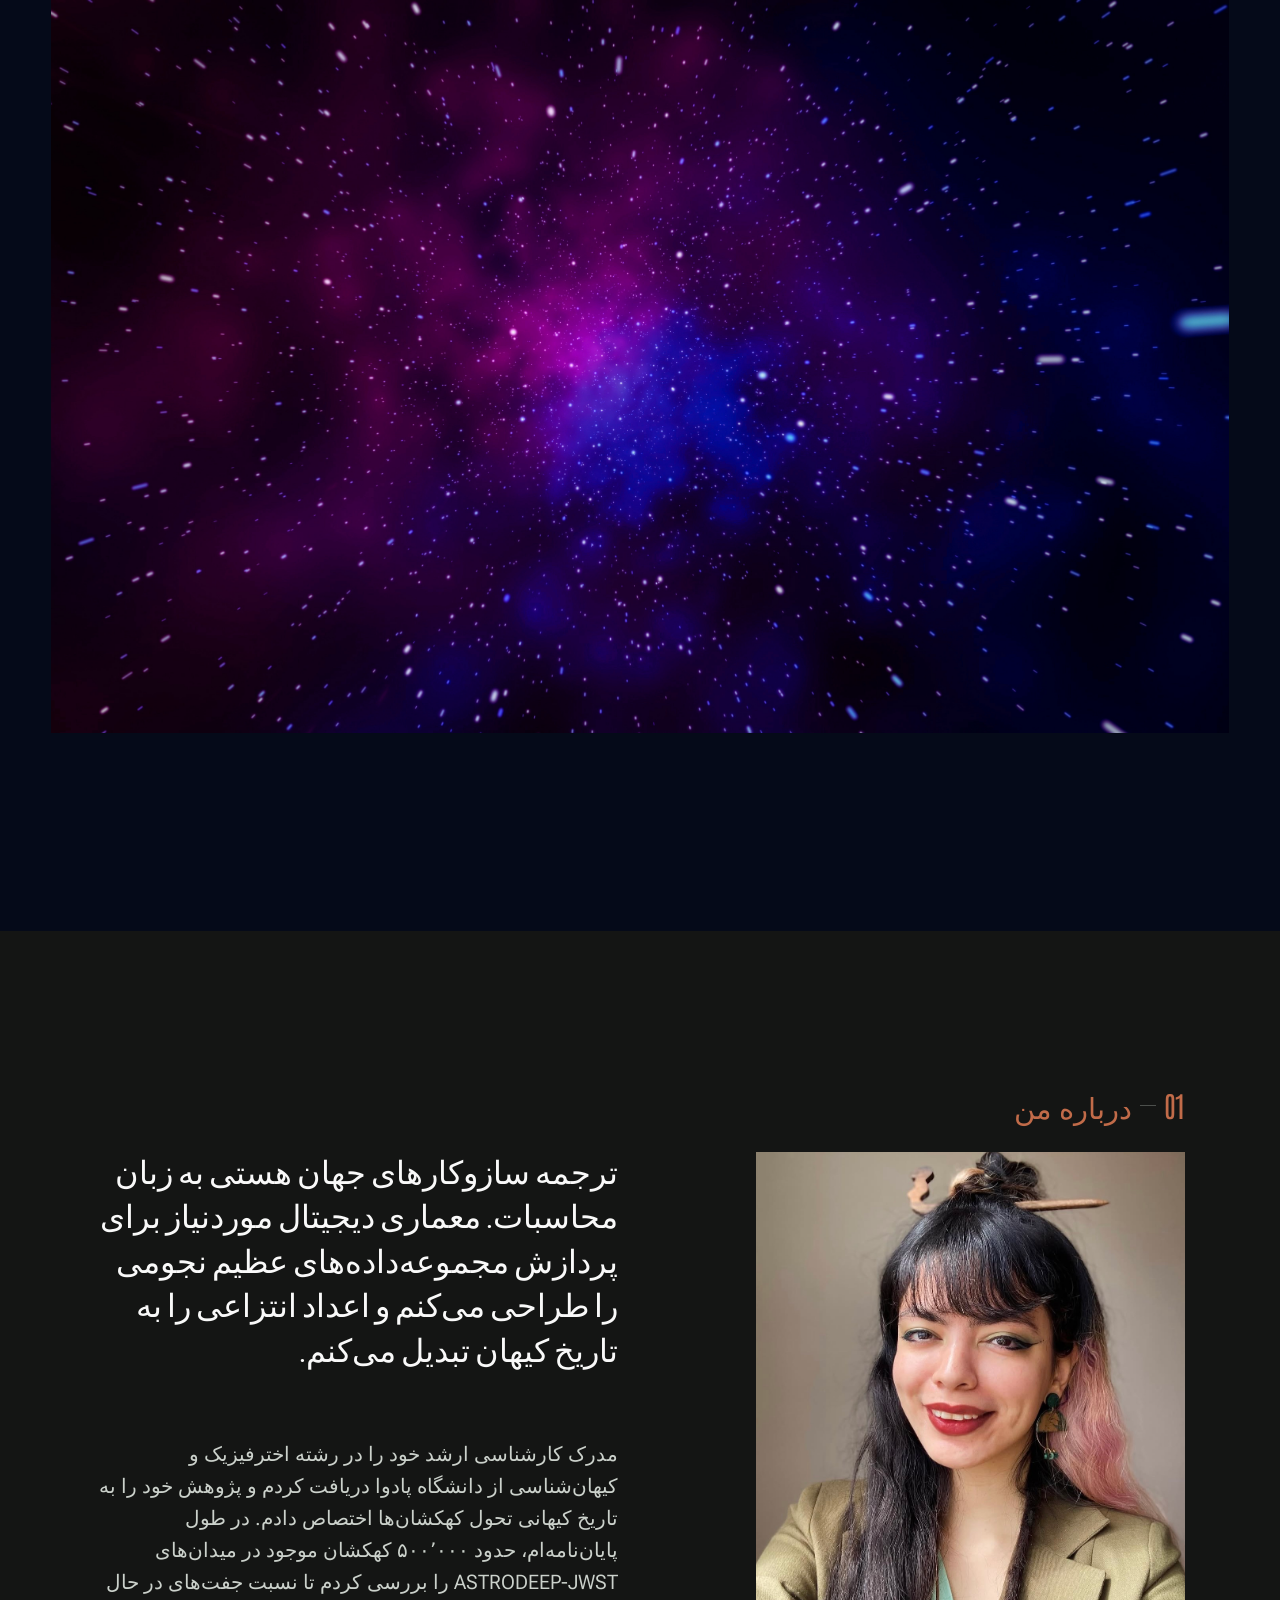
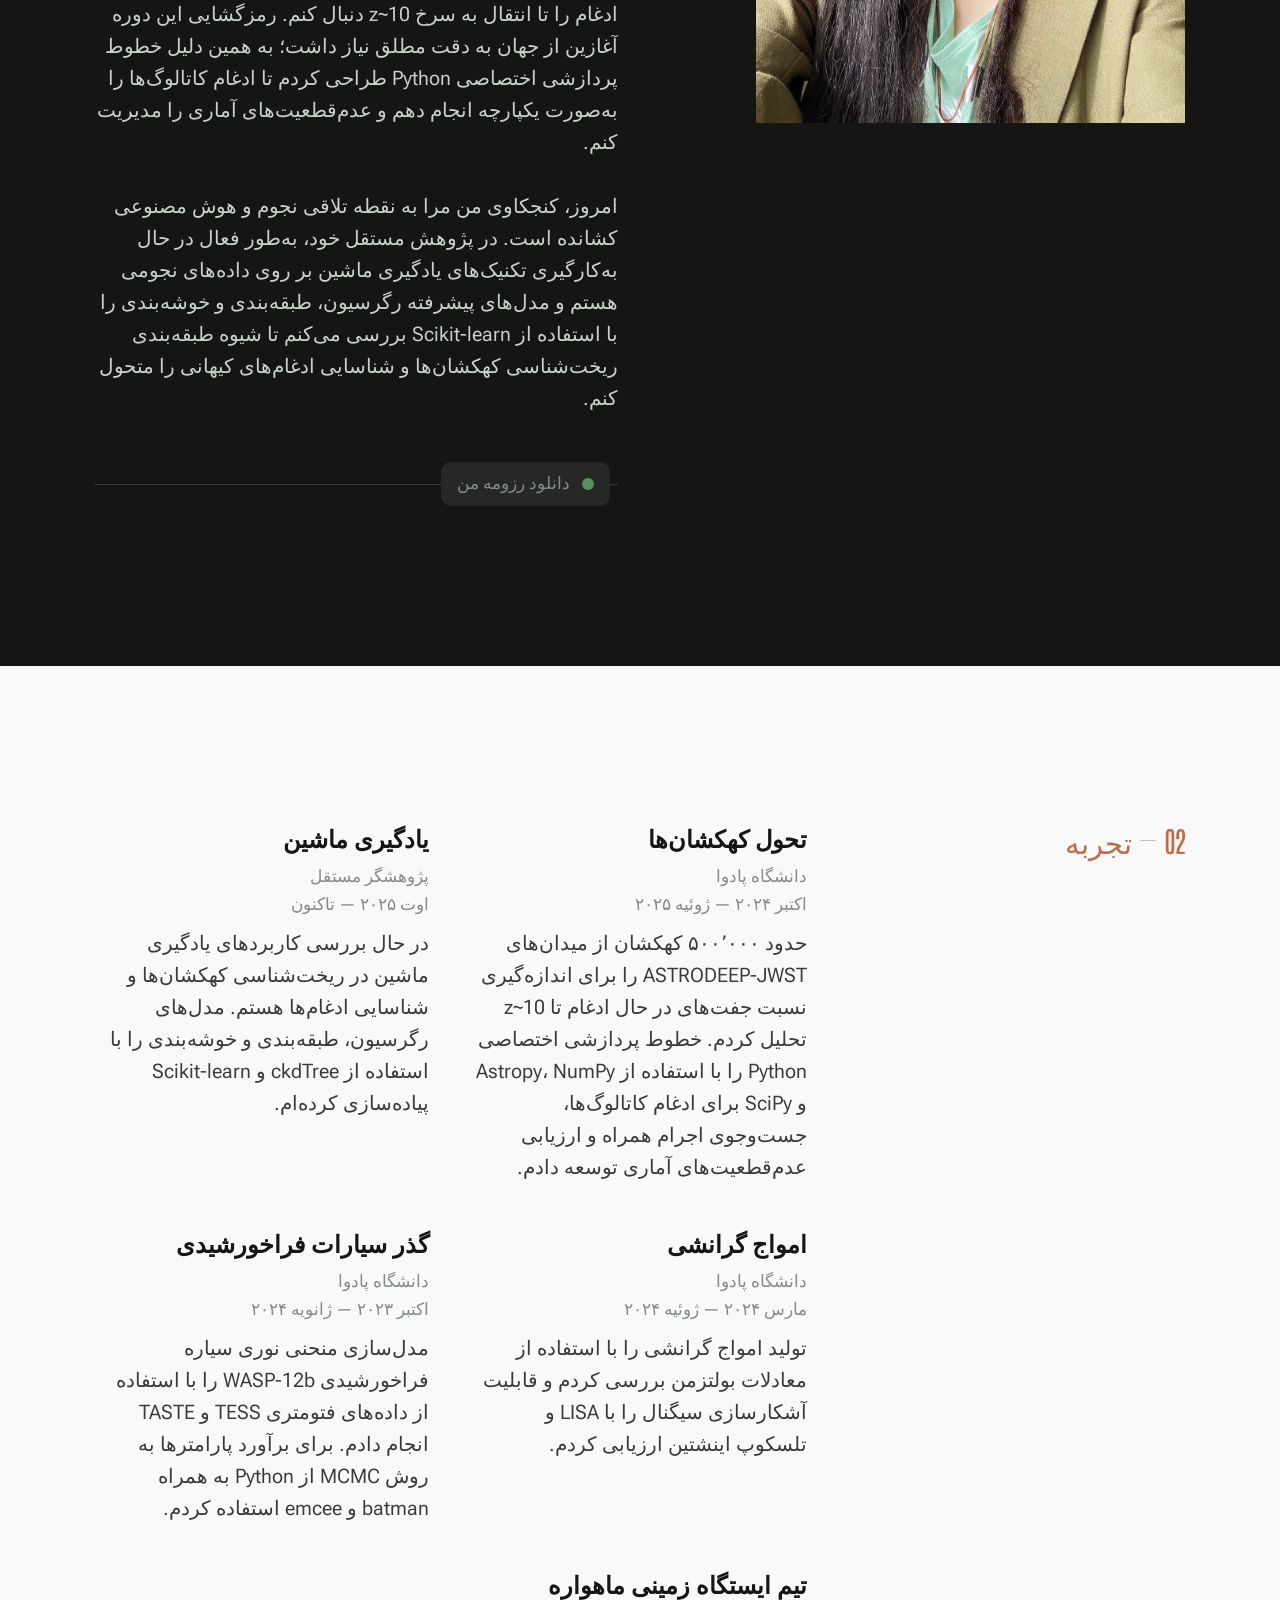
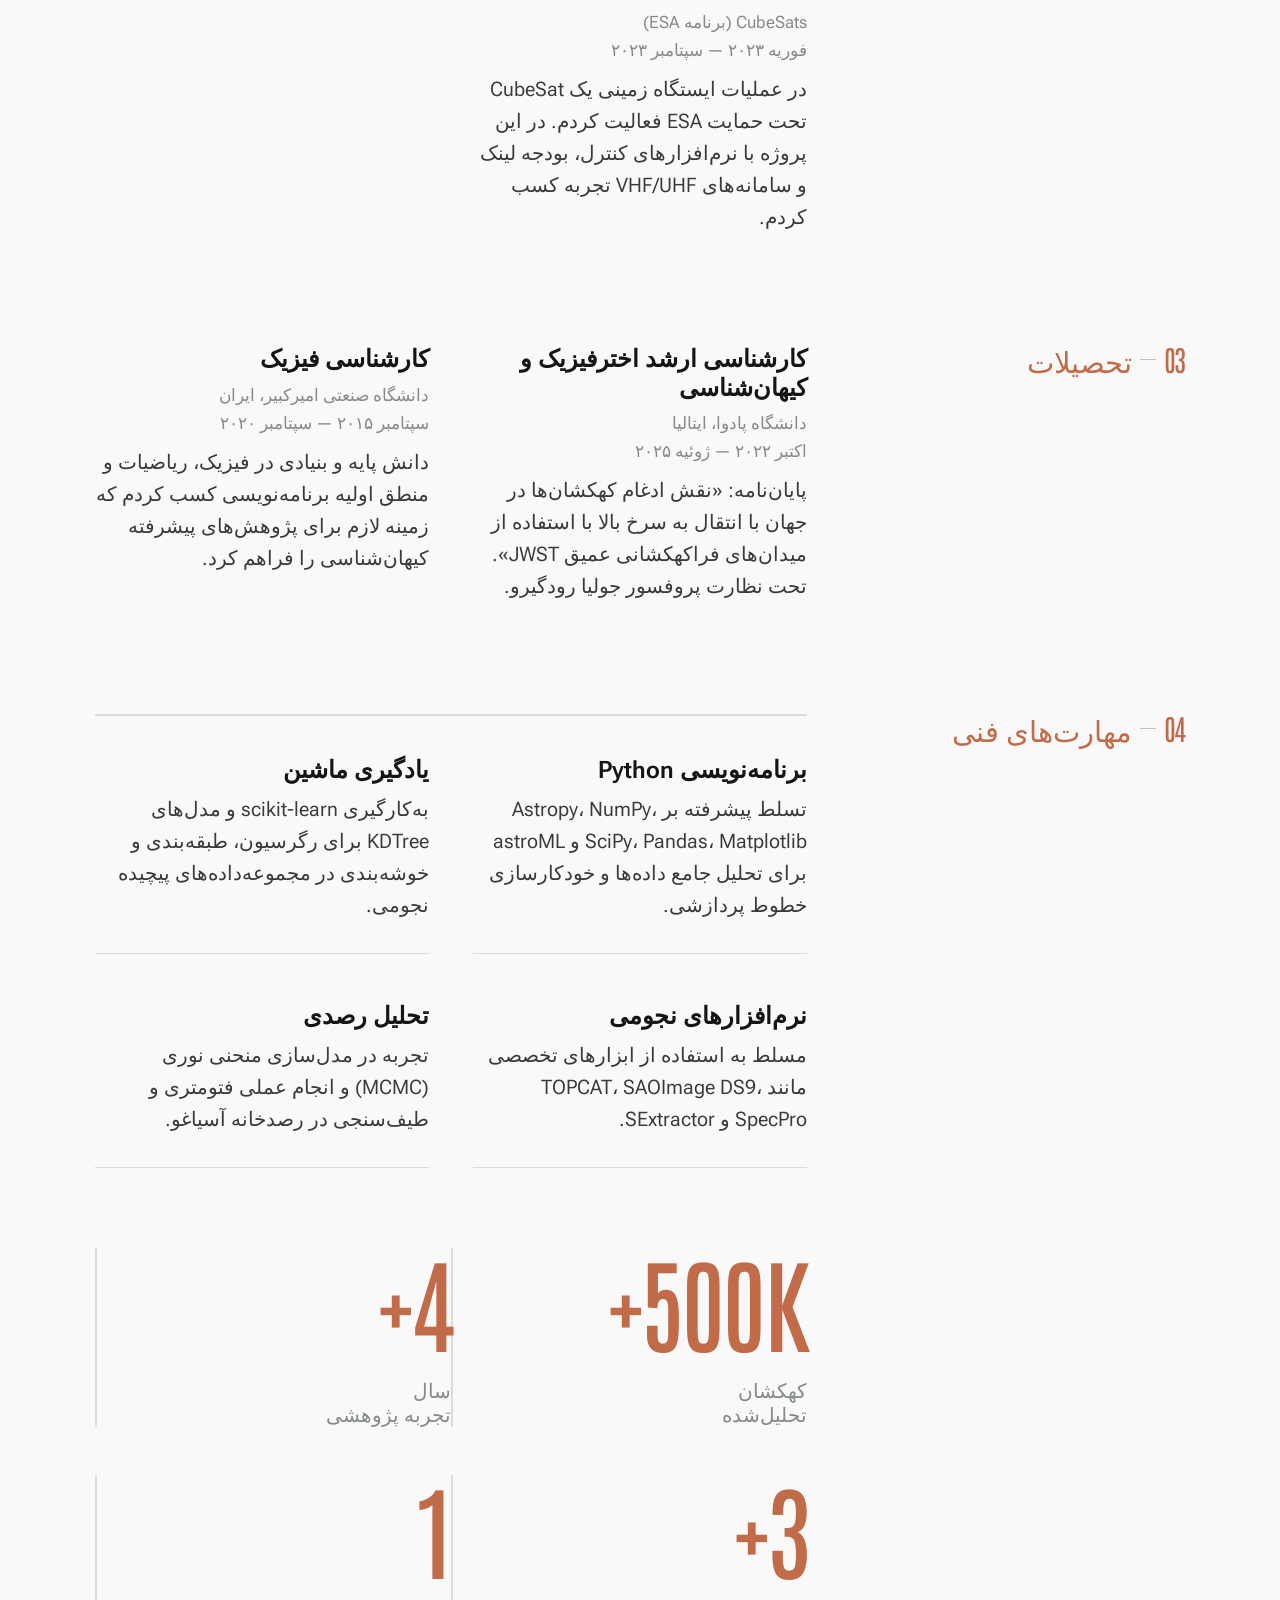
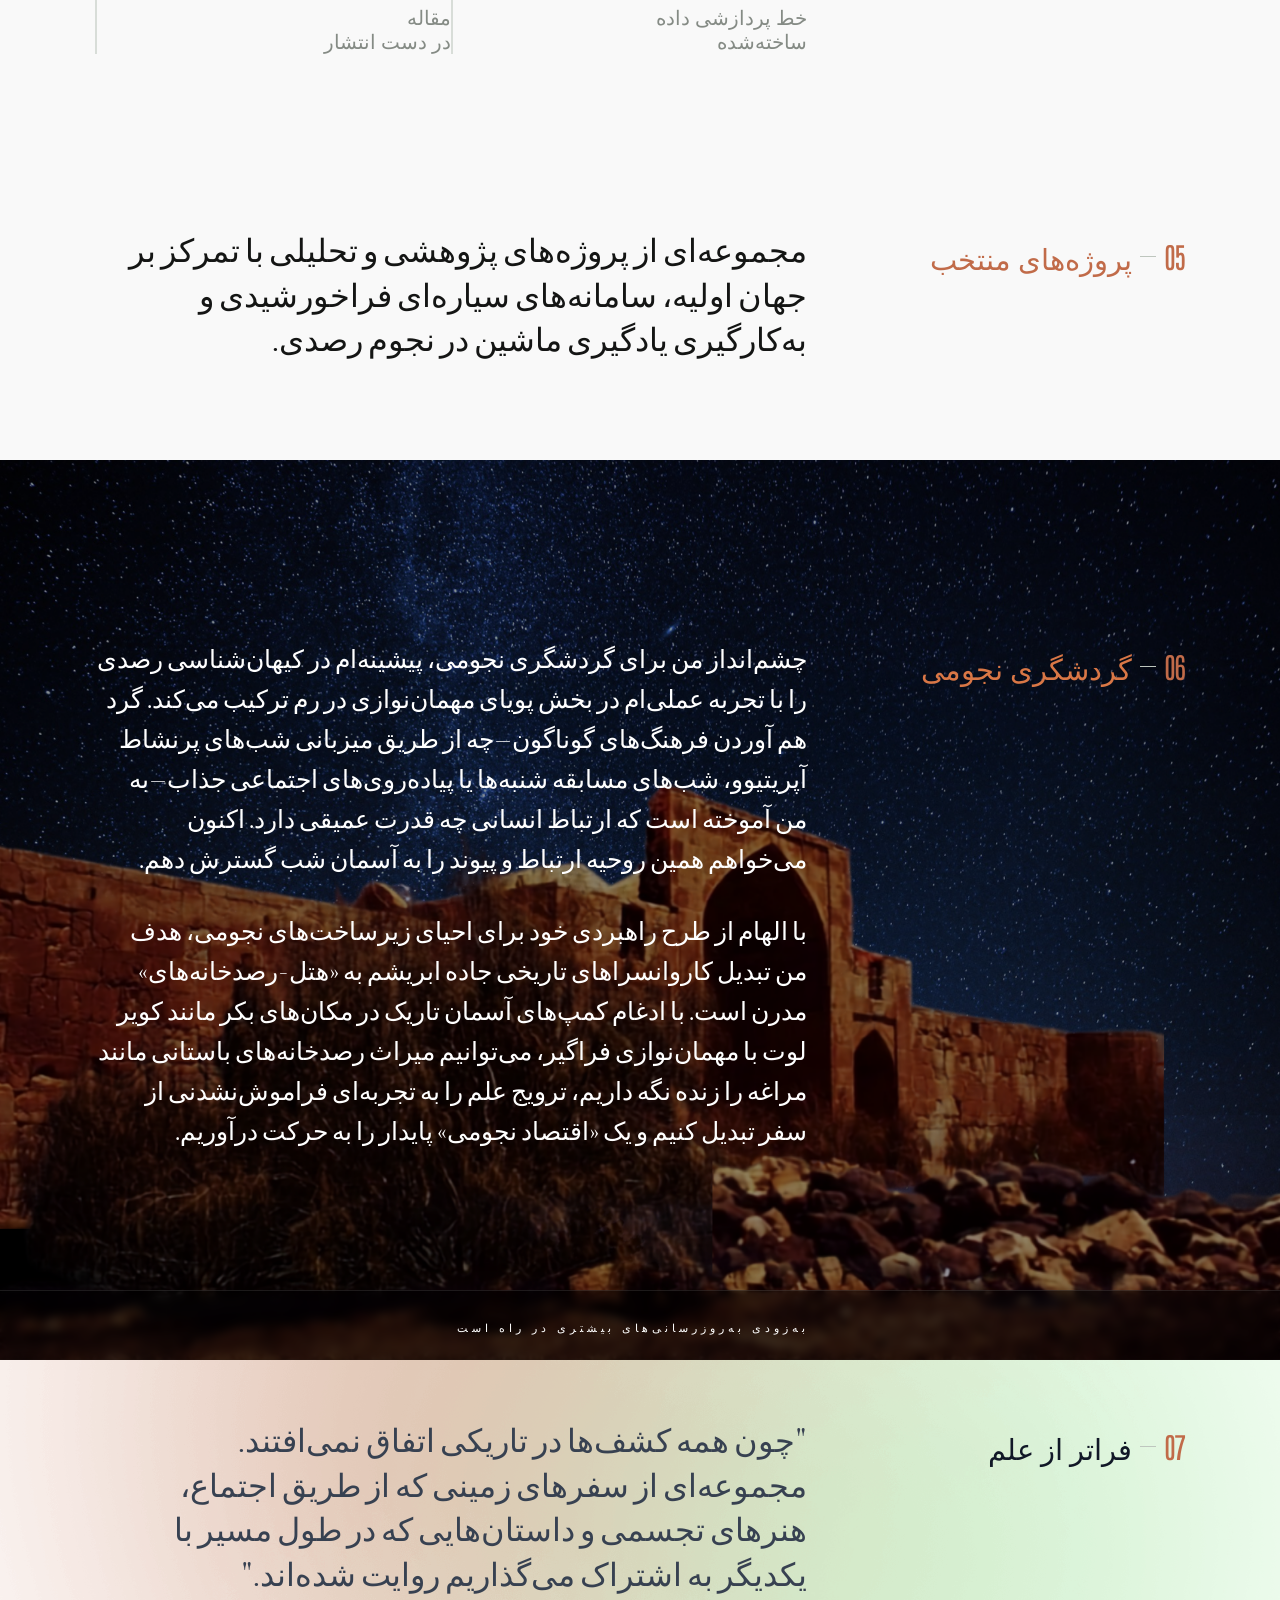
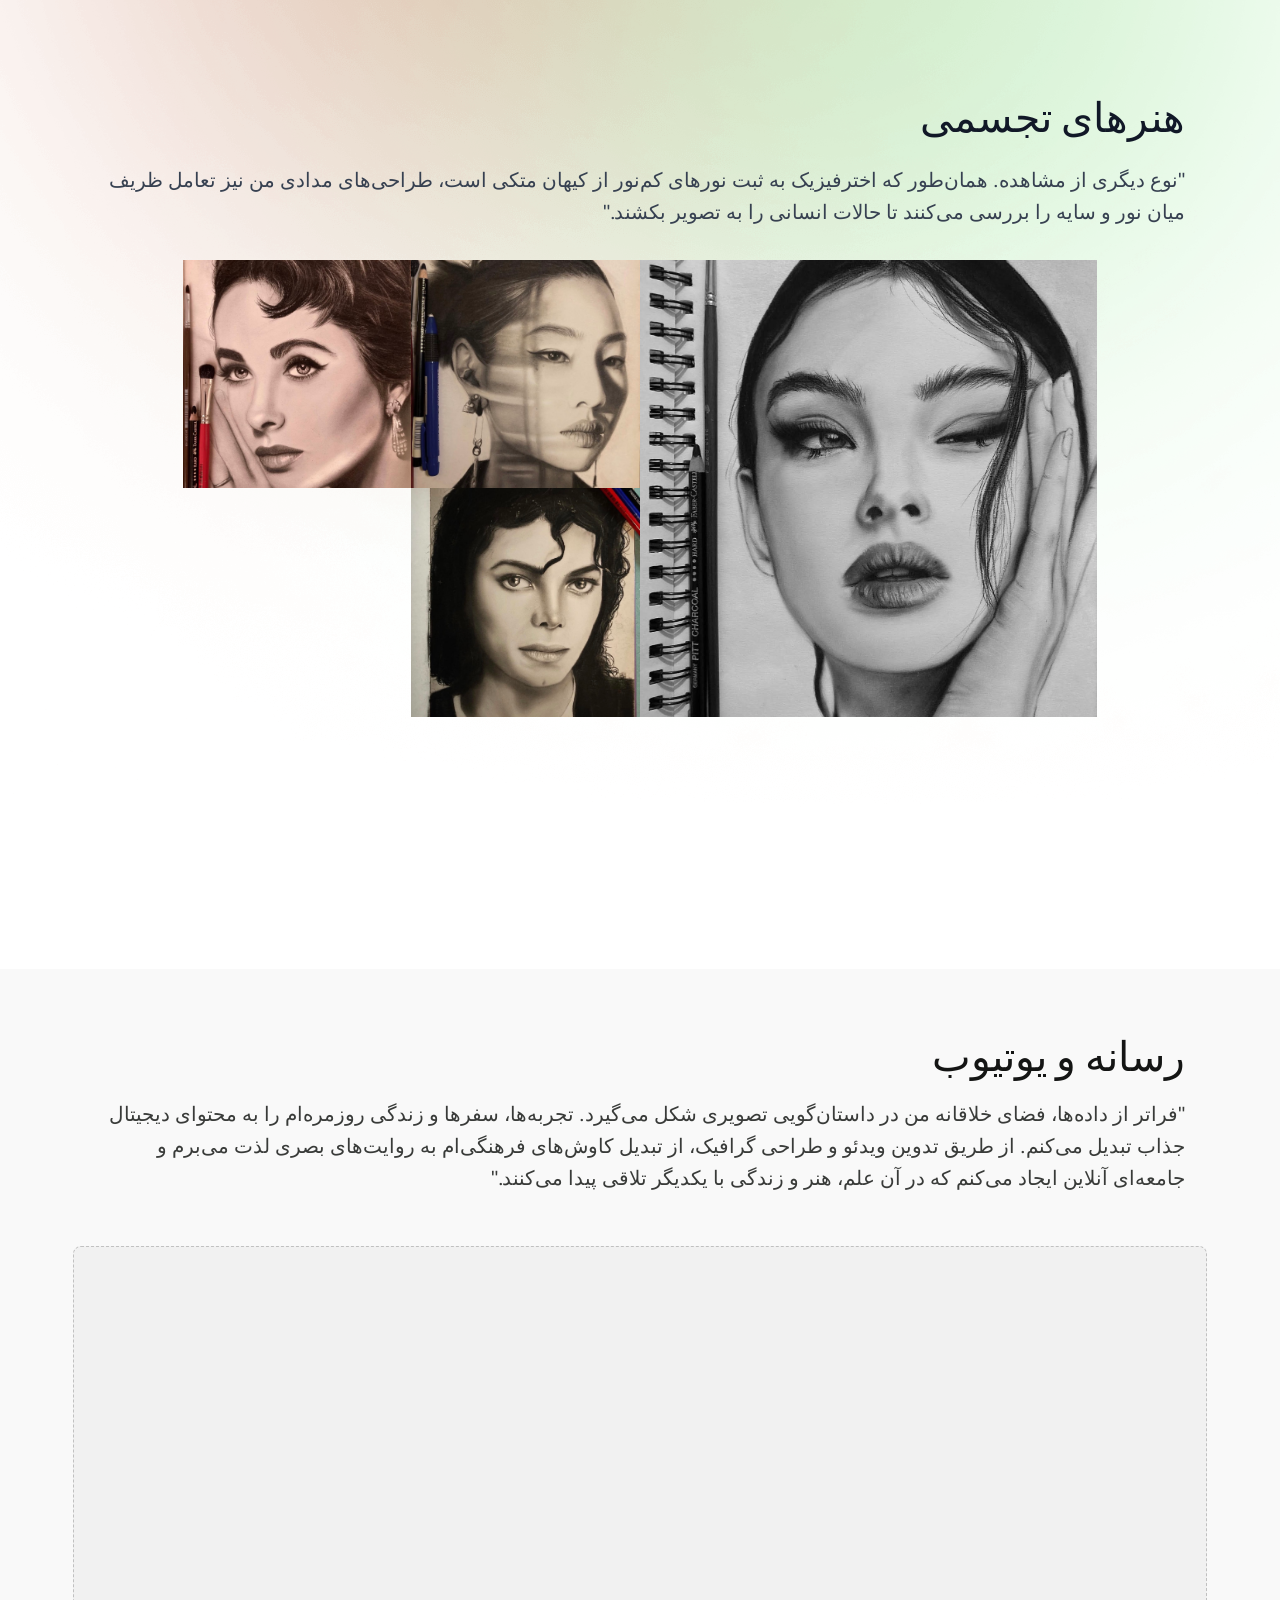
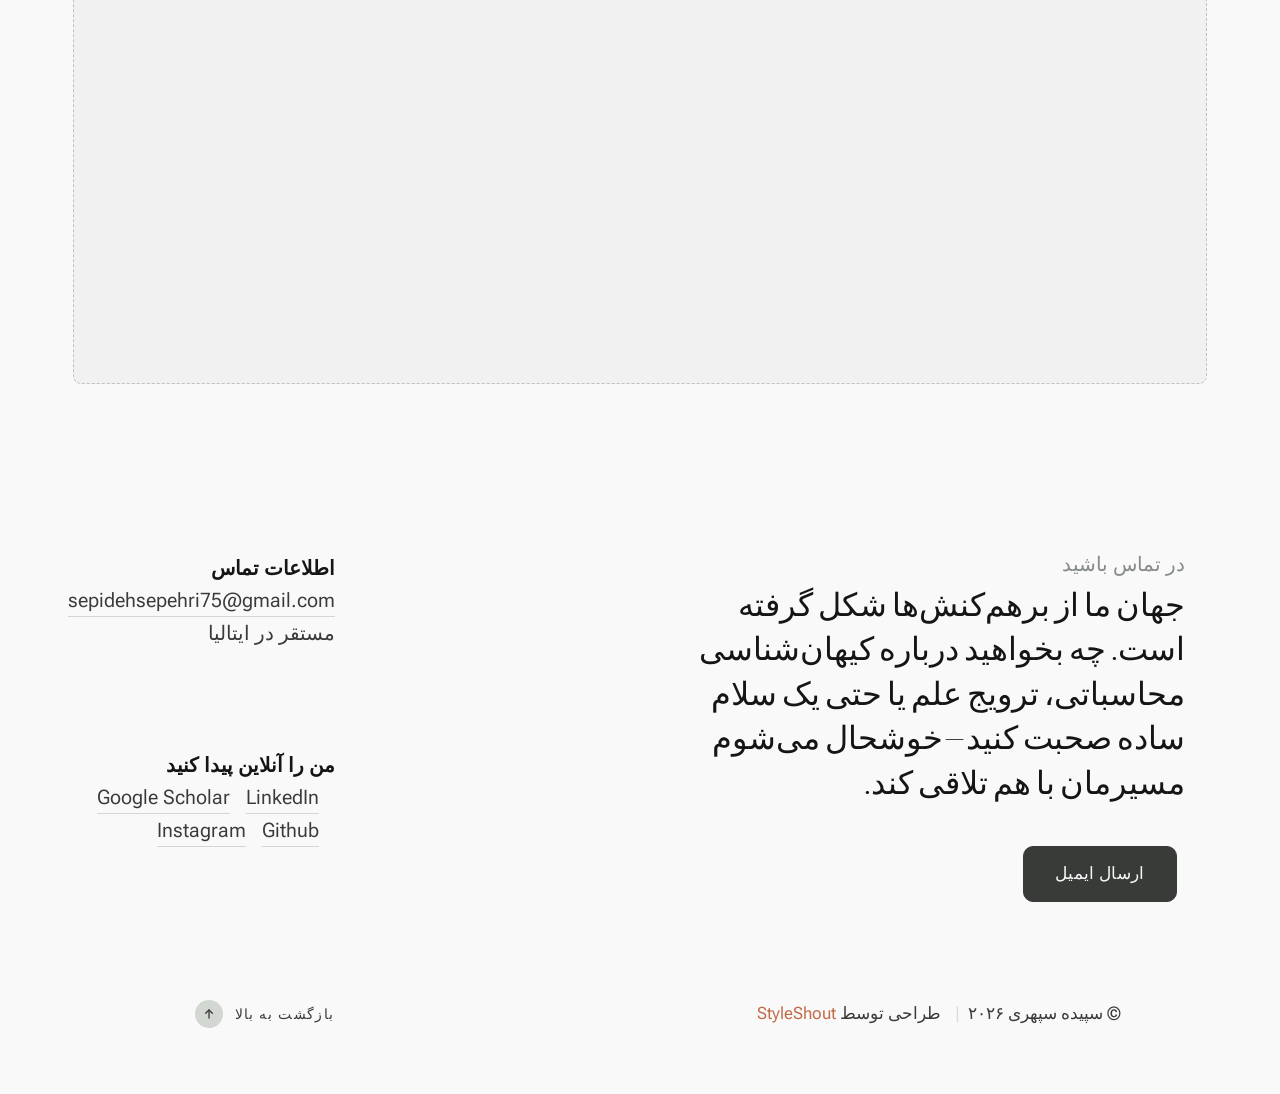
==== index-fa.html @ d513dd53 "Update index-fa.html" ====
<!DOCTYPE html>
<html lang="fa" dir="rtl" class="no-js" >
<head>

    <!--- نیازهای پایه صفحه
    ================================================== -->
    <meta charset="utf-8">
    <meta name="viewport" content="width=device-width, initial-scale=1">
    <title>سپیده سپهری</title>

    <script>
        document.documentElement.classList.remove('no-js');
        document.documentElement.classList.add('js');
    </script>

    <!-- CSS
    ================================================== -->
    <link rel="stylesheet" href="css/vendor.css">
    <link rel="stylesheet" href="css/styles.css">

    <!-- آیکون‌های سایت
    ================================================== -->
    <link rel="apple-touch-icon" sizes="180x180" href="apple-touch-icon.png">
    <link rel="icon" type="image/png" sizes="32x32" href="favicon-32x32.png">
    <link rel="icon" type="image/png" sizes="16x16" href="favicon-16x16.png">
    <link rel="manifest" href="site.webmanifest">

    <!-- استایل‌های حالت تاریک (فقط برای بخش معرفی) -->
    <style>
        /* فقط رنگ پس‌زمینه و متن‌های بخش اول رو تغییر میده */
        #intro {
            background-color: #050a19 !important;
        }
        
        #intro,
        #intro .intro-content__overline, 
        #intro .intro-content__desc,
        #intro h1 {
            color: #ffffff !important;
        }
        
        /* دکمه اسکرول پایین صفحه اول */
        .intro-scroll__text { color: #ffffff !important; }
        .intro-scroll__line { background-color: #ffffff !important; }
    </style>

</head>

<body id="top">
    
    <!-- پیش‌نمایش بارگذاری
    ================================================== -->
    <div id="preloader">
        <div id="loader" class="dots-fade">
            <div></div>
            <div></div>
            <div></div>
        </div>
    </div>

    <!-- محفظه صفحه
    ================================================== -->
    <div id="page" class="s-pagewrap is-home">

<!-- # هدر سایت 
        ================================================== -->
        <header class="s-header">

            <div class="container s-header__content">
                                   
                <div class="s-header__block">
                    <!-- قرار دادن اسم و پرچم در یک ردیف -->
                    <div class="header-brand" style="display: flex; align-items: center;">
                        <a class="header-brand__link" href="index.html">
                            <span class="header-brand__text"></span>
                        </a>

                        
                        <!-- لینک پرچم با قابلیت تنظیم دقیق ابعاد و مختصات X و Y -->
                        <a href="index-fa.html" title="نسخه فارسی">
                            <img src="images/eng.webp" alt="فارسی" style="
                                width: 35px; /* اندازه پرچم - میتونی بزرگتر یا کوچیکترش کنی */
                                height: auto;
                                /* 
                                  تابع translate(X, Y):
                                  عدد اول (250px): حرکت در محور X (چپ و راست). عدد مثبت میره راست، منفی میره چپ.
                                  عدد دوم (320px): حرکت در محور Y (بالا و پایین). عدد مثبت میاد پایین، منفی میره بالا.
                                  با تغییر این دو عدد پرچم رو دقیقا تنظیم کن!
                                */
                                transform: translate(15px, 8px); 
                            ">
                        </a>
                    </div>

                    <a class="header-menu-toggle" href="#0"><span>منو</span></a>
                </div> <!-- پایان s-header__block -->
            
                <nav class="header-nav">    
                    <ul class="header-nav__links">
                        <li class="current"><a class="smoothscroll" href="#intro">معرفی</a></li>
                        <li><a class="smoothscroll" href="#profile">درباره من</a></li>
                        <li><a class="smoothscroll" href="#works">پژوهش</a></li>
                        <li><a class="smoothscroll" href="#astrotourism">گردشگری نجومی</a></li>
                        <li><a class="smoothscroll" href="#beyondscience">فراتر از علم</a></li>
                        <li><a href="mailto:sepidehsepehri75@gmail.com">در تماس باشید</a></li>
                    </ul> <!-- پایان header-nav__links -->                
                </nav> <!-- پایان header-nav -->         
            
            </div> <!-- پایان s-header__content -->

        </header> <!-- پایان s-header -->

        <!-- # معرفی
        ================================================== -->
        <section id="intro" class="s-intro target-section">

            <div class="container s-intro__inner">

                <div class="row intro-content-wrap">  
                    <div class="column xl-11 intro-content">
                        <div class="intro-content__overline" style="margin-bottom: 200px;">رمزگشایی پژواک‌های جهان اولیه</div>

                        <p class="intro-content__desc lead">
"سلام، من سپیده سپهری هستم. باور دارم که جهان هستی با زبان ظریف نور و داده‌ها با ما سخن می‌گوید. به‌عنوان یک اخترفیزیک‌دان، الگوریتم‌هایی می‌سازم تا بتوانم به این صدا گوش دهم. از رمزگشایی برخوردهای باستانی کهکشان‌ها در تصاویر ثبت‌شده توسط JWST گرفته تا به اشتراک گذاشتن جادوی یک آسمان شب تاریک، مأموریت من ایجاد پلی میان گستردگی کیهان و کنجکاوی انسان است."                    </div> <!-- پایان intro-main -->               
                </div> <!-- پایان intro-main-wrap -->

            </div> <!-- پایان s-intro__inner -->   
            
            <a class="intro-scroll smoothscroll" href="#profile">
                <div class="intro-scroll__text">اسکرول</div>
                <div class="intro-scroll__line"></div>
            </a> <!-- پایان intro-scroll -->

        </section> <!-- پایان s-intro -->

        <!-- # درباره من
        ================================================== -->
        <section id="profile" class="s-profile target-section">

            <div id="profile-about" class="s-about">

                <div class="s-about__inner container">

                    <div class="grid-block">

                        <div class="grid-block__item s-about__header">
                            <h2 data-num="01" class="section-title">درباره من</h2>
                        </div> <!-- پایان s-about__header -->

                        <div class="grid-block__item s-about__media">
                            <figure class="about-profile-pic">
                                <img src="images/profile-pic.jpg" srcset="images/profile-pic.jpg 1x, 
                                          images/profile-pic@2x.jpg 2x" alt="تصویر پروفایل">
                            </figure>
                        </div> <!-- پایان s-about__media -->

                        <div class="grid-block__item s-about__intro">
                            <p class="lead">
ترجمه سازوکارهای جهان هستی به زبان محاسبات. معماری دیجیتال موردنیاز برای پردازش مجموعه‌داده‌های عظیم نجومی را طراحی می‌کنم و اعداد انتزاعی را به تاریخ کیهان تبدیل می‌کنم.                            </p>
                        </div> <!-- پایان s-about__intro -->

                        <div class="grid-block__item s-about__main">
                            <p>
مدرک کارشناسی ارشد خود را در رشته اخترفیزیک و کیهان‌شناسی از دانشگاه پادوا دریافت کردم و پژوهش خود را به تاریخ کیهانی تحول کهکشان‌ها اختصاص دادم. در طول پایان‌نامه‌ام، حدود ۵۰۰٬۰۰۰ کهکشان موجود در میدان‌های ASTRODEEP-JWST را بررسی کردم تا نسبت جفت‌های در حال ادغام را تا انتقال به سرخ z~10 دنبال کنم. رمزگشایی این دوره آغازین از جهان به دقت مطلق نیاز داشت؛ به همین دلیل خطوط پردازشی اختصاصی Python طراحی کردم تا ادغام کاتالوگ‌ها را به‌صورت یکپارچه انجام دهم و عدم‌قطعیت‌های آماری را مدیریت کنم.
                    
                            <p>
امروز، کنجکاوی من مرا به نقطه تلاقی نجوم و هوش مصنوعی کشانده است. در پژوهش مستقل خود، به‌طور فعال در حال به‌کارگیری تکنیک‌های یادگیری ماشین بر روی داده‌های نجومی هستم و مدل‌های پیشرفته رگرسیون، طبقه‌بندی و خوشه‌بندی را با استفاده از Scikit-learn بررسی می‌کنم تا شیوه طبقه‌بندی ریخت‌شناسی کهکشان‌ها و شناسایی ادغام‌های کیهانی را متحول کنم.
                            </p>
                            </p>

                            <div class="available-block-wrap">
                                <a href="Sepideh_Sepehri_CV_PHD.pdf" download class="available-block pulse" style="text-decoration: none; cursor: pointer;">
                                    <div class="dot"></div>
                                <span class="available-text">دانلود رزومه من</span>
                            </a> 
                            </div> <!-- پایان available-block-wrap -->                            
                        </div> <!-- پایان s-about__main -->

                    </div> <!-- پایان grid-block -->

                </div> <!-- پایان s-about__inner -->

            </div> <!-- پایان s-about -->  
                    
            
            
            <!-- # سوابق
        ================================================== -->
<div id="works" class="s-profile-block s-profile-block--start work-experience container">

                <div class="row s-profile-block__content">

                    <div class="column xl-4 md-12 s-profile-block__content-start">
                       <h2 data-num="02" class="section-title">تجربه</h2> 
                    </div> <!-- پایان s-profile-block__content-start -->
                    
                    
                <div class="column xl-8 md-12 s-profile-block__content-end">
                        <div class="grid-cols info-list">
                            <div class="grid-cols__column info-card info-card--work">
                                <div class="info-card__header">
                                    <h5 class="info-card__title">تحول کهکشان‌ها</h5>
                                    <p class="info-card__entity">دانشگاه پادوا</p>
                                    <p class="info-card__date">اکتبر ۲۰۲۴ — ژوئیه ۲۰۲۵</p>
                                </div>
                                <p class="info-card__desc">
حدود ۵۰۰٬۰۰۰ کهکشان از میدان‌های ASTRODEEP-JWST را برای اندازه‌گیری نسبت جفت‌های در حال ادغام تا z~10 تحلیل کردم. خطوط پردازشی اختصاصی Python را با استفاده از Astropy، NumPy و SciPy برای ادغام کاتالوگ‌ها، جست‌وجوی اجرام همراه و ارزیابی عدم‌قطعیت‌های آماری توسعه دادم.
                                </p>
                            </div>
                <div class="grid-cols__column info-card info-card--work">
                                <div class="info-card__header">
                                    <h5 class="info-card__title">یادگیری ماشین</h5>
                                    <p class="info-card__entity">پژوهشگر مستقل</p>
                                    <p class="info-card__date">اوت ۲۰۲۵ — تاکنون</p>
                                </div>
                                <p class="info-card__desc">
در حال بررسی کاربردهای یادگیری ماشین در ریخت‌شناسی کهکشان‌ها و شناسایی ادغام‌ها هستم. مدل‌های رگرسیون، طبقه‌بندی و خوشه‌بندی را با استفاده از ckdTree و Scikit-learn پیاده‌سازی کرده‌ام.
                                </p>
                            </div>
                            <div class="grid-cols__column info-card info-card--work">
                                <div class="info-card__header">
                                    <h5 class="info-card__title">امواج گرانشی</h5>
                                    <p class="info-card__entity">دانشگاه پادوا</p>
                                    <p class="info-card__date">مارس ۲۰۲۴ — ژوئیه ۲۰۲۴</p>
                                </div>
                                <p class="info-card__desc">
تولید امواج گرانشی را با استفاده از معادلات بولتزمن بررسی کردم و قابلیت آشکارسازی سیگنال را با LISA و تلسکوپ اینشتین ارزیابی کردم.
                                </p>
                            </div>
                            <div class="grid-cols__column info-card info-card--work">
                                <div class="info-card__header">
                                    <h5 class="info-card__title">گذر سیارات فراخورشیدی</h5>
                                    <p class="info-card__entity">دانشگاه پادوا</p>
                                    <p class="info-card__date">اکتبر ۲۰۲۳ — ژانویه ۲۰۲۴</p>
                                </div>
                                <p class="info-card__desc">
مدل‌سازی منحنی نوری سیاره فراخورشیدی WASP-12b را با استفاده از داده‌های فتومتری TESS و TASTE انجام دادم. برای برآورد پارامترها به روش MCMC از Python به همراه batman و emcee استفاده کردم.
                                </p>
                            </div>
                            <div class="grid-cols__column info-card info-card--work">
                                <div class="info-card__header">
                                    <h5 class="info-card__title">تیم ایستگاه زمینی ماهواره</h5>
                                    <p class="info-card__entity">CubeSats (برنامه ESA)</p>
                                    <p class="info-card__date">فوریه ۲۰۲۳ — سپتامبر ۲۰۲۳</p>
                                </div>
                                <p class="info-card__desc">
در عملیات ایستگاه زمینی یک CubeSat تحت حمایت ESA فعالیت کردم. در این پروژه با نرم‌افزارهای کنترل، بودجه لینک و سامانه‌های VHF/UHF تجربه کسب کردم.
                                </p>
                            </div>  
                        </div>
                    </div>  <!-- پایان s-profile-block__content-end -->

                </div> <!-- پایان row -->

            </div> <!-- پایان work-experience -->


            <div id="profile-education" class="s-profile-block education container">

                <div class="row s-profile-block__content">

                    <div class="column xl-4 md-12 s-profile-block__content-start">
                       <h2 data-num="03" class="section-title">تحصیلات</h2> 
                    </div> <!-- پایان s-profile-block__content-start -->

                    <div class="column xl-8 md-12 s-profile__content-end">
                        <div class="grid-cols info-list">
                            <div class="grid-cols__column info-card info-card--education">
                                <div class="info-card__header">
                                    <h5 class="info-card__title">کارشناسی ارشد اخترفیزیک و کیهان‌شناسی</h5>
                                    <p class="info-card__entity">دانشگاه پادوا، ایتالیا</p>
                                    <p class="info-card__date">اکتبر ۲۰۲۲ — ژوئیه ۲۰۲۵</p>
                                </div>
                                <p class="info-card__desc">
پایان‌نامه: «نقش ادغام کهکشان‌ها در جهان با انتقال به سرخ بالا با استفاده از میدان‌های فراکهکشانی عمیق JWST». تحت نظارت پروفسور جولیا رودگیرو.
                                </p>
                            </div>
                            <div class="grid-cols__column info-card info-card--education">
                                <div class="info-card__header">
                                    <h5 class="info-card__title">کارشناسی فیزیک</h5>
                                    <p class="info-card__entity">دانشگاه صنعتی امیرکبیر، ایران</p>
                                    <p class="info-card__date">سپتامبر ۲۰۱۵ — سپتامبر ۲۰۲۰</p>
                                </div>
                                <p class="info-card__desc">
دانش پایه و بنیادی در فیزیک، ریاضیات و منطق اولیه برنامه‌نویسی کسب کردم که زمینه لازم برای پژوهش‌های پیشرفته کیهان‌شناسی را فراهم کرد.
                                </p>
                            </div>
                        </div>
                    </div>  <!-- پایان s-profile-block__content-end -->

                </div> <!-- پایان row -->

            </div> <!-- پایان education -->


            <div id="profile-services" class="s-profile-block services container">

                <div class="row s-profile-block__content">

                    <div class="column xl-4 md-12 s-profile-block__content-start">
                       <h2 data-num="04" class="section-title">مهارت‌های فنی</h2> 
                    </div> <!-- پایان s-profile-block__content-start -->

                    <div class="column xl-8 md-12 s-profile-block__content-end">
                        <div class="grid-cols info-list info-list--services">

                            <div class="grid-cols__column info-card info-card--services">
                                <div class="info-card__header">
                                    <h5 class="info-card__title">برنامه‌نویسی Python</h5>
                                </div>
                                <p class="info-card__desc">
تسلط پیشرفته بر Astropy، NumPy، SciPy، Pandas، Matplotlib و astroML برای تحلیل جامع داده‌ها و خودکارسازی خطوط پردازشی.
                                </p>
                            </div>                        
                            <div class="grid-cols__column info-card info-card--services">
                                <div class="info-card__header">
                                    <h5 class="info-card__title">یادگیری ماشین</h5>
                                </div>
                                <p class="info-card__desc">
به‌کارگیری scikit-learn و مدل‌های KDTree برای رگرسیون، طبقه‌بندی و خوشه‌بندی در مجموعه‌داده‌های پیچیده نجومی.
                                </p>
                            </div>                        
                            <div class="grid-cols__column info-card info-card--services">
                                <div class="info-card__header">
                                    <h5 class="info-card__title">نرم‌افزارهای نجومی</h5>
                                </div>
                                <p class="info-card__desc">
مسلط به استفاده از ابزارهای تخصصی مانند TOPCAT، SAOImage DS9، SpecPro و SExtractor.
                                </p>
                            </div>                        
                            <div class="grid-cols__column info-card info-card--services">
                                <div class="info-card__header">
                                    <h5 class="info-card__title">تحلیل رصدی</h5>
                                </div>
                                <p class="info-card__desc">
تجربه در مدل‌سازی منحنی نوری (MCMC) و انجام عملی فتومتری و طیف‌سنجی در رصدخانه آسیاغو.
                                </p>
                            </div>                          
                             
                        </div>
                    </div>  <!-- پایان s-profile__content-end -->

                </div> <!-- پایان row -->

            </div> <!-- پایان services -->

             <div id="profile-stats" class="s-profile-block s-profile-block--end stats container">
                
                <div class="row">
                    <div class="column xl-4 md-12">                        
                    </div>
                    <div class="column xl-8 md-12 stats-group">
                        <div class="stat-item">
                            <div class="stat-item__value">500K+</div>
                            <div class="stat-item__label">کهکشان<br> تحلیل‌شده</div>
                        </div>
                        <div class="stat-item">
                            <div class="stat-item__value">4+</div>
                            <div class="stat-item__label">سال<br> تجربه پژوهشی</div>
                        </div>
                        <div class="stat-item">
                            <div class="stat-item__value">3+</div>
                            <div class="stat-item__label">خط پردازشی داده<br> ساخته‌شده</div>
                        </div>
                        <div class="stat-item">
                            <div class="stat-item__value">1</div>
                            <div class="stat-item__label">مقاله<br> در دست انتشار</div>
                        </div>                        
                    </div> <!-- پایان stats-group -->
                </div>
                
            </div> <!-- پایان stats -->
        
        </section> <!-- پایان s-profile -->



            <div class="container">                
                <div class="row s-works__header">
                    <div class="column xl-4 md-12 s-works__header-start">
                        <h2 data-num="05" class="section-title">پروژه‌های منتخب</h2>
                    </div>
                    <div class="column xl-8 md-12 s-works__header-end">
                        <p class="lead">
                        مجموعه‌ای از پروژه‌های پژوهشی و تحلیلی با تمرکز بر جهان اولیه، سامانه‌های سیاره‌ای فراخورشیدی و به‌کارگیری یادگیری ماشین در نجوم رصدی.
                        </p>
                    </div>
                </div><!-- پایان s-works__header -->        
            </div> <!-- پایان container -->

 
<!-- # گردشگری نجومی
        ================================================== -->
        <style>
            /* استایل‌های بخش Astro Tourism (تصویر تمام‌صفحه) */
            #astrotourism {
                background-image: url('images/astro-tour.png') !important;
                background-size: cover !important;
                background-position: center !important;
                background-repeat: no-repeat !important;
                min-height: 100vh; /* کل صفحه رو میگیره */
                position: relative;
                padding-top: 20vh !important; 
                padding-bottom: 5vh !important;
                border-top: none !important;
            }
            
            /* لایه تیره ملایم روی عکس */
            #astrotourism::before {
                content: "";
                position: absolute;
                top: 0; left: 0; width: 100%; height: 100%;
                background: rgba(0, 0, 0, 0.4); 
                z-index: 1;
            }
            
            #astrotourism .container {
                position: relative;
                z-index: 2; 
            }

            /* نارنجی کردن تیتر */
            #astrotourism h2, 
            #astrotourism .section-title {
                color: #d97746 !important; 
                margin-top: 0;
            }

            /* استایل متن‌ها */
            #astrotourism p, 
            #astrotourism .lead {
                color: #ffffff !important;
                font-size: 2.5rem !important; 
                line-height: 1.6 !important;
                font-weight: 300;
            }

            /* --- استایل نوار تمام‌عرضِ به زودی --- */
            .astro-banner {
                position: absolute;
                bottom: 0;
                left: 0;
                width: 100%;
                background-color: rgba(0, 0, 0, 0.5); /* پس‌زمینه نیمه‌شفاف تاریک */
                border-top: 1px solid rgba(255, 255, 255, 0.1);
                padding: 1.5rem 0;
                text-align: center;
                z-index: 3;
                backdrop-filter: blur(5px); /* افکت شیشه‌ای روی ستاره‌ها */
            }
        </style>

        <section id="astrotourism" class="s-profile target-section">
            <div class="container">
                <div class="row s-works__header">
                    <div class="column xl-4 md-12 s-works__header-start">
                        <h2 data-num="06" class="section-title">گردشگری نجومی</h2>
                    </div>
                    <div class="column xl-8 md-12 s-works__header-end">
                        <p class="lead">
                        چشم‌انداز من برای گردشگری نجومی، پیشینه‌ام در کیهان‌شناسی رصدی را با تجربه عملی‌ام در بخش پویای مهمان‌نوازی در رم ترکیب می‌کند. گرد هم آوردن فرهنگ‌های گوناگون—چه از طریق میزبانی شب‌های پرنشاط آپریتیوو، شب‌های مسابقه شنبه‌ها یا پیاده‌روی‌های اجتماعی جذاب—به من آموخته است که ارتباط انسانی چه قدرت عمیقی دارد. اکنون می‌خواهم همین روحیه ارتباط و پیوند را به آسمان شب گسترش دهم.
                        </p>
                        
                        <p class="lead" style="margin-top: 2rem;">
                        با الهام از طرح راهبردی خود برای احیای زیرساخت‌های نجومی، هدف من تبدیل کاروانسراهای تاریخی جاده ابریشم به «هتل-رصدخانه‌های» مدرن است. با ادغام کمپ‌های آسمان تاریک در مکان‌های بکر مانند کویر لوت با مهمان‌نوازی فراگیر، می‌توانیم میراث رصدخانه‌های باستانی مانند مراغه را زنده نگه داریم، ترویج علم را به تجربه‌ای فراموش‌نشدنی از سفر تبدیل کنیم و یک «اقتصاد نجومی» پایدار را به حرکت درآوریم.
                        </p>
                    </div>
                </div>
            </div>

            <!-- نوار تمام‌عرض پایین سکشن -->
            <div class="astro-banner">
                <div style="display: inline-flex; align-items: center; justify-content: center;">
                    <!-- نقطه چشمک‌زن -->
                    <div class="pulse" style="display: inline-block; margin-right: 15px;">
                        <div class="dot" style="background-color: #d97746; margin: 0; position: relative;"></div>
                    </div>
                    <!-- متن نوار -->
                    <span style="color: #ffffff; font-weight: 300; font-size: 1.1rem; letter-spacing: 4px; text-transform: uppercase;">
                        به‌زودی به‌روزرسانی‌های بیشتری در راه است
                    </span>
                </div>
            </div>
        </section>
            
<!-- # فراتر از علم
        ================================================== -->
        <style>
            /* استایل‌های اختصاصی برای روشن کردن بخش Beyond Science */
            #beyondscience {
                background-image: url('images/beyond-bg.png') !important;
                background-color: #ffffff !important;
                background-size: cover;
                background-position: center;
                background-repeat: no-repeat;
            }
            
            /* تیره کردن تیترها */
            #beyondscience h2, 
            #beyondscience h3, 
            #beyondscience h4,
            #beyondscience .section-title,
            #beyondscience .portfolio-item__title {
                color: #111827 !important;
            }

            /* تیره کردن متن‌های معمولی */
            #beyondscience p, 
            #beyondscience .lead,
            #beyondscience .portfolio-item__services li {
                color: #374151 !important;
            }

            /* تغییر رنگ کارت‌های نقاشی برای زمینه روشن */
            #beyondscience .portfolio-item {
                background-color: rgba(0, 0, 0, 0.03) !important;
                border-color: rgba(0, 0, 0, 0.1) !important;
            }
        </style>

        <section id="beyondscience" class="s-works target-section" style="padding-top: 6rem;">
            <div class="container">                
                <div class="row s-works__header" style="margin-bottom: 4rem;">
                    <div class="column xl-4 md-12 s-works__header-start">
                        <h2 data-num="07" class="section-title">فراتر از علم</h2>
                    </div>
                    <div class="column xl-8 md-12 s-works__header-end">
                        <p class="lead">
                        "چون همه کشف‌ها در تاریکی اتفاق نمی‌افتند. مجموعه‌ای از سفرهای زمینی که از طریق اجتماع، هنرهای تجسمی و داستان‌هایی که در طول مسیر با یکدیگر به اشتراک می‌گذاریم روایت شده‌اند."                        </p>
                    </div>
                </div>       
            </div> 


            <!-- هنرهای تجسمی (شبکه نقاشی‌ها) -->
            <div class="container" style="padding-bottom: 6rem;">
                <h3 style="margin-bottom: 2rem; margin-left: 1.5rem;">هنرهای تجسمی</h3>
                    <p>"نوع دیگری از مشاهده. همان‌طور که اخترفیزیک به ثبت نورهای کم‌نور از کیهان متکی است، طراحی‌های مدادی من نیز تعامل ظریف میان نور و سایه را بررسی می‌کنند تا حالات انسانی را به تصویر بکشند."</p>
                 <div class="container portfolio-group-wrap">
                
                <div class="grid-block portfolio-group">

                    <div class="portfolio-item portfolio-item--featured" data-title="دوا کاسل" data-images="images/folio/large/l-beauty-faith@2x.jpg" data-date="August 2023" data-link="https://www.instagram.com/astrosepide/p/CwQT0tUMzke/">   
                        <a href="#0" class="portfolio-item__link" aria-label="مشاهده جزئیات پروژه">
                            <img src="images/folio/featured-beauty-faith.jpg" srcset="images/folio/featured-beauty-faith.jpg 1x, 
                                      images/folio/featured-beauty-faith@2x.jpg 2x" alt="دوا کاسل" class="portfolio-item__thumbnail">
                            <span class="portfolio-item__title">دوا کاسل</span>
                        </a> <!-- portfolio-item__link -->  

                        <div class="portfolio-item__details">
                            <div class="portfolio-item__description">
                            </div>
                            <ul class="portfolio-item__services">
                                <li>نقاشی با زغال</li>
                            </ul>
                        </div> <!-- portfolio-item__details -->                                 
                    </div>   

                    <div class="portfolio-item" data-title="جونگ هو-یون" data-images="images/folio/large/l-tropical@2x.jpg" data-date="Jan 2024" data-link="https://www.instagram.com/p/CUvVh26I8Vv/">  
                        <a href="#0" class="portfolio-item__link" aria-label="مشاهده جزئیات پروژه">
                            <img src="images/folio/tropical.jpg" srcset="images/folio/tropical.jpg 1x, 
                                      images/folio/tropical@2x.jpg 2x" alt="جونگ هو-یون" class="portfolio-item__thumbnail">
                            <span class="portfolio-item__title">جونگ هو-یون</span>
                        </a>  <!-- portfolio-item__link -->  

                        <div class="portfolio-item__details">
                            <div class="portfolio-item__description">

                            </div>
                            <ul class="portfolio-item__services">
                                <li>نقاشی با زغال</li>
                            </ul>
                        </div> <!-- portfolio-item__details -->  
                    </div>
                    
                    <div class="portfolio-item" data-title="الیزابت تیلور" data-images="images/folio/large/l-grayscale@2x.jpg" data-date="August 2025" data-link="https://www.instagram.com/p/CW5bvORo1o-/?img_index=1">  
                        <a href="#0" class="portfolio-item__link" aria-label="مشاهده جزئیات پروژه">
                            <img src="images/folio/grayscale.jpg" srcset="images/folio/grayscale.jpg 1x, 
                                      images/folio/grayscale@2x.jpg 2x" alt="الیزابت تیلور" class="portfolio-item__thumbnail">
                            <span class="portfolio-item__title">الیزابت تیلور</span>
                        </a> <!-- portfolio-item__link -->  

                        <div class="portfolio-item__details">
                            <div class="portfolio-item__description">

                            </div>
                            <ul class="portfolio-item__services">
                                <li>نقاشی با زغال</li>
                            
                            </ul>
                        </div> <!-- portfolio-item__details -->   
                    </div>
                
                    <div class="portfolio-item" data-title="مایکل جکسون" data-images="images/folio/large/l-duality@2x.jpg" data-date="July 2024" data-link="https://www.instagram.com/p/CP8kvHJMmSf/">  
                        <a href="#0" class="portfolio-item__link" aria-label="مشاهده جزئیات پروژه">
                            <img src="images/folio/duality.jpg" srcset="images/folio/duality.jpg 1x, 
                                      images/folio/duality@2x.jpg 2x" alt="مایکل جکسون" class="portfolio-item__thumbnail">
                            <span class="portfolio-item__title">مایکل جکسون</span>
                        </a>  <!-- portfolio-item__link -->  

                        <div class="portfolio-item__details">
                            <div class="portfolio-item__description">
                    
                            </div>
                            <ul class="portfolio-item__services">
                                <li>نقاشی با زغال</li>
                                
                            </ul>
                        </div> <!-- portfolio-item__details -->   
                    </div>
                
                </div> <!-- پایان portfolio-group -->
            </div> <!-- پایان portfolio-group-wrap -->             
            
        </section> <!-- پایان s-works --> 

            <!-- یوتیوب و رسانه -->
            <div class="container" style="padding-bottom: 4rem;">
                <div class="row">
                    <div class="column xl-12 md-12">
                        <h3 style="margin-bottom: 1.5rem;">رسانه و یوتیوب</h3>
                        <p>
                        "فراتر از داده‌ها، فضای خلاقانه من در داستان‌گویی تصویری شکل می‌گیرد. تجربه‌ها، سفرها و زندگی روزمره‌ام را به محتوای دیجیتال جذاب تبدیل می‌کنم. از طریق تدوین ویدئو و طراحی گرافیک، از تبدیل کاوش‌های فرهنگی‌ام به روایت‌های بصری لذت می‌برم و جامعه‌ای آنلاین ایجاد می‌کنم که در آن علم، هنر و زندگی با یکدیگر تلاقی پیدا می‌کنند."                    </div>
                        </p>
                        
                        <!-- جایگاه ویدئوهای یوتیوب -->
                        <div style="background-color: rgba(0,0,0,0.03); padding: 4rem; text-align: center; border-radius: 8px; border: 1px dashed rgba(0,0,0,0.2); margin-top: 2rem;">
                            <span style="color: #4b5563; font-size: 1.1rem;"><iframe width="560" height="315" src="https://www.youtube.com/embed/qDvdX4oQfCA?si=WGl0M668CUUQ1Xys" title="پخش‌کننده ویدئوی YouTube" frameborder="0" allow="accelerometer; autoplay; clipboard-write; encrypted-media; gyroscope; picture-in-picture; web-share" referrerpolicy="strict-origin-when-cross-origin" allowfullscreen></iframe><iframe width="560" height="315" src="https://www.youtube.com/embed/6q9_tIpEnHc?si=qjUHbW0grvpOCUz7" title="پخش‌کننده ویدئوی YouTube" frameborder="0" allow="accelerometer; autoplay; clipboard-write; encrypted-media; gyroscope; picture-in-picture; web-share" referrerpolicy="strict-origin-when-cross-origin" allowfullscreen></iframe></span>
                        </div>
                    </div>
                </div>
            </div>

        </section> <!-- پایان فراتر از علم -->
            

        <!-- # فوتر 
        ================================================== -->
        <footer id="footer" class="container s-footer">  

            <div class="row s-footer__top">

                <div class="column xl-6 md-12 s-footer__top-start">
                    <h5 class="footer-overline">در تماس باشید</h5>
                    <p class="lead">
                        جهان ما از برهم‌کنش‌ها شکل گرفته است. چه بخواهید درباره کیهان‌شناسی محاسباتی، ترویج علم یا حتی یک سلام ساده صحبت کنید—خوشحال می‌شوم مسیرمان با هم تلاقی کند.
                    </p>
                    <div class="footer-buttons">
                        <a href="mailto:sepidehsepehri75@gmail.com" class="btn">ارسال ایمیل</a>
                    </div>
                </div> <!-- پایان s-footer__top-start -->

                <div class="grid-cols column xl-3 lg-4 md-12 s-footer__top-end">

                    <div class="footer-block grid-cols__column">
                        <h5 class="footer-title">اطلاعات تماس</h5>
                        <ul class="link-list">
                            <li><a href="mailto:sepidehsepehri75@gmail.com">sepidehsepehri75@gmail.com</a></li>
                            <li>مستقر در ایتالیا</li>
                        </ul>
                    </div>
               
                    <div class="footer-block grid-cols__column">
                        <h5 class="footer-title">من را آنلاین پیدا کنید</h5>
                        <ul class="footer-social">
                            <li><a href="https://www.linkedin.com/in/sepidehsepehri/">LinkedIn</a></li>
                            <li><a href="https://scholar.google.com/citations?user=oOOZoukAAAAJ&hl=en">Google Scholar</a></li>
                            <li><a href="https://github.com/SepidehSepehri">Github</a></li>
                            <li><a href="https://www.instagram.com/astrosepide/">Instagram</a></li>
                        </ul>
                    </div>
                  
                </div> <!-- پایان s-footer__top-end -->

            </div> <!-- پایان s-foooter__top -->

            <div class="row s-footer__bottom"> 

                <div class="column xl-6 tab-12 s-footer__bottom-start">
                    <p class="ss-copyright">
                        <span>© سپیده سپهری ۲۰۲۶</span> 
                        <span>طراحی توسط <a href="https://styleshout.com/">StyleShout</a></span>
                    </p>
                </div>

                <div class="column xl-3 lg-4 md-6 s-footer__bottom-end">
                    <p class="ss-back-to-top">
                        <a href="#top" class="ss-back-to-top__link smoothscroll">
                            <span class="ss-back-to-top__text">                                
                            بازگشت به بالا
                            </span>                            
                            <span class="ss-back-to-top__icon">
                                <svg xmlns="http://www.w3.org/2000/svg" viewBox="0 0 24 24" width="36" height="36" fill="none" stroke="#000000" stroke-width="2" stroke-linecap="round" stroke-linejoin="round"><!--!  Atomicons Free 1.00 by @atisalab License - https://atomicons.vercel.app/license/ (Icons: CC BY 4.0) Copyright 2021 Atomicons --><polyline points="17 11 12 6 7 11"></polyline><line x1="12" y1="18" x2="12" y2="6"></line></svg>
                            </span>  
                        </a>                      
                    </p>
                </div>

            </div> <!-- پایان s-footer__bottom -->

        </footer> <!-- پایان s-footer -->        

    </div> <!-- پایان page-wrap -->


    <!-- پنجره پروژه‌ها
    ================================================== -->
    <div class="modal" id="portfolio-modal" role="dialog" aria-labelledby="modal-title" aria-hidden="true">
                
        <button class="modal__close-btn" aria-label="بستن پنجره"></button>

        <div class="modal__content">
            <div class="modal__image-container" id="modal-image-container"></div>
            <div class="modal__text-container" id="modal-text-container">
                
                <h3 class="modal__title" id="modal-title"></h3>
                <div class="modal__description-text" id="modal-description-text"></div>

                <div class="modal__info-group grid-cols" id="modal-info-group"> 
                    <div class="modal__info grid-cols__column">
                        <h5>دسته‌بندی</h5>
                        <ul id="modal-services"></ul>
                    </div>                     
                    <div class="modal__info grid-cols__column">
                        <h5>پروژه</h5>
                        <p id="modal-client"></p>
                    </div>
                    <div class="modal__info grid-cols__column">
                        <h5>تاریخ</h5>
                        <p id="modal-date"></p>
                    </div>
                    <div class="modal__info grid-cols__column modal__link-container" id="modal-link-container">
                        <p>
                            <a class="modal__link" id="modal-link" href="#" target="_blank">
                                لینک پروژه
                                <svg xmlns="http://www.w3.org/2000/svg" viewBox="0 0 24 24" width="36" height="36" fill="none" stroke="#000000" stroke-width="1.5" stroke-linecap="round" stroke-linejoin="round"><!--!  Atomicons Free 1.00 by @atisalab License - https://atomicons.vercel.app/license/ (Icons: CC BY 4.0) Copyright 2021 Atomicons --><polyline points="17 14 17 7 10 7"></polyline><line x1="7" y1="17" x2="17" y2="7"></line></svg>
                            </a>
                        </p>
                    </div>
                </div> <!-- پایان modal__info-group -->

            </div> <!-- پایان modal__text-container -->
        </div> <!-- پایان modal__content -->
    </div> <!-- پایان modal -->


    <!-- Java Script
    ================================================== -->
    <script src="js/plugins.js"></script>
    <script src="js/main.js"></script>

</body>
</html>
---- css/vendor.css ----
/* ===================================================================
 *
 * Waldo Third-party Stylesheets
 * Template Ver. 1.0.0
 * 07-01-2025
 *
 * -------------------------------------------------------------------
 *
 * TOC:
 * # PrismJS
 * 
 * ------------------------------------------------------------------- */

/* ===================================================================
 * # PrismJS 1.30.0
 *   https://prismjs.com/download#themes=prism-okaidia&languages=markup+css+clike+javascript
 *   
 *   okaidia theme for JavaScript, CSS and HTML
 *   Loosely based on Monokai textmate theme by http://www.monokai.nl/
 *   @author ocodia
 * ------------------------------------------------------------------- */

code[class*=language-],
pre[class*=language-] {
    color          : #f8f8f2;
    background     : none;
    text-shadow    : 0 1px rgba(0, 0, 0, 0.3);
    font-family    : var(--font-mono);
    font-size      : var(--text-sm);
    text-align     : left;
    white-space    : pre;
    word-spacing   : normal;
    word-break     : normal;
    word-wrap      : normal;
    line-height    : var(--vspace-1);
    -moz-tab-size  : 4;
    -o-tab-size    : 4;
    tab-size       : 4;
    -webkit-hyphens: none;
    hyphens        : none;
}

/* Code blocks */
pre[class*=language-] {
    padding : var(--vspace-0_5) 0 var(--vspace-1);
    margin  : var(--vspace-1) 0;
    overflow: auto;
}

:not(pre)>code[class*=language-],
pre[class*=language-] {
    background: #272822;
}

/* Inline code */
:not(pre)>code[class*=language-] {
    padding    : 0.1em;
    white-space: normal;
}

.token.comment,
.token.prolog,
.token.doctype,
.token.cdata {
    color: #8292a2;
}

.token.punctuation {
    color: #f8f8f2;
}

.token.namespace {
    opacity: 0.7;
}

.token.property,
.token.tag,
.token.constant,
.token.symbol,
.token.deleted {
    color: #f92672;
}

.token.boolean,
.token.number {
    color: #ae81ff;
}

.token.selector,
.token.attr-name,
.token.string,
.token.char,
.token.builtin,
.token.inserted {
    color: #a6e22e;
}

.token.operator,
.token.entity,
.token.url,
.language-css .token.string,
.style .token.string,
.token.variable {
    color: #f8f8f2;
}

.token.atrule,
.token.attr-value,
.token.function,
.token.class-name {
    color: #e6db74;
}

.token.keyword {
    color: #66d9ef;
}

.token.regex,
.token.important {
    color: #fd971f;
}

.token.important,
.token.bold {
    font-weight: bold;
}

.token.italic {
    font-style: italic;
}

.token.entity {
    cursor: help;
}
---- css/styles.css ----
@charset "UTF-8";
/* =================================================================== 
 *
 *  Waldo Main Stylesheet
 *  Template Ver. 1.0.0
 *  07-01-2025
 *
 * ------------------------------------------------------------------
 *
 *  TOC:
 *  # SETTINGS
 *      ## font families     
 *      ## colors
 *      ## shadows
 *      ## easing functions
 *      ## spacing, radius and typescale
 *      ## type variables
 *      ## grid variables
 *  # CSS RESET
 *  # GRID
 *      ## extra large devices (1201px and above)
 *      ## large devices (1001px to 1200px)
 *      ## medium devices (801px to 1000px)
 *      ## tablet devices (601px to 800px)  
 *      ## mobile devices (401px to 600px)
 *      ## small mobile devices (up to 400px)
 *      ## additional column stackpoints 
 *  # CSS GRID Layout Tools
 *      ## Grid Block 
 *      ## grid columns
 *  # BASE SETUP
 *  # UTILITY CLASSES
 *  # TYPOGRAPHY
 *      ## base type styles
 *      ## additional typography & helper classes
 *      ## lists
 *      ## media 
 *      ## spacing
 *  # PRELOADER
 *      ## page loaded
 *  # FORM 
 *      ## style placeholder text
 *      ## change autocomplete styles in Chrome
 *  # BUTTONS
 *  # TABLE
 *  # COMPONENTS
 *      ## pagination 
 *      ## alert box 
 *      ## skillbars 
 *      ## stats tabs
 *  # PROJECT-SPECIFIC STYLES
 *      ## section title
 *      ## info list
 *  # PAGE WRAP
 *  # SITE HEADER
 *      ## brand
 *      ## main navigation
 *      ## mobile menu toggle
 *  # INTRO
 *      ## intro content
 *      ## intro scroll down
 *      ## intro transitions
 *  # PROFILE
 *      ## about profile
 *      ## profile block
 *      ## stats
 *  # WORKS
 *      ## portfolio item
 *      ## modal
 *  # FOOTER
 *      ## back to top
 *      ## copyright
 *
 *
 * ------------------------------------------------------------------ */


/* ===================================================================
 * # SETTINGS
 *
 *
 * ------------------------------------------------------------------- */

/* ------------------------------------------------------------------- 
 * ## font families
 * ------------------------------------------------------------------- */
@import url("https://fonts.googleapis.com/css2?family=Antonio:wght@100..700&family=Instrument+Serif:ital@0;1&family=Roboto+Flex:opsz,wght@8..144,100..1000&display=swap");

:root {

  /* font-families
   */
    --font-1   : "Roboto Flex", Sans-Serif;
    --font-2   : "Instrument Serif", Serif;
    --font-3   : "Antonio", Sans-Serif;
    --font-mono: Consolas, "Andale Mono", Courier, "Courier New", monospace;
}

/* ------------------------------------------------------------------- 
 * ## colors
 * ------------------------------------------------------------------- */

:root {
  
  /* theme colors
   * generated using 
   * Tailwind CSS Color Generator
   * (https://uicolors.app/generate/)
   * 
   * color-1 (#c16b49)
   * color-2 (#588f5d)
   */
    --color-1-50                  : #fbf6f1;
    --color-1-100                 : #f5e9df;
    --color-1-200                 : #ead0be;
    --color-1-300                 : #dcb095;
    --color-1-400                 : #cd8a6a;
    --color-1-500                 : #c16b49;
    --color-1-600                 : #b45b42;
    --color-1-700                 : #964738;
    --color-1-800                 : #793b33;
    --color-1-900                 : #62332c;
    --color-1-950                 : #351815;
    --color-1                     : var(--color-1-500);

    --color-2-50                  : #f4f9f5;
    --color-2-100                 : #e7f1e7;
    --color-2-200                 : #cfe3d1;
    --color-2-300                 : #a9ccad;
    --color-2-400                 : #7bad7f;
    --color-2-500                 : #588f5d;
    --color-2-600                 : #4b7e50;
    --color-2-700                 : #395c3d;
    --color-2-800                 : #304b33;
    --color-2-900                 : #293e2b;
    --color-2-950                 : #132014;
    --color-2                     : var(--color-2-500);

  /* neutrals
   * generated using 
   * Tint & Shade Generator 
   * (https://maketintsandshades.com/)
   */
    --color-neutral-50            : #f9f9f9;
    --color-neutral-100           : #f2f4f2;
    --color-neutral-150           : #eceeec;
    --color-neutral-200           : #e5e8e5;
    --color-neutral-250           : #dfe3df;
    --color-neutral-300           : #d8ddd8;
    --color-neutral-350           : #d2d7d2;
    --color-neutral-400           : #cbd1cb;
    --color-neutral-450           : #c5ccc5;
    --color-neutral-500           : #bec6be;
    --color-neutral-550           : #abb2ab;
    --color-neutral-600           : #989e98;
    --color-neutral-650           : #858b85;
    --color-neutral-700           : #727772;
    --color-neutral-750           : #5f635f;
    --color-neutral-800           : #4c4f4c;
    --color-neutral-850           : #393b39;
    --color-neutral-900           : #262826;
    --color-neutral-950           : #141514;    
    --color-neutral               : var(--color-neutral-500);

    --color-white                 : var(--color-neutral-50);
    --color-black                 : var(--color-neutral-950);
    --color-pure-white            : #ffffff;
    --color-pure-black            : #000000;

  /* semantic colors
   * color-error(#ffd1d2), color-success(#c8e675), 
   * color-info(#d7ecfb), color-notice(#fff099)
   */
    --color-error                 : hsl(359, 100%, 91%);
    --color-success               : hsl(76, 69%, 68%);
    --color-info                  : hsl(205, 82%, 91%);
    --color-notice                : hsl(51, 100%, 80%);
    --color-error-content         : hsl(359, 50%, 50%);
    --color-success-content       : hsl(76, 29%, 28%);
    --color-info-content          : hsl(205, 32%, 31%);
    --color-notice-content        : hsl(51, 30%, 30%);

  /* background,surface and border colors
   */
    --color-bg                    : var(--color-neutral-50);
    --color-bg-inverse            : var(--color-neutral-950);
    --color-bg-primary            : var(--color-1-500);
    --color-bg-primary-light      : var(--color-1-400);
    --color-bg-primary-dark       : var(--color-1-600);
    --color-bg-secondary          : var(--color-2-500);
    --color-bg-secondary-light    : var(--color-2-400);
    --color-bg-secondary-dark     : var(--color-2-600);
    --color-bg-accent             : var(--color-bg-primary);
    --color-bg-accent-light       : var(--color-bg-primary-light);
    --color-bg-accent-dark        : var(--color-bg-primary-dark);
    --color-bg-neutral            : var(--color-neutral-200);
    --color-bg-neutral-light      : var(--color-neutral-100);
    --color-bg-neutral-dark       : var(--color-neutral-350);
    --color-border                : var(--color-neutral-300);

  /* text
   */
    --color-text                  : var(--color-neutral-850);
    --color-text-bold             : var(--color-neutral-950);
    --color-text-light            : var(--color-neutral-650);
    --color-headings              : var(--color-neutral-950);
    --color-placeholder           : var(--color-neutral-600);

  /* link
   */
    --color-link                  : var(--color-bg-accent);
    --color-link-hover            : var(--color-bg-secondary);
    --color-link-active           : var(--color-bg-secondary);

  /* buttons
   */
    --color-btn                   : var(--color-text);
    --color-btn-text              : var(--color-white);
    --color-btn-hover             : var(--color-bg-accent);
    --color-btn-hover-text        : var(--color-white);
    --color-btn-primary           : var(--color-bg-accent);
    --color-btn-primary-text      : var(--color-white);
    --color-btn-primary-hover     : var(--color-bg-accent-dark);
    --color-btn-primary-hover-text: var(--color-white);
    --color-btn-ghost             : var(--color-text);
    --color-btn-ghost-text        : var(--color-text);
    --color-btn-ghost-hover       : var(--color-text);
    --color-btn-ghost-hover-text  : var(--color-white);

  /* preloader
   */
    --color-preloader-bg          : var(--color-bg);
    --color-loader                : var(--color-bg-inverse);
    --color-loader-light          : var(--color-bg-neutral);
}

/* ------------------------------------------------------------------- 
 * ## shadows
 * ------------------------------------------------------------------- */
:root {

  /* shadow color in HSL
   */
    --shadow-color: 0, 0%, 0%;

    --shadow-low  :
        0 2px 2px hsla(var(--shadow-color), 0.01),
        0 4px 4px hsla(var(--shadow-color), 0.02);

    --shadow-medium:
        0 2px 2px hsla(var(--shadow-color), 0.01),
        0 4px 4px -0.2px hsla(var(--shadow-color), 0.02),
        0 16px 16px -0.4px hsla(var(--shadow-color), 0.06);

    --shadow-high:
        0 2px 2px hsla(var(--shadow-color), 0.01),
        0 4px 4px -0.6px hsla(var(--shadow-color), 0.02),
        0 16px 16px -1.2px hsla(var(--shadow-color), 0.06),
        0 32px 32px -2.2px hsla(var(--shadow-color), 0.08);
}

/* ------------------------------------------------------------------- 
 * ## easing functions
 * ------------------------------------------------------------------- */
:root {

  /* Standard easing functions 
   */
    --ease-linear         : linear;
    --ease-in             : ease-in;
    --ease-out            : ease-out;
    --ease-in-out         : ease-in-out;

  /* Smooth and natural curves 
   */
    --ease-smooth         : cubic-bezier(0.25, 0.1, 0.25, 1);
    --ease-smooth-in      : cubic-bezier(0.42, 0, 1, 1);
    --ease-smooth-out     : cubic-bezier(0, 0, 0.58, 1);
    --ease-smooth-in-out  : cubic-bezier(0.42, 0, 0.58, 1);

  /* Snappy and quick curves 
   */
    --ease-snappy-polished: cubic-bezier(0.28, 0.12, 0.22, 1);
    --ease-quick-in       : cubic-bezier(0.55, 0.055, 0.675, 0.19);
    --ease-quick-out      : cubic-bezier(0.215, 0.61, 0.355, 1);

  /* Bouncy and playful curves 
   */
    --ease-bounce         : cubic-bezier(0.68, -0.55, 0.265, 1.55);
    --ease-elastic        : cubic-bezier(0.7, -0.4, 0.2, 1.4);

  /* Subtle and minimal curves 
   */
    --ease-subtle         : cubic-bezier(0.2, 0.2, 0.4, 0.8);
    --ease-gentle         : cubic-bezier(0.33, 0.1, 0.33, 1);
}

/* ------------------------------------------------------------------- 
 * ## spacing, radius and typescale
 * ------------------------------------------------------------------- */
:root {

  /* spacing
   * base font size: 20px 
   * vertical space unit : 32px
   */
    --base-size       : 62.5%;
    --multiplier      : 1;
    --space           : calc(3.2rem * var(--multiplier));
    --base-font-size  : calc(2rem * var(--multiplier));

  /* radius 
   */
    --radius-0        : 0;
    --radius-xs       : 3px;
    --radius-sm       : 5px;
    --radius-md       : 10px;
    --radius-lg       : 15px;
    --radius-xl       : 20px;
    --radius-2xl      : 25px;
    --radius-3xl      : 30px;
    --radius-full     : 1000px;
    --border-radius   : var(--radius-sm);

  /* vertical spacing 
   */
    --vspace-0_125    : calc(0.125 * var(--space));
    --vspace-0_25     : calc(0.25 * var(--space));
    --vspace-0_375    : calc(0.375 * var(--space));
    --vspace-0_5      : calc(0.5 * var(--space));
    --vspace-0_625    : calc(0.625 * var(--space));
    --vspace-0_75     : calc(0.75 * var(--space));
    --vspace-0_875    : calc(0.875 * var(--space));
    --vspace-1        : calc(var(--space));
    --vspace-1_25     : calc(1.25 * var(--space));
    --vspace-1_5      : calc(1.5 * var(--space));
    --vspace-1_75     : calc(1.75 * var(--space));
    --vspace-2        : calc(2 * var(--space));
    --vspace-2_5      : calc(2.5 * var(--space));
    --vspace-3        : calc(3 * var(--space));
    --vspace-3_5      : calc(3.5 * var(--space));
    --vspace-4        : calc(4 * var(--space));
    --vspace-4_5      : calc(4.5 * var(--space));
    --vspace-5        : calc(5 * var(--space));
    --vspace-5_5      : calc(5.5 * var(--space));
    --vspace-6        : calc(6 * var(--space));
    --vspace-6_5      : calc(6.5 * var(--space));
    --vspace-7        : calc(7 * var(--space));
    --vspace-7_5      : calc(7.5 * var(--space));
    --vspace-8        : calc(8 * var(--space));
    --vspace-8_5      : calc(8.5 * var(--space));
    --vspace-9        : calc(9 * var(--space));
    --vspace-9_5      : calc(9.5 * var(--space));
    --vspace-10       : calc(10 * var(--space));

  /* type scale
   * ratio 1:2 | base: 20px
   * -------------------------------------------------------
   *
   * --text-3huge     = (148.60px)
   * --text-2huge     = (123.83px)
   * --text-huge      = (103.20px)
   * --text-3display  = (86.00px)
   * --text-2display  = (71.66px)
   * --text-display   = (59.72px)
   * --text-3xl       = (49.77px)
   * --text-2xl       = (41.47px)
   * --text-xl        = (34.56px)
   * --text-lg        = (28.80px)
   * --text-md        = (24.00px)
   * --text-base      = (20.00px) BASE
   * --text-sm        = (16.67px)
   * --text-xs        = (13.89px)
   *
   * ---------------------------------------------------------
   */
    --text-scale-ratio: 1.2;
    --text-base       : var(--base-font-size);
    --text-xs         : calc((var(--text-base) / var(--text-scale-ratio)) / var(--text-scale-ratio));
    --text-sm         : calc(var(--text-xs) * var(--text-scale-ratio));
    --text-md         : calc(var(--text-sm) * var(--text-scale-ratio) * var(--text-scale-ratio));
    --text-lg         : calc(var(--text-md) * var(--text-scale-ratio));
    --text-xl         : calc(var(--text-lg) * var(--text-scale-ratio));
    --text-2xl        : calc(var(--text-xl) * var(--text-scale-ratio));
    --text-3xl        : calc(var(--text-2xl) * var(--text-scale-ratio));
    --text-display    : calc(var(--text-3xl) * var(--text-scale-ratio));
    --text-2display   : calc(var(--text-display) * var(--text-scale-ratio));
    --text-3display   : calc(var(--text-2display) * var(--text-scale-ratio));
    --text-huge       : calc(var(--text-3display) * var(--text-scale-ratio));
    --text-2huge      : calc(var(--text-huge) * var(--text-scale-ratio));
    --text-3huge      : calc(var(--text-2huge) * var(--text-scale-ratio));
}

/* on small screen devices, adjust the value of '--multiplier' 
 * to control vertical spacing and base font size.
 *
 * Feel free to experiment with different values to 
 * find what works best for your layout.
 */
@media screen and (max-width: 600px) {
    :root {
        --multiplier: .9375;
    }
}

@media screen and (max-width: 400px) {
    :root {
        --multiplier: .875;
    }
}

/* ------------------------------------------------------------------- 
 * ## type variables
 * ------------------------------------------------------------------- */
:root {

  /* type-assignments
   */
    --type-body                    : var(--font-1);
    --type-headings                : var(--font-1);
    --type-headings-alt            : var(--font-1);
    --type-all-caps                : var(--font-1);
    --type-quote                   : var(--font-2);
    --type-lead                    : var(--font-2);
    --type-caption                 : var(--font-1);
    --type-drop-cap                : var(--font-1);
    --type-code                    : var(--font-mono);

  /* line-heights
   */
    --type-line-height-body        : var(--vspace-1);
    --type-line-height-body-sm     : var(--vspace-0_875);
    --type-line-height-headings    : 1.1;
    --type-line-height-headings-alt: 1.2;
    --type-line-height-all-caps    : 1.6;
    --type-line-height-quote       : 1.4;
    --type-line-height-lead        : 1.4;
    --type-line-height-caption     : var(--vspace-0_75);
    --type-line-height-code        : var(--vspace-0_625);

  /* type weights
   */
    --type-weight-body             : 400;
    --type-weight-body-sm          : 400;
    --type-weight-body-bold        : 600;
    --type-weight-headings         : 500;
    --type-weight-headings-alt     : 600;
    --type-weight-all-caps         : 600;
    --type-weight-quote            : 400;
    --type-weight-lead             : 400;
    --type-weight-caption          : 400;
    --type-weight-drop-cap         : 600;
    --type-weight-code             : 400;

  /* letter spacing
   */
    --type-spacing-all-caps        : .18em;
    --type-spacing-all-caps-alt    : .2em;
    --type-spacing-headlines       : -0.03em;
    --type-spacing-headlines-alt   : -0.02em;

  /* type sizes
   */
    --type-size-body               : var(--text-base);
    --type-size-body-sm            : var(--text-sm);
    --type-size-all-caps           : var(--text-sm);
    --type-size-h1                 : clamp(var(--text-display), calc((var(--text-display) - 1rem) + 2vw), var(--text-2display));
    --type-size-h2                 : clamp(var(--text-2xl), calc((var(--text-2xl) - .75rem) + 1.5vw), var(--text-3xl));
    --type-size-h3                 : clamp(var(--text-xl), calc((var(--text-xl) - .5rem) + 1vw), var(--text-2xl));
    --type-size-h4                 : var(--text-lg);
    --type-size-h5                 : var(--text-md);
    --type-size-h6                 : var(--type-size-all-caps);
    --type-size-quote              : clamp(2.4rem, calc((2.4rem - .5rem) + 1vw), var(--text-xl));
    --type-size-lead               : clamp(2.4rem, calc((2.4rem - .5rem) + 1vw), var(--text-xl));
    --type-size-caption            : var(--text-xs);
    --type-size-drop-cap           : var(--vspace-3);
    --type-size-code               : var(--text-xs);
}

/* ------------------------------------------------------------------- 
 * ## grid variables
 * ------------------------------------------------------------------- */
:root {

  /* widths for rows and containers
   */
    --width-sixteen-cols: 1760px;
    --width-default     : 1440px;
    --width-wide        : 1600px;
    --width-wider       : 1800px;
    --width-narrow      : 1200px;
    --width-narrower    : 1000px;
    --width-narrowest   : 800px;
    --width-full        : 100%;
    --width-grid-max    : var(--width-default);

  /* gutter
   */
    --gutter : clamp(1rem, calc(2vw + .2rem), 2.2rem);
}

/* ====================================================================
 * # CSS RESET
 *
 *
 * --------------------------------------------------------------------
 * http://meyerweb.com/eric/tools/css/reset/ 
 * v2.0 | 20110126
 * License: none (public domain)
 * -------------------------------------------------------------------- */
html,
body,
div,
span,
applet,
object,
iframe,
h1,
h2,
h3,
h4,
h5,
h6,
p,
blockquote,
pre,
a,
abbr,
acronym,
address,
big,
cite,
code,
del,
dfn,
em,
img,
ins,
kbd,
q,
s,
samp,
small,
strike,
strong,
sub,
sup,
tt,
var,
b,
u,
i,
center,
dl,
dt,
dd,
ol,
ul,
li,
fieldset,
form,
label,
legend,
table,
caption,
tbody,
tfoot,
thead,
tr,
th,
td,
article,
aside,
canvas,
details,
embed,
figure,
figcaption,
footer,
header,
hgroup,
menu,
nav,
output,
ruby,
section,
summary,
time,
mark,
audio,
video {
    margin        : 0;
    padding       : 0;
    border        : 0;
    font-size     : 100%;
    font          : inherit;
    vertical-align: baseline;
}

/* HTML5 display-role reset for older browsers */
article,
aside,
details,
figcaption,
figure,
footer,
header,
hgroup,
menu,
nav,
section {
    display: block;
}

body {
    line-height: 1;
}

ol,
ul {
    list-style: none;
}

blockquote,
q {
    quotes: none;
}

blockquote:before,
blockquote:after,
q:before,
q:after {
    content: "";
    content: none;
}

table {
    border-collapse: collapse;
    border-spacing : 0;
}

/* ===================================================================
 * # GRID v6.0.0
 *
 *
 * -------------------------------------------------------------------
 * - Grid system based on the flex display property.
 *
 * - Grid breakpoints are based on MAXIMUM WIDTH media queries, 
 *   meaning they apply to that one breakpoint and ALL THOSE BELOW IT.
 *
 * - Grid columns without a specified width will automatically layout 
 *   as equal width columns.
 *
 * - On viewports 400px and below, all grid columns will stacked 
 *   vertically
 *
 * ------------------------------------------------------------------- */

/* container, row and column 
 */
.container {
    width         : min(92%, var(--width-grid-max));
    margin-inline : auto;
    padding-inline: calc(var(--gutter) * 2);
}

.row {
    display      : flex;
    flex-flow    : row wrap;
    margin-inline: calc(var(--gutter) * -1);
}

/* column
 */
.column {
    flex          : 1;
    padding-inline: var(--gutter);
}

.collapse>.column,
.column.collapse {
    padding: 0;
}

.collapse>.column .row,
.column.collapse .row {
    margin-inline: 0;
}

/* row utility classes
 */
.row.row-wrap {
    flex-wrap: wrap;
}

.row.row-nowrap {
    flex-wrap: nowrap;
}

.row.row-y-top {
    align-items: flex-start;
}

.row.row-y-bottom {
    align-items: flex-end;
}

.row.row-y-center {
    align-items: center;
}

.row.row-stretch {
    align-items: stretch;
}

.row.row-baseline {
    align-items: baseline;
}

.row.row-x-left {
    justify-content: flex-start;
}

.row.row-x-right {
    justify-content: flex-end;
}

.row.row-x-center {
    justify-content: center;
}

.row.row-center {
    align-items    : center;
    justify-content: center;
}

/* ------------------------- -------------------------------------------
 * ## extra large devices (1201px and above)
 * -------------------------------------------------------------------- */
.xl-1 {
    flex : none;
    width: 8.3333333333%;
}

.xl-2 {
    flex : none;
    width: 16.6666666667%;
}

.xl-3 {
    flex : none;
    width: 25%;
}

.xl-4 {
    flex : none;
    width: 33.3333333333%;
}

.xl-5 {
    flex : none;
    width: 41.6666666667%;
}

.xl-6 {
    flex : none;
    width: 50%;
}

.xl-7 {
    flex : none;
    width: 58.3333333333%;
}

.xl-8 {
    flex : none;
    width: 66.6666666667%;
}

.xl-9 {
    flex : none;
    width: 75%;
}

.xl-10 {
    flex : none;
    width: 83.3333333333%;
}

.xl-11 {
    flex : none;
    width: 91.6666666667%;
}

.xl-12 {
    flex : none;
    width: 100%;
}

/* --------------------------------------------------------------------
 * ## large devices (1001px to 1200px)
 * -------------------------------------------------------------------- */
@media screen and (max-width: 1200px) {
    .container {
        width: min(100%, var(--width-grid-max));
    }

    .lg-1 {
        flex : none;
        width: 8.3333333333%;
    }

    .lg-2 {
        flex : none;
        width: 16.6666666667%;
    }

    .lg-3 {
        flex : none;
        width: 25%;
    }

    .lg-4 {
        flex : none;
        width: 33.3333333333%;
    }

    .lg-5 {
        flex : none;
        width: 41.6666666667%;
    }

    .lg-6 {
        flex : none;
        width: 50%;
    }

    .lg-7 {
        flex : none;
        width: 58.3333333333%;
    }

    .lg-8 {
        flex : none;
        width: 66.6666666667%;
    }

    .lg-9 {
        flex : none;
        width: 75%;
    }

    .lg-10 {
        flex : none;
        width: 83.3333333333%;
    }

    .lg-11 {
        flex : none;
        width: 91.6666666667%;
    }

    .lg-12 {
        flex : none;
        width: 100%;
    }
}

/* --------------------------------------------------------------------
 * ## medium devices (801px to 1000px)
 * -------------------------------------------------------------------- */
@media screen and (max-width: 1000px) {
    .md-1 {
        flex : none;
        width: 8.3333333333%;
    }

    .md-2 {
        flex : none;
        width: 16.6666666667%;
    }

    .md-3 {
        flex : none;
        width: 25%;
    }

    .md-4 {
        flex : none;
        width: 33.3333333333%;
    }

    .md-5 {
        flex : none;
        width: 41.6666666667%;
    }

    .md-6 {
        flex : none;
        width: 50%;
    }

    .md-7 {
        flex : none;
        width: 58.3333333333%;
    }

    .md-8 {
        flex : none;
        width: 66.6666666667%;
    }

    .md-9 {
        flex : none;
        width: 75%;
    }

    .md-10 {
        flex : none;
        width: 83.3333333333%;
    }

    .md-11 {
        flex : none;
        width: 91.6666666667%;
    }

    .md-12 {
        flex : none;
        width: 100%;
    }
}

/* --------------------------------------------------------------------
 * ## tablet devices (601px to 800px)  
 * -------------------------------------------------------------------- */
@media screen and (max-width: 800px) {
    .tab-1 {
        flex : none;
        width: 8.3333333333%;
    }

    .tab-2 {
        flex : none;
        width: 16.6666666667%;
    }

    .tab-3 {
        flex : none;
        width: 25%;
    }

    .tab-4 {
        flex : none;
        width: 33.3333333333%;
    }

    .tab-5 {
        flex : none;
        width: 41.6666666667%;
    }

    .tab-6 {
        flex : none;
        width: 50%;
    }

    .tab-7 {
        flex : none;
        width: 58.3333333333%;
    }

    .tab-8 {
        flex : none;
        width: 66.6666666667%;
    }

    .tab-9 {
        flex : none;
        width: 75%;
    }

    .tab-10 {
        flex : none;
        width: 83.3333333333%;
    }

    .tab-11 {
        flex : none;
        width: 91.6666666667%;
    }

    .tab-12 {
        flex : none;
        width: 100%;
    }
}

/* --------------------------------------------------------------------
 * ## mobile devices (401px to 600px)  
 * -------------------------------------------------------------------- */
@media screen and (max-width: 600px) {
    .mob-1 {
        flex : none;
        width: 8.3333333333%;
    }

    .mob-2 {
        flex : none;
        width: 16.6666666667%;
    }

    .mob-3 {
        flex : none;
        width: 25%;
    }

    .mob-4 {
        flex : none;
        width: 33.3333333333%;
    }

    .mob-5 {
        flex : none;
        width: 41.6666666667%;
    }

    .mob-6 {
        flex : none;
        width: 50%;
    }

    .mob-7 {
        flex : none;
        width: 58.3333333333%;
    }

    .mob-8 {
        flex : none;
        width: 66.6666666667%;
    }

    .mob-9 {
        flex : none;
        width: 75%;
    }

    .mob-10 {
        flex : none;
        width: 83.3333333333%;
    }

    .mob-11 {
        flex : none;
        width: 91.6666666667%;
    }

    .mob-12 {
        flex : none;
        width: 100%;
    }
}

/* --------------------------------------------------------------------
 * ## small mobile devices (up to 400px)
 * -------------------------------------------------------------------- */

/* stack columns vertically
 */
@media screen and (max-width: 400px) {
    .row {
        margin-inline: 0;
    }

    .column {
        flex          : none;
        width         : 100%;
        margin-left   : 0;
        margin-right  : 0;
        padding-inline: 0;
    }
}

/* --------------------------------------------------------------------
 * ## additional column stackpoints 
 * -------------------------------------------------------------------- */
@media screen and (max-width: 900px) {
    .stack-on-900 {
        flex        : none;
        width       : 100%;
        margin-left : 0;
        margin-right: 0;
    }
}

@media screen and (max-width: 700px) {
    .stack-on-700 {
        flex        : none;
        width       : 100%;
        margin-left : 0;
        margin-right: 0;
    }
}

@media screen and (max-width: 500px) {
    .stack-on-500 {
        flex        : none;
        width       : 100%;
        margin-left : 0;
        margin-right: 0;
    }
}


/* ===================================================================
 * # CSS GRID Layout Tools
 *
 *
 * ------------------------------------------------------------------- */

/* --------------------------------------------------------------------
 * ## Grid Block 
 * -------------------------------------------------------------------- */
.grid-block {
    --col                : 12;
    --grid-gap-h         : calc(var(--gutter) * 2);
    --grid-gap-v         : 0;

    display              : grid;
    grid-template-columns: repeat(var(--col), [col] 1fr);
    -moz-column-gap      : var(--grid-gap-h);
    column-gap           : var(--grid-gap-h);
    row-gap              : var(--grid-gap-v);
}

.grid-block.no-h-gutter {
    --grid-gap-h: 0;
}

.grid-block.no-v-gutter {
    --grid-gap-h: 0;
}

.grid-block.grid-16 {
    --col: 16;
}

.grid-block.grid-16 .span-half-start {
    grid-column: 1/span 8;
}

.grid-block.grid-16 .span-half-end {
    grid-column: 9/span 8;
}

.grid-block__item,
.grid-block .span-full {
    grid-column: 1/-1;
}

.grid-block .span-half-start {
    grid-column: 1/span 6;
}

.grid-block .span-half-end {
    grid-column: 7/span 6;
}

/* ------------------------------------------------------------------- 
 * ## grid columns
 * ------------------------------------------------------------------- */
.grid-cols {
    --col-min-width      : 300px;
    --grid-gap           : calc(var(--gutter) * 2);

    display              : grid;
    -moz-column-gap      : var(--grid-gap);
    column-gap           : var(--grid-gap);
    grid-template-columns: repeat(auto-fit, minmax(min(var(--col-min-width), 100%), 1fr));
    grid-auto-flow       : row;
    grid-auto-columns    : auto;
}

.grid-cols--nowrap {
    grid-auto-flow       : column;
    grid-auto-columns    : 1fr;
    grid-template-columns: 1fr;
}

/* ------------------------------------------------------------------- 
 * responsive:
 * CSS Grid layout tools
 * ------------------------------------------------------------------- */
@media screen and (max-width: 800px) {

    .grid-block,
    .grid-block.grid-16 {
        --col: 8;
    }

    .grid-block.stack-grids-on-md .grid-block__item {
        grid-column: 1/-1;
    }

    .grid-block .span-half-start {
        grid-column: 1/span 4;
    }

    .grid-block .span-half-end {
        grid-column: 5/span 4;
    }

    .grid-cols--nowrap {
        grid-auto-flow   : row;
        grid-auto-columns: auto;
    }
}

@media screen and (max-width: 600px) {

    .grid-block,
    .grid-block.grid-16 {
        --col: 4;
    }

    .grid-block.stack-grids-on-sm .grid-block__item {
        grid-column: 1/-1;
    }

    .grid-block .span-half-start {
        grid-column: 1/span 2;
    }

    .grid-block .span-half-end {
        grid-column: 3/span 2;
    }
}

@media screen and (max-width: 400px) {
    .grid-block .grid-block__item {
        grid-column: 1/-1;
    }
}


/* ===================================================================
 * # BASE SETUP
 *
 *
 * ------------------------------------------------------------------- */
html {
    font-size : var(--base-size);
    box-sizing: border-box;
}

*,
*::before,
*::after {
    box-sizing: inherit;
}

body {
    background-color          : var(--color-bg);
    -webkit-overflow-scrolling: touch;
    -webkit-text-size-adjust  : 100%;
    -webkit-font-smoothing    : antialiased;
    -moz-osx-font-smoothing   : grayscale;
}

p {
    font-size     : inherit;
    text-rendering: optimizeLegibility;
}

a {
    text-decoration: none;
}

svg,
img,
video {
    max-width: 100%;
    height   : auto;
}

pre {
    overflow: auto;
}

/* Remove margins and paddings for common elements 
 */
div,
dl,
dt,
dd,
ul,
ol,
li,
h1,
h2,
h3,
h4,
h5,
h6,
pre,
form,
p,
blockquote,
th,
td {
    margin : 0;
    padding: 0;
}

/* Remove default styles for input elements 
 */
input[type=email],
input[type=number],
input[type=search],
input[type=text],
input[type=tel],
input[type=url],
input[type=password],
textarea {
    -webkit-appearance: none;
    -moz-appearance   : none;
    appearance        : none;
}


/* ===================================================================
 * # UTILITY CLASSES
 *
 *
 * ------------------------------------------------------------------- */

/* flex item alignment classes
 */
.u-flexitem-center {
    margin    : auto;
    align-self: center;
}

.u-flexitem-left {
    margin-right: auto;
    align-self  : center;
}

.u-flexitem-right {
    margin-left: auto;
    align-self : center;
}

.u-flexitem-x-center {
    margin-right: auto;
    margin-left : auto;
}

.u-flexitem-x-left {
    margin-right: auto;
}

.u-flexitem-x-right {
    margin-left: auto;
}

.u-flexitem-y-center {
    align-self: center;
}

.u-flexitem-y-top {
    align-self: flex-start;
}

.u-flexitem-y-bottom {
    align-self: flex-end;
}

/* misc helper classes
 */
.u-sr-hidden {
    width      : 1px;
    height     : 1px;
    padding    : 0;
    margin     : -1px;
    overflow   : hidden;
    clip       : rect(0, 0, 0, 0);
    white-space: nowrap;
    border     : 0;
    position   : absolute;
}

.u-clearfix:after {
    content: "";
    display: table;
    clear  : both;
}

.u-flex-center {
    align-items    : center;
    justify-content: center;
}

.u-hidden {
    display: none;
}

.u-invisible {
    visibility: hidden;
}

.u-antialiased {
    -webkit-font-smoothing : antialiased;
    -moz-osx-font-smoothing: grayscale;
}

.u-overflow-hidden {
    overflow: hidden;
}

.u-remove-top {
    margin-top: 0;
}

.u-remove-bottom {
    margin-bottom: 0;
}

.u-add-half-bottom {
    margin-bottom: var(--vspace-0_5);
}

.u-add-bottom {
    margin-bottom: var(--vspace-1);
}

.u-no-border {
    border: none;
}

.u-fullwidth {
    width: 100%;
}

.u-pull-left {
    float: left;
}

.u-pull-right {
    float: right;
}

.u-text-center {
    text-align: center;
}

.u-text-left {
    text-align: left;
}

.u-text-right {
    text-align: right;
}


/* ===================================================================
 * # TYPOGRAPHY 
 *
 *
 * ------------------------------------------------------------------- 
 * type scale - ratio 1:2 | base: 20px
 * -------------------------------------------------------------------
 *
 * --text-3huge     = (148.60px)
 * --text-2huge     = (123.83px)
 * --text-huge      = (103.20px)
 * --text-3display  = (86.00px)
 * --text-2display  = (71.66px)
 * --text-display   = (59.72px)
 * --text-3xl       = (49.77px)
 * --text-2xl       = (41.47px)
 * --text-xl        = (34.56px)
 * --text-lg        = (28.80px)
 * --text-md        = (24.00px)
 * --text-base      = (20.00px) BASE
 * --text-sm        = (16.67px)
 * --text-xs        = (13.89px)
 *
 * -------------------------------------------------------------------- */

/* --------------------------------------------------------------------
 * ## base type styles
 * -------------------------------------------------------------------- */
body {
    font-family: var(--type-body);
    font-size  : var(--type-size-body);
    font-weight: var(--type-weight-body);
    line-height: var(--type-line-height-body);
    color      : var(--color-text);
}

/* links
 */
a {
    color     : var(--color-link);
    transition: all 0.3s var(--ease-snappy-polished);
}

a:focus,
a:hover,
a:active {
    color: var(--color-link-hover);
}

a:hover,
a:active {
    outline: 0;
}

/* headings
 */
h1,
h2,
h3,
h4,
h5,
h6,
.h1,
.h2,
.h3,
.h4,
.h5,
.h6 {
    font-family: var(--type-headings);
    font-weight: var(--type-weight-headings);
    color      : var(--color-headings);
}

h1,
.h1 {
    margin-top   : var(--vspace-2_5);
    margin-bottom: var(--vspace-1);
}

h2,
.h2,
h3,
.h3 {
    margin-top   : var(--vspace-2);
    margin-bottom: var(--vspace-0_75);
}

h4,
.h4,
h5,
.h5,
h6,
.h6 {
    margin-top   : var(--vspace-1_75);
    margin-bottom: var(--vspace-0_25);
}

h1,
.h1 {
    font-size     : var(--type-size-h1);
    line-height   : var(--type-line-height-headings);
    letter-spacing: var(--type-spacing-headings);
}

h2,
.h2 {
    font-size     : var(--type-size-h2);
    line-height   : var(--type-line-height-headings-alt);
    letter-spacing: var(--type-spacing-headings-alt);
}

h3,
.h3 {
    font-size  : var(--type-size-h3);
    line-height: var(--type-line-height-headings-alt);
}

h4,
.h4 {
    font-size  : var(--type-size-h4);
    line-height: var(--type-line-height-headings-alt);
}

h5,
.h5 {
    font-weight: var(--type-weight-headings-alt);
    font-family: var(--type-headings-alt);
    font-size  : var(--type-size-h5);
    line-height: var(--type-line-height-headings-alt);
}

h6,
.h6 {
    font-family   : var(--type-all-caps);
    font-weight   : var(--type-weight-all-caps);
    font-size     : var(--type-size-h6);
    line-height   : var(--type-line-height-all-caps);
    text-transform: uppercase;
    letter-spacing: var(--type-spacing-all-caps);
}

/* emphasis, italic,
 * strong, bold and small text
 */
em,
i,
strong,
b {
    font-size  : inherit;
    line-height: inherit;
}

em,
i {
    font-style: italic;
}

strong,
b {
    font-weight: var(--type-weight-body-bold);
    color      : var(--color-text-bold);
}

small {
    font-size  : 85%;
    font-weight: 400;
    line-height: var(--vspace-0_5);
}

/* blockquotes
 */
blockquote {
    margin     : 0 0 var(--vspace-1) 0;
    padding    : var(--vspace-1) var(--vspace-1_25);
    border-left: 2px solid var(--color-text);
    position   : relative;
}

blockquote p {
    font-family: var(--type-quote);
    font-weight: var(--type-weight-quote);
    font-size  : var(--type-size-quote);
    font-style : normal;
    line-height: var(--type-line-height-quote);
    color      : var(--color-headings);
    padding    : 0;
}

blockquote cite {
    display    : block;
    font-family: var(--type-caption);
    font-weight: var(--type-weight-caption);
    font-size  : var(--type-size-caption);
    line-height: var(--type-line-height-caption);
    font-style : normal;
}

blockquote cite:before {
    content: "— ";
}

blockquote cite,
blockquote cite a,
blockquote cite a:visited {
    color : var(--color-text-light);
    border: none;
}

/* figures
 */
figure img,
p img {
    margin        : 0;
    vertical-align: bottom;
}

figure {
    display     : block;
    margin-left : 0;
    margin-right: 0;
}

figure img+figcaption {
    margin-top: var(--vspace-1);
}

figcaption {
    /* font-style: italic; */
    font-size    : var(--type-size-caption);
    line-height  : var(--type-line-height-caption);
    text-align   : center;
    margin-bottom: 0;
}

/* preformatted, code
 */
var,
kbd,
samp,
code,
pre {
    font-family: var(--type-code);
}

pre {
    padding   : var(--vspace-0_75) var(--vspace-1) var(--vspace-1);
    background: var(--color-bg-neutral);
    overflow-x: auto;
}

code {
    font-size    : var(--type-size-code);
    line-height  : var(--type-line-height-code);
    margin       : 0 0.2rem;
    padding      : calc((var(--vspace-1) - var(--type-line-height-code)) / 2 - 0.1rem) calc(var(--vspace-0_25) - 0.1rem);
    white-space  : nowrap;
    background   : var(--color-bg-neutral);
    border       : 1px solid var(--color-bg-neutral-dark);
    color        : var(--color-text);
    border-radius: var(--radius-sm);
}

pre>code {
    display    : block;
    white-space: pre;
    font-size  : var(--text-sm);
    line-height: var(--vspace-1);
    padding    : 0;
    margin     : 0;
    border     : none;
}

/* deleted text, abbreviation,
 * & mark text
 */
del {
    text-decoration: line-through;
}

abbr {
    font-family   : var(--type-body);
    font-weight   : 400;
    font-variant  : small-caps;
    text-transform: lowercase;
    letter-spacing: 0.1em;
}

abbr[title],
dfn[title] {
    border-bottom  : 1px dotted var(--color-text-light);
    cursor         : help;
    text-decoration: none;
}

mark {
    background    : var(--color-bg-secondary);
    color         : var(--color-bg);
    padding-inline: 0.2em;
}

/* horizontal rule
 */
hr {
    border      : solid var(--color-border);
    border-width: 0.1rem 0 0;
    clear       : both;
    margin      : var(--vspace-2) 0 calc(var(--vspace-2) - 1px);
    height      : 0;
}

hr.fancy {
    border    : none;
    margin    : var(--vspace-2) 0;
    height    : var(--vspace-1);
    text-align: center;
}

hr.fancy::before {
    content       : "*****";
    letter-spacing: 0.3em;
}

/* --------------------------------------------------------------------
 * ## additional typography & helper classes
 * -------------------------------------------------------------------- */
.text-body-sm {
    font-size  : var(--type-size-body-sm);
    line-height: var(--type-line-height-body-sm);
}

.lead,
.attention-getter {
    font-family: var(--type-lead);
    font-weight: var(--type-weight-lead);
    font-size  : var(--type-size-lead);
    line-height: var(--type-line-height-lead);
    color      : var(--color-headings);
}

.pull-quote {
    position  : relative;
    padding   : 0;
    margin-top: 0;
    text-align: center;
}

.pull-quote blockquote {
    border     : none;
    margin     : 0 auto;
    max-width  : min(100%, 62rem);
    padding-top: var(--vspace-2_5);
    position   : relative;
}

.pull-quote blockquote:before {
    content          : "";
    display          : block;
    height           : var(--vspace-1);
    width            : var(--vspace-1);
    background-repeat: no-repeat;
    background       : center center;
    background-size  : contain;
    background-image : url(../images/icons/icon-quote.svg);
    transform        : translate(-50%, 0, 0);
    position         : absolute;
    top              : var(--vspace-1);
    left             : 50%;
}

.drop-cap:first-letter {
    float         : left;
    font-family   : var(--type-drop-cap);
    font-weight   : var(--type-weight-drop-cap);
    font-size     : var(--type-size-drop-cap);
    line-height   : 1;
    padding       : 0 var(--vspace-0_375) 0 0;
    text-transform: uppercase;
    background    : transparent;
    color         : var(--color-text);
}

/* --------------------------------------------------------------------
 * ## lists
 * -------------------------------------------------------------------- */
ol {
    list-style: decimal;
}

ul {
    list-style: disc;
}

li {
    display: list-item;
}

ol,
ul {
    margin-left: var(--vspace-0_5);
}

ul li {
    padding-left: var(--vspace-0_125);
}

ul ul,
ul ol,
ol ol,
ol ul {
    margin: var(--vspace-0_5) 0 var(--vspace-0_5) var(--vspace-0_5);
}

ul.disc li {
    display   : list-item;
    list-style: none;
    padding   : 0 0 0 var(--vspace-0_25);
    position  : relative;
}

ul.disc li::before {
    content       : "";
    display       : inline-block;
    width         : 0.6rem;
    height        : 0.6rem;
    border-radius : 50%;
    background    : var(--color-bg-secondary);
    position      : absolute;
    left          : calc(var(--vspace-0_25) * -1);
    top           : calc(50% - var(--vspace-0_125));
    vertical-align: middle;
}

dt {
    margin: 0;
    color : var(--color-bg-accent);
}

dt strong {
    color: var(--color-bg-accent);
}

dd {
    margin: 0 0 0 var(--vspace-0_625);
}

/* definition list line style 
 */
.lining dt,
.lining dd {
    display: inline;
    margin : 0;
}

.lining dt+dt:before,
.lining dd+dt:before {
    content    : "\a";
    white-space: pre;
}

.lining dd+dd:before {
    content: ", ";
}

.lining dd+dd:before {
    content: ", ";
}

.lining dd:before {
    content    : ": ";
    margin-left: -0.2em;
}

/* definition list dictionary style 
 */
.dictionary-style dt {
    display      : inline;
    counter-reset: definitions;
}

.dictionary-style dt+dt:before {
    content    : ", ";
    margin-left: -0.2em;
}

.dictionary-style dd {
    display          : block;
    counter-increment: definitions;
}

.dictionary-style dd:before {
    content: counter(definitions, decimal) ". ";
}

/* ------------------------------------------------------------------- 
 * ## media 
 * ------------------------------------------------------------------- */

/* floated image
 */
img.u-pull-right {
    margin: var(--vspace-0_5) 0 var(--vspace-0_5) var(--vspace-0_75);
}

img.u-pull-left {
    margin: var(--vspace-0_5) var(--vspace-0_75) var(--vspace-0_5) 0;
}

/* responsive video container
 */
.video-container {
    --aspect-ratio: 16/9;
    position      : relative;
    height        : 0;
    overflow      : hidden;
    padding-bottom: calc(100% / (var(--aspect-ratio)));
}

.video-container iframe,
.video-container object,
.video-container embed,
.video-container video {
    position: absolute;
    top     : 0;
    left    : 0;
    width   : 100%;
    height  : 100%;
}

/* --------------------------------------------------------------------
 * ## spacing
 * -------------------------------------------------------------------- */
fieldset,
button,
.btn {
    margin-bottom: var(--vspace-0_5);
}

input,
textarea,
select,
pre,
blockquote,
figure,
figcaption,
table,
p,
ul,
ol,
dl,
form,
img,
.video-container,
.ss-custom-select {
    margin-bottom: var(--vspace-1);
}


/* ===================================================================
 * # PRELOADER 
 * 
 * 
 * -------------------------------------------------------------------
 * - markup:
 *
 * <div id="preloader">
 *     <div id="loader" class="dots-fade">
 *         <div></div>
 *         <div></div>
 *         <div></div>
 *     </div>
 * </div>
 *
 * - loader class:
 * <dots-fade | dots-jump | dots-pulse>
 *
 * ------------------------------------------------------------------- */
#preloader {
    position       : fixed;
    display        : flex;
    flex-flow      : row wrap;
    justify-content: center;
    align-items    : center;
    background     : var(--color-preloader-bg);
    z-index        : 500;
    height         : 100vh;
    width          : 100%;
    opacity        : 1;
    overflow       : hidden;
}

.no-js #preloader {
    display: none;
}

#loader {
    position: relative;
    width   : 4px;
    height  : 4px;
    padding : 0;
    display : inline-block;
}

#loader>div {
    content      : "";
    background   : var(--color-loader);
    width        : 4px;
    height       : 4px;
    position     : absolute;
    top          : 0;
    left         : 0;
    border-radius: 50%;
}

#loader>div:nth-of-type(1) {
    left: 15px;
}

#loader>div:nth-of-type(3) {
    left: -15px;
}

/* dots jump */
.dots-jump>div {
    animation      : dots-jump 1.2s infinite ease;
    animation-delay: 0.2s;
}

.dots-jump>div:nth-of-type(1) {
    animation-delay: 0.4s;
}

.dots-jump>div:nth-of-type(3) {
    animation-delay: 0s;
}

@keyframes dots-jump {
    0% {
        top: 0;
    }

    40% {
        top: -6px;
    }

    80% {
        top: 0;
    }
}

/* dots fade */
.dots-fade>div {
    animation      : dots-fade 1.6s infinite ease;
    animation-delay: 0.4s;
}

.dots-fade>div:nth-of-type(1) {
    animation-delay: 0.8s;
}

.dots-fade>div:nth-of-type(3) {
    animation-delay: 0s;
}

@keyframes dots-fade {
    0% {
        opacity: 1;
    }

    40% {
        opacity: 0.2;
    }

    80% {
        opacity: 1;
    }
}

/* dots pulse */
.dots-pulse>div {
    animation      : dots-pulse 1.2s infinite ease;
    animation-delay: 0.2s;
}

.dots-pulse>div:nth-of-type(1) {
    animation-delay: 0.4s;
}

.dots-pulse>div:nth-of-type(3) {
    animation-delay: 0s;
}

@keyframes dots-pulse {
    0% {
        transform: scale(1);
    }

    40% {
        transform: scale(1.3);
    }

    80% {
        transform: scale(1);
    }
}

/* ------------------------------------------------------------------- 
 * ## page loaded
 * ------------------------------------------------------------------- */
.ss-loaded #preloader {
    opacity   : 0;
    visibility: hidden;
    transition: all 0.3s 0.6s var(--ease-smooth-in-out);
}

.ss-loaded #preloader #loader {
    opacity   : 0;
    transition: opacity 0.3s var(--ease-smooth-in-out);
}


/* ===================================================================
 * # FORM 
 *
 *
 * ------------------------------------------------------------------- */
fieldset {
    border: none;
}

input[type=email],
input[type=number],
input[type=search],
input[type=text],
input[type=tel],
input[type=url],
input[type=password],
textarea,
select {
    --input-height     : var(--vspace-2);
    --input-line-height: var(--vspace-1);
    --input-vpadding   : calc((var(--input-height) - var(--input-line-height)) / 2);

    display            : block;
    height             : var(--input-height);
    padding            : var(--input-vpadding) 0 calc(var(--input-vpadding) - 1px);
    border             : 0;
    outline            : 0;
    color              : var(--color-text-light);
    font-family        : var(--type-body);
    font-size          : calc(var(--text-base) * 0.9);
    line-height        : var(--input-line-height);
    max-width          : 100%;
    background         : transparent;
    border-bottom      : 1px solid var(--color-border);
    transition         : all 0.3s var(--ease-smooth-in-out);
}

.ss-custom-select {
    position: relative;
    padding : 0;
}

.ss-custom-select select {
    -webkit-appearance: none;
    -moz-appearance   : none;
    appearance        : none;
    text-indent       : 0.01px;
    text-overflow     : "";
    margin            : 0;
    vertical-align    : middle;
    line-height       : var(--vspace-1);
}

.ss-custom-select select option {
    padding-inline  : var(--vspace-0_625);
    background-color: var(--color-bg);
}

.ss-custom-select select::-ms-expand {
    display: none;
}

.ss-custom-select::after {
    border-bottom   : 1px solid var(--color-text);
    border-right    : 1px solid var(--color-text);
    content         : "";
    display         : block;
    height          : var(--vspace-0_25);
    width           : var(--vspace-0_25);
    margin-top      : calc((var(--vspace-0_25) - 1) * -1);
    pointer-events  : none;
    position        : absolute;
    right           : var(--vspace-0_75);
    top             : 50%;
    transition      : all 0.15s var(--ease-smooth-in-out);
    transform-origin: 66% 66%;
    transform       : rotate(45deg);
}

textarea {
    min-height: var(--vspace-8);
}

input[type=email]:focus,
input[type=number]:focus,
input[type=search]:focus,
input[type=text]:focus,
input[type=tel]:focus,
input[type=url]:focus,
input[type=password]:focus,
textarea:focus,
select:focus {
    color        : var(--color-text);
    border-bottom: 1px solid var(--color-bg-accent);
}

label,
legend {
    display      : flex;
    align-items  : flex-start;
    font-family  : var(--type-body);
    font-weight  : 600;
    font-size    : var(--text-xs);
    line-height  : var(--vspace-0_625);
    margin-bottom: var(--vspace-0_25);
    color        : var(--color-headings);
}

input[type=checkbox],
input[type=radio] {
    display: inline-block;
}

label>.label-text {
    display    : inline-block;
    margin-left: var(--vspace-0_25);
    font-family: var(--type-body);
    line-height: inherit;
}

label>input[type=checkbox],
label>input[type=radio] {
    margin  : 0;
    position: relative;
    top     : var(--vspace-0_125);
}

/* ------------------------------------------------------------------- 
 * ## style placeholder text
 * ------------------------------------------------------------------- */

::-moz-placeholder {
    /* Mozilla Firefox 19+ */
    color  : var(--color-placeholder);
    opacity: 1;
}

::placeholder {
    /* Most modern browsers support this now. */
    color: var(--color-placeholder);
}

/* ------------------------------------------------------------------- 
 * ## change autocomplete styles in Chrome
 * ------------------------------------------------------------------- */
input:-webkit-autofill,
input:-webkit-autofill:hover,
input:-webkit-autofill:focus,
textarea:-webkit-autofill,
textarea:-webkit-autofill:hover,
textarea:-webkit-autofill:focus,
select:-webkit-autofill,
select:-webkit-autofill:hover,
select:-webkit-autofill:focus {
    -webkit-text-fill-color: var(--color-bg-accent);
    -webkit-transition     : background-color 5000s var(--ease-smooth-in-out) 0s;
    transition             : background-color 5000s var(--ease-smooth-in-out) 0s;
}


/* ===================================================================
 * # BUTTONS
 *
 *
 * ------------------------------------------------------------------- */
.btn,
button,
input[type=submit],
input[type=reset],
input[type=button] {
    --btn-text-size        : var(--text-sm);
    --btn-lineheight       : var(--vspace-0_75);
    --btn-icon-size        : var(--btn-text-size);
    --btn-gap              : var(--vspace-0_25);
    --btn-border-width     : 1px;
    --btn-padding          : var(--vspace-0_5);
    --btn-vpadding         : calc(var(--btn-padding) - var(--btn-border-width));
    --btn-hpadding         : calc((var(--btn-padding) * 2) - var(--btn-border-width));
    --btn-radius           : var(--radius-md);

    display                : inline-flex;
    gap                    : var(--btn-gap);
    align-items            : center;
    justify-content        : center;
    font-family            : var(--type-body);
    font-weight            : 500;
    font-size              : var(--btn-text-size);
    letter-spacing         : 0.02em;
    line-height            : var(--btn-lineheight);
    padding                : var(--btn-vpadding) var(--btn-hpadding);
    margin                 : 0 var(--vspace-0_25) var(--vspace-0_5) 0;
    color                  : var(--color-btn-text);
    text-decoration        : none;
    text-align             : center;
    white-space            : nowrap;
    cursor                 : pointer;
    transition             : all 0.3s;
    border-radius          : var(--btn-radius);
    background-color       : var(--color-btn);
    border                 : var(--btn-border-width) solid var(--color-btn);
    -webkit-font-smoothing : antialiased;
    -moz-osx-font-smoothing: grayscale;
    transition             : all 0.3s var(--ease-smooth-in-out);
}

.btn:focus,
.btn:hover,
button:focus,
button:hover,
input[type=submit]:focus,
input[type=submit]:hover,
input[type=reset]:focus,
input[type=reset]:hover,
input[type=button]:focus,
input[type=button]:hover {
    background-color: var(--color-btn-hover);
    border-color    : var(--color-btn-hover);
    color           : var(--color-btn-hover-text);
    outline         : 0;
}

.btn .btn__icon,
button .btn__icon,
input[type=submit] .btn__icon,
input[type=reset] .btn__icon,
input[type=button] .btn__icon {
    height: var(--btn-icon-size);
    width : var(--btn-icon-size);
    margin: 0;
}

/* button primary
 */
.btn.btn--primary,
button.btn--primary,
input[type=submit].btn--primary,
input[type=reset].btn--primary,
input[type=button].btn--primary {
    background  : var(--color-btn-primary);
    border-color: var(--color-btn-primary);
    color       : var(--color-btn-primary-text);
}

.btn.btn--primary:focus,
.btn.btn--primary:hover,
button.btn--primary:focus,
button.btn--primary:hover,
input[type=submit].btn--primary:focus,
input[type=submit].btn--primary:hover,
input[type=reset].btn--primary:focus,
input[type=reset].btn--primary:hover,
input[type=button].btn--primary:focus,
input[type=button].btn--primary:hover {
    background  : var(--color-btn-primary-hover);
    border-color: var(--color-btn-primary-hover);
    color       : var(--color-btn-primary-hover-text);
}

/* button ghost
 */
.btn.btn--ghost,
button.btn--ghost,
input[type=submit].btn--ghost,
input[type=reset].btn--ghost,
input[type=button].btn--ghost {
    background  : transparent;
    border-color: var(--color-btn-ghost);
    color       : var(--color-btn-ghost-text);
}

.btn.btn--ghost:focus,
.btn.btn--ghost:hover,
button.btn--ghost:focus,
button.btn--ghost:hover,
input[type=submit].btn--ghost:focus,
input[type=submit].btn--ghost:hover,
input[type=reset].btn--ghost:focus,
input[type=reset].btn--ghost:hover,
input[type=button].btn--ghost:focus,
input[type=button].btn--ghost:hover {
    background: var(--color-btn-ghost-hover);
    border    : var(--btn-border-width) solid var(--color-btn-ghost-hover);
    color     : var(--color-btn-ghost-hover-text);
}

/* button modifiers
 */
.btn.u-fullwidth,
button.u-fullwidth,
input[type=submit].u-fullwidth,
input[type=reset].u-fullwidth,
input[type=button].u-fullwidth {
    width       : 100%;
    margin-right: 0;
}

.btn.btn--small,
button.btn--small,
input[type=submit].btn--small,
input[type=reset].btn--small,
input[type=button].btn--small {
    --btn-text-size : var(--text-xs);
    --btn-lineheight: var(--vspace-0_5);
    --btn-hpadding  : calc((var(--btn-padding) * 1.5) - var(--btn-border-width));
}

.btn.btn--medium,
button.btn--medium,
input[type=submit].btn--medium,
input[type=reset].btn--medium,
input[type=button].btn--medium {
    --btn-padding: calc(var(--vspace-0_625));
}

.btn.btn--large,
button.btn--large,
input[type=submit].btn--large,
input[type=reset].btn--large,
input[type=button].btn--large {
    --btn-text-size: var(--text-base);
    --btn-padding  : calc(var(--vspace-0_75));
}

.btn.btn--pill,
button.btn--pill,
input[type=submit].btn--pill,
input[type=reset].btn--pill,
input[type=button].btn--pill {
    --btn-radius: var(--radius-full);
}


/* ===================================================================
 * # TABLE
 *
 *
 * ------------------------------------------------------------------- */
table {
    border-width   : 0;
    width          : 100%;
    max-width      : 100%;
    font-family    : var(--type-body);
    border-collapse: collapse;
}

th,
td {
    padding      : var(--vspace-0_5) var(--vspace-1) calc(var(--vspace-0_5) - 1px);
    text-align   : left;
    border-bottom: 1px solid var(--color-border);
}

th {
    padding    : var(--vspace-0_5) var(--vspace-1);
    color      : var(--color-text-bold);
    font-family: var(--type-headings-alt);
    font-size  : var(--text-sm);
    font-weight: 600;
}

th:first-child,
td:first-child {
    padding-left: 0;
}

th:last-child,
td:last-child {
    padding-right: 0;
}

.table-responsive {
    overflow-x                : auto;
    -webkit-overflow-scrolling: touch;
}


/* ===================================================================
 * # COMPONENTS
 *
 *
 * ------------------------------------------------------------------- */

/* -------------------------------------------------------------------
 * ## pagination 
 * ------------------------------------------------------------------- */
.pgn {
    --pgn-num-height: calc(var(--vspace-1) + var(--vspace-0_125));
    margin          : 0 auto var(--vspace-1);
    text-align      : center;
}

.pgn ul {
    display        : inline-flex;
    flex-flow      : row wrap;
    justify-content: center;
    list-style     : none;
    margin-left    : 0;
    padding        : 0 var(--vspace-2);
    position       : relative;
}

.pgn ul li {
    margin : 0;
    padding: 0;
}

.pgn__num {
    font-family  : var(--type-body);
    font-weight  : 500;
    font-size    : var(--text-sm);
    line-height  : var(--vspace-1);
    display      : block;
    padding      : 0.2rem var(--vspace-0_375);
    height       : var(--pgn-num-height);
    margin       : 0.2rem 0.2rem;
    color        : var(--color-text);
    border-radius: var(--border-radius);
    transition   : all, 0.3s, var(--ease-snappy-polished);
}

.pgn__num:focus,
.pgn__num:hover {
    background: var(--color-text);
    color     : var(--color-white);
}

.pgn .current,
.pgn .current:focus,
.pgn .current:hover {
    background: var(--color-text);
    color     : var(--color-white);
}

.pgn .inactive,
.pgn .inactive:focus,
.pgn .inactive:hover {
    opacity: 0.4;
    cursor : default;
}

.pgn__prev,
.pgn__next {
    display        : inline-flex;
    flex-flow      : row wrap;
    justify-content: center;
    align-items    : center;
    height         : var(--pgn-num-height);
    width          : var(--vspace-1_5);
    line-height    : var(--vspace-1);
    border-radius  : var(--border-radius);
    padding        : 0;
    margin         : 0;
    opacity        : 1;
    font           : 0/0 a;
    text-shadow    : none;
    color          : transparent;
    transition     : all, 0.3s, var(--ease-snappy-polished);
    position       : absolute;
    top            : 50%;
    transform      : translate(0, -50%);
}

.pgn__prev:focus,
.pgn__prev:hover,
.pgn__next:focus,
.pgn__next:hover {
    background: var(--color-text);
}

.pgn__prev svg,
.pgn__next svg {
    height    : var(--vspace-0_75);
    width     : var(--vspace-0_75);
    transition: all, 0.3s, var(--ease-snappy-polished);
}

.pgn__prev svg path,
.pgn__next svg path {
    fill: var(--color-text);
}

.pgn__prev:focus svg path,
.pgn__prev:hover svg path,
.pgn__next:focus svg path,
.pgn__next:hover svg path {
    fill: var(--color-white);
}

.pgn__prev {
    left: 0;
}

.pgn__next {
    right: 0;
}

.pgn__prev.inactive,
.pgn__next.inactive {
    opacity: 0.4;
    cursor : default;
}

.pgn__prev.inactive:focus,
.pgn__prev.inactive:hover,
.pgn__next.inactive:focus,
.pgn__next.inactive:hover {
    background-color: transparent;
}

/* ------------------------------------------------------------------- 
 * responsive:
 * pagination
 * ------------------------------------------------------------------- */
@media screen and (max-width: 600px) {
    .pgn ul {
        padding: 0 var(--vspace-1_75);
    }
}

/* ------------------------------------------------------------------- 
 * ## alert box 
 * ------------------------------------------------------------------- */
.alert-box {
    padding       : var(--vspace-0_75) var(--vspace-1_25) var(--vspace-0_75) var(--vspace-1);
    margin-bottom : var(--vspace-1);
    border-radius : var(--border-radius);
    font-family   : var(--type-body);
    font-weight   : 400;
    font-size     : var(--text-sm);
    line-height   : var(--vspace-0_75);
    opacity       : 1;
    visibility    : visible;
    pointer-events: auto;
    position      : relative;
}

.alert-box__close {
    position: absolute;
    display : block;
    right   : var(--vspace-0_5);
    top     : var(--vspace-0_5);
    cursor  : pointer;
    width   : var(--vspace-0_375);
    height  : var(--vspace-0_375);
}

.alert-box__close::before,
.alert-box__close::after {
    content : "";
    display : inline-block;
    width   : 1px;
    height  : var(--vspace-0_375);
    position: absolute;
    top     : 0;
    left    : var(--vspace-0_125);
}

.alert-box__close::before {
    transform: rotate(45deg);
}

.alert-box__close::after {
    transform: rotate(-45deg);
}

.alert-box--error {
    background-color: var(--color-error);
    color           : var(--color-error-content);
}

.alert-box--error .alert-box__close::before,
.alert-box--error .alert-box__close::after {
    background-color: var(--color-error-content);
}

.alert-box--success {
    background-color: var(--color-success);
    color           : var(--color-success-content);
}

.alert-box--success .alert-box__close::before,
.alert-box--success .alert-box__close::after {
    background-color: var(--color-success-content);
}

.alert-box--info {
    background-color: var(--color-info);
    color           : var(--color-info-content);
}

.alert-box--info .alert-box__close::before,
.alert-box--info .alert-box__close::after {
    background-color: var(--color-info-content);
}

.alert-box--notice {
    background-color: var(--color-notice);
    color           : var(--color-notice-content);
}

.alert-box--notice .alert-box__close::before,
.alert-box--notice .alert-box__close::after {
    background-color: var(--color-notice-content);
}

.alert-box.hideit {
    opacity       : 0;
    visibility    : hidden;
    pointer-events: none;
    transition    : all 0.6s var(--ease-snappy-polished);
}

/* ------------------------------------------------------------------- 
 * ## skillbars 
 * ------------------------------------------------------------------- */
.skill-bars {
    list-style: none;
    margin    : var(--vspace-2) 0 var(--vspace-1);
}

.skill-bars li {
    height       : var(--vspace-0_125);
    background   : var(--color-bg-neutral-dark);
    width        : 100%;
    margin-bottom: calc(var(--vspace-2) - var(--vspace-0_125));
    padding      : 0;
    position     : relative;
}

.skill-bars li strong {
    font-family: var(--type-body);
    font-weight: 600;
    color      : var(--color-text);
    font-size  : var(--text-xs);
    line-height: var(--vspace-0_75);
    position   : absolute;
    left       : 0;
    top        : calc(var(--vspace-1) * 1.25 * -1);
}

.skill-bars li .progress {
    background: var(--color-headings);
    position  : relative;
    height    : 100%;
}

.skill-bars li .progress span {
    display      : block;
    font-family  : var(--type-body);
    font-weight  : 600;
    color        : var(--color-text);
    font-size    : 1.1rem;
    line-height  : 1;
    background   : var(--color-bg-neutral-dark);
    padding      : var(--vspace-0_25);
    border-radius: var(--radius-sm);
    position     : absolute;
    right        : 0;
    top          : calc((var(--vspace-1) + var(--vspace-0_25)) * -1);
}

.skill-bars li .progress span::after {
    position        : absolute;
    left            : 50%;
    bottom          : -10px;
    margin-left     : -5px;
    width           : 0;
    height          : 0;
    border          : 5px solid transparent;
    border-top-color: var(--color-bg-neutral-dark, var(--color-black));
    content         : "";
}

.skill-bars li .percent5 {
    width: 5%;
}

.skill-bars li .percent10 {
    width: 10%;
}

.skill-bars li .percent15 {
    width: 15%;
}

.skill-bars li .percent20 {
    width: 20%;
}

.skill-bars li .percent25 {
    width: 25%;
}

.skill-bars li .percent30 {
    width: 30%;
}

.skill-bars li .percent35 {
    width: 35%;
}

.skill-bars li .percent40 {
    width: 40%;
}

.skill-bars li .percent45 {
    width: 45%;
}

.skill-bars li .percent50 {
    width: 50%;
}

.skill-bars li .percent55 {
    width: 55%;
}

.skill-bars li .percent60 {
    width: 60%;
}

.skill-bars li .percent65 {
    width: 65%;
}

.skill-bars li .percent70 {
    width: 70%;
}

.skill-bars li .percent75 {
    width: 75%;
}

.skill-bars li .percent80 {
    width: 80%;
}

.skill-bars li .percent85 {
    width: 85%;
}

.skill-bars li .percent90 {
    width: 90%;
}

.skill-bars li .percent95 {
    width: 95%;
}

.skill-bars li .percent100 {
    width: 100%;
}

/* --------------------------------------------------------------------
 * ## stats tabs
 * -------------------------------------------------------------------- */
.stats-tabs {
    padding: 0;
    margin : var(--vspace-1) 0;
}

.stats-tabs li {
    display     : inline-block;
    margin      : 0 var(--vspace-0_5) var(--vspace-0_5) 0;
    padding     : 0 var(--vspace-0_5) 0 0;
    border-right: 1px solid var(--color-border);
}

.stats-tabs li:last-child {
    margin : 0;
    padding: 0;
    border : none;
}

.stats-tabs li a {
    display    : block;
    font-family: var(--type-body);
    font-size  : var(--text-xl);
    font-weight: 600;
    line-height: var(--vspace-1_5);
    border     : none;
    color      : var(--color-text);
}

.stats-tabs li a:hover {
    color: var(--color-bg-secondary);
}

.stats-tabs li a em {
    display    : block;
    margin     : 0;
    font-family: var(--type-body);
    font-size  : var(--text-xs);
    line-height: var(--vspace-0_5);
    font-weight: 400;
    font-style : normal;
    color      : var(--color-text-light);
}


/* ===================================================================
 * # PROJECT-SPECIFIC STYLES
 *
 *
 * -------------------------------------------------------------------
 * Contains project-specific styles, including theme-related classes, 
 * custom components, plugin style overrides, and any other styles not 
 * covered by the base settings or core components.
 *
 * ------------------------------------------------------------------- */
.width-sixteen-col {
    --width-grid-max: var(--width-sixteen-cols);
}

.width-wide {
    --width-grid-max: var(--width-wide);
}

.width-narrow {
    --width-grid-max: var(--width-narrow);
}

.width-narrower {
    --width-grid-max: var(--width-narrower);
}

/* ------------------------------------------------------------------- 
 * ## section title
 * ------------------------------------------------------------------- */
.section-title {
    --color-line  : var(--color-neutral-500);

    display       : flex;
    gap           : var(--vspace-0_25);
    align-items   : center;
    margin-top    : 0;
    font-family   : var(--font-3);
    font-weight   : 400;
    font-size     : var(--text-lg);
    text-transform: uppercase;
    line-height   : 1;
    color         : var(--color-bg-accent);
    margin-bottom : var(--vspace-1);
}

.section-title::before {
    display       : block;
    content       : attr(data-num);
    letter-spacing: -0.05em;
    color         : var(--color-bg-accent);
    order         : -1;
}

.section-title::after {
    display         : block;
    content         : "";
    height          : 1px;
    width           : var(--vspace-0_5);
    background-color: var(--color-line);
    order           : -1;
}

/* ------------------------------------------------------------------- 
 * ## info list
 * ------------------------------------------------------------------- */
.info-list--services {
    border-top : 2px solid var(--color-border);
    padding-top: var(--vspace-0_25);
}

.info-card {
    margin-bottom: var(--vspace-0_5);
}

.info-card__header {
    margin-bottom: var(--vspace-0_25);
}

.info-card__title {
    margin-top: 0;
}

.info-card__entity,
.info-card__date {
    font-size    : var(--text-sm);
    line-height  : var(--vspace-0_875);
    color        : var(--color-text-light);
    margin-bottom: 0;
}

.info-card--services {
    padding      : var(--vspace-1) 0 var(--vspace-1);
    border-bottom: 1px solid var(--color-border);
}

.info-card--services .info-card__desc {
    margin-bottom: 0;
}


/* ===================================================================
 * # PAGE WRAP
 *
 *
 * ------------------------------------------------------------------- */
.s-pagewrap {
    display       : flex;
    flex-direction: column;
    min-height    : 100%;
    position      : relative;
}

.ss-preload .s-pagewrap {
    opacity       : 0;
    visibility    : hidden;
    pointer-events: none;
}

.ss-loaded .s-pagewrap {
    opacity       : 1;
    visibility    : visible;
    pointer-events: auto;
    transition    : opacity 0.3s var(--ease-smooth-in-out);
}

/* ===================================================================
 * # SITE HEADER
 *
 *
 * ------------------------------------------------------------------- */
.s-header {
    --header-height        : 7.2rem;
    --navlink-color        : var(--color-text-light);
    --navlink-color-current: var(--color-text);

    z-index                : 100;
    font-size              : var(--text-sm);
    line-height            : var(--vspace-1);
    height                 : var(--header-height);
    width                  : 100%;
    background-color       : transparent;
    position               : absolute;
    top                    : var(--vspace-0_75);
    left                   : 0;
}

.s-header.is-visible {
    --header-height           : var(--vspace-3);

    transition-property       : transform;
    transition-duration       : 0.6s;
    transition-timing-function: var(--ease-quick-out);
    background-color          : rgba(19, 20, 19, 0.9);
    backdrop-filter           : blur(120px);
    -webkit-backdrop-filter   : blur(120px);
    border-bottom             : 1px solid rgba(229, 232, 229, 0.05);
    box-shadow                : var(--shadow-low);
    position                  : fixed;
    top                       : 0;
}

.s-header.is-hidden {
    transform: translateY(-100%);
}

.s-header__content {
    display         : flex;
    align-items     : center;
    justify-content : right;
    height          : var(--header-height);
    background-color: transparent;
    padding         : 0 calc(var(--gutter) * 2);
    position        : relative;
}

.s-header__block {
    z-index    : 101;
    align-items: center;
}

/* --------------------------------------------------------------------
 * ## brand
 * -------------------------------------------------------------------- */
.header-brand {
    z-index    : 3;
    line-height: 1;
    transform  : translate(0, calc((50% + 0.1rem) * -1));
    position   : absolute;
    left       : calc(var(--gutter) * 2);
    top        : 50%;
}

.header-brand__link {
    display    : flex;
    align-items: center;
    gap        : calc(var(--vspace-0_25) + 0.4rem);
    margin     : 0;
    padding    : 0;
    outline    : 0;
    border     : none;
}

.header-brand__avatar {
    width         : var(--vspace-1_5);
    border-radius : var(--radius-full);
    margin        : 0;
    vertical-align: bottom;
}

.header-brand__text {
    font-family   : var(--font-3);
    font-weight   : 400;
    font-size     : var(--vspace-0_875);
    line-height   : 1;
    letter-spacing: -0.005em;
    text-transform: uppercase;
    color         : var(--navlink-color-current);
    mix-blend-mode: exclusion;
}

.is-visible {
    --navlink-color        : var(--color-neutral-700);
    --navlink-color-current: var(--color-bg-neutral);
}

.is-visible .header-brand__avatar {
    width: var(--vspace-1_25);
}

.is-visible .header-brand__text {
    font-weight: 200;
}

.menu-is-open .is-visible {
    --navlink-color-current: var(--color-text);
}

.menu-is-open .is-visible .header-brand__text {
    font-weight: 400;
}

/* --------------------------------------------------------------------
 * ## main navigation
 * -------------------------------------------------------------------- */
.header-nav__links {
    list-style: none;
    display   : inline-flex;
    flex-flow : row nowrap;
    margin    : 0;
    padding   : 0 0 0 var(--vspace-1_25);
}

.header-nav__links li {
    padding-left: 0;
}

.header-nav__links a {
    display            : block;
    font-family        : var(--type-body);
    font-weight        : 500;
    color              : var(--navlink-color);
    padding-inline     : var(--vspace-0_375);
    transition-property: color, background-color;
    transition-duration: 0.3s;
}

.header-nav__links a:focus,
.header-nav__links a:hover {
    color: var(--navlink-color-current);
}

.header-nav__links .current a {
    font-weight: 500;
    color      : var(--navlink-color-current);
}

/* --------------------------------------------------------------------
 * ## mobile menu toggle
 * -------------------------------------------------------------------- */
.header-menu-toggle {
    --toggle-block-width: 44px;
    --toggle-line-width : 28px;
    --toggle-line-height: 1px;
    --toggle-line-color : var(--color-black);

    display             : none;
    width               : var(--toggle-block-width);
    height              : var(--toggle-block-width);
    position            : absolute;
    top                 : calc((var(--header-height) - var(--toggle-block-width)) / 2);
    right               : calc(var(--gutter) * 2 - var(--vspace-0_125));
}

.is-visible .header-menu-toggle {
    --toggle-line-color: var(--color-bg-neutral);
}

.header-menu-toggle span {
    display         : block;
    background-color: var(--toggle-line-color);
    width           : var(--toggle-line-width);
    height          : var(--toggle-line-height);
    margin-top      : -1px;
    font            : 0/0 a;
    text-shadow     : none;
    color           : transparent;
    transition      : transform 0.4s;
    position        : absolute;
    right           : calc((var(--toggle-block-width) - var(--toggle-line-width)) / 2);
    top             : 50%;
    bottom          : auto;
    left            : auto;
}

.header-menu-toggle span::before,
.header-menu-toggle span::after {
    content         : "";
    width           : 100%;
    height          : 100%;
    background-color: inherit;
    transition      : transform 0.5s;
    position        : absolute;
    left            : 0;
}

.header-menu-toggle span::before {
    top: -8px;
}

.header-menu-toggle span::after {
    bottom: -8px;
}

/* is clicked 
 */
.header-menu-toggle.is-clicked span {
    background-color: transparent;
    transition      : all 0.1s;
}

.header-menu-toggle.is-clicked span::before,
.header-menu-toggle.is-clicked span::after {
    background-color: var(--toggle-line-color);
}

.header-menu-toggle.is-clicked span::before {
    top      : 0;
    transform: rotate(135deg);
}

.header-menu-toggle.is-clicked span::after {
    bottom   : 0;
    transform: rotate(225deg);
}

.is-visible .header-menu-toggle.is-clicked span {
    --toggle-line-color: var(--color-black);
}

/* ------------------------------------------------------------------- 
 * responsive:
 * site-header
 * ------------------------------------------------------------------- */
@media screen and (max-width: 900px) {
    .s-header {
        --header-height: 80px;
        top            : var(--vspace-0_375);
    }

    .s-header__content {
        margin    : 0;
        padding   : 0;
        border    : none;
        box-shadow: none;
    }

    .s-header__block {
        width        : 100%;
        height       : var(--header-height);
        border       : none;
        border-bottom: var(--color-bg-neutral-dark);
    }

    .header-brand__avatar {
        width: 4.4rem;
    }

    .header-nav {
        display         : block;
        width           : 100%;
        transform       : scaleY(0);
        transform-origin: center top;
        background-color: var(--color-bg);
        box-shadow      : var(--shadow-low);
        border-bottom   : 1px solid var(--color-bg-neutral);
        padding-top     : calc(var(--header-height) + var(--vspace-1_75));
        padding-right   : calc(var(--gutter) * 2 + 0.2rem);
        padding-left    : calc(var(--gutter) * 2 + 0.2rem);
        padding-bottom  : var(--vspace-1);
        margin          : 0;
        position        : absolute;
        top             : calc(var(--vspace-0_375) * -1);
        left            : 0;
    }

    .header-nav__links {
        display       : block;
        padding-left  : 0;
        margin        : 0 0 var(--vspace-1) 0;
        transform     : translateY(-2rem);
        opacity       : 0;
        visibility    : hidden;
        pointer-events: none;
    }

    .header-nav__links a {
        font-size: var(--text-base);
        color    : var(--color-text);
        padding  : var(--vspace-0_25) 0;
    }

    .header-nav__links a:focus,
    .header-nav__links a:hover {
        color: var(--color-bg-accent);
    }

    .header-nav__links .current a {
        color: var(--color-bg-accent);
    }

    .header-menu-toggle {
        display: block;
    }

    .menu-is-open .s-header {
        height: auto;
    }

    .menu-is-open .s-header__block {
        box-shadow: none;
    }

    .menu-is-open .header-nav {
        transform       : scaleY(1);
        transition      : transform 0.3s var(--ease-quick-out);
        transition-delay: 0s;
    }

    .menu-is-open .header-nav__links,
    .menu-is-open .header-contact {
        transform       : translateY(0);
        opacity         : 1;
        visibility      : visible;
        pointer-events  : auto;
        transition      : all 0.6s var(--ease-quick-out);
        transition-delay: 0.3s;
    }
}

@media screen and (max-width: 600px) {
    .header-logo {
        left: calc(var(--gutter) * 2);
    }

    .header-menu-toggle {
        right: calc(var(--gutter) * 2);
    }

    .header-nav {
        padding-right: calc(var(--gutter) * 2 + var(--vspace-0_125));
        padding-left : calc(var(--gutter) * 2 + var(--vspace-0_125));
    }
}


/* ===================================================================
 * # INTRO
 *
 *
 * ------------------------------------------------------------------- */
.s-intro {
    position: relative;
}

.s-intro__inner {
    --content-padding-top   : var(--vspace-6);
    --content-padding-bottom: max(var(--vspace-5_5), 20vh);

    background-image        : url(../images/intro-bg.png);
    background-repeat       : no-repeat;
    background-position     : center top;
    background-size         : contain;
    z-index                 : 2;
    height                  : auto;
    position                : relative;
}

/* --------------------------------------------------------------------
 * ## intro content
 * -------------------------------------------------------------------- */
.intro-content-wrap {
    justify-content: center;
    padding-top    : var(--content-padding-top);
    padding-bottom : var(--content-padding-bottom);
    z-index        : 2;
    position       : relative;
}

.intro-content {
    display        : flex;
    flex-direction : column;
    justify-content: center;
    align-items    : center;
    text-align     : center;
    position       : relative;
}

.intro-content__overline {
    font-family   : var(--type-headings);
    font-weight   : 400;
    font-size     : var(--text-base);
    line-height   : 1.4;
    text-transform: uppercase;
    letter-spacing: 0.03em;
    color         : var(--color-text-light);
    padding-bottom: var(--vspace-1);
    margin-bottom : var(--vspace-1);
    width         : 70%;
    position      : relative;
}

.intro-content__overline::after {
    content         : "";
    display         : block;
    background-color: var(--color-neutral);
    height          : 1px;
    width           : var(--vspace-5);
    transform       : translate(-50%, 0);
    position        : absolute;
    left            : 50%;
    bottom          : 0%;
    z-index         : 2;
}

.intro-content__big-type {
    margin-top   : 0;
    margin-bottom: var(--vspace-1_75);
    width        : 98%;
}

.intro-content__big-type .intro-content__text:not(.u-sr-hidden) {
    font-family   : var(--font-3);
    font-weight   : 500;
    font-size     : clamp(var(--text-2xl), var(--text-2xl) - 1rem + 14vw, 28.8rem);
    line-height   : 1;
    text-transform: uppercase;
    letter-spacing: -0.03em;
    color         : var(--color-bg-accent);
}

.intro-content__big-type .intro-content__img-text {
    margin        : 0;
    vertical-align: bottom;
}

.intro-content__desc {
    width: min(98%, 920px);
}

/* --------------------------------------------------------------------
 * ## intro scroll down
 * -------------------------------------------------------------------- */
.intro-scroll {
    display        : flex;
    flex-direction : column;
    width          : var(--vspace-0_25);
    align-items    : center;
    color          : var(--color-text);
    text-decoration: none;
    z-index        : 2;
    position       : absolute;
    bottom         : calc(var(--vspace-3) * -1);
    right          : min(var(--vspace-1_5), 6vw);
}

.intro-scroll:focus,
.intro-scroll:hover {
    color: var(--color-text);
}

.intro-scroll__text {
    font-size     : var(--text-xs);
    font-weight   : 400;
    text-transform: uppercase;
    letter-spacing: 0.1em;
    white-space   : nowrap;
    color         : var(--color-text-light);
    transform     : translateX(-50%) rotate(-90deg);
    position      : absolute;
    top           : -40%;
    left          : 50%;
}

.intro-scroll__line {
    width           : 2px;
    height          : var(--vspace-4_5);
    background-color: var(--color-bg-accent);
    position        : relative;
}

/* --------------------------------------------------------------------
 * ## intro transitions
 * -------------------------------------------------------------------- */
.is-home .s-header__content,
.is-home .intro-content__overline,
.is-home .intro-content__big-type,
.is-home .intro-content__desc,
.is-home .intro-scroll {
    transition-timing-function: var(--ease-smooth-in-out);
    transition-duration       : 0.6s;
    transition-delay          : 0s;
    opacity                   : 0;
    visibility                : hidden;
    pointer-events            : none;
}

.is-home .s-header__content,
.is-home .intro-content__overline,
.is-home .intro-content__big-type,
.is-home .intro-content__desc,
.is-home .intro-scroll {
    transition-property: opacity, transform;
    transform          : translateY(60px);
}

.no-js .s-header__content,
.no-js .intro-content__overline,
.no-js .intro-content__big-type,
.no-js .intro-content__desc,
.no-js .intro-scroll,
.animate-fold .s-header__content,
.animate-fold .intro-content__overline,
.animate-fold .intro-content__big-type,
.animate-fold .intro-content__desc,
.animate-fold .intro-scroll {
    opacity       : 1;
    visibility    : visible;
    pointer-events: auto;
    transform     : translateY(0);
}

.no-js .s-header__content,
.animate-fold .s-header__content {
    transition-delay: 0s;
}

.no-js .intro-content__overline,
.animate-fold .intro-content__overline {
    transition-delay: 0.3s;
}

.no-js .intro-content__big-type,
.animate-fold .intro-content__big-type {
    transition-delay: 0.5s;
}

.no-js .intro-content__desc,
.animate-fold .intro-content__desc {
    transition-delay: 0.7s;
}

.no-js .intro-scroll,
.animate-fold .intro-scroll {
    transition-delay: 0.9s;
}

/* ------------------------------------------------------------------- 
 * responsive:
 * intro
 * ------------------------------------------------------------------- */
@media screen and (max-width: 1000px) {
    .intro-content__overline {
        font-size     : var(--text-sm);
        padding-bottom: var(--vspace-0_75);
        margin-bottom : var(--vspace-0_75);
    }
}

@media screen and (max-width: 800px) {
    .intro-scroll {
        bottom: calc(var(--vspace-2) * -1);
    }

    .intro-scroll__text {
        top: -60%;
    }

    .intro-scroll__line {
        height: var(--vspace-3);
    }
}

@media screen and (max-width: 600px) {
    .s-intro__inner {
        --content-padding-bottom: max(var(--vspace-4), 16vh);
    }
}

@media screen and (max-width: 400px) {
    .intro-content__overline {
        font-size: calc(var(--text-base) * 0.8);
    }
}


/* ===================================================================
 * # PROFILE
 *
 *
 * ------------------------------------------------------------------- */

/* --------------------------------------------------------------------
 * ## about 
 * -------------------------------------------------------------------- */
.s-about {
    --color-headings: var(--color-bg);
    --color-border  : var(--color-neutral-800);
    --color-text    : var(--color-neutral-400);

    padding-top     : var(--vspace-5);
    padding-bottom  : var(--vspace-5);
    background-color: var(--color-bg-inverse);
    color           : var(--color-text);
}

.s-about .section-title {
    --color-line: var(--color-neutral-800);
}

.s-about__header {
    grid-column: 1/-1;
}

.s-about__media {
    grid-column  : 1/span 5;
    grid-row     : 2/span 2;
    margin-bottom: var(--vspace-1_25);
}

.s-about__intro {
    grid-column: 7/span 6;
    grid-row   : 2/span 1;
}

.s-about__main {
    grid-column: 7/span 6;
    grid-row   : 3/span 1;
    width      : min(100%, 560px);
}

.s-about .lead {
    margin-bottom: var(--vspace-2);
}

.s-about .available-block-wrap {
    display        : flex;
    align-items    : center;
    justify-content: start;
    padding-inline : var(--vspace-0_25);
    margin-top     : var(--vspace-1_5);
    position       : relative;
}

.s-about .available-block-wrap::before {
    content         : "";
    display         : block;
    height          : 1px;
    width           : 100%;
    background-color: var(--color-neutral-850);
    position        : absolute;
    left            : 0;
    top             : 50%;
}

.s-about .available-block {
    z-index         : 2;
    display         : flex;
    align-items     : center;
    gap             : var(--vspace-0_375);
    font-size       : var(--text-sm);
    font-weight     : 500;
    line-height     : var(--vspace-0_625);
    color           : var(--color-text-light);
    padding         : var(--vspace-0_375) var(--vspace-0_5);
    background-color: var(--color-neutral-900);
    border-radius   : var(--radius-md);
    width           : -moz-fit-content;
    width           : fit-content;
}

.s-about .dot {
    flex-shrink     : 0;
    width           : 1.2rem;
    height          : 1.2rem;
    background-color: var(--color-bg-secondary);
    border-radius   : 50%;
    box-shadow      : 0 0 0 0 rgba(88, 143, 93, 0.5);
    animation       : pulse 2s infinite var(--ease-smooth-out);
    position        : relative;
}

@keyframes pulse {
    0% {
        box-shadow: 0 0 0 0 rgba(88, 143, 93, 0.5);
    }

    50% {
        box-shadow: 0 0 0 8px rgba(88, 143, 93, 0);
    }

    100% {
        box-shadow: 0 0 0 0 rgba(88, 143, 93, 0);
    }
}

/* --------------------------------------------------------------------
 * ## about profile
 * -------------------------------------------------------------------- */
.about-profile-pic {
    width : 100%;
    margin: 0;
}

.about-profile-pic img {
    padding           : 0;
    margin            : 0;
    -o-object-fit     : cover;
    object-fit        : cover;
    -o-object-position: center;
    object-position   : center;
    aspect-ratio      : 420/560;
}

/* --------------------------------------------------------------------
 * ## profile block
 * -------------------------------------------------------------------- */
.s-profile-block {
    padding-top: var(--vspace-2);
}

.s-profile-block--start {
    padding-top: var(--vspace-5);
}

.s-profile-block--end {
    padding-bottom: var(--vspace-4);
}

.s-profile-block__content {
    justify-content: space-between;
    align-items    : flex-start;
}

/* --------------------------------------------------------------------
 * ## stats
 * -------------------------------------------------------------------- */
.stats-group {
    display  : flex;
    flex-wrap: wrap;
}

.stats-group .stat-item {
    flex : none;
    width: 50%;
}

.stat-item {
    display       : flex;
    flex-direction: column;
    gap           : var(--vspace-0_875);
    padding-left  : var(--vspace-0_625);
    margin-bottom : var(--vspace-1_5);
    border-left   : 2px solid var(--color-border);
    position      : relative;
}

.stat-item__value {
    font-family   : var(--font-3);
    font-weight   : 500;
    font-size     : var(--text-huge);
    letter-spacing: -0.035em;
    line-height   : 1;
    color         : var(--color-bg-accent);
}

.stat-item__label {
    font-size   : var(--text-base);
    font-weight : 400;
    line-height : var(--vspace-0_75);
    color       : var(--color-text-light);
    padding-left: var(--vspace-0_125);
}

/* ------------------------------------------------------------------- 
 * responsive:
 * profile
 * ------------------------------------------------------------------- */
@media screen and (max-width: 1200px) {
    .s-about__media {
        grid-column: 1/span 4;
    }

    .s-about__intro {
        grid-column: 5/span 8;
    }

    .s-about__main {
        grid-column: 5/span 8;
    }
}

@media screen and (max-width: 1000px) {
    .s-about__media {
        grid-column: 1/span 4;
        grid-row   : 2/span 1;
    }

    .s-about__intro {
        grid-column: 5/span 8;
    }

    .s-about__main {
        grid-column: 1/-1;
        grid-row   : 3/span 1;
        width      : auto;
    }
}

@media screen and (max-width: 800px) {
    .s-about__media {
        grid-column: 1/span 3;
        grid-row   : 2/span 1;
    }

    .s-about__intro {
        grid-column: 4/span 5;
    }

    .s-about__main {
        grid-column: 1/-1;
        grid-row   : 3/span 1;
        width      : auto;
    }
}

@media screen and (max-width: 600px) {
    .s-about .grid-block__item {
        grid-column: 1/-1;
        grid-row   : auto;
    }

    .s-about .available-block-wrap {
        justify-content: center;
    }

    .stat-item__value {
        font-size: var(--text-3display);
    }
}

@media screen and (max-width: 500px) {
    .stat-item {
        padding-left: var(--vspace-0_5);
    }

    .stat-item__value {
        font-size: var(--text-2display);
    }
}

@media screen and (max-width: 360px) {
    .stats-group .stat-item {
        width: 100%;
    }

    .stat-item {
        margin-bottom: var(--vspace-1);
    }

    .stat-item__value {
        font-size: var(--text-3display);
    }
}


/* ===================================================================
 * # WORKS
 *
 *
 * ------------------------------------------------------------------- */
.s-works {
    padding-top     : var(--vspace-5);
    padding-bottom  : var(--vspace-6);
    background-color: var(--color-bg-neutral-light);
}

.s-works__header {
    margin-bottom: var(--vspace-2);
}

.s-works__header-start {
    padding-top: var(--vspace-0_375);
}

/* --------------------------------------------------------------------
 * ## portfolio item
 * -------------------------------------------------------------------- */
.portfolio-group-wrap {
    --width-grid-max: calc(var(--width-default) + (var(--gutter) * 4));
}

.portfolio-group {
    --grid-gap-v: 0;
    --grid-gap-h: 0;
}

.portfolio-item {
    overflow    : hidden;
    aspect-ratio: 1/1;
    position    : relative;
}

.portfolio-item:nth-child(1) {
    grid-column     : 1/span 6;
    grid-row        : 1/span 2;
    background-color: var(--color-bg-neutral);
}

.portfolio-item:nth-child(2) {
    grid-column     : 7/span 3;
    background-color: var(--color-bg-neutral);
}

.portfolio-item:nth-child(3) {
    grid-column     : 10/span 3;
    background-color: var(--color-bg-neutral);
}

.portfolio-item:nth-child(4) {
    grid-column     : 7/span 3;
    background-color: var(--color-bg-neutral);
}

.portfolio-item:nth-child(5) {
    grid-column     : 10/span 3;
    background-color: var(--color-bg-neutral);
}

.portfolio-item__link {
    display        : flex;
    justify-content: center;
    align-items    : center;
    text-decoration: none;
    position       : absolute;
    top            : 0;
    left           : 0;
    right          : 0;
    bottom         : 0;
    width          : 100%;
    height         : 100%;
}

.portfolio-item__link::before {
    z-index         : 2;
    content         : "";
    display         : block;
    position        : absolute;
    top             : 0;
    left            : 0;
    right           : 0;
    bottom          : 0;
    width           : 100%;
    height          : 100%;
    background-color: rgba(19, 20, 19, 0.9);
    opacity         : 0;
    visibility      : hidden;
    pointer-events  : none;
    transition      : opacity 0.6s var(--ease-smooth);
}

.portfolio-item__link .portfolio-item__title {
    z-index         : 2;
    font-family     : var(--font-2);
    font-weight     : 400;
    font-size       : var(--text-md);
    line-height     : 1.2;
    color           : var(--color-bg);
    padding         : var(--vspace-1);
    transform       : scale(0);
    transform-origin: center;
    transition      : transform 0.6s var(--ease-smooth);
}

.portfolio-item__link:hover::before,
.portfolio-item__link:focus::before {
    opacity       : 1;
    visibility    : visible;
    pointer-events: auto;
}

.portfolio-item__link:hover .portfolio-item__title,
.portfolio-item__link:focus .portfolio-item__title {
    transform: scale(1);
}

.portfolio-item__link:hover .portfolio-item__thumbnail,
.portfolio-item__link:focus .portfolio-item__thumbnail {
    transform: scale(1.025);
}

.portfolio-item__thumbnail {
    position     : absolute;
    top          : 0;
    left         : 0;
    right        : 0;
    bottom       : 0;
    width        : 100%;
    height       : 100%;
    -o-object-fit: cover;
    object-fit   : cover;
    transition   : all 0.6s var(--ease-smooth);
}

.portfolio-item--featured .portfolio-item__title {
    font-size: var(--text-2xl);
}

.portfolio-item__details {
    display: none;
}

/* --------------------------------------------------------------------
 * ## modal
 * -------------------------------------------------------------------- */
.modal {
    --color-modal-text        : rgba(255, 255, 255, 0.5);
    --color-modal-bg          : var(--color-bg-inverse);
    --color-project-link-bg   : var(--color-neutral-850);
    --color-scroll-track      : var(--color-neutral-900);
    --color-scroll-thumb      : var(--color-neutral-800);
    --color-scroll-thumb-hover: var(--color-neutral-700);
    --color-border            : var(--color-neutral-900);

    z-index                   : 400;
    display                   : none;
    width                     : 100%;
    height                    : 100%;
    background                : rgba(0, 0, 0, 0);
    font-size                 : var(--text-sm);
    line-height               : var(--vspace-0_75);
    color                     : var(--color-modal-text);
    overflow-y                : auto;
    transition                : background 0.3s var(--ease-smooth-in-out);
    scrollbar-width           : thin;
    scrollbar-color           : var(--color-scroll-thumb) var(--color-scroll-track);
    position                  : fixed;
    top                       : 0;
    left                      : 0;
}

.modal p,
.modal ul {
    margin-bottom: var(--vspace-0_75);
}

/* scrollbars
 */
.modal::-webkit-scrollbar {
    width: 8px;
}

.modal::-webkit-scrollbar-track {
    background   : var(--color-scroll-track);
    border-radius: var(--radius-sm);
}

.modal::-webkit-scrollbar-thumb {
    background   : var(--color-scroll-thumb);
    border-radius: var(--radius-sm);
}

.modal::-webkit-scrollbar-thumb:hover {
    background: var(--color-scroll-thumb-hover);
}

/* modal content
 */
.modal__content {
    display       : flex;
    flex-direction: column;
    align-items   : center;
    width         : min(100%, 920px);
    margin        : max(var(--vspace-4), 10vh) auto;
    background    : transparent;
    position      : relative;
}

/* modal image container
 */
.modal__image-container {
    display       : flex;
    flex-direction: column;
    gap           : var(--vspace-1_5);
    padding       : 0;
    margin-bottom : var(--vspace-1);
    background    : transparent;
    overflow      : hidden;
}

.image-wrapper {
    width       : 100%;
    max-width   : 100%;
    aspect-ratio: 3/2;
    overflow    : hidden;
    position    : relative;
}

.image-wrapper .loader {
    width           : var(--vspace-1);
    height          : var(--vspace-1);
    transform       : translate(-50%, -50%);
    border          : 2px solid var(--color-modal-text);
    border-top-color: transparent;
    border-radius   : 50%;
    animation       : spin 1s linear infinite;
    position        : absolute;
    top             : 50%;
    left            : 50%;
}

.image-wrapper img {
    display           : block;
    width             : 100%;
    height            : 100%;
    min-width         : 100%;
    min-height        : 100%;
    -o-object-fit     : cover;
    object-fit        : cover;
    -o-object-position: center;
    object-position   : center;
    opacity           : 0;
    transition        : opacity 0.3s var(--ease-smooth-in-out);
}

.image-wrapper img.loaded {
    opacity: 1;
}

@keyframes spin {
    to {
        transform: translate(-50%, -50%) rotate(360deg);
    }
}

/* modal text container
 */
.modal__text-container {
    width         : min(100%, 800px);
    padding-inline: calc(var(--gutter) * 2);
}

.modal__text-container a {
    color: var(--color-bg-accent);
}

.modal__text-container a:hover,
.modal__text-container a:focus {
    color: var(--color-bg);
}

.modal__text-container a:focus {
    border-bottom: 1px dotted var(--color-border);
}

.modal__text-container .modal__title {
    font-family: var(--font-2);
    font-size  : var(--type-size-h3);
    color      : var(--color-bg);
    text-align : center;
    margin-top : 0;
}

.modal__text-container h5 {
    font-size     : var(--vspace-0_375);
    font-weight   : 300;
    color         : var(--color-bg);
    margin-top    : 0;
    text-transform: uppercase;
    letter-spacing: 0.15em;
}

.modal__text-container ul {
    list-style : none;
    margin-left: 0;
}

.modal__text-container ul li {
    padding-left: 0;
    display     : inline;
}

.modal__text-container ul li:not(:last-child)::after {
    content: ", ";
}

/* close button icon
 */
button.modal__close-btn {
    width                     : var(--vspace-0_75);
    height                    : var(--vspace-0_75);
    margin                    : 0;
    padding                   : 0;
    background-color          : transparent;
    border                    : none;
    cursor                    : pointer;
    opacity                   : 0;
    transition-property       : opacity, transform;
    transition-duration       : 0.3s;
    transition-timing-function: var(--ease-smooth-in-out);
    position                  : absolute;
    top                       : var(--vspace-1);
    right                     : var(--vspace-1);
}

button.modal__close-btn::before,
button.modal__close-btn::after {
    content         : "";
    width           : var(--vspace-0_625);
    height          : 1px;
    background-color: var(--color-bg);
    transform-origin: center;
    position        : absolute;
    top             : 50%;
    left            : 50%;
}

button.modal__close-btn::before {
    transform: translate(-50%, -50%) rotate(45deg);
}

button.modal__close-btn::after {
    transform: translate(-50%, -50%) rotate(-45deg);
}

button.modal__close-btn:hover {
    transform: rotate(90deg);
}

/* modal info group
 */
.modal__info-group {
    --col-min-width: 200px;
    margin-top     : var(--vspace-1_5);
}

.modal__info {
    border-top : 1px solid var(--color-border);
    padding-top: var(--vspace-0_5);
}

.modal__link-container {
    border: none;
}

.modal__link-container .modal__link {
    display         : inline-flex;
    align-items     : center;
    gap             : var(--vspace-0_125);
    font-size       : calc(var(--text-base) * 0.5);
    text-transform  : uppercase;
    letter-spacing  : 0.1em;
    color           : var(--color-bg);
    background-color: var(--color-project-link-bg);
    padding         : 0.2rem var(--vspace-0_375);
    border-radius   : var(--radius-sm);
}

.modal__link-container .modal__link svg {
    stroke    : var(--color-bg);
    width     : calc(var(--text-base) * 0.8);
    height    : calc(var(--text-base) * 0.8);
    transform : translate(0.2rem, 0);
    transition: stroke 0.3s var(--ease-snappy-polished);
}

.modal__link-container .modal__link:focus,
.modal__link-container .modal__link:hover {
    background-color: var(--color-bg);
    color           : var(--color-modal-bg);
}

.modal__link-container .modal__link:focus svg,
.modal__link-container .modal__link:hover svg {
    stroke: var(--color-modal-bg);
}

/* transition animation
 */
.modal__content,
.modal__image-container,
.modal__content .modal__title,
.modal__content .modal__description-text,
.modal__content .modal__info-group {
    opacity                   : 0;
    transform                 : translateY(20px);
    transition-property       : opacity, transform;
    transition-duration       : 0.3s;
    transition-timing-function: var(--ease-smooth-in-out);
}

.modal__image-container {
    transition-delay: 0.4s;
}

.modal__text-container .modal__title {
    transition-delay: 0.5s;
}

.modal__text-container .modal__description-text {
    transition-delay: 0.6s;
}

.modal__info-group {
    transition-delay: 0.7s;
}

/* reverse transition staggered effect
 */
.modal:not(.show) {
    transition-delay: 0.4s;  /* delay background fade on close */
}

.modal:not(.show) .modal__image-container {
    transition-delay: 0.3s;
}

.modal:not(.show) .modal__text-container .modal__title {
    transition-delay: 0.2s;
}

.modal:not(.show) .modal__text-container .modal__description-text {
    transition-delay: 0.1s;
}

.modal:not(.show) .modal__info-group {
    transition-delay: 0s;
}

/* show modal
 */
.modal.show {
    display         : block;
    background      : var(--color-modal-bg);
    transition-delay: 0s;  /* no delay on open */
}

.modal.show .modal__content,
.modal.show .modal__image-container,
.modal.show .modal__content .modal__title,
.modal.show .modal__content .modal__description-text,
.modal.show .modal__content .modal__info-group {
    opacity  : 1;
    transform: translateY(0);
}

.modal.show button.modal__close-btn {
    opacity: 1;
}

/* ------------------------------------------------------------------- 
 * responsive:
 * works
 * ------------------------------------------------------------------- */
@media screen and (max-width: 1000px) {
    .portfolio-item__link .portfolio-item__title {
        font-size: var(--text-base);
    }

    .portfolio-item--featured .portfolio-item__title {
        font-size: var(--text-xl);
    }
}

@media screen and (max-width: 800px) {
    .portfolio-item:nth-child(1) {
        grid-column: 1/-1;
        grid-row   : 1/span 2;
    }

    .portfolio-item:nth-child(2) {
        grid-column: 1/span 4;
    }

    .portfolio-item:nth-child(3) {
        grid-column: 5/span 4;
    }

    .portfolio-item:nth-child(4) {
        grid-column: 1/span 4;
    }

    .portfolio-item:nth-child(5) {
        grid-column: 5/span 4;
    }

    .portfolio-item__link .portfolio-item__title {
        font-size: var(--text-md);
    }

    .portfolio-item--featured .portfolio-item__title {
        font-size: var(--text-2xl);
    }
}

@media screen and (max-width: 600px) {
    .portfolio-item:nth-child(1) {
        grid-column: 1/-1;
    }

    .portfolio-item:nth-child(2) {
        grid-column: 1/span 2;
    }

    .portfolio-item:nth-child(3) {
        grid-column: 3/span 2;
    }

    .portfolio-item:nth-child(4) {
        grid-column: 1/span 2;
    }

    .portfolio-item:nth-child(5) {
        grid-column: 3/span 2;
    }

    .portfolio-item__link .portfolio-item__title {
        font-size: var(--text-base);
    }

    .portfolio-item--featured .portfolio-item__title {
        font-size: var(--text-xl);
    }
}

@media screen and (max-width: 400px) {
    .s-works {
        padding-top   : var(--vspace-4);
        padding-bottom: var(--vspace-5);
    }
}


/* ===================================================================
 * # FOOTER
 *
 *
 * ------------------------------------------------------------------- */
.s-footer {
    padding-top   : var(--vspace-4);
    padding-bottom: var(--vspace-2);
}

.s-footer__top,
.s-footer__bottom {
    justify-content: space-between;
}

.s-footer__top-end {
    padding-top: var(--vspace-0_125);
}

.s-footer .footer-overline {
    font-weight  : 400;
    font-size    : var(--text-base);
    margin-top   : 0;
    margin-bottom: var(--vspace-0_25);
    margin-left  : var(--vspace-0_125);
    color        : var(--color-text-light);
}

.s-footer .footer-title {
    font-family  : var(--font-1);
    font-weight  : var(--type-weight-body-bold);
    font-size    : var(--text-base);
    margin-top   : 0;
    margin-bottom: var(--vspace-0_125);
}

.s-footer__bottom {
    align-items: center;
    font-size  : var(--text-sm);
    padding-top: var(--vspace-0_5);
    margin-top : var(--vspace-2);
    color      : var(--color-text);
    position   : relative;
}

.s-footer__bottom::before {
    content         : "";
    display         : none;
    height          : 1px;
    width           : calc(100% - 2 * var(--gutter));
    background-color: var(--color-border);
    position        : absolute;
    top             : 0;
    left            : var(--gutter);
}

.s-footer .link-list {
    list-style : none;
    margin-left: 0;
}

.s-footer .link-list li {
    padding: 0;
}

.footer-buttons {
    display   : flex;
    margin-top: var(--vspace-1_25);
}

.footer-block a {
    display      : inline-block;
    color        : var(--color-text);
    border-bottom: 1px solid var(--color-bg-neutral-dark);
}

.footer-block a:focus,
.footer-block a:hover {
    color        : var(--color-bg-accent);
    border-bottom: 1px solid var(--color-bg-accent);
}

.footer-social {
    display   : flex;
    flex-wrap : wrap;
    list-style: none;
    margin    : 0;
    width     : min(100%, 40rem);
}

.footer-social li {
    padding-left: 0;
    margin-right: var(--vspace-0_5);
}

/* ------------------------------------------------------------------- 
 * ## back to top
 * ------------------------------------------------------------------- */
.ss-back-to-top {
    margin-bottom: 0;
}

.ss-back-to-top__link {
    display        : inline-flex;
    flex-direction : row;
    align-items    : center;
    gap            : var(--vspace-0_375);
    text-decoration: none;
    border         : none;
    width          : -moz-fit-content;
    width          : fit-content;
}

.ss-back-to-top__link:hover .ss-back-to-top__text::after,
.ss-back-to-top__link:focus .ss-back-to-top__text::after {
    transform: scaleX(1);
}

.ss-back-to-top__link:hover .ss-back-to-top__icon,
.ss-back-to-top__link:focus .ss-back-to-top__icon {
    background-color: var(--color-headings);
}

.ss-back-to-top__link:hover .ss-back-to-top__icon svg,
.ss-back-to-top__link:focus .ss-back-to-top__icon svg {
    stroke: var(--color-bg);
}

.ss-back-to-top__text {
    display       : inline-block;
    font-weight   : 500;
    font-size     : var(--text-xs);
    text-transform: uppercase;
    letter-spacing: 0.1em;
    color         : var(--color-text);
    position      : relative;
}

.ss-back-to-top__text::after {
    content         : "";
    width           : 100%;
    height          : 1px;
    background-color: var(--color-bg-accent);
    transform       : scaleX(0);
    transform-origin: left;
    transition      : transform 0.3s var(--ease-snappy-polished);
    position        : absolute;
    left            : 0;
    bottom          : 0;
}

.ss-back-to-top__icon {
    display         : flex;
    justify-content : center;
    align-items     : center;
    width           : var(--vspace-0_875);
    height          : var(--vspace-0_875);
    background-color: var(--color-bg-neutral-dark);
    transition      : background-color 0.3s var(--ease-snappy-polished);
    border-radius   : var(--radius-full);
}

.ss-back-to-top__icon svg {
    height    : var(--vspace-0_5);
    width     : var(--vspace-0_5);
    stroke    : var(--color-text);
    transition: stroke 0.3s var(--ease-snappy-polished);
}

/* ------------------------------------------------------------------- 
 * ## copyright
 * ------------------------------------------------------------------- */
.ss-copyright {
    margin     : 0 var(--vspace-2) 0 0;
    line-height: var(--vspace-0_75);
}

.ss-copyright span {
    display: inline-block;
}

.ss-copyright span::after {
    content: "|";
    display: inline-block;
    padding: 0 0.8rem 0 1rem;
    color  : var(--color-border);
}

.ss-copyright span:last-child::after {
    display: none;
}

/* ------------------------------------------------------------------- 
 * responsive:
 * footer
 * ------------------------------------------------------------------- */
@media screen and (max-width: 1000px) {
    .s-footer__top-end {
        margin-top: var(--vspace-2);
    }

    .s-footer__bottom {
        margin-top: var(--vspace-1);
    }

    .footer-buttons {
        gap: var(--gutter);
    }

    .footer-buttons .btn {
        flex: 1;
    }
}

@media screen and (max-width: 800px) {

    .s-footer__bottom-start,
    .s-footer__bottom-end {
        width: auto;
    }

    .ss-copyright span {
        display: block;
    }

    .ss-copyright span::after {
        display: none;
    }

    .ss-back-to-top__text {
        display: none;
    }

    .ss-back-to-top__icon {
        width : var(--vspace-1_25);
        height: var(--vspace-1_25);
    }

    .ss-back-to-top__icon svg {
        height: var(--vspace-0_75);
        width : var(--vspace-0_75);
    }
}

@media screen and (max-width: 600px) {
    .footer-buttons {
        flex-direction: column;
        gap           : 0;
    }

    .s-footer__bottom-end {
        text-align: right;
    }
}
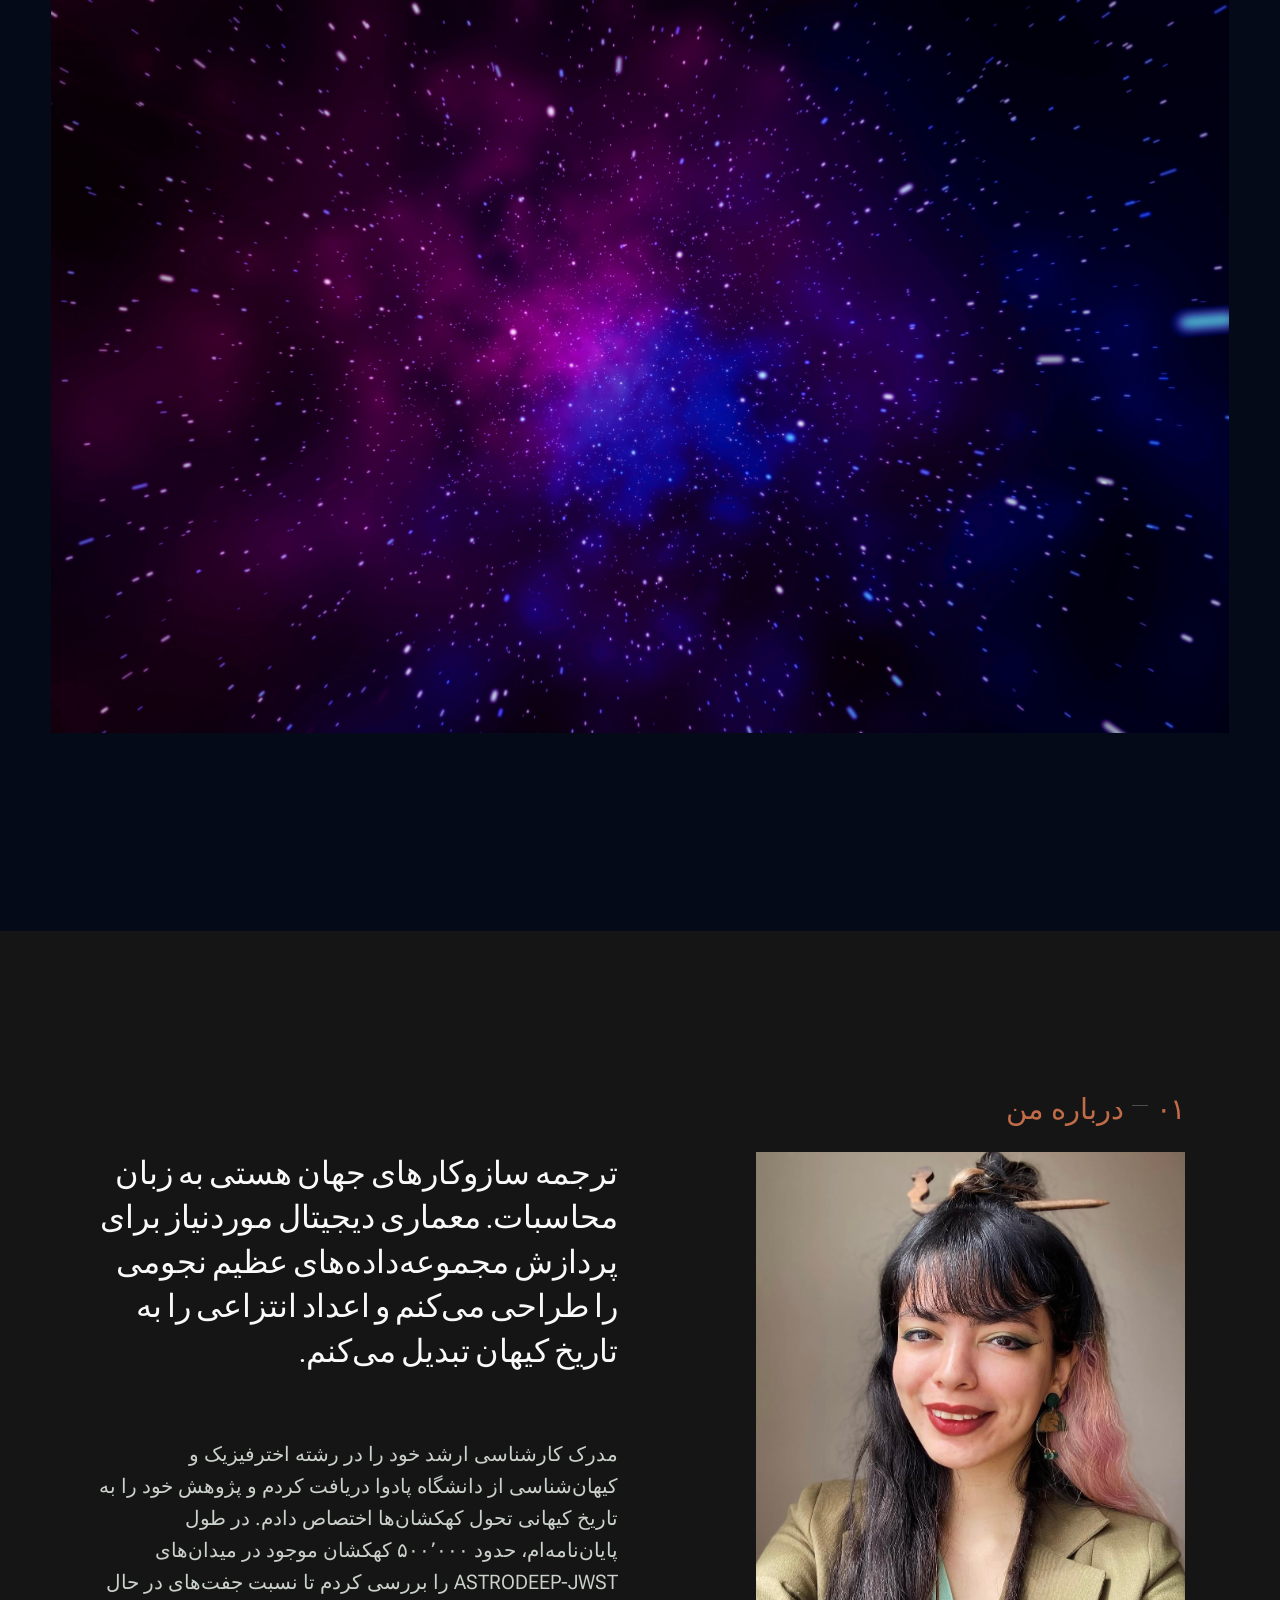
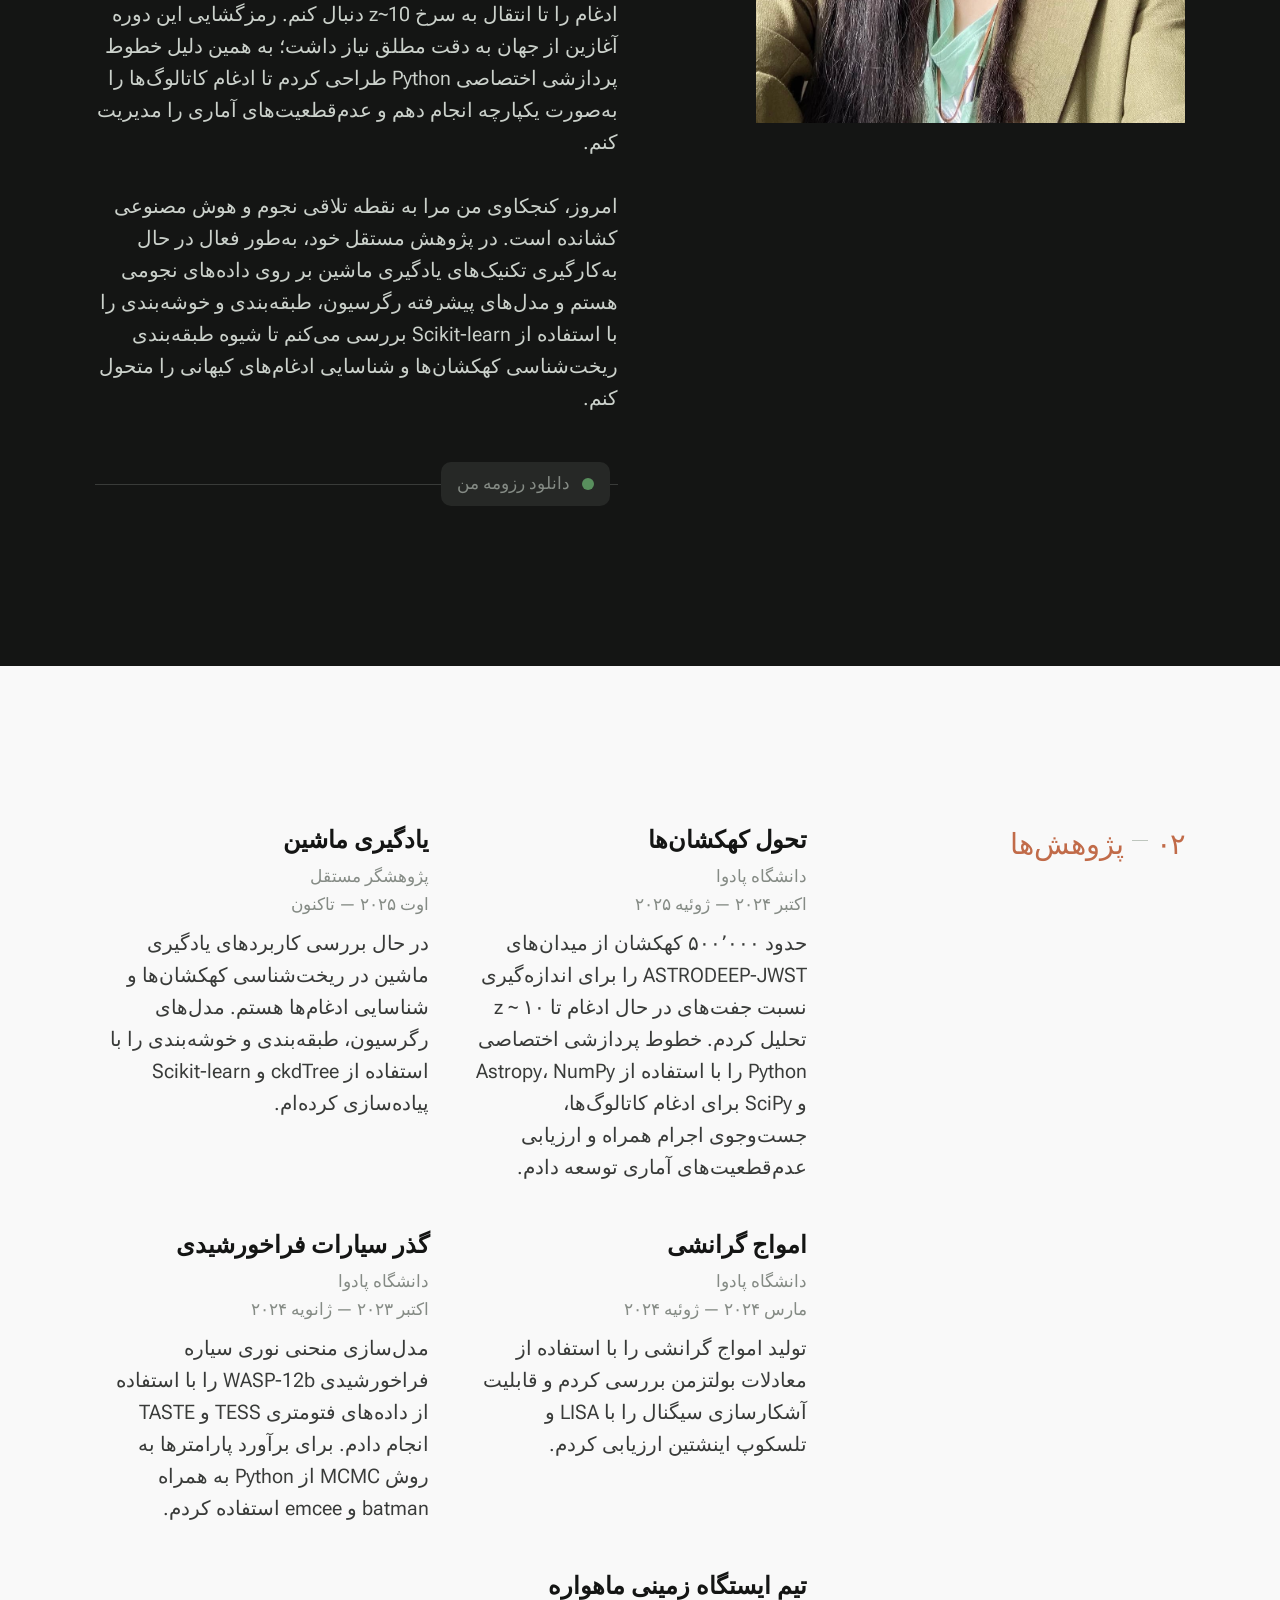
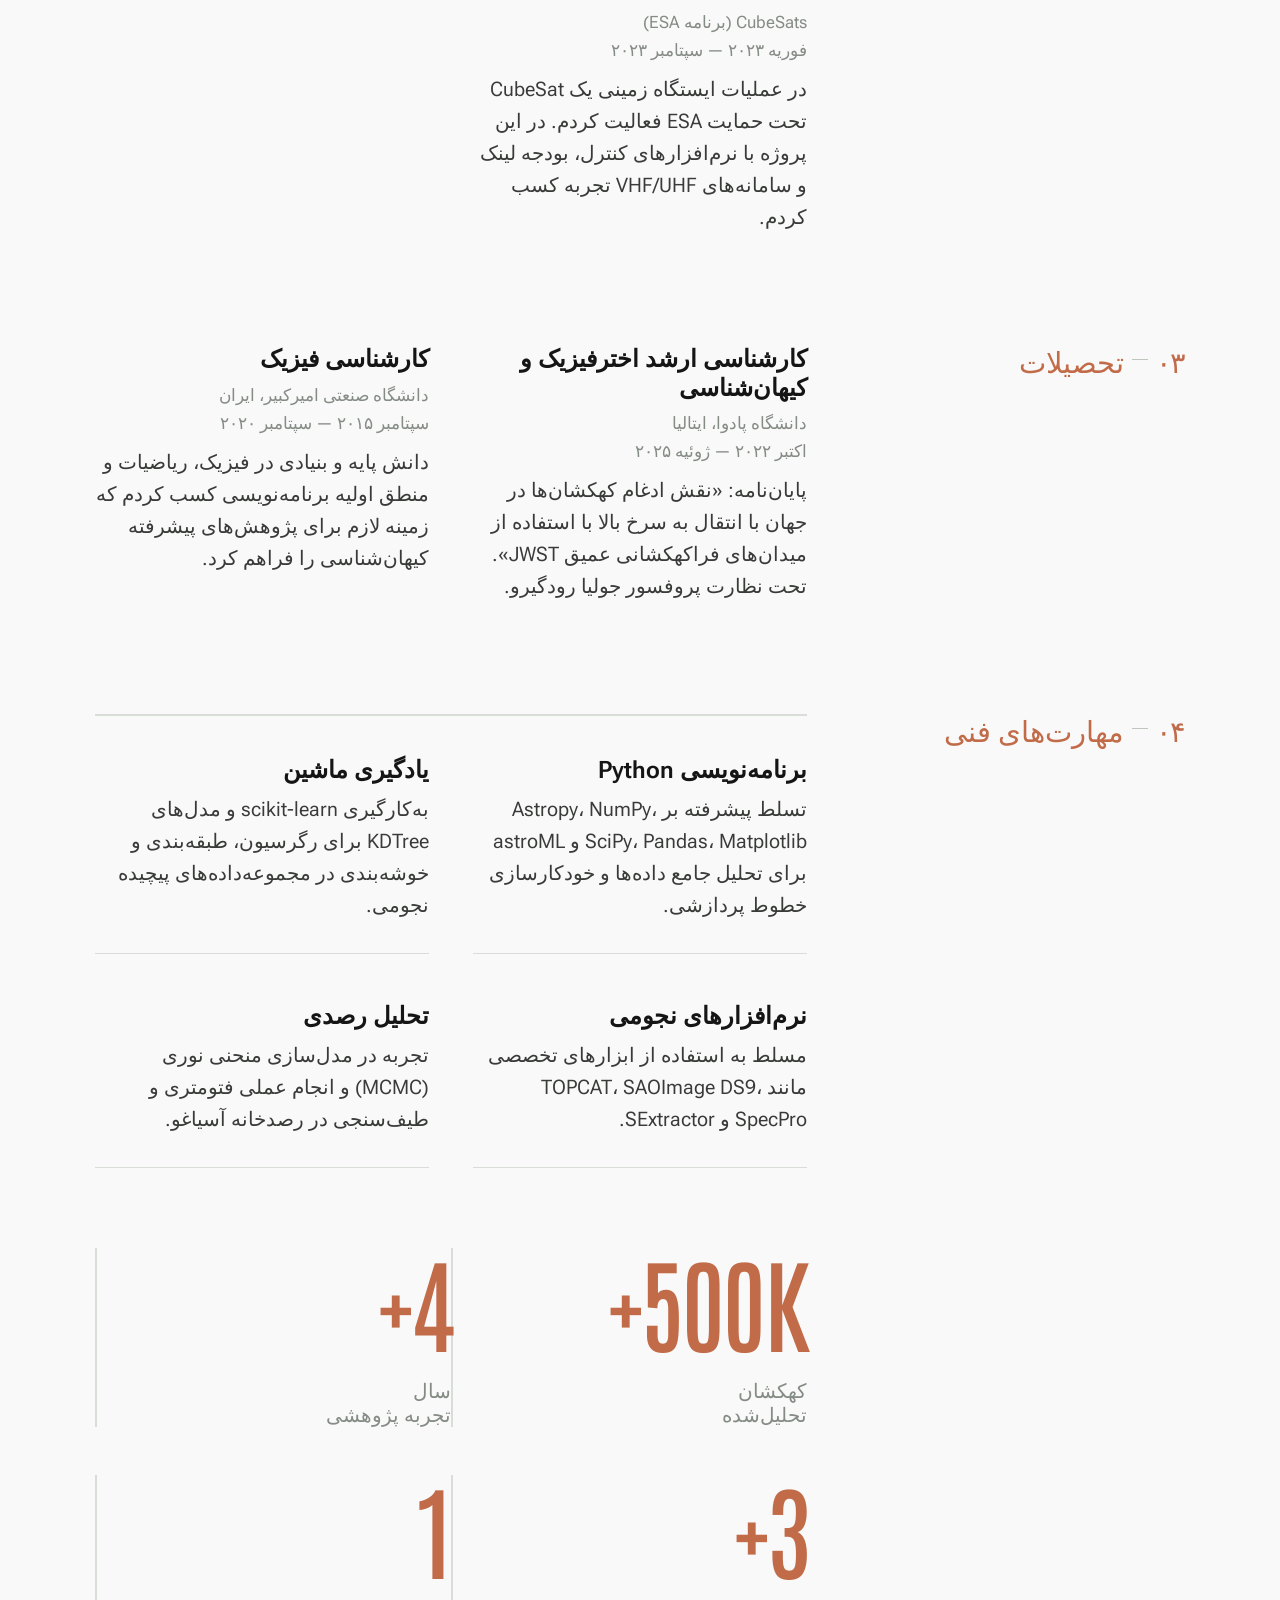
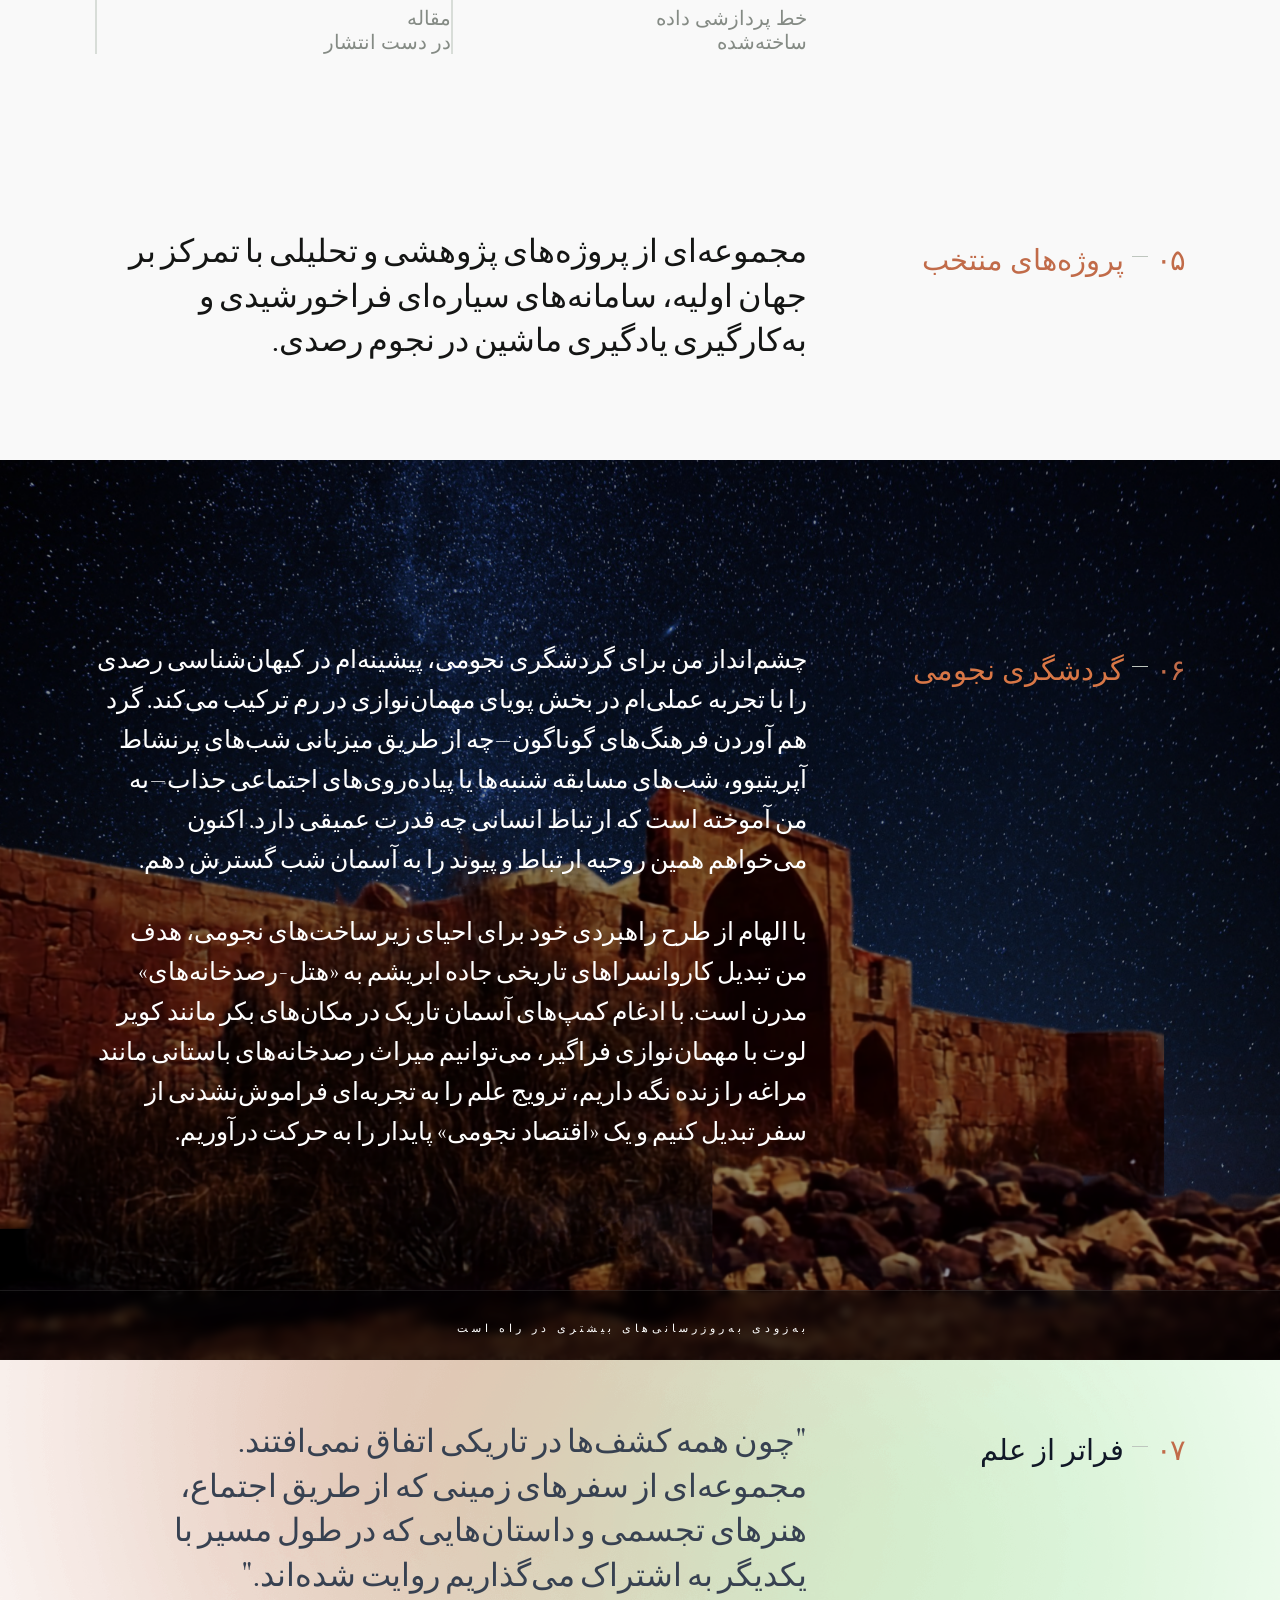
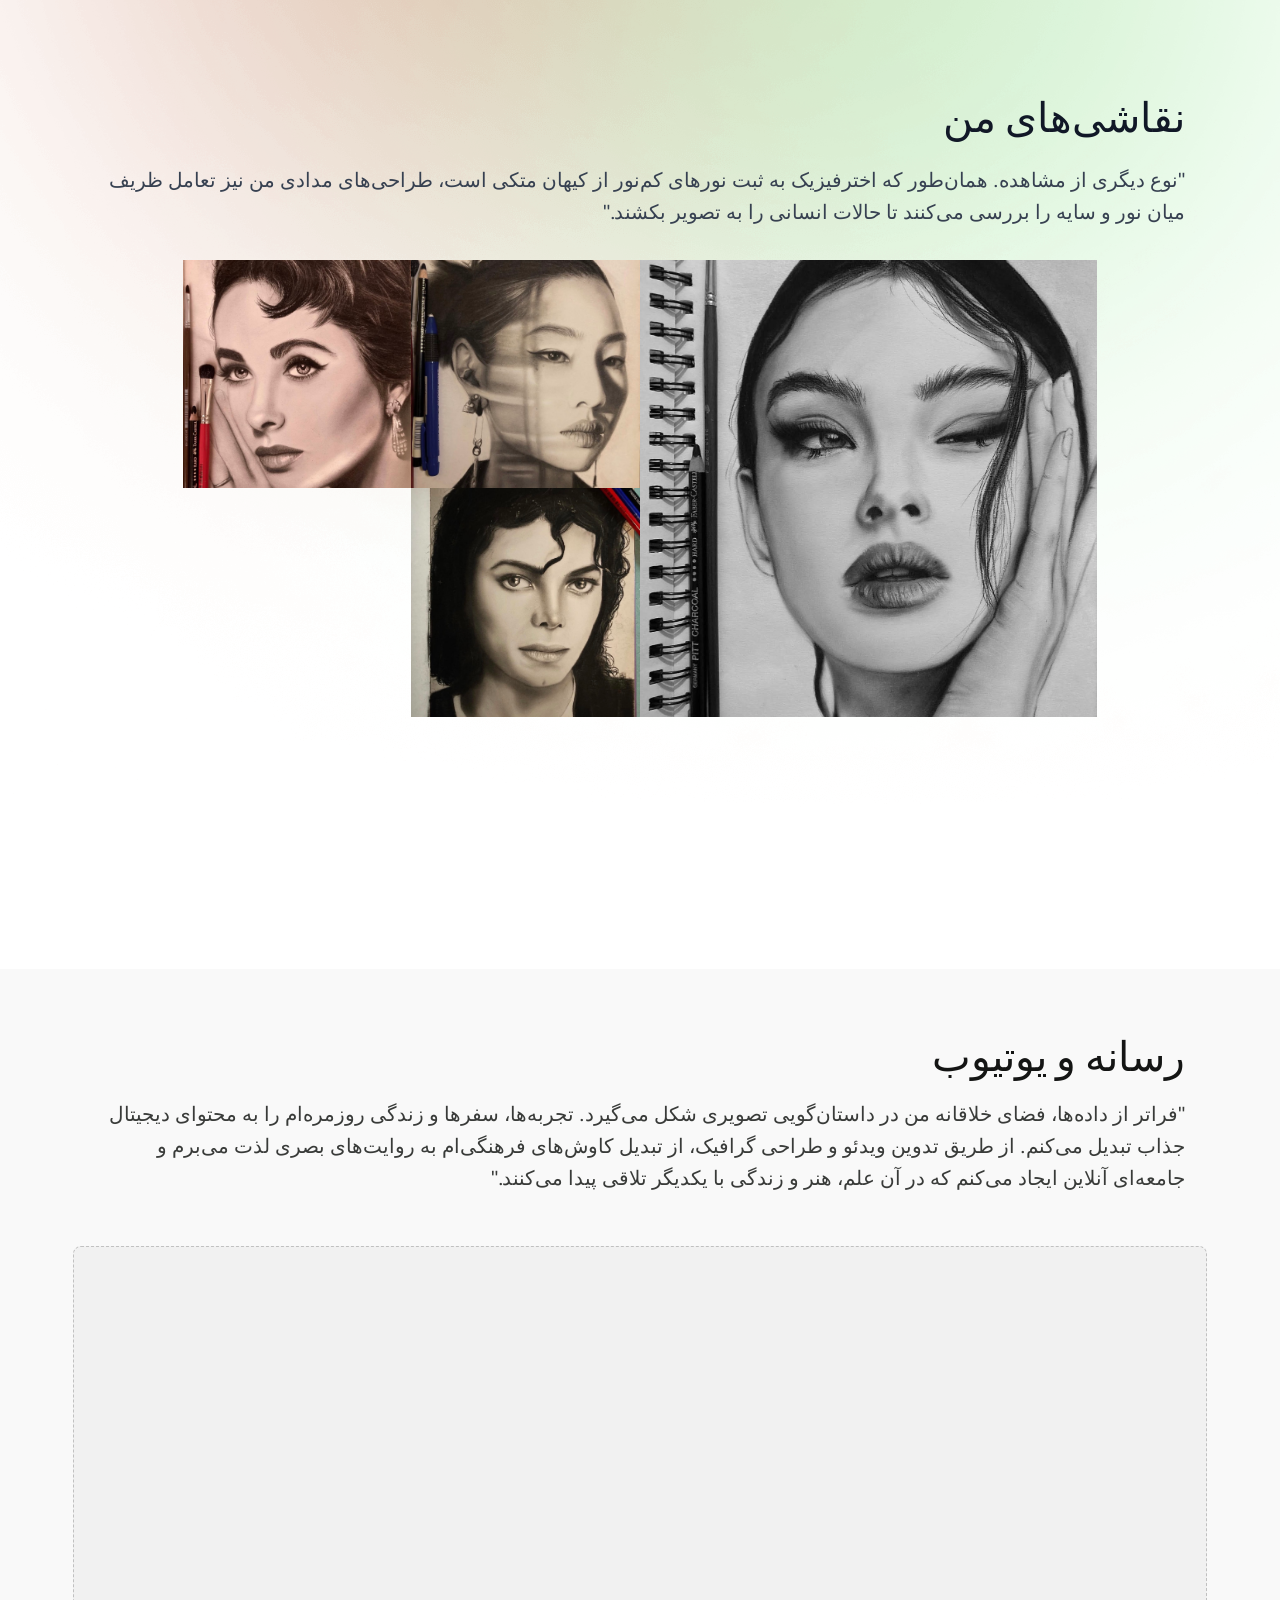
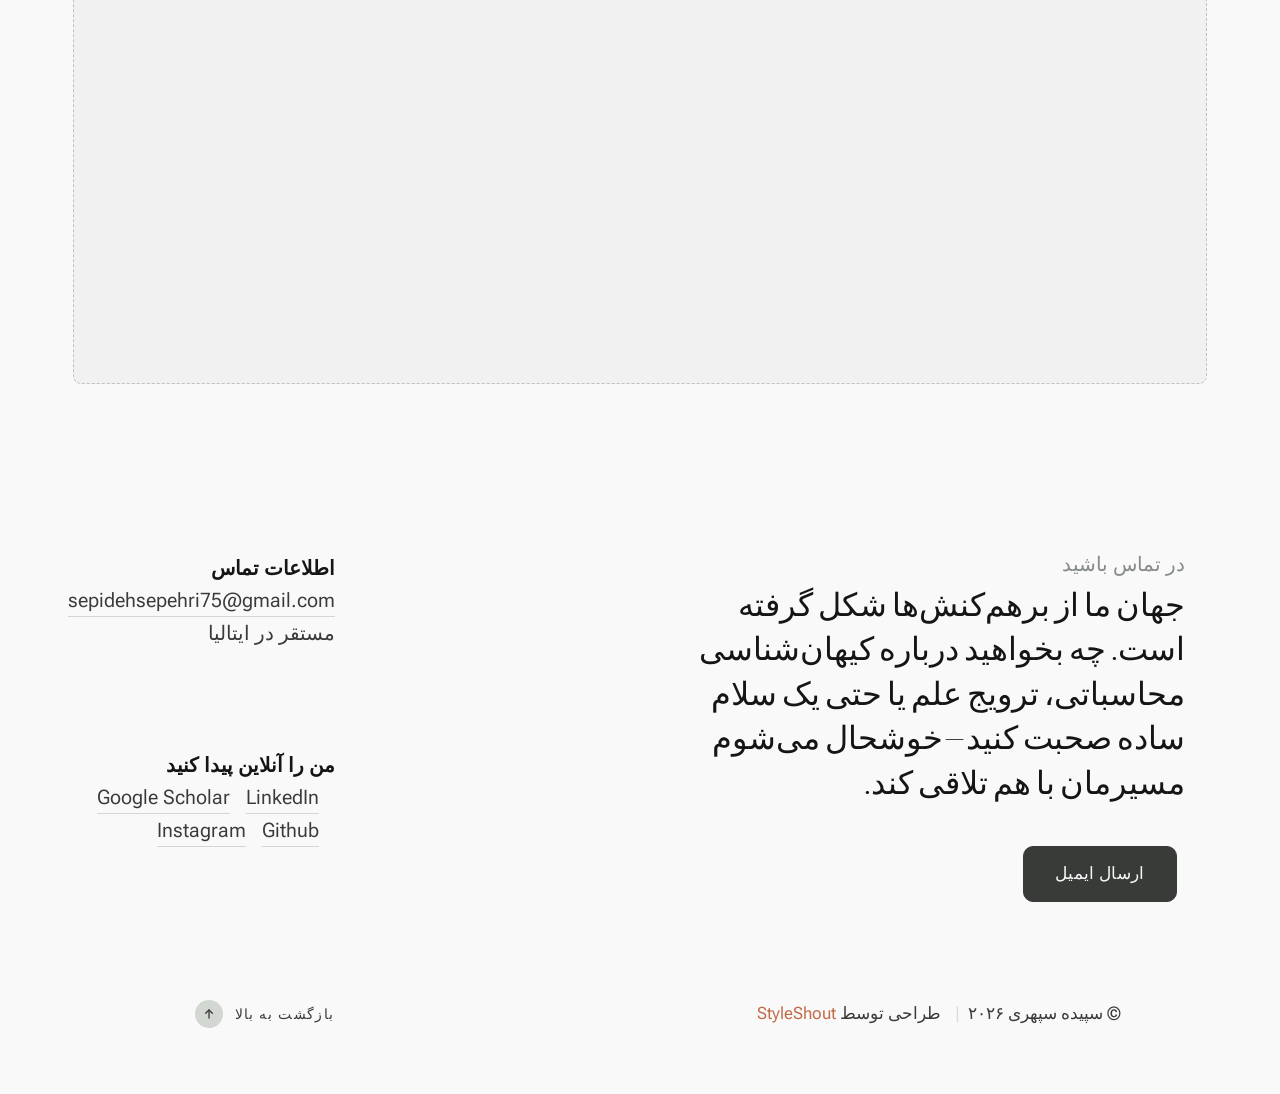
==== commit 83ef8ae1: "Update index-fa.html" ====
--- a/index-fa.html
+++ b/index-fa.html
@@ -1,6 +1,6 @@
 <!DOCTYPE html>
-<html lang="fa" dir="rtl" class="no-js" >
-<head>
+<html lang="fa" dir="rtl" class="no-js">
+    <head>
 
     <!--- نیازهای پایه صفحه
     ================================================== -->
@@ -77,8 +77,8 @@
 
                         
                         <!-- لینک پرچم با قابلیت تنظیم دقیق ابعاد و مختصات X و Y -->
-                        <a href="index-fa.html" title="نسخه فارسی">
-                            <img src="images/eng.webp" alt="فارسی" style="
+                        <a href="index.html" title="English Version">
+                            <img src="images/eng.webp" alt="English" style="
                                 width: 35px; /* اندازه پرچم - میتونی بزرگتر یا کوچیکترش کنی */
                                 height: auto;
                                 /* 
@@ -144,7 +144,7 @@
                     <div class="grid-block">
 
                         <div class="grid-block__item s-about__header">
-                            <h2 data-num="01" class="section-title">درباره من</h2>
+                            <h2 data-num="۰۱" class="section-title">درباره من</h2>
                         </div> <!-- پایان s-about__header -->
 
                         <div class="grid-block__item s-about__media">
@@ -191,7 +191,7 @@
                 <div class="row s-profile-block__content">
 
                     <div class="column xl-4 md-12 s-profile-block__content-start">
-                       <h2 data-num="02" class="section-title">تجربه</h2> 
+                       <h2 data-num="۰۲" class="section-title">پژوهش‌ها</h2> 
                     </div> <!-- پایان s-profile-block__content-start -->
                     
                     
@@ -204,7 +204,7 @@
                                     <p class="info-card__date">اکتبر ۲۰۲۴ — ژوئیه ۲۰۲۵</p>
                                 </div>
                                 <p class="info-card__desc">
-حدود ۵۰۰٬۰۰۰ کهکشان از میدان‌های ASTRODEEP-JWST را برای اندازه‌گیری نسبت جفت‌های در حال ادغام تا z~10 تحلیل کردم. خطوط پردازشی اختصاصی Python را با استفاده از Astropy، NumPy و SciPy برای ادغام کاتالوگ‌ها، جست‌وجوی اجرام همراه و ارزیابی عدم‌قطعیت‌های آماری توسعه دادم.
+حدود ۵۰۰٬۰۰۰ کهکشان از میدان‌های ASTRODEEP-JWST را برای اندازه‌گیری نسبت جفت‌های در حال ادغام تا z ~ ۱۰ تحلیل کردم. خطوط پردازشی اختصاصی Python را با استفاده از Astropy، NumPy و SciPy برای ادغام کاتالوگ‌ها، جست‌وجوی اجرام همراه و ارزیابی عدم‌قطعیت‌های آماری توسعه دادم.
                                 </p>
                             </div>
                 <div class="grid-cols__column info-card info-card--work">
@@ -260,7 +260,7 @@
                 <div class="row s-profile-block__content">
 
                     <div class="column xl-4 md-12 s-profile-block__content-start">
-                       <h2 data-num="03" class="section-title">تحصیلات</h2> 
+                       <h2 data-num="۰۳" class="section-title">تحصیلات</h2> 
                     </div> <!-- پایان s-profile-block__content-start -->
 
                     <div class="column xl-8 md-12 s-profile__content-end">
@@ -298,7 +298,7 @@
                 <div class="row s-profile-block__content">
 
                     <div class="column xl-4 md-12 s-profile-block__content-start">
-                       <h2 data-num="04" class="section-title">مهارت‌های فنی</h2> 
+                       <h2 data-num="۰۴" class="section-title">مهارت‌های فنی</h2> 
                     </div> <!-- پایان s-profile-block__content-start -->
 
                     <div class="column xl-8 md-12 s-profile-block__content-end">
@@ -378,7 +378,7 @@
             <div class="container">                
                 <div class="row s-works__header">
                     <div class="column xl-4 md-12 s-works__header-start">
-                        <h2 data-num="05" class="section-title">پروژه‌های منتخب</h2>
+                        <h2 data-num="۰۵" class="section-title">پروژه‌های منتخب</h2>
                     </div>
                     <div class="column xl-8 md-12 s-works__header-end">
                         <p class="lead">
@@ -454,7 +454,7 @@
             <div class="container">
                 <div class="row s-works__header">
                     <div class="column xl-4 md-12 s-works__header-start">
-                        <h2 data-num="06" class="section-title">گردشگری نجومی</h2>
+                        <h2 data-num="۰۶" class="section-title">گردشگری نجومی</h2>
                     </div>
                     <div class="column xl-8 md-12 s-works__header-end">
                         <p class="lead">
@@ -522,7 +522,7 @@
             <div class="container">                
                 <div class="row s-works__header" style="margin-bottom: 4rem;">
                     <div class="column xl-4 md-12 s-works__header-start">
-                        <h2 data-num="07" class="section-title">فراتر از علم</h2>
+                        <h2 data-num="۰۷" class="section-title">فراتر از علم</h2>
                     </div>
                     <div class="column xl-8 md-12 s-works__header-end">
                         <p class="lead">
@@ -534,7 +534,7 @@
 
             <!-- هنرهای تجسمی (شبکه نقاشی‌ها) -->
             <div class="container" style="padding-bottom: 6rem;">
-                <h3 style="margin-bottom: 2rem; margin-left: 1.5rem;">هنرهای تجسمی</h3>
+                <h3 style="margin-bottom: 2rem; margin-left: 1.5rem;">نقاشی‌های من</h3>
                     <p>"نوع دیگری از مشاهده. همان‌طور که اخترفیزیک به ثبت نورهای کم‌نور از کیهان متکی است، طراحی‌های مدادی من نیز تعامل ظریف میان نور و سایه را بررسی می‌کنند تا حالات انسانی را به تصویر بکشند."</p>
                  <div class="container portfolio-group-wrap">
                 
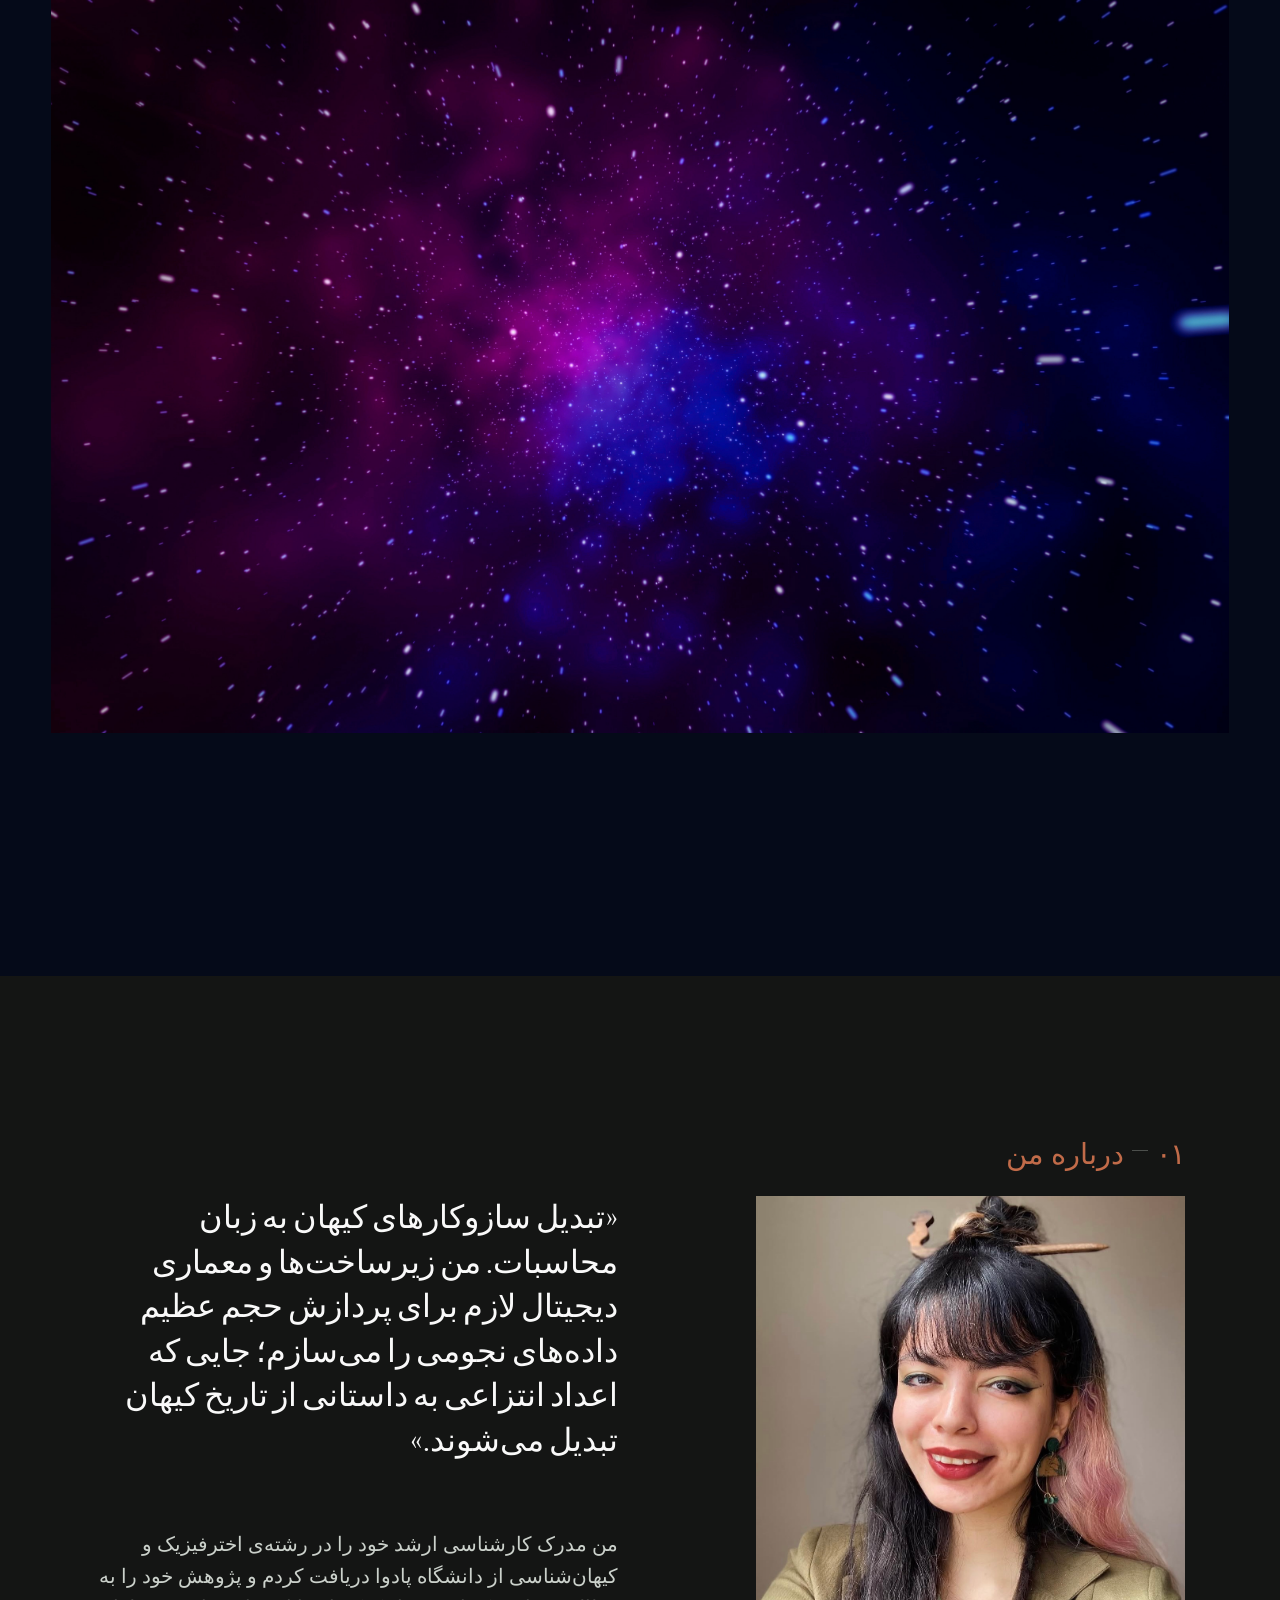
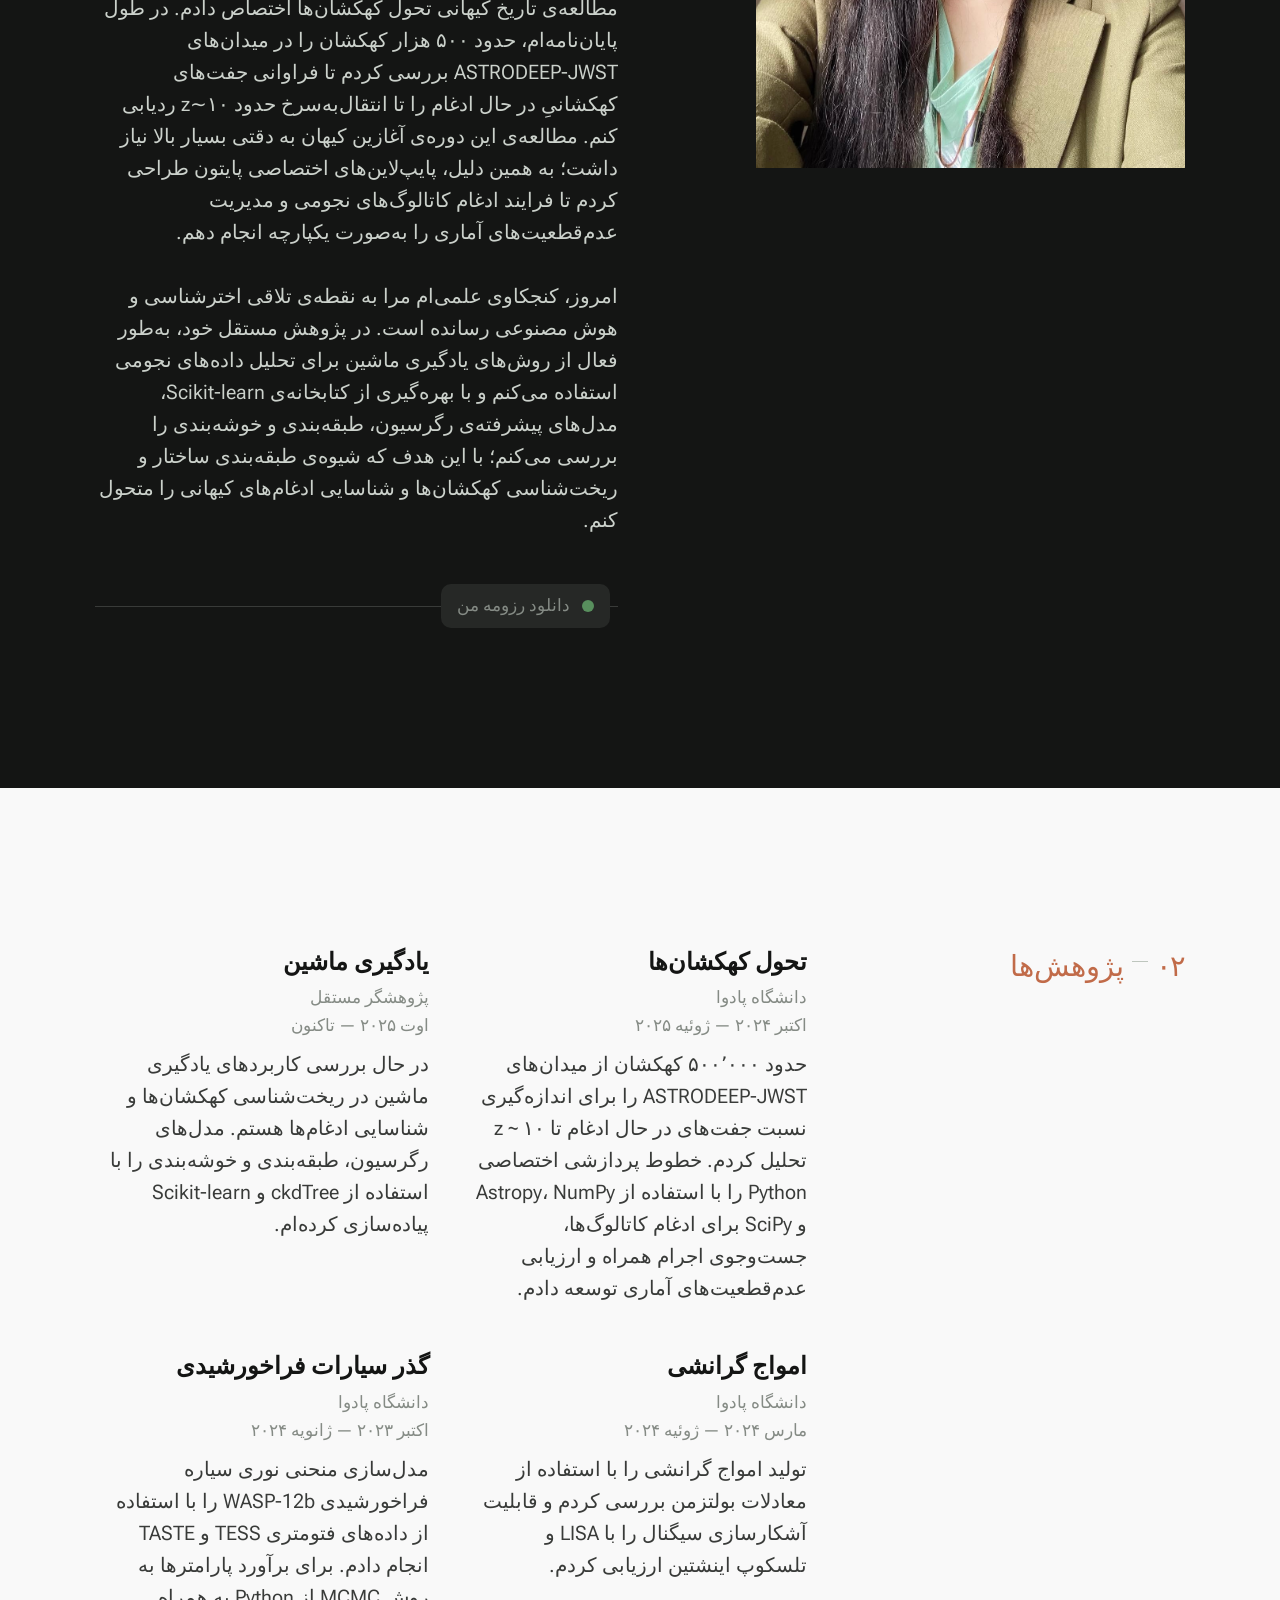
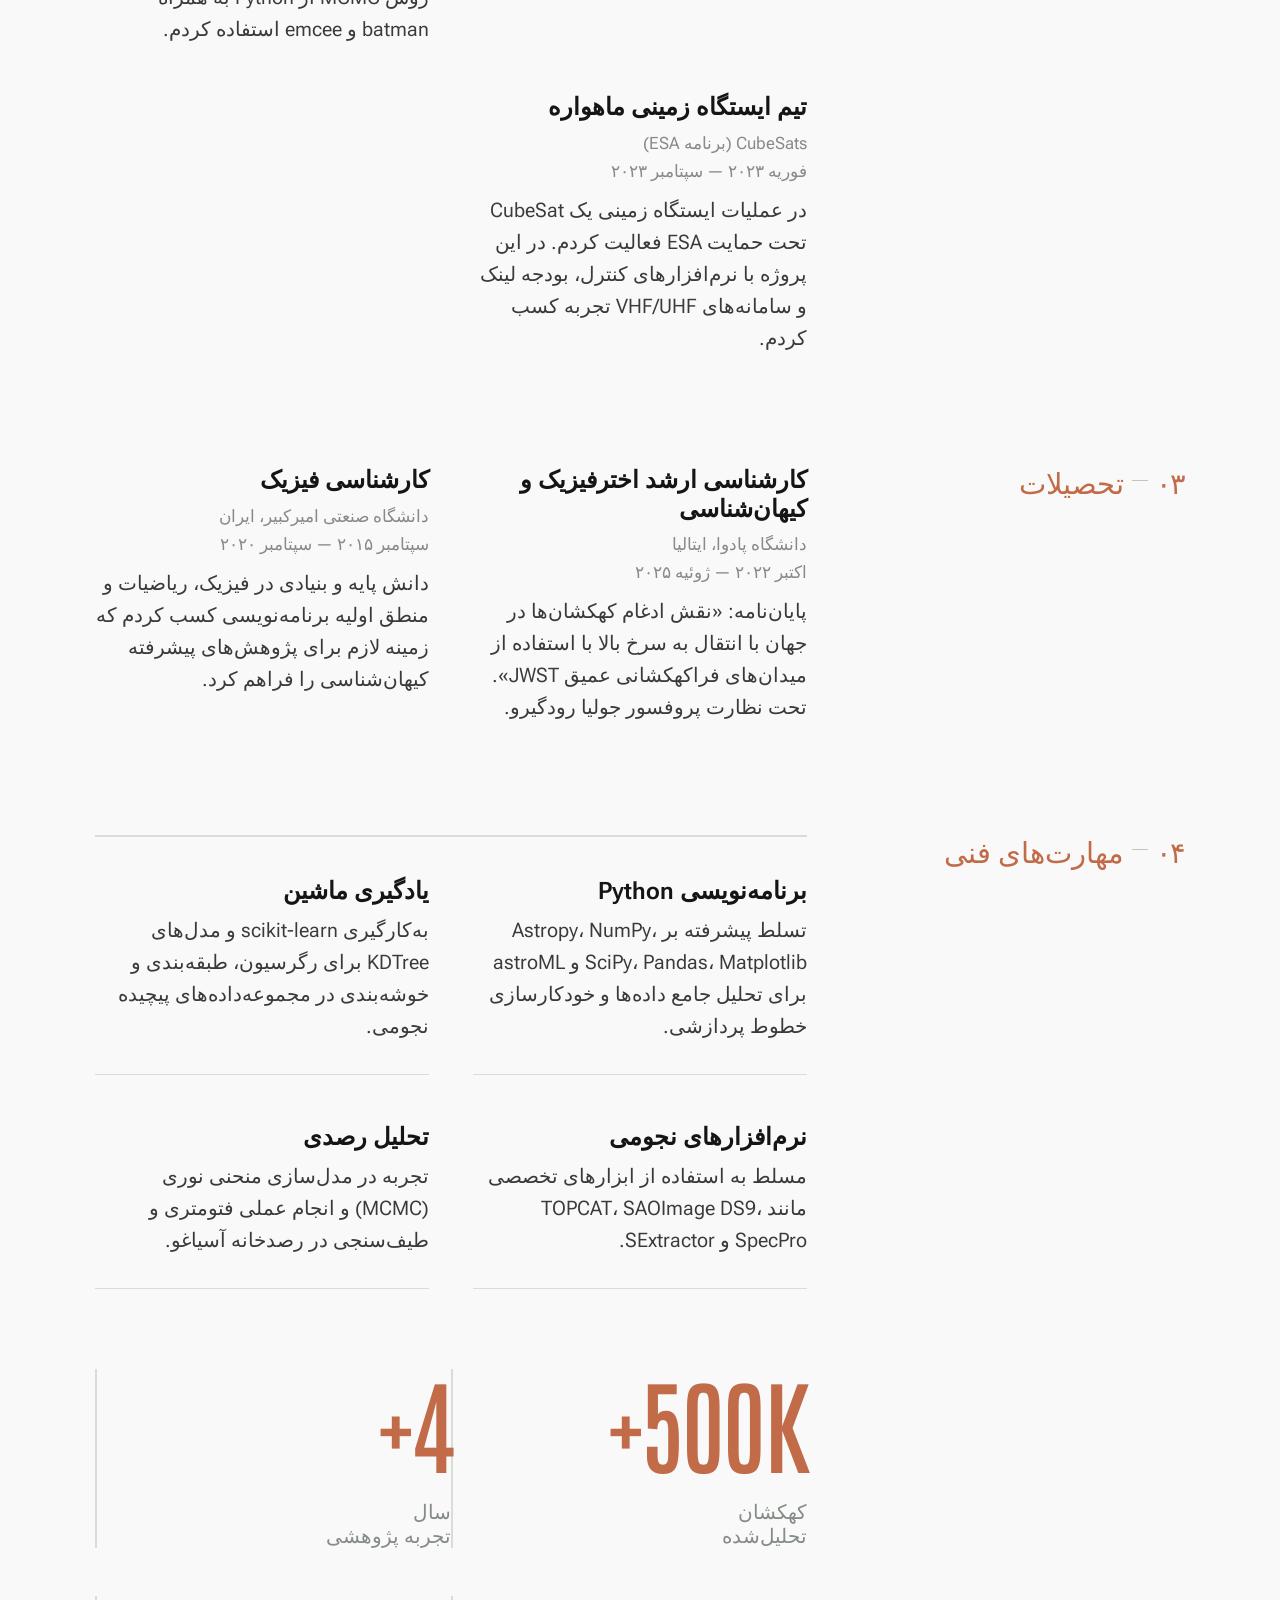
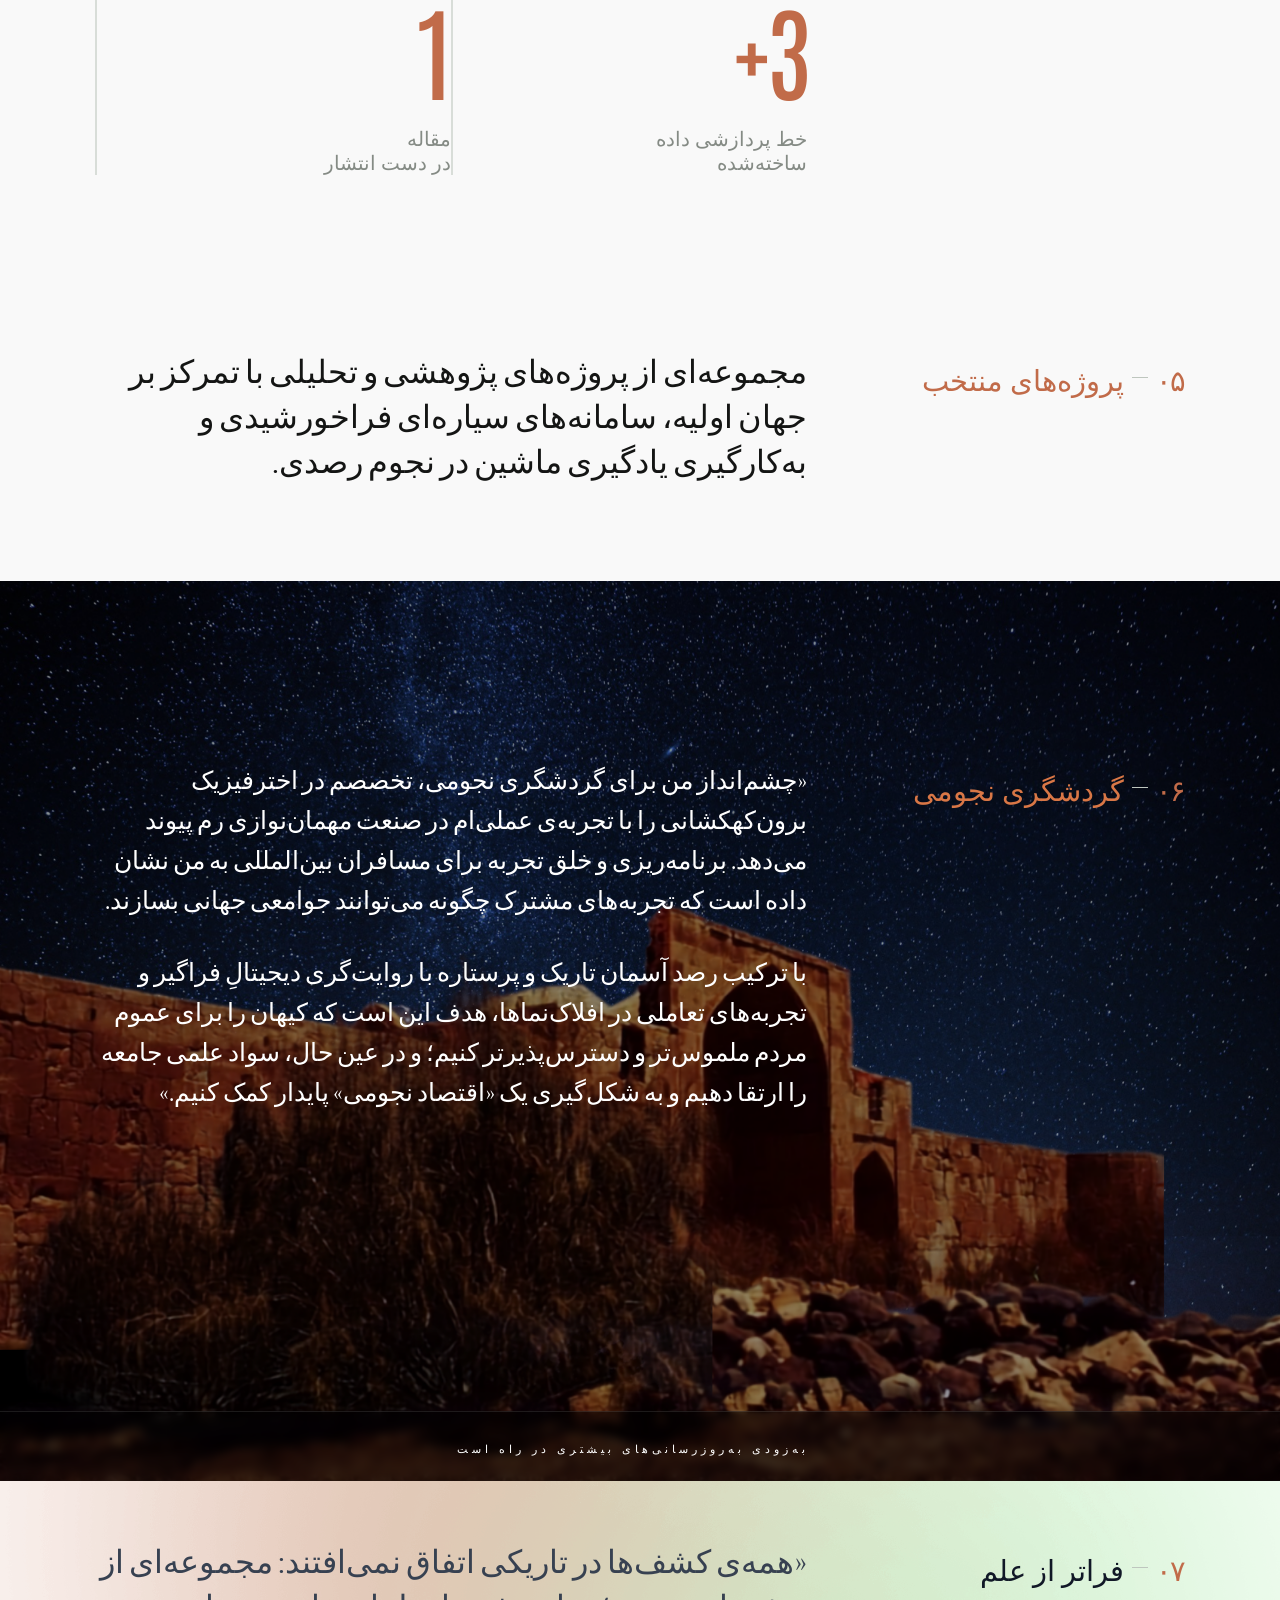
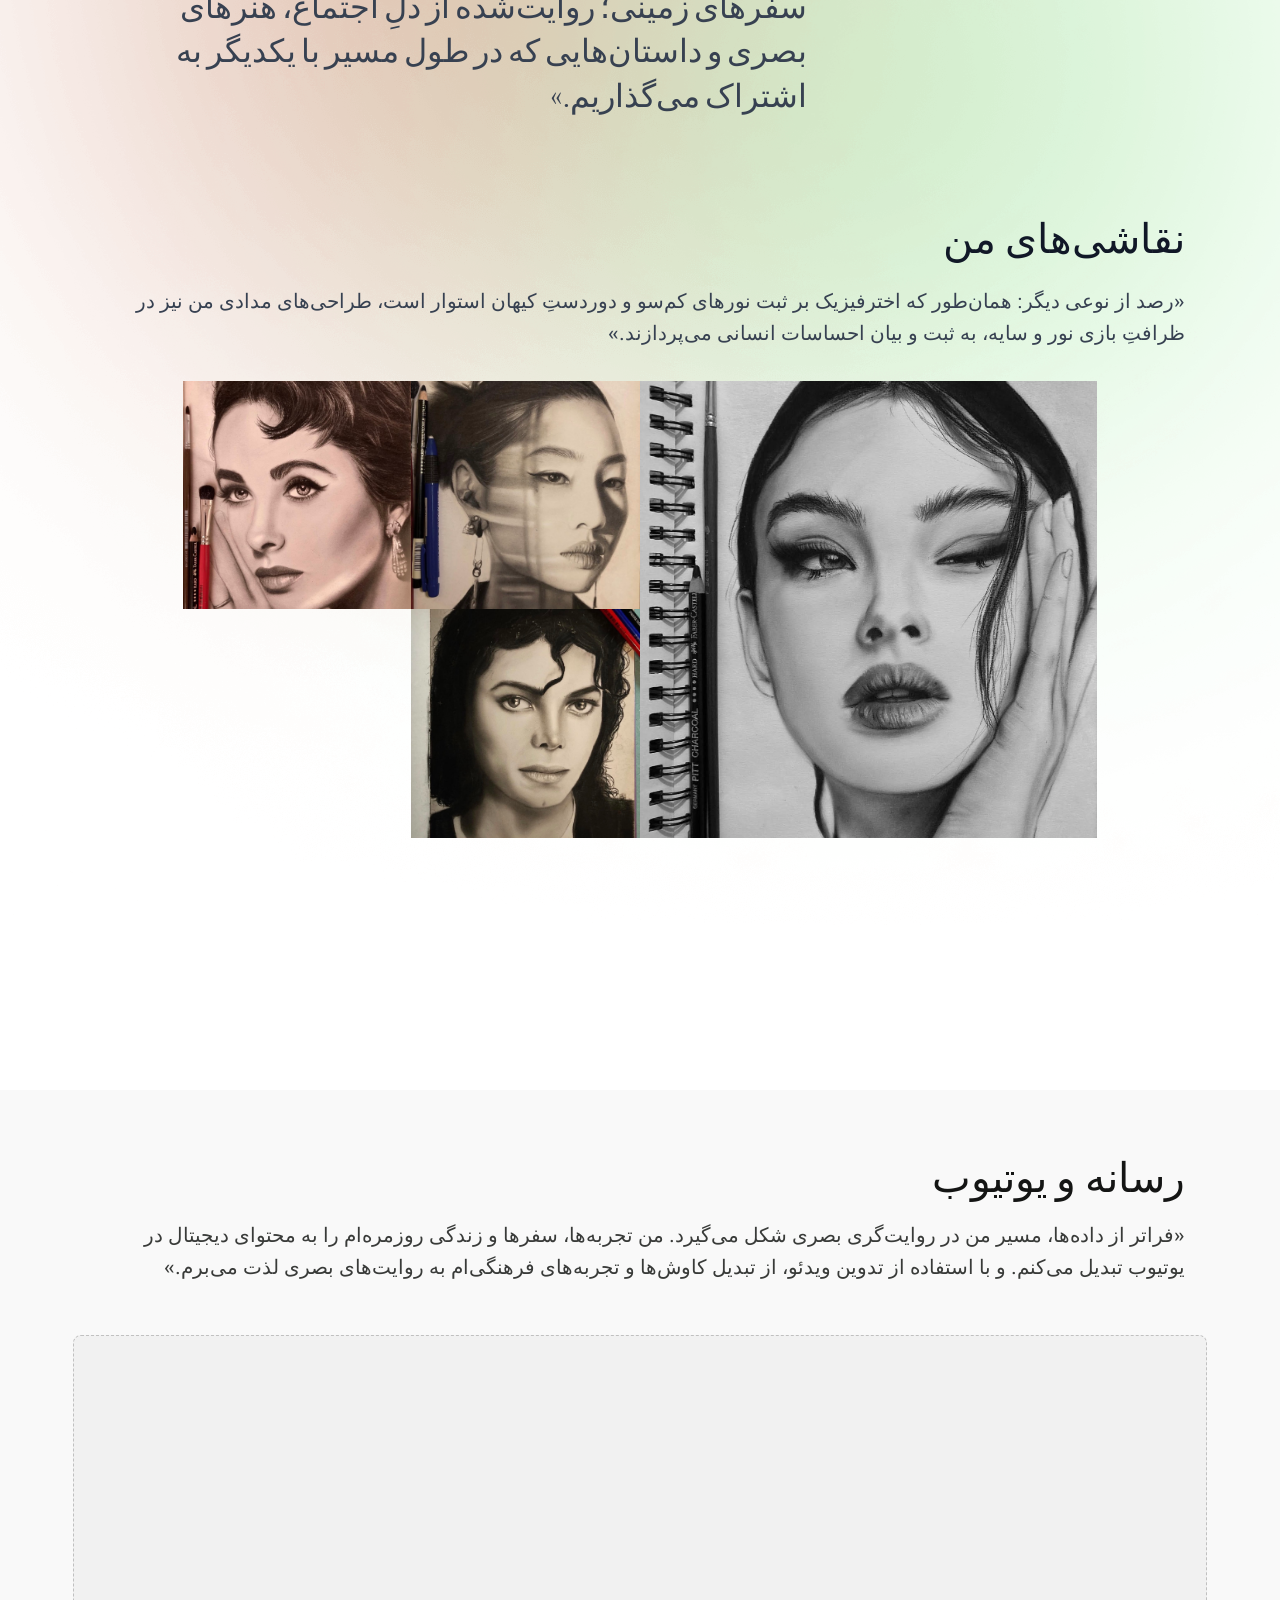
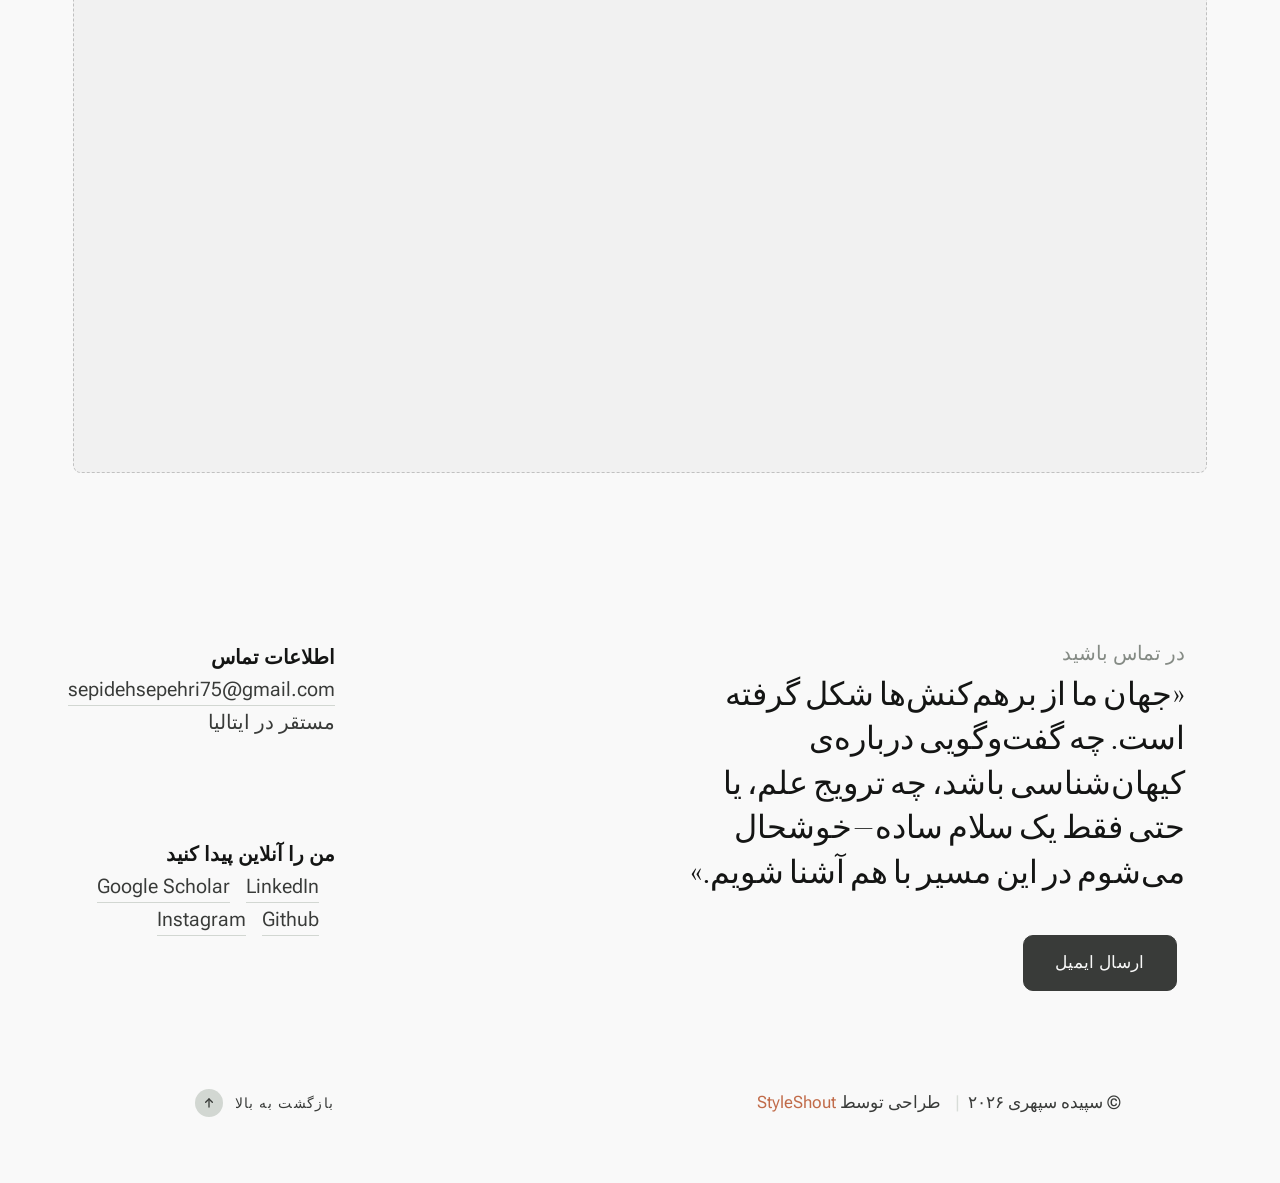
==== commit 8ebe1b69: "Update index-fa.html" ====
--- a/index-fa.html
+++ b/index-fa.html
@@ -118,10 +118,11 @@
 
                 <div class="row intro-content-wrap">  
                     <div class="column xl-11 intro-content">
-                        <div class="intro-content__overline" style="margin-bottom: 200px;">رمزگشایی پژواک‌های جهان اولیه</div>
+                        <div class="intro-content__overline" style="margin-bottom: 200px;">رمزگشایی پژواک‌های جهان آغازین</div>
 
                         <p class="intro-content__desc lead">
-"سلام، من سپیده سپهری هستم. باور دارم که جهان هستی با زبان ظریف نور و داده‌ها با ما سخن می‌گوید. به‌عنوان یک اخترفیزیک‌دان، الگوریتم‌هایی می‌سازم تا بتوانم به این صدا گوش دهم. از رمزگشایی برخوردهای باستانی کهکشان‌ها در تصاویر ثبت‌شده توسط JWST گرفته تا به اشتراک گذاشتن جادوی یک آسمان شب تاریک، مأموریت من ایجاد پلی میان گستردگی کیهان و کنجکاوی انسان است."                    </div> <!-- پایان intro-main -->               
+«درود، من سپیده سپهری هستم. باور دارم جهان هستی با زبان ظریف نور و داده‌ها با ما سخن می‌گوید؛ و من، به‌عنوان یک اخترفیزیک‌دان، الگوریتم‌هایی می‌سازم تا این زبان را رمزگشایی و شنیدنی کنم. از کشف ردپای برخوردهای کهکشانیِ میلیون‌ها و میلیاردها سال پیش در داده‌های تلسکوپ فضایی جیمز وب، تا به اشتراک گذاشتن جادوی یک آسمان تاریک و پرستاره، هدف من پیوند زدن عظمت بی‌کران کیهان با کنجکاوی و شگفتی انسان است.»
+                    </div> <!-- پایان intro-main -->               
                 </div> <!-- پایان intro-main-wrap -->
 
             </div> <!-- پایان s-intro__inner -->   
@@ -156,16 +157,15 @@
 
                         <div class="grid-block__item s-about__intro">
                             <p class="lead">
-ترجمه سازوکارهای جهان هستی به زبان محاسبات. معماری دیجیتال موردنیاز برای پردازش مجموعه‌داده‌های عظیم نجومی را طراحی می‌کنم و اعداد انتزاعی را به تاریخ کیهان تبدیل می‌کنم.                            </p>
+«تبدیل سازوکارهای کیهان به زبان محاسبات. من زیرساخت‌ها و معماری دیجیتال لازم برای پردازش حجم عظیم داده‌های نجومی را می‌سازم؛ جایی که اعداد انتزاعی به داستانی از تاریخ کیهان تبدیل می‌شوند.»                            </p>
                         </div> <!-- پایان s-about__intro -->
 
                         <div class="grid-block__item s-about__main">
                             <p>
-مدرک کارشناسی ارشد خود را در رشته اخترفیزیک و کیهان‌شناسی از دانشگاه پادوا دریافت کردم و پژوهش خود را به تاریخ کیهانی تحول کهکشان‌ها اختصاص دادم. در طول پایان‌نامه‌ام، حدود ۵۰۰٬۰۰۰ کهکشان موجود در میدان‌های ASTRODEEP-JWST را بررسی کردم تا نسبت جفت‌های در حال ادغام را تا انتقال به سرخ z~10 دنبال کنم. رمزگشایی این دوره آغازین از جهان به دقت مطلق نیاز داشت؛ به همین دلیل خطوط پردازشی اختصاصی Python طراحی کردم تا ادغام کاتالوگ‌ها را به‌صورت یکپارچه انجام دهم و عدم‌قطعیت‌های آماری را مدیریت کنم.
+من مدرک کارشناسی ارشد خود را در رشته‌ی اخترفیزیک و کیهان‌شناسی از دانشگاه پادوا دریافت کردم و پژوهش خود را به مطالعه‌ی تاریخ کیهانی تحول کهکشان‌ها اختصاص دادم. در طول پایان‌نامه‌ام، حدود ۵۰۰ هزار کهکشان را در میدان‌های ASTRODEEP-JWST بررسی کردم تا فراوانی جفت‌های کهکشانیِ در حال ادغام را تا انتقال‌به‌سرخ حدود z∼۱۰ ردیابی کنم. مطالعه‌ی این دوره‌ی آغازین کیهان به دقتی بسیار بالا نیاز داشت؛ به همین دلیل، پایپ‌لاین‌های اختصاصی پایتون طراحی کردم تا فرایند ادغام کاتالوگ‌های نجومی و مدیریت عدم‌قطعیت‌های آماری را به‌صورت یکپارچه انجام دهم.
                     
                             <p>
-امروز، کنجکاوی من مرا به نقطه تلاقی نجوم و هوش مصنوعی کشانده است. در پژوهش مستقل خود، به‌طور فعال در حال به‌کارگیری تکنیک‌های یادگیری ماشین بر روی داده‌های نجومی هستم و مدل‌های پیشرفته رگرسیون، طبقه‌بندی و خوشه‌بندی را با استفاده از Scikit-learn بررسی می‌کنم تا شیوه طبقه‌بندی ریخت‌شناسی کهکشان‌ها و شناسایی ادغام‌های کیهانی را متحول کنم.
-                            </p>
+امروز، کنجکاوی علمی‌ام مرا به نقطه‌ی تلاقی اخترشناسی و هوش مصنوعی رسانده است. در پژوهش مستقل خود، به‌طور فعال از روش‌های یادگیری ماشین برای تحلیل داده‌های نجومی استفاده می‌کنم و با بهره‌گیری از کتابخانه‌ی Scikit-learn، مدل‌های پیشرفته‌ی رگرسیون، طبقه‌بندی و خوشه‌بندی را بررسی می‌کنم؛ با این هدف که شیوه‌ی طبقه‌بندی ساختار و ریخت‌شناسی کهکشان‌ها و شناسایی ادغام‌های کیهانی را متحول کنم.                            </p>
                             </p>
 
                             <div class="available-block-wrap">
@@ -458,12 +458,10 @@
                     </div>
                     <div class="column xl-8 md-12 s-works__header-end">
                         <p class="lead">
-                        چشم‌انداز من برای گردشگری نجومی، پیشینه‌ام در کیهان‌شناسی رصدی را با تجربه عملی‌ام در بخش پویای مهمان‌نوازی در رم ترکیب می‌کند. گرد هم آوردن فرهنگ‌های گوناگون—چه از طریق میزبانی شب‌های پرنشاط آپریتیوو، شب‌های مسابقه شنبه‌ها یا پیاده‌روی‌های اجتماعی جذاب—به من آموخته است که ارتباط انسانی چه قدرت عمیقی دارد. اکنون می‌خواهم همین روحیه ارتباط و پیوند را به آسمان شب گسترش دهم.
-                        </p>
+«چشم‌انداز من برای گردشگری نجومی، تخصصم در اخترفیزیک برون‌کهکشانی را با تجربه‌ی عملی‌ام در صنعت مهمان‌نوازی رم پیوند می‌دهد. برنامه‌ریزی و خلق تجربه برای مسافران بین‌المللی به من نشان داده است که تجربه‌های مشترک چگونه می‌توانند جوامعی جهانی بسازند.                        </p>
                         
                         <p class="lead" style="margin-top: 2rem;">
-                        با الهام از طرح راهبردی خود برای احیای زیرساخت‌های نجومی، هدف من تبدیل کاروانسراهای تاریخی جاده ابریشم به «هتل-رصدخانه‌های» مدرن است. با ادغام کمپ‌های آسمان تاریک در مکان‌های بکر مانند کویر لوت با مهمان‌نوازی فراگیر، می‌توانیم میراث رصدخانه‌های باستانی مانند مراغه را زنده نگه داریم، ترویج علم را به تجربه‌ای فراموش‌نشدنی از سفر تبدیل کنیم و یک «اقتصاد نجومی» پایدار را به حرکت درآوریم.
-                        </p>
+با ترکیب رصد آسمان تاریک و پرستاره با روایت‌گری دیجیتالِ فراگیر و تجربه‌های تعاملی در افلاک‌نماها، هدف این است که کیهان را برای عموم مردم ملموس‌تر و دسترس‌پذیرتر کنیم؛ و در عین حال، سواد علمی جامعه را ارتقا دهیم و به شکل‌گیری یک «اقتصاد نجومی» پایدار کمک کنیم.»                        </p>
                     </div>
                 </div>
             </div>
@@ -526,7 +524,7 @@
                     </div>
                     <div class="column xl-8 md-12 s-works__header-end">
                         <p class="lead">
-                        "چون همه کشف‌ها در تاریکی اتفاق نمی‌افتند. مجموعه‌ای از سفرهای زمینی که از طریق اجتماع، هنرهای تجسمی و داستان‌هایی که در طول مسیر با یکدیگر به اشتراک می‌گذاریم روایت شده‌اند."                        </p>
+«همه‌ی کشف‌ها در تاریکی اتفاق نمی‌افتند: مجموعه‌ای از سفرهای زمینی؛ روایت‌شده از دلِ اجتماع، هنرهای بصری و داستان‌هایی که در طول مسیر با یکدیگر به اشتراک می‌گذاریم.»                        </p>
                     </div>
                 </div>       
             </div> 
@@ -535,7 +533,8 @@
             <!-- هنرهای تجسمی (شبکه نقاشی‌ها) -->
             <div class="container" style="padding-bottom: 6rem;">
                 <h3 style="margin-bottom: 2rem; margin-left: 1.5rem;">نقاشی‌های من</h3>
-                    <p>"نوع دیگری از مشاهده. همان‌طور که اخترفیزیک به ثبت نورهای کم‌نور از کیهان متکی است، طراحی‌های مدادی من نیز تعامل ظریف میان نور و سایه را بررسی می‌کنند تا حالات انسانی را به تصویر بکشند."</p>
+                    <p>
+«رصد از نوعی دیگر: همان‌طور که اخترفیزیک بر ثبت نورهای کم‌سو و دوردستِ کیهان استوار است، طراحی‌های مدادی من نیز در ظرافتِ بازی نور و سایه، به ثبت و بیان احساسات انسانی می‌پردازند.»                    </p>
                  <div class="container portfolio-group-wrap">
                 
                 <div class="grid-block portfolio-group">
@@ -620,7 +619,7 @@
                     <div class="column xl-12 md-12">
                         <h3 style="margin-bottom: 1.5rem;">رسانه و یوتیوب</h3>
                         <p>
-                        "فراتر از داده‌ها، فضای خلاقانه من در داستان‌گویی تصویری شکل می‌گیرد. تجربه‌ها، سفرها و زندگی روزمره‌ام را به محتوای دیجیتال جذاب تبدیل می‌کنم. از طریق تدوین ویدئو و طراحی گرافیک، از تبدیل کاوش‌های فرهنگی‌ام به روایت‌های بصری لذت می‌برم و جامعه‌ای آنلاین ایجاد می‌کنم که در آن علم، هنر و زندگی با یکدیگر تلاقی پیدا می‌کنند."                    </div>
+«فراتر از داده‌ها، مسیر من در روایت‌گری بصری شکل می‌گیرد. من تجربه‌ها، سفرها و زندگی روزمره‌ام را به محتوای دیجیتال در یوتیوب تبدیل می‌کنم. و با استفاده از تدوین ویدئو، از تبدیل کاوش‌ها و تجربه‌های فرهنگی‌ام به روایت‌های بصری لذت می‌برم.»                    </div>
                         </p>
                         
                         <!-- جایگاه ویدئوهای یوتیوب -->
@@ -643,8 +642,7 @@
                 <div class="column xl-6 md-12 s-footer__top-start">
                     <h5 class="footer-overline">در تماس باشید</h5>
                     <p class="lead">
-                        جهان ما از برهم‌کنش‌ها شکل گرفته است. چه بخواهید درباره کیهان‌شناسی محاسباتی، ترویج علم یا حتی یک سلام ساده صحبت کنید—خوشحال می‌شوم مسیرمان با هم تلاقی کند.
-                    </p>
+«جهان ما از برهم‌کنش‌ها شکل گرفته است. چه گفت‌وگویی درباره‌ی کیهان‌شناسی باشد، چه ترویج علم، یا حتی فقط یک سلام ساده—خوشحال می‌شوم در این مسیر با هم آشنا شویم.»                    </p>
                     <div class="footer-buttons">
                         <a href="mailto:sepidehsepehri75@gmail.com" class="btn">ارسال ایمیل</a>
                     </div>
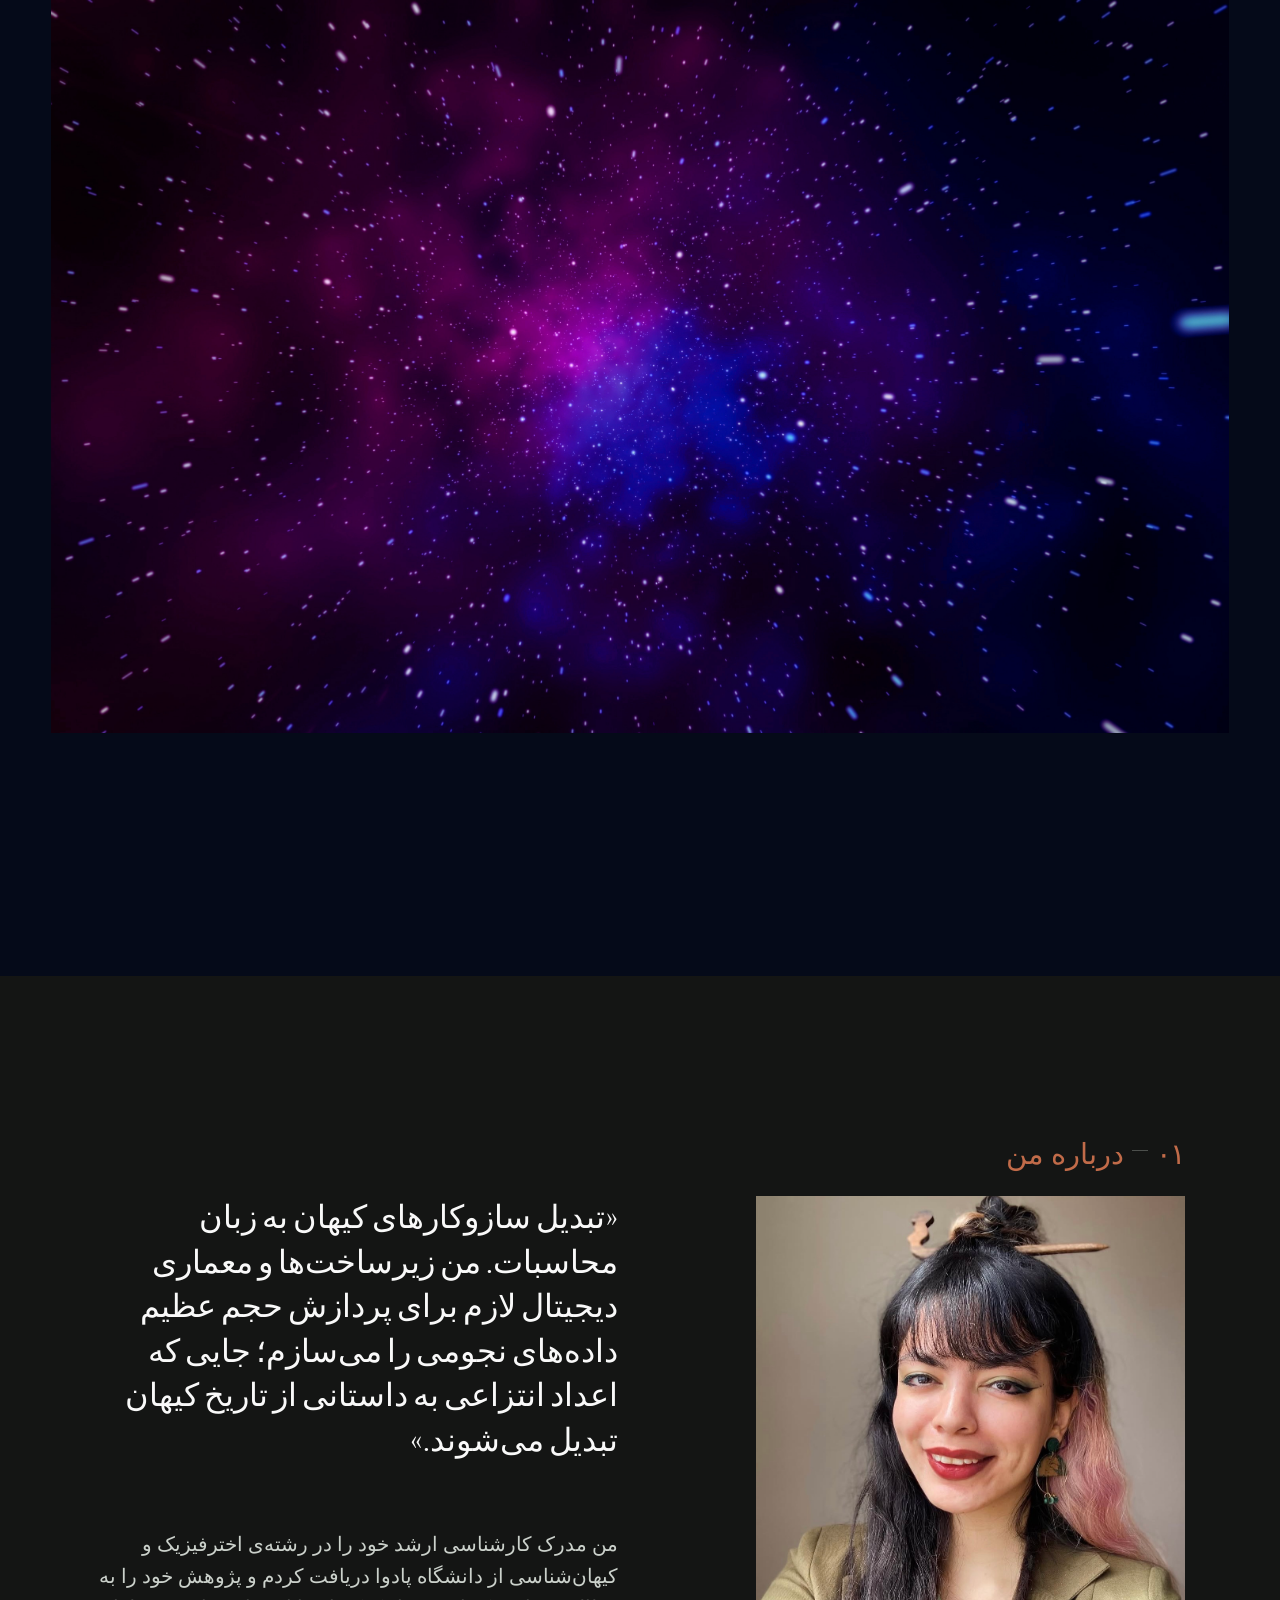
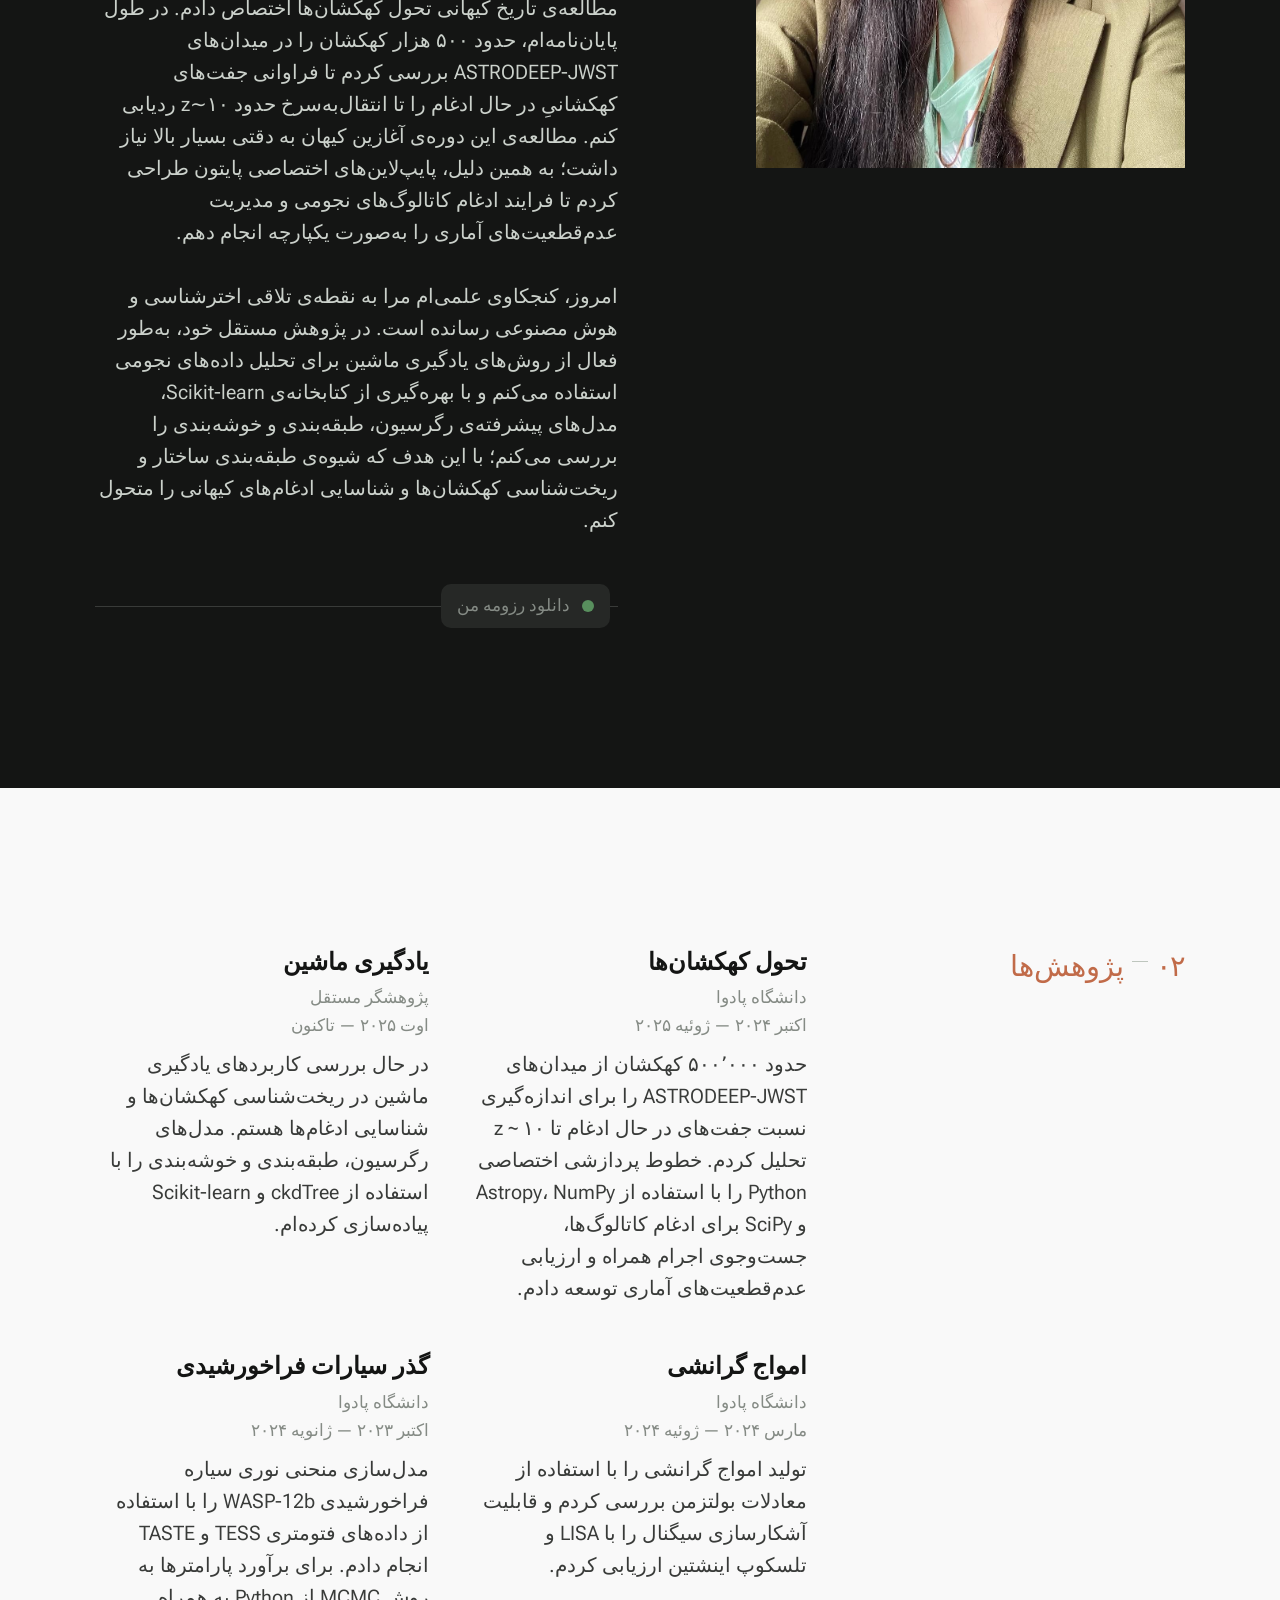
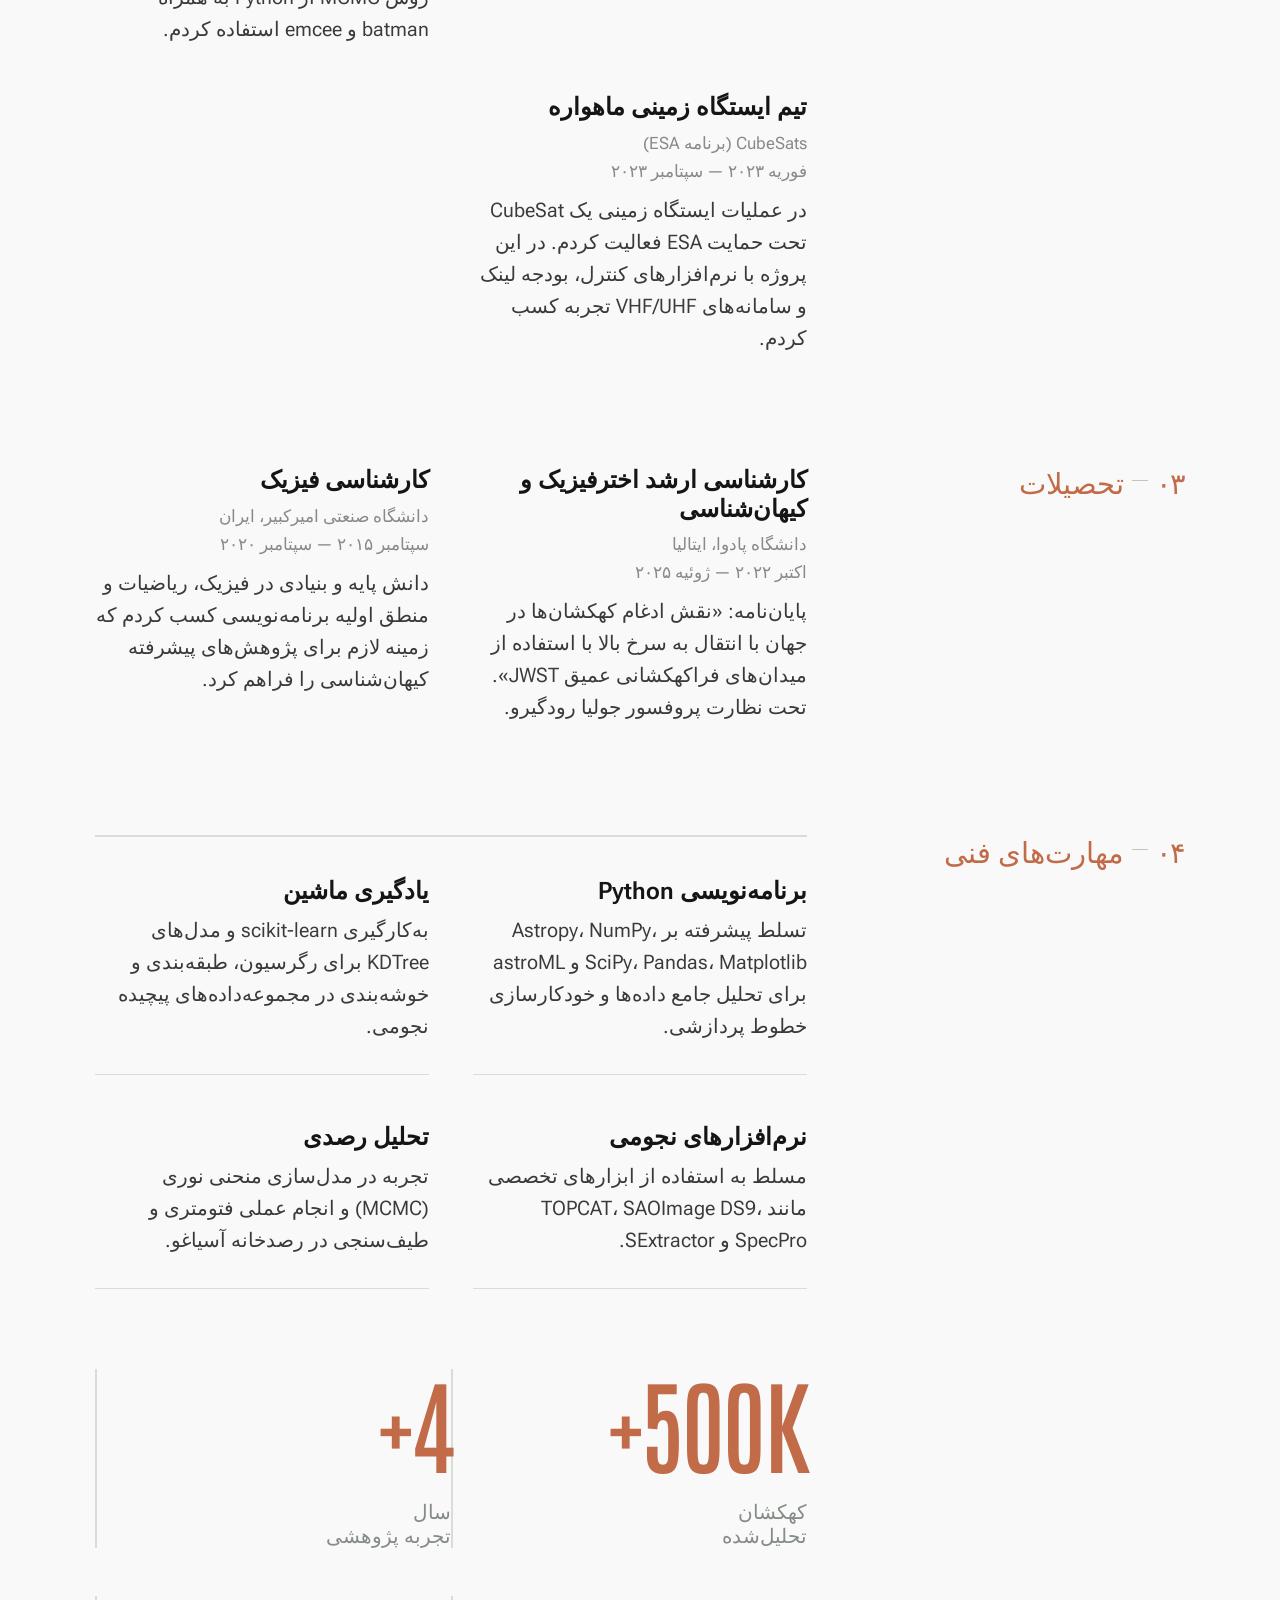
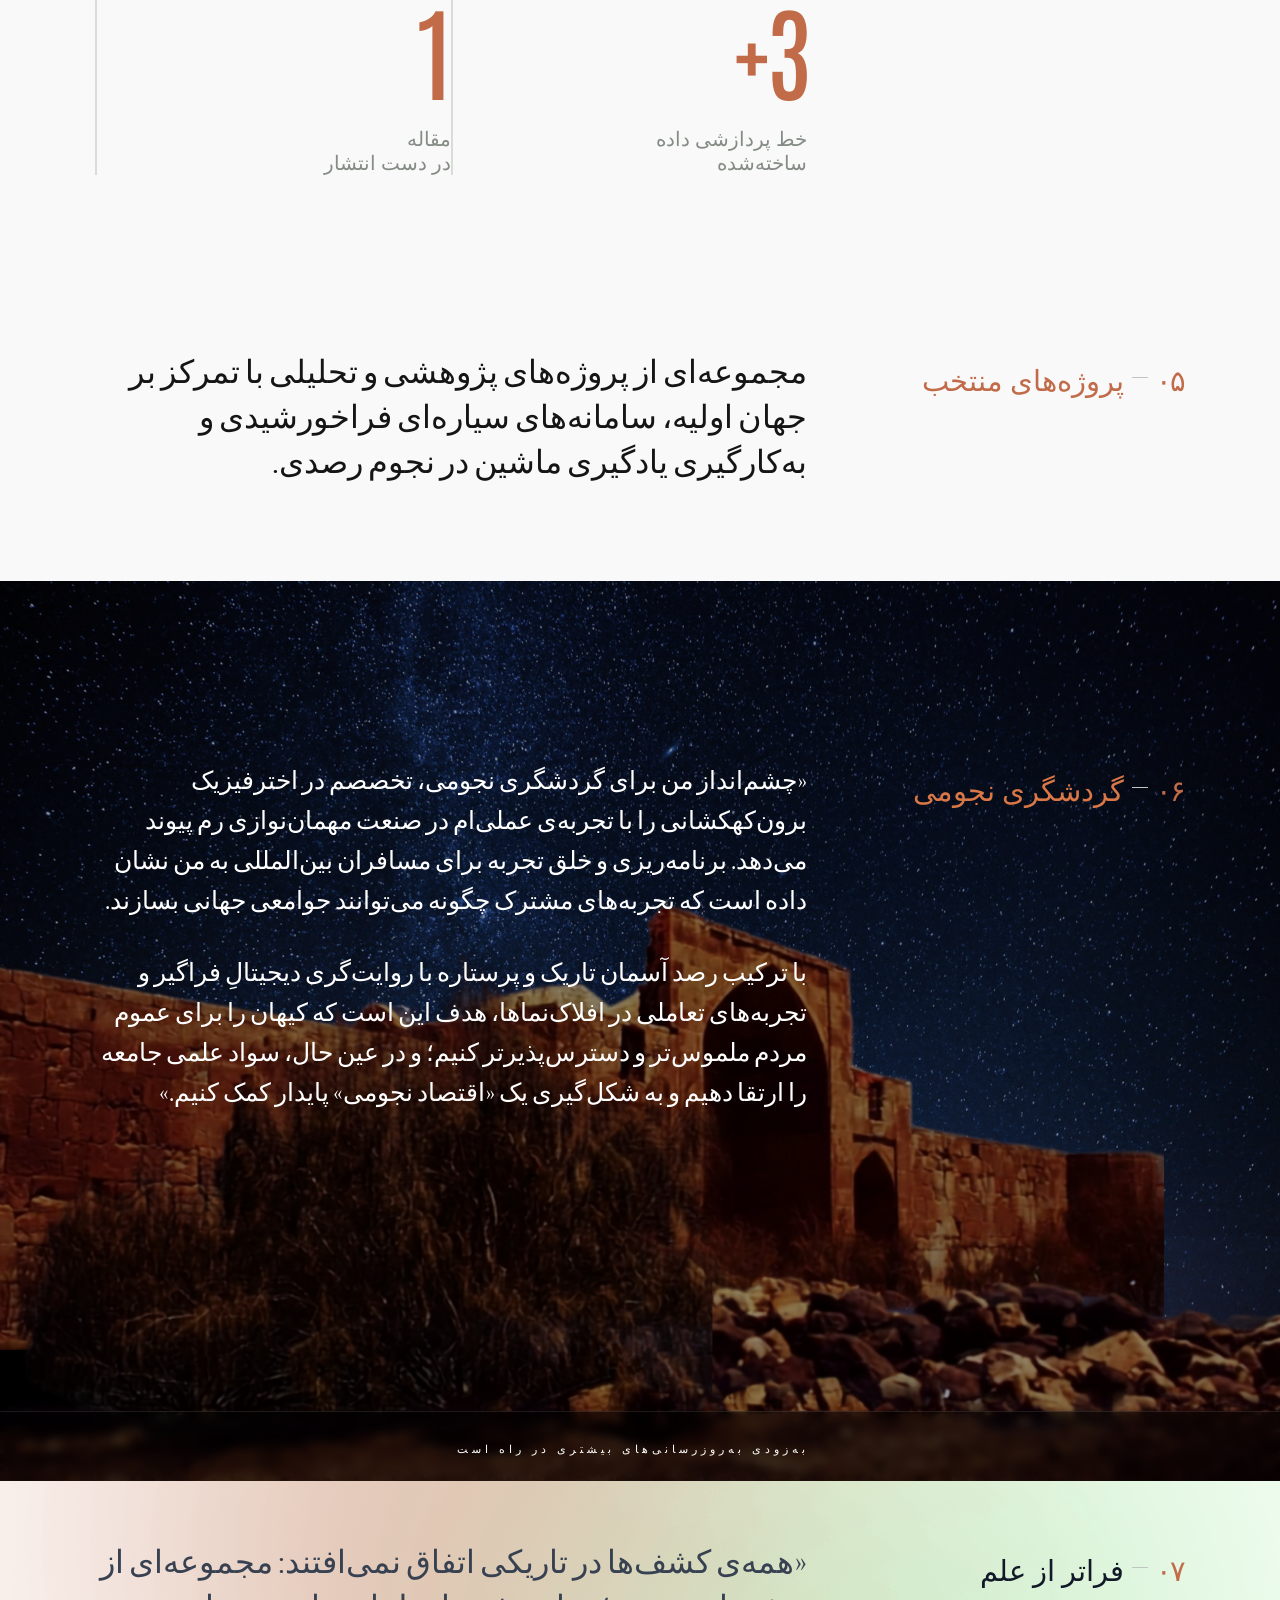
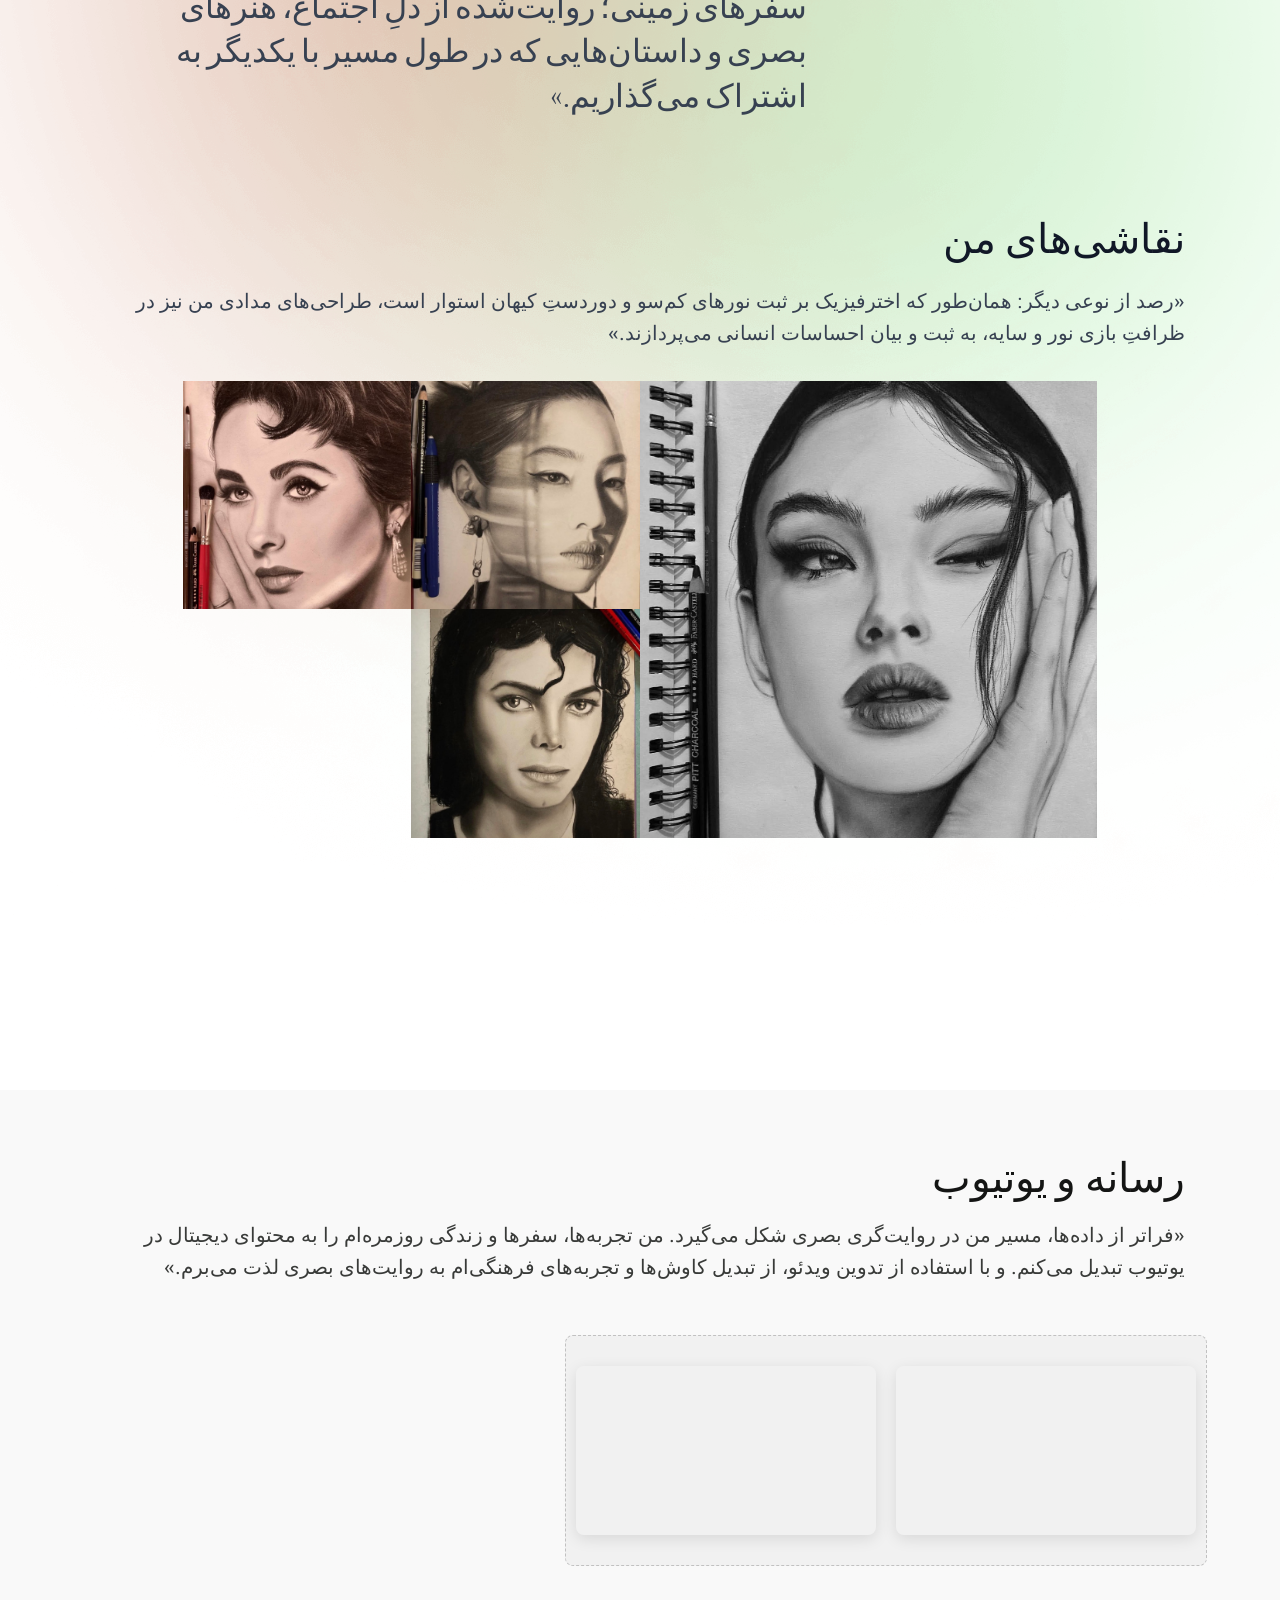
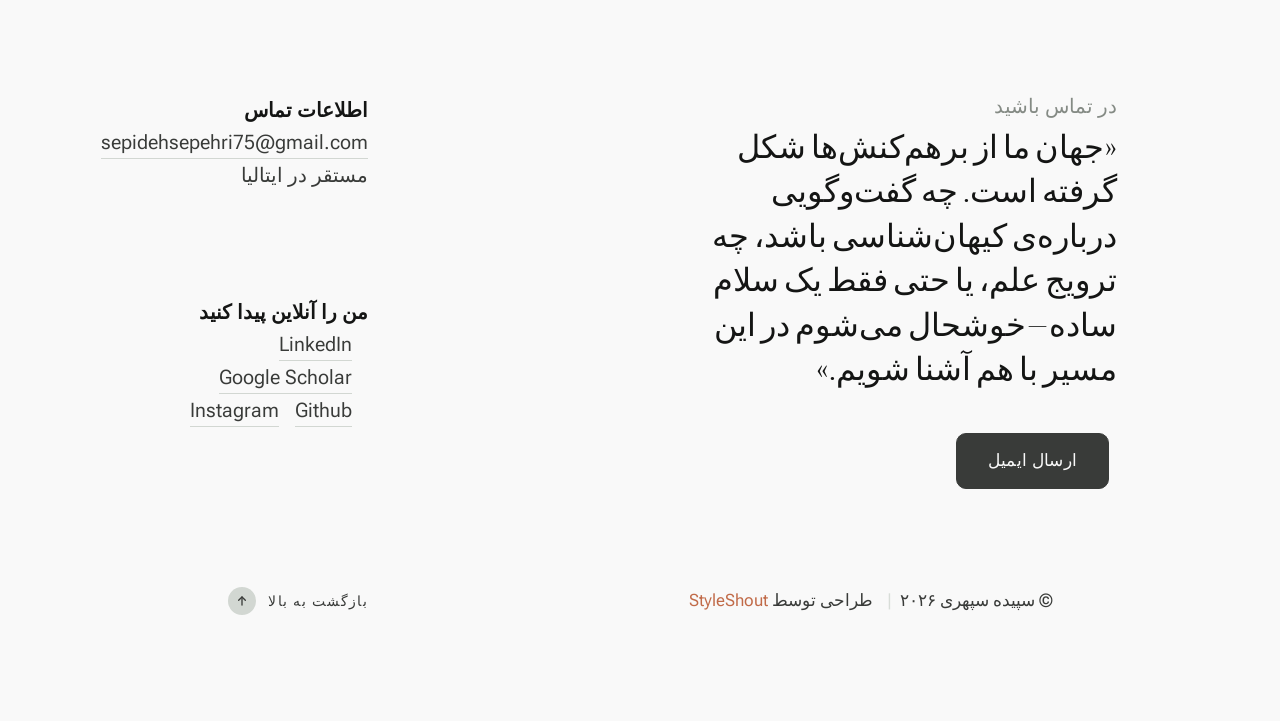
==== commit 1d4711c8: "Update index-fa.html" ====
--- a/index-fa.html
+++ b/index-fa.html
@@ -622,13 +622,27 @@
 «فراتر از داده‌ها، مسیر من در روایت‌گری بصری شکل می‌گیرد. من تجربه‌ها، سفرها و زندگی روزمره‌ام را به محتوای دیجیتال در یوتیوب تبدیل می‌کنم. و با استفاده از تدوین ویدئو، از تبدیل کاوش‌ها و تجربه‌های فرهنگی‌ام به روایت‌های بصری لذت می‌برم.»                    </div>
                         </p>
                         
-                        <!-- جایگاه ویدئوهای یوتیوب -->
-                        <div style="background-color: rgba(0,0,0,0.03); padding: 4rem; text-align: center; border-radius: 8px; border: 1px dashed rgba(0,0,0,0.2); margin-top: 2rem;">
-                            <span style="color: #4b5563; font-size: 1.1rem;"><iframe width="560" height="315" src="https://www.youtube.com/embed/qDvdX4oQfCA?si=WGl0M668CUUQ1Xys" title="پخش‌کننده ویدئوی YouTube" frameborder="0" allow="accelerometer; autoplay; clipboard-write; encrypted-media; gyroscope; picture-in-picture; web-share" referrerpolicy="strict-origin-when-cross-origin" allowfullscreen></iframe><iframe width="560" height="315" src="https://www.youtube.com/embed/6q9_tIpEnHc?si=qjUHbW0grvpOCUz7" title="پخش‌کننده ویدئوی YouTube" frameborder="0" allow="accelerometer; autoplay; clipboard-write; encrypted-media; gyroscope; picture-in-picture; web-share" referrerpolicy="strict-origin-when-cross-origin" allowfullscreen></iframe></span>
-                        </div>
-                    </div>
-                </div>
+<!-- Placeholder for YouTube Embeds -->
+<div style="background-color: rgba(0,0,0,0.03); padding: 3rem 1rem; border-radius: 8px; border: 1px dashed rgba(0,0,0,0.2); margin-top: 2rem;">
+    
+    <div style="display: flex; flex-wrap: wrap; gap: 20px; justify-content: center; align-items: center;">
+        
+        <!-- ویدیوی اول -->
+        <div style="flex: 1 1 45%; min-width: 300px; max-width: 560px;">
+            <div style="position: relative; padding-bottom: 56.25%; height: 0; overflow: hidden; border-radius: 8px; box-shadow: 0 4px 15px rgba(0,0,0,0.1);">
+                <iframe style="position: absolute; top: 0; left: 0; width: 100%; height: 100%;" src="https://www.youtube.com/embed/qDvdX4oQfCA?si=WGl0M668CUUQ1Xys" title="YouTube video player" frameborder="0" allow="accelerometer; autoplay; clipboard-write; encrypted-media; gyroscope; picture-in-picture; web-share" allowfullscreen></iframe>
             </div>
+        </div>
+
+        <!-- ویدیوی دوم -->
+        <div style="flex: 1 1 45%; min-width: 300px; max-width: 560px;">
+            <div style="position: relative; padding-bottom: 56.25%; height: 0; overflow: hidden; border-radius: 8px; box-shadow: 0 4px 15px rgba(0,0,0,0.1);">
+                <iframe style="position: absolute; top: 0; left: 0; width: 100%; height: 100%;" src="https://www.youtube.com/embed/6q9_tIpEnHc?si=qjUHbW0grvpOCUz7" title="YouTube video player" frameborder="0" allow="accelerometer; autoplay; clipboard-write; encrypted-media; gyroscope; picture-in-picture; web-share" allowfullscreen></iframe>
+            </div>
+        </div>
+
+    </div>
+</div>
 
         </section> <!-- پایان فراتر از علم -->
             
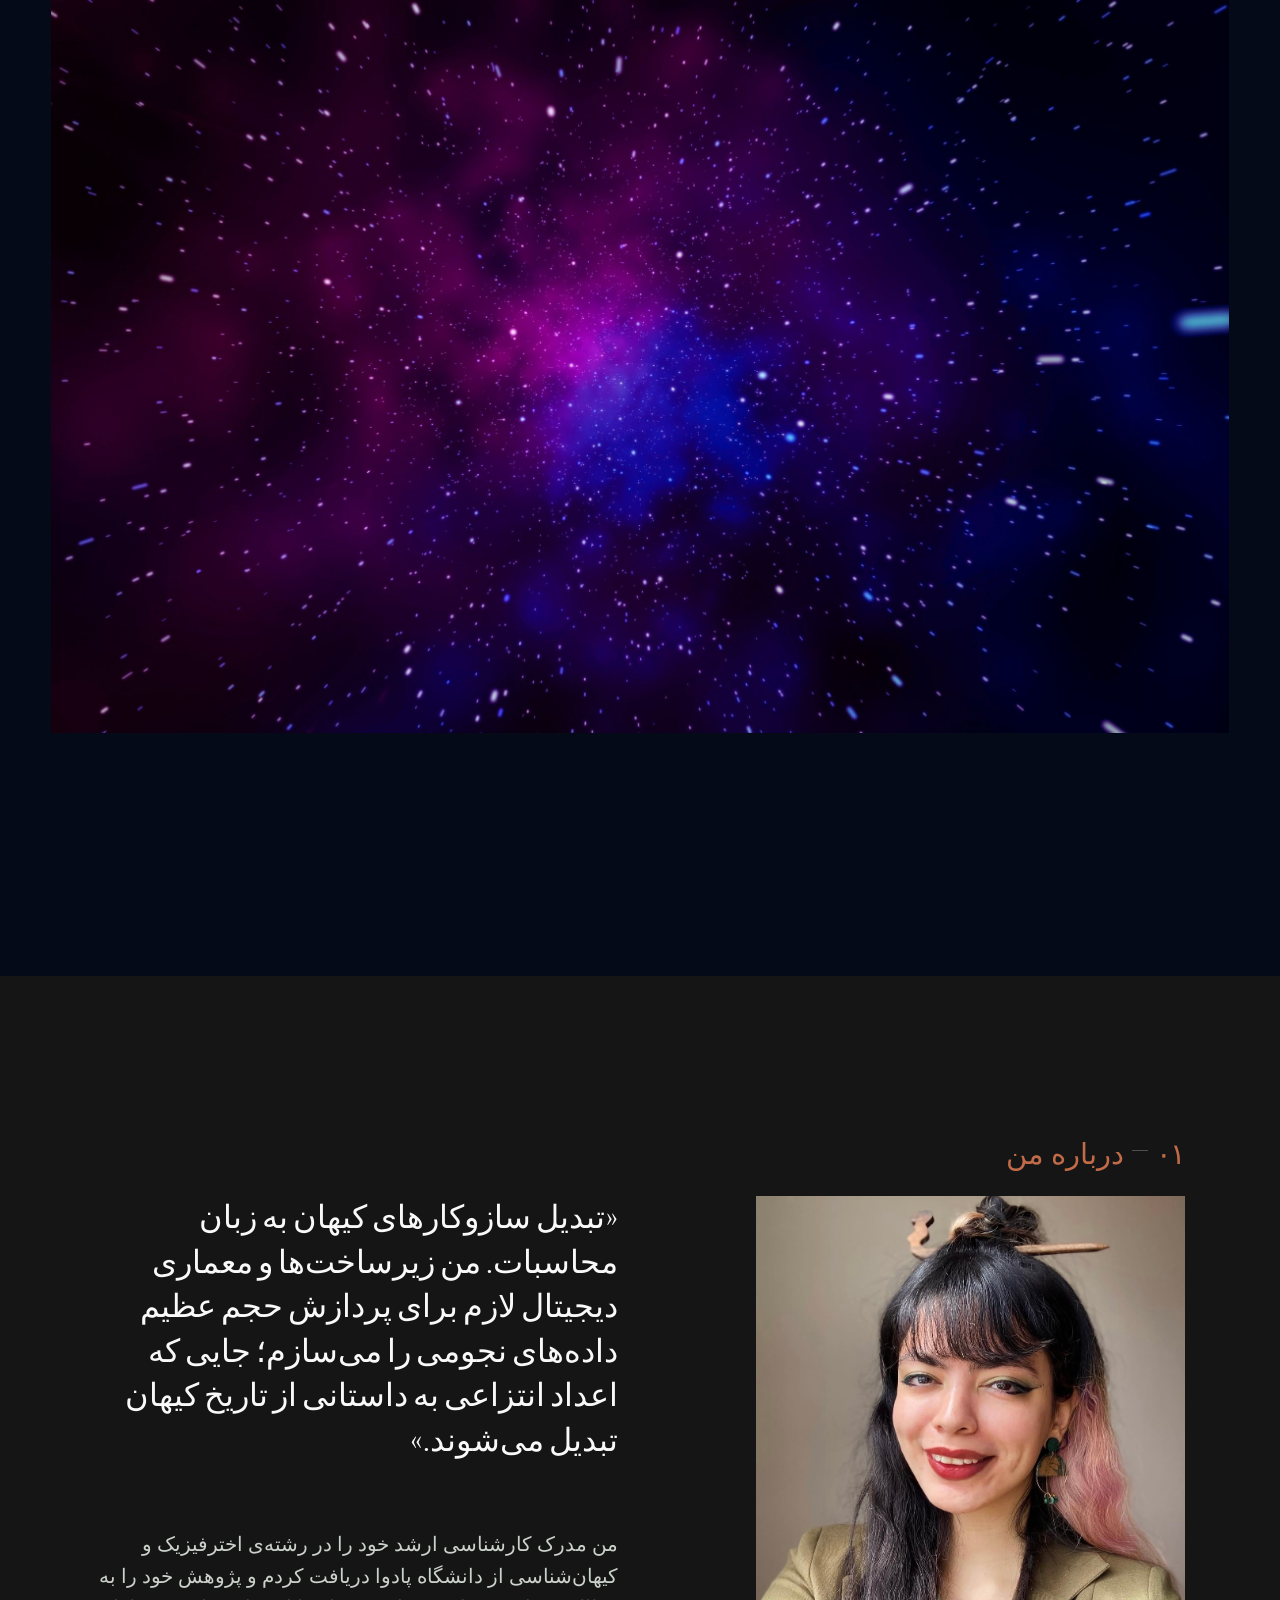
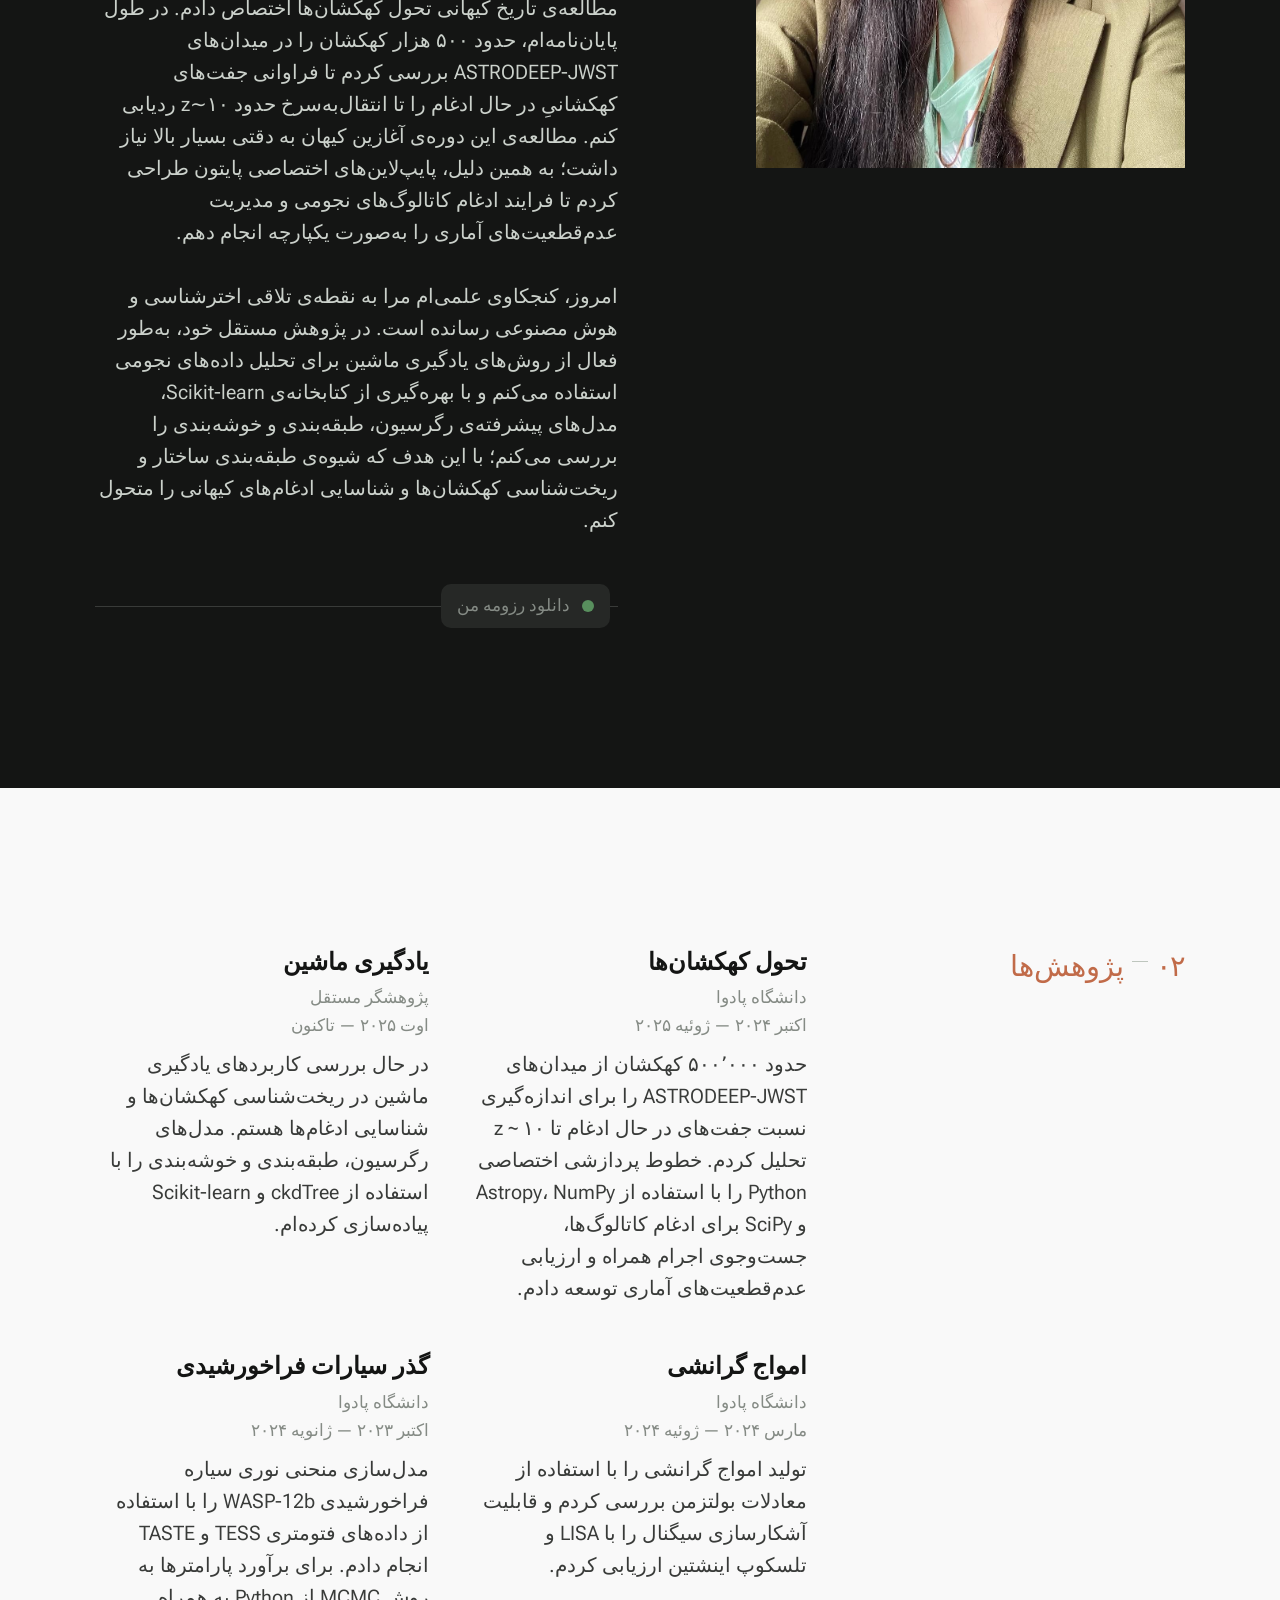
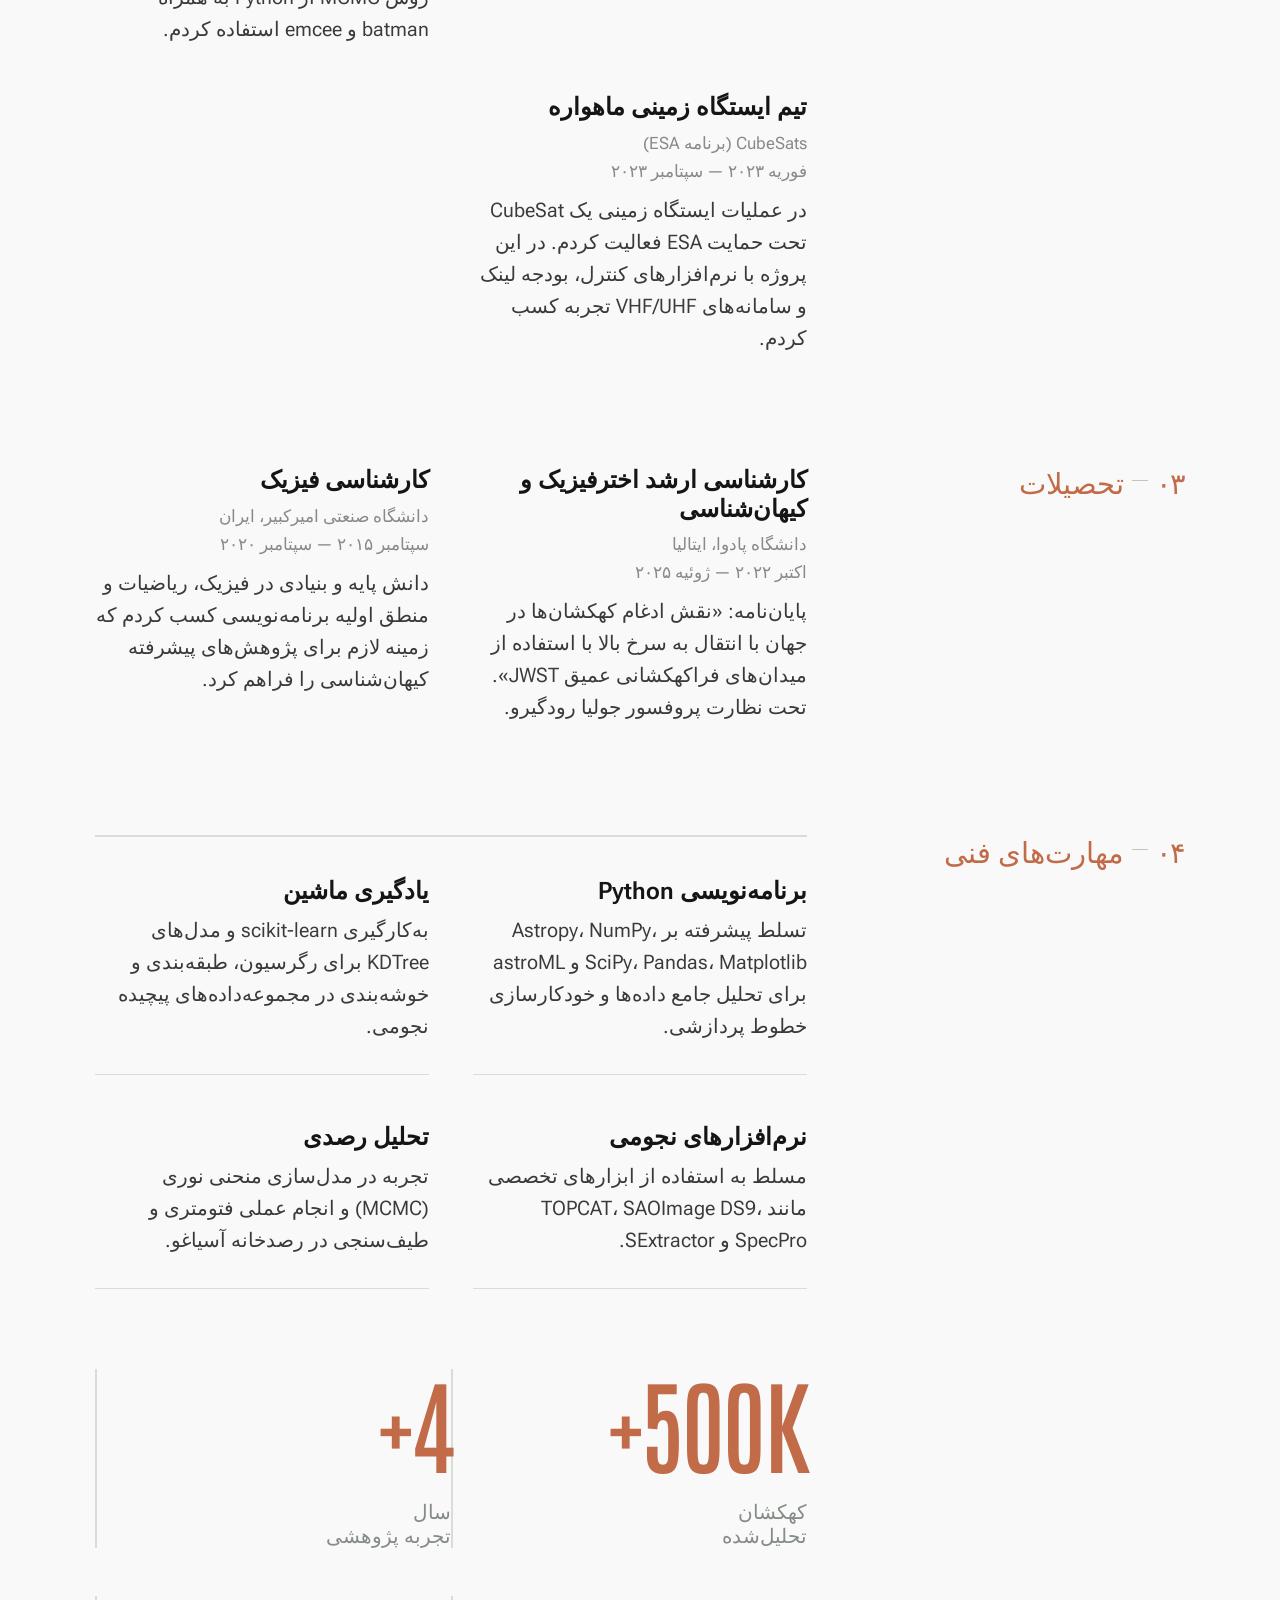
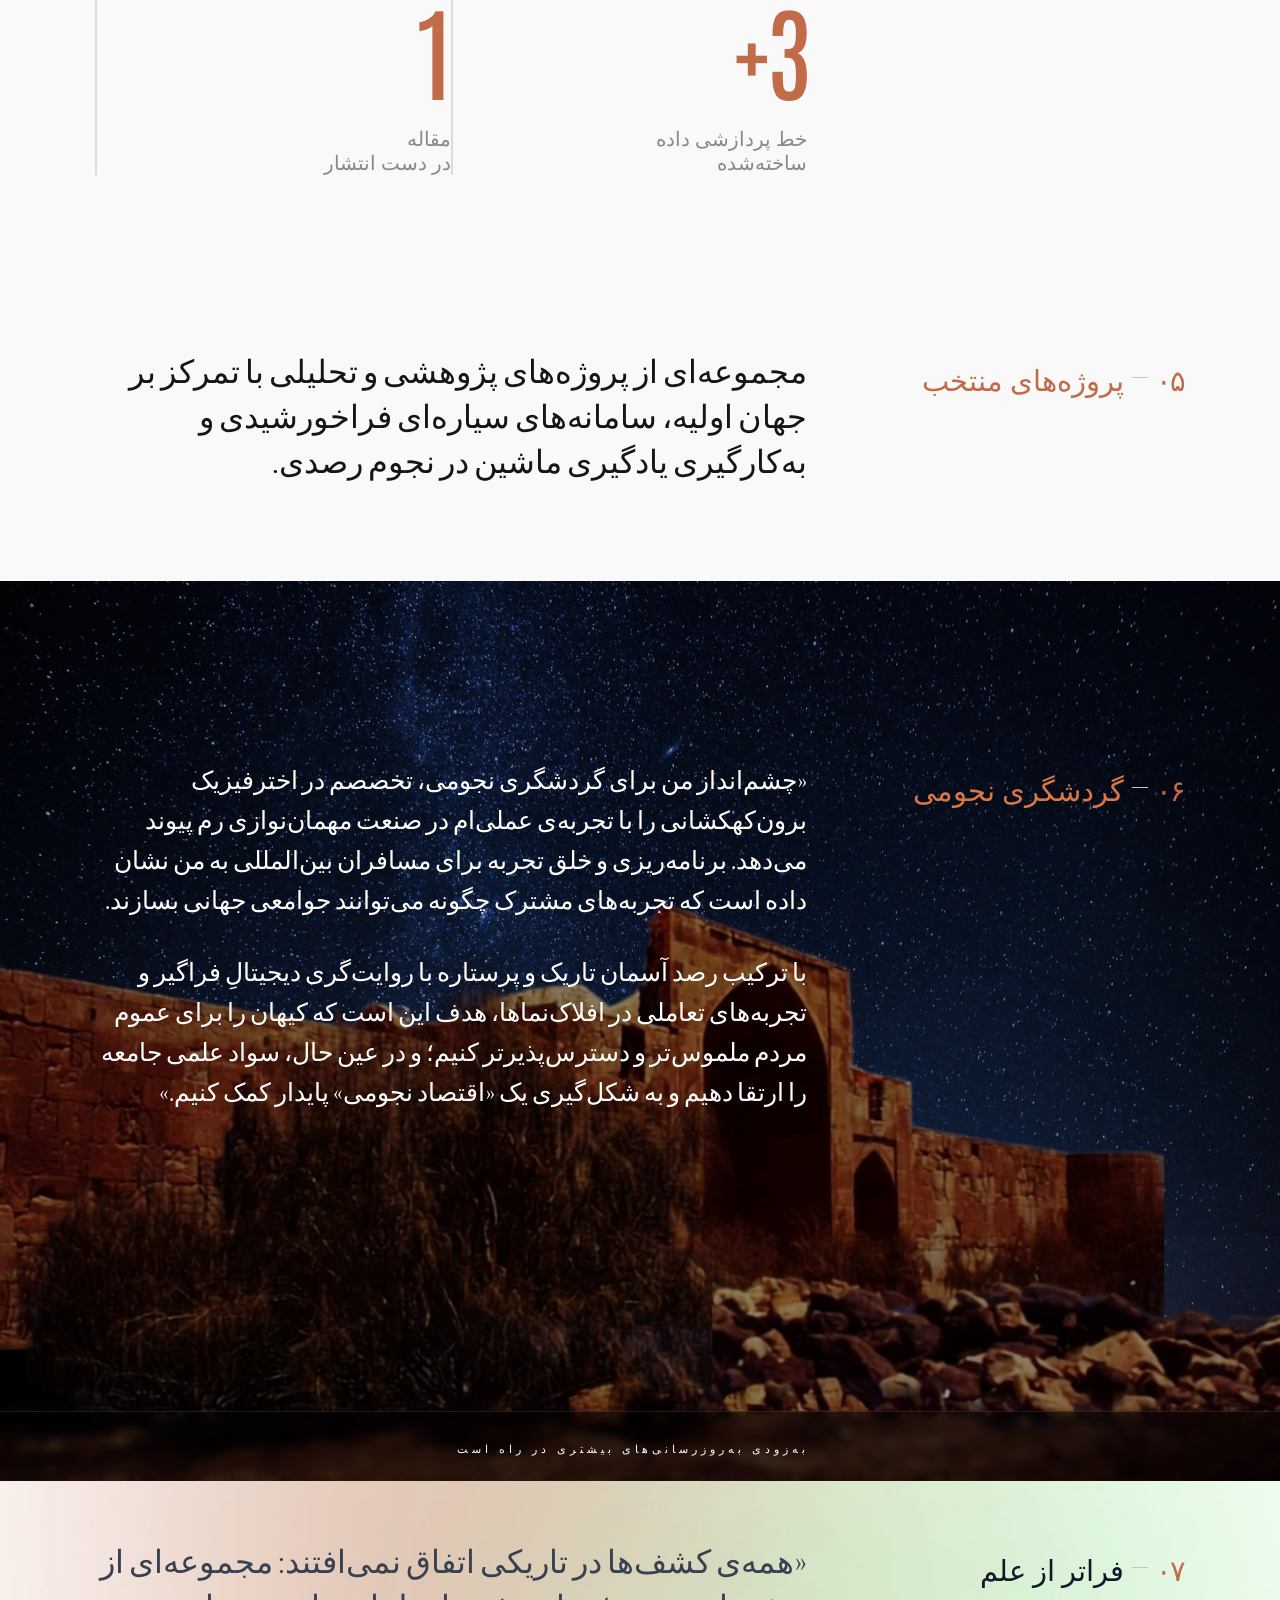
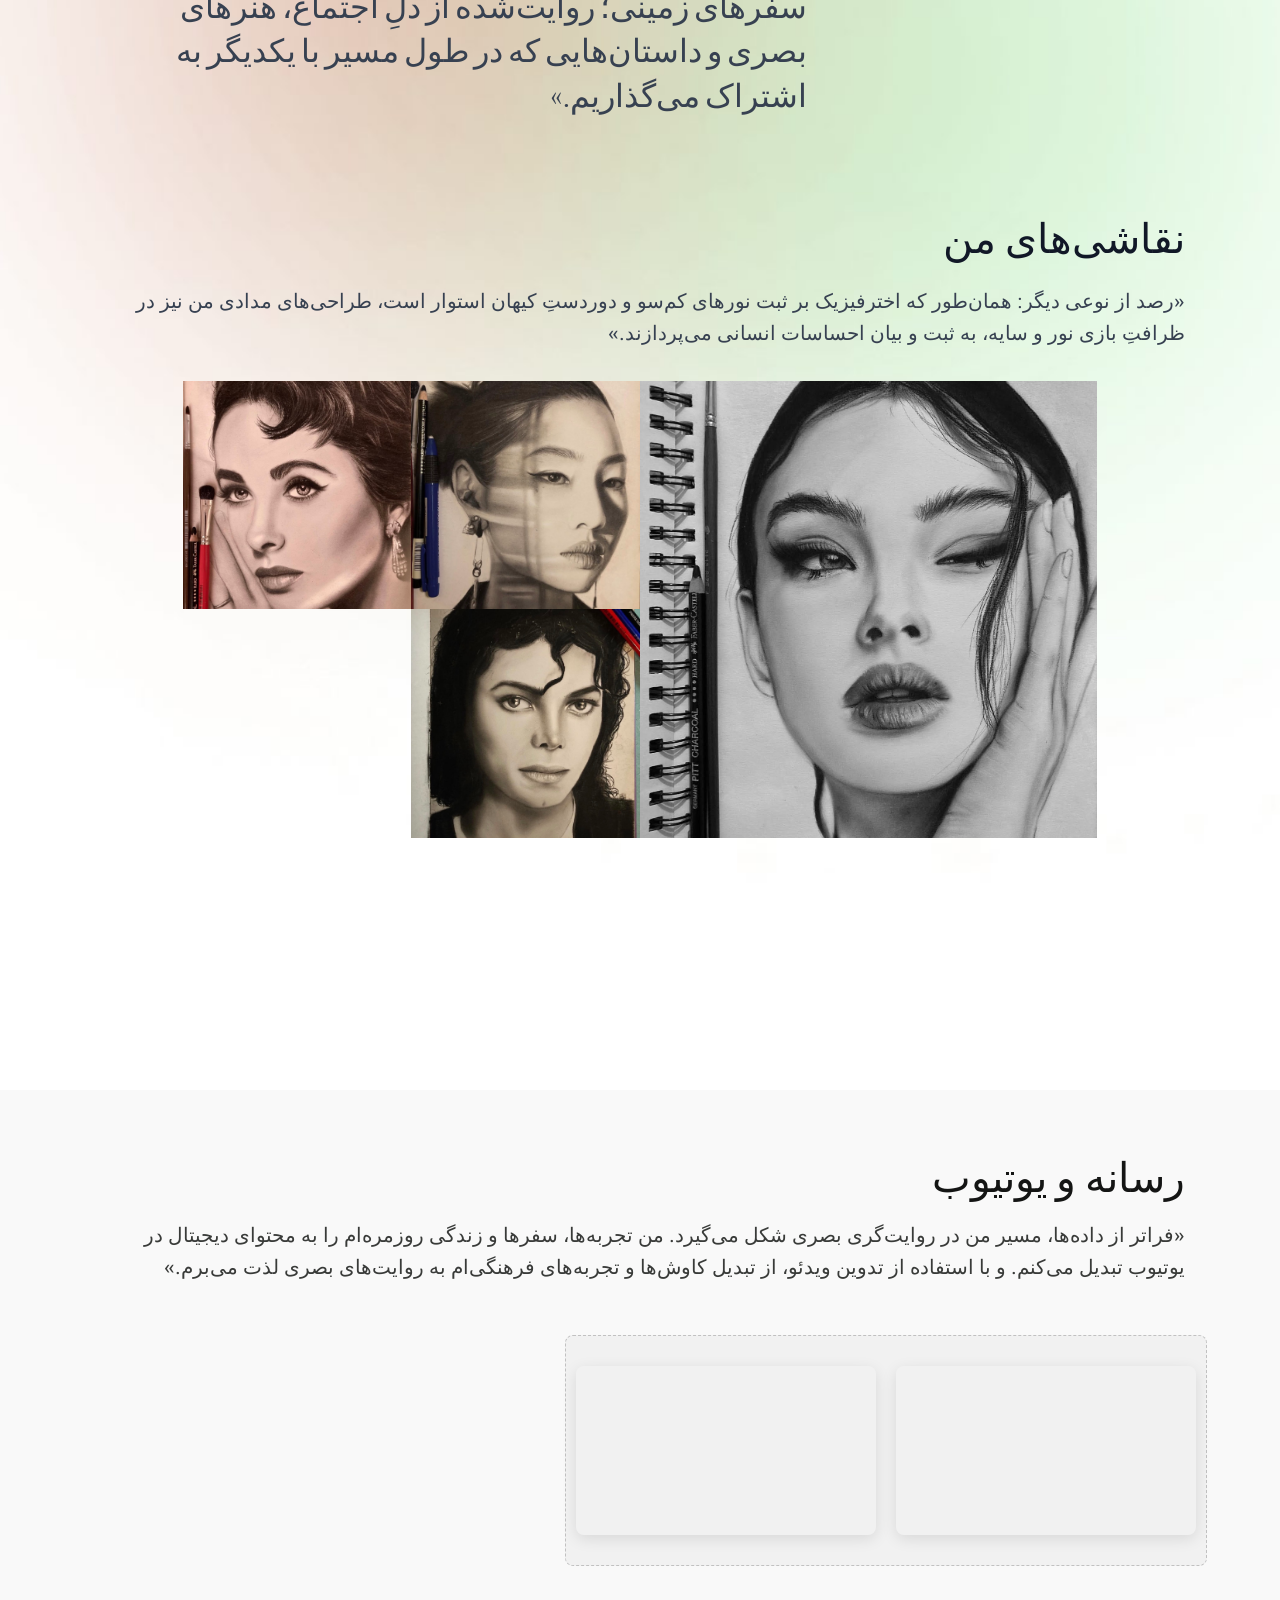
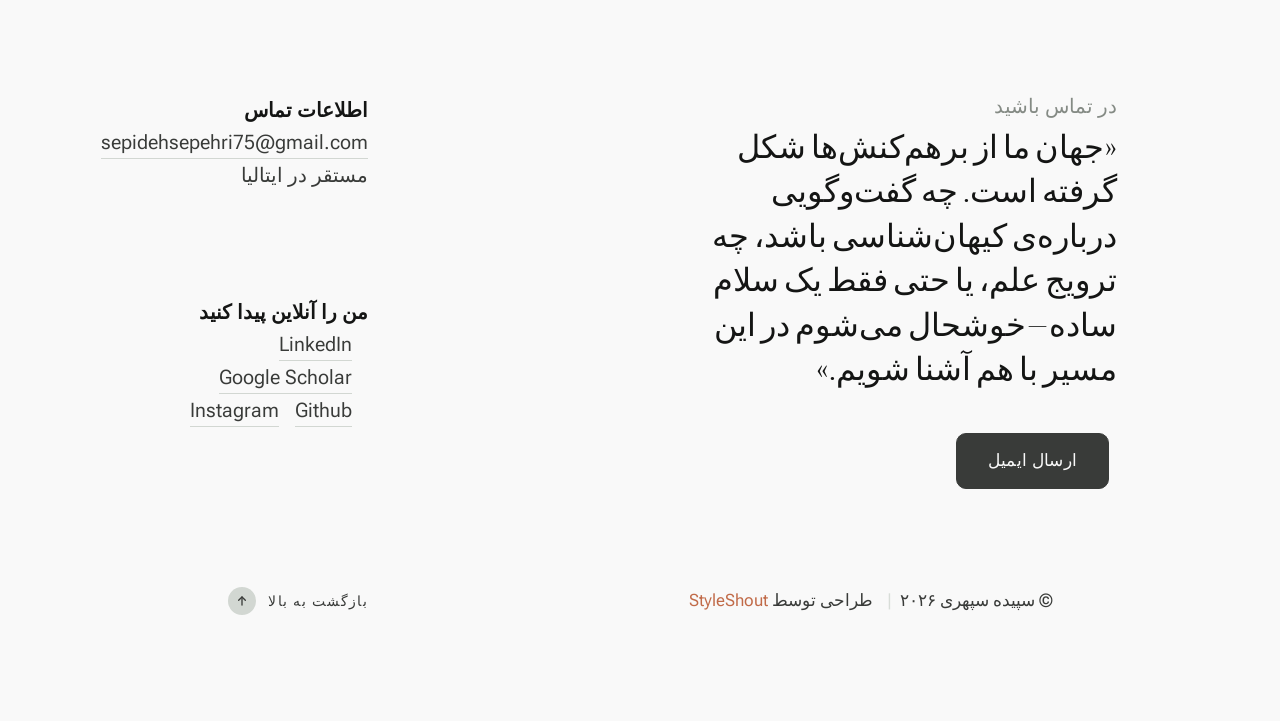
==== commit 84761a7c: "Add files via upload" ====
--- a/index-fa.html
+++ b/index-fa.html
@@ -394,7 +394,7 @@
         <style>
             /* استایل‌های بخش Astro Tourism (تصویر تمام‌صفحه) */
             #astrotourism {
-                background-image: url('images/astro-tour.png') !important;
+                background-image: url('images/astro-tour.jpg') !important;
                 background-size: cover !important;
                 background-position: center !important;
                 background-repeat: no-repeat !important;
@@ -486,7 +486,7 @@
         <style>
             /* استایل‌های اختصاصی برای روشن کردن بخش Beyond Science */
             #beyondscience {
-                background-image: url('images/beyond-bg.png') !important;
+                background-image: url('images/beyond-bg.jpg') !important;
                 background-color: #ffffff !important;
                 background-size: cover;
                 background-position: center;
--- a/css/styles.css
+++ b/css/styles.css
@@ -3472,7 +3472,7 @@
     --content-padding-top   : var(--vspace-6);
     --content-padding-bottom: max(var(--vspace-5_5), 20vh);
 
-    background-image        : url(../images/intro-bg.png);
+    background-image        : url(../images/intro-bg.jpg);
     background-repeat       : no-repeat;
     background-position     : center top;
     background-size         : contain;
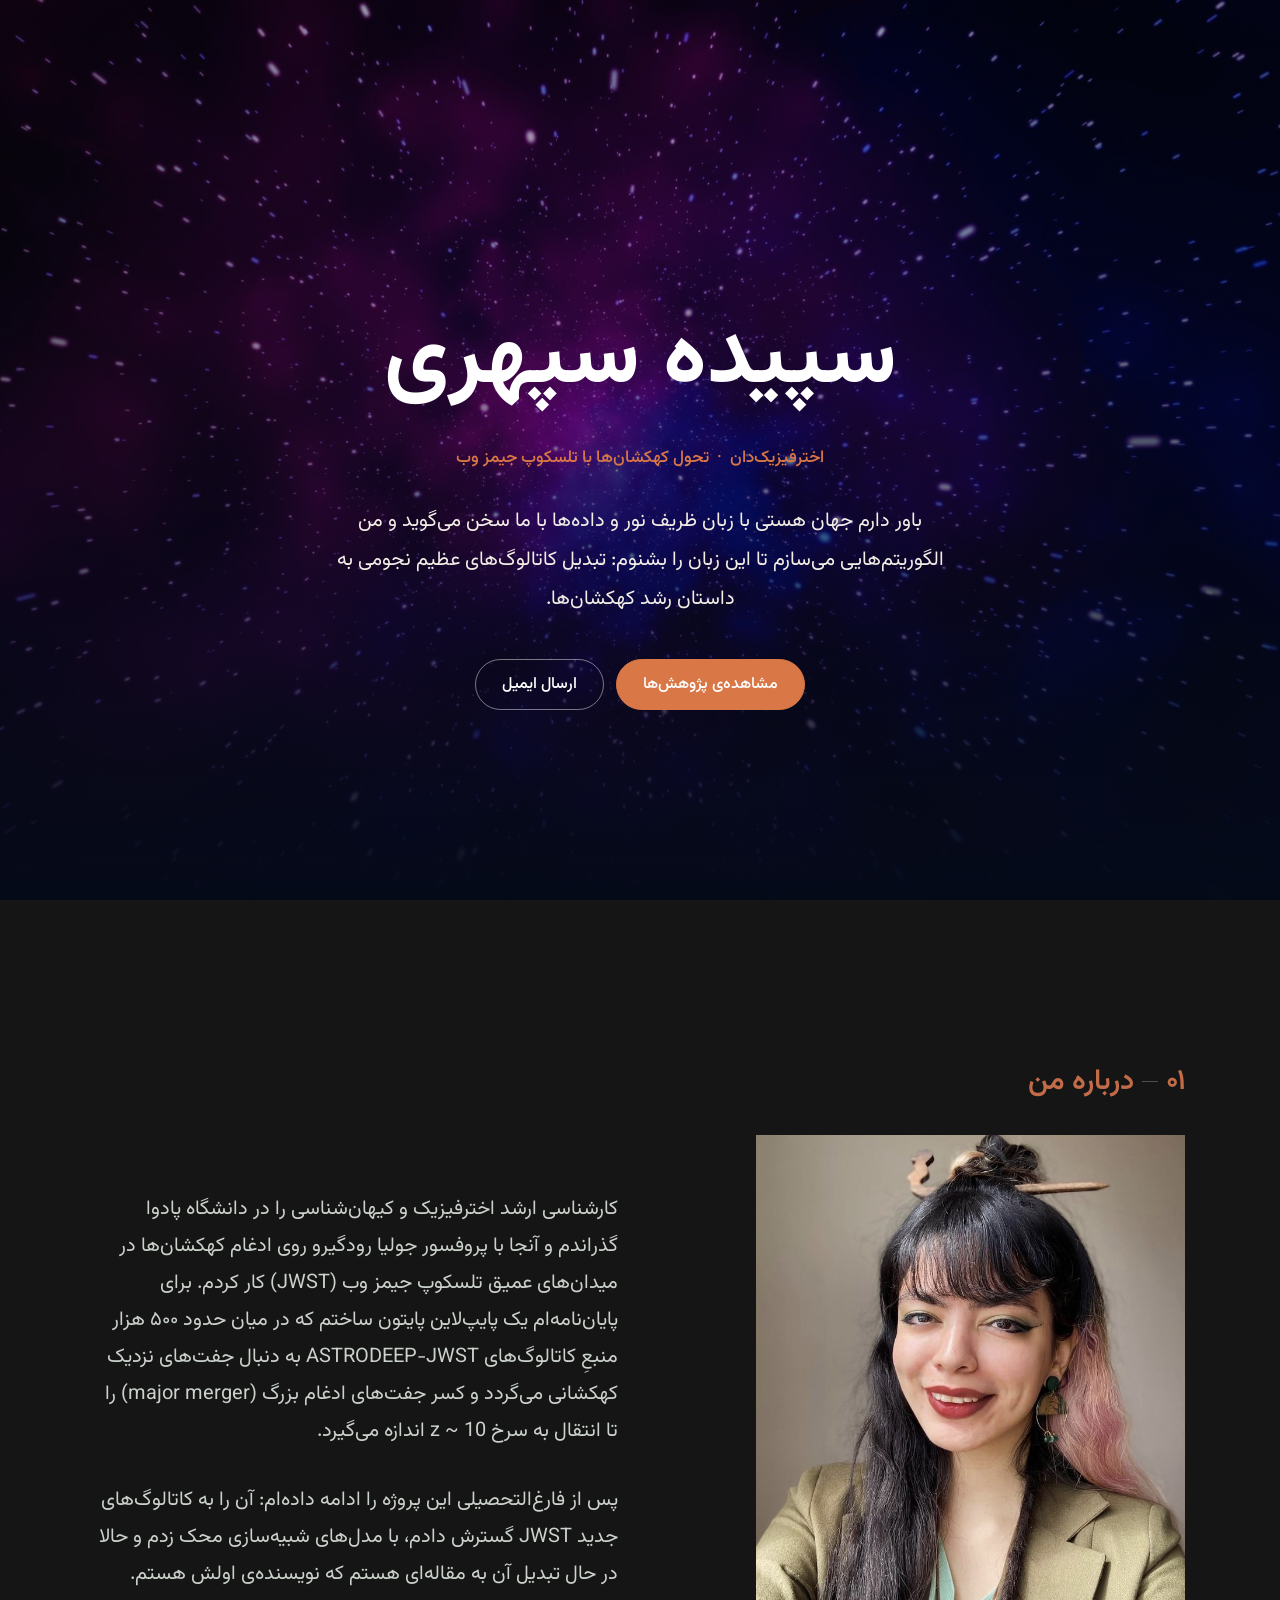
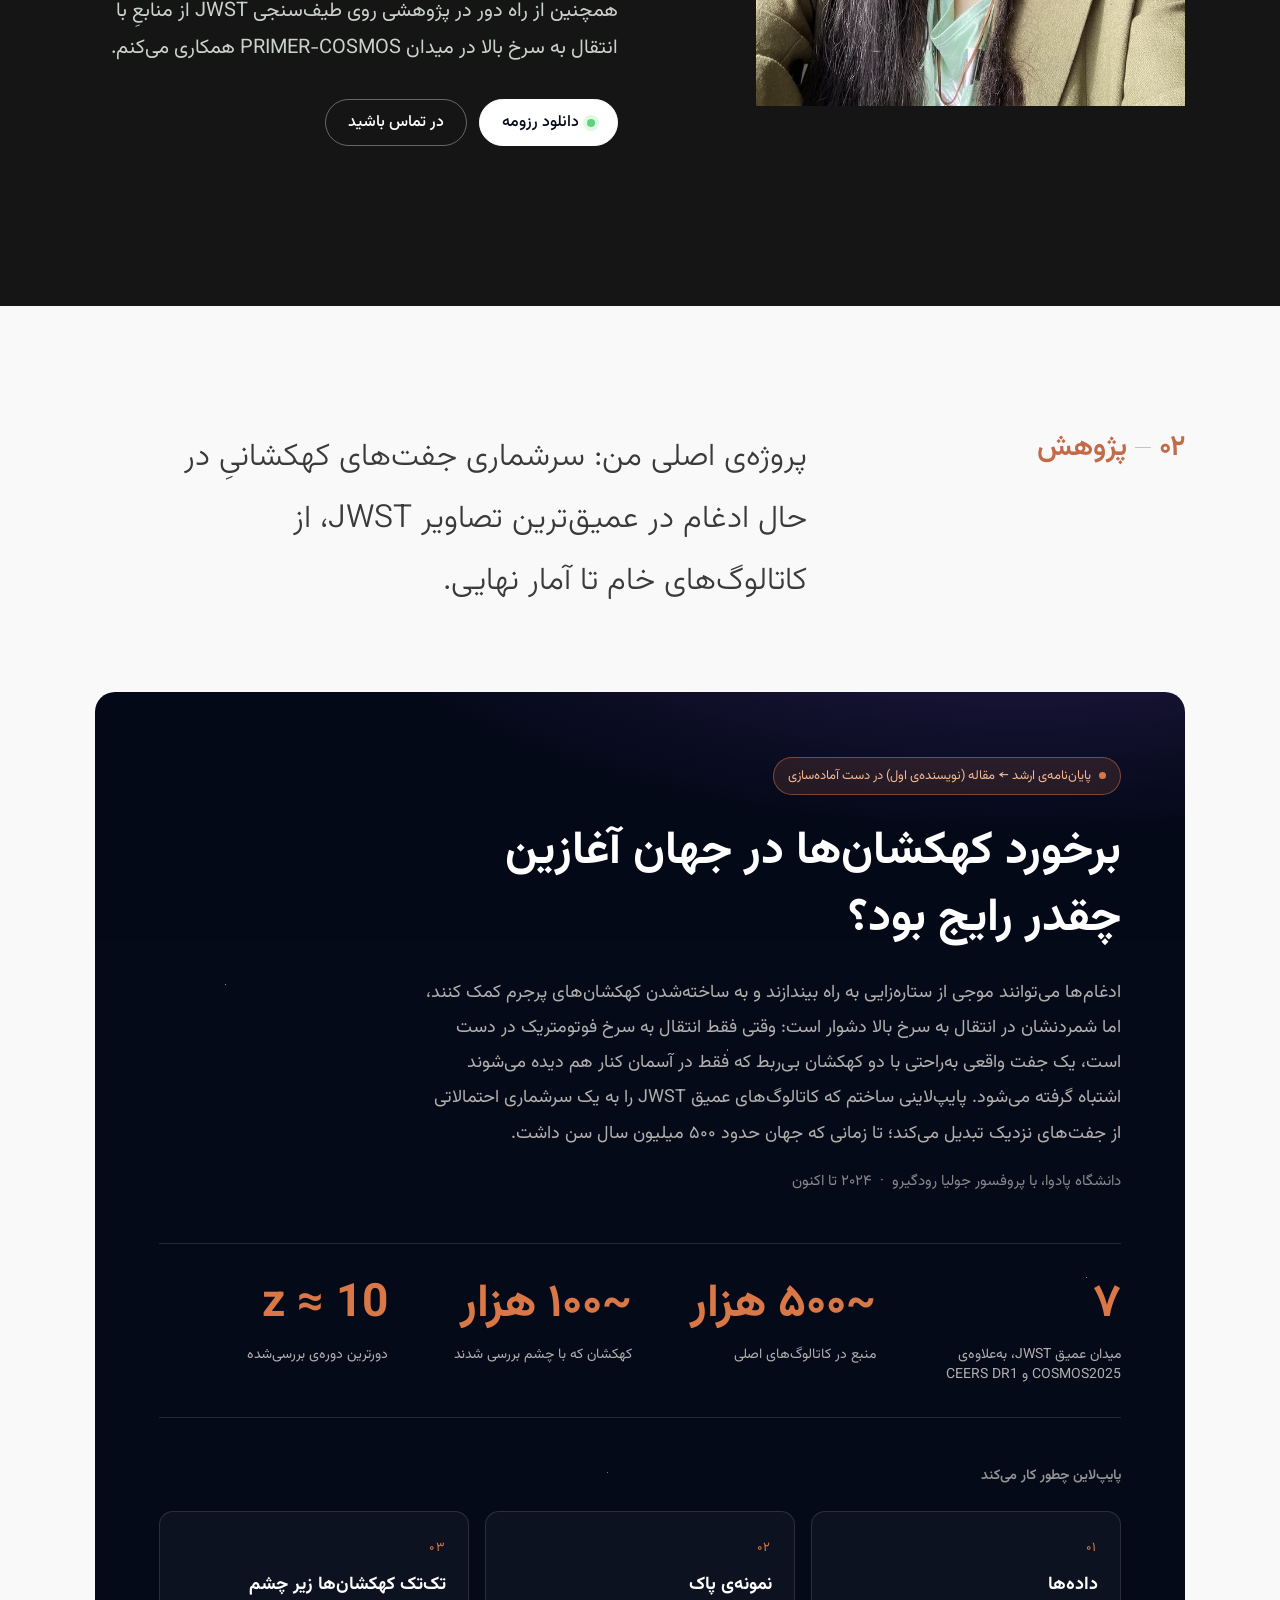
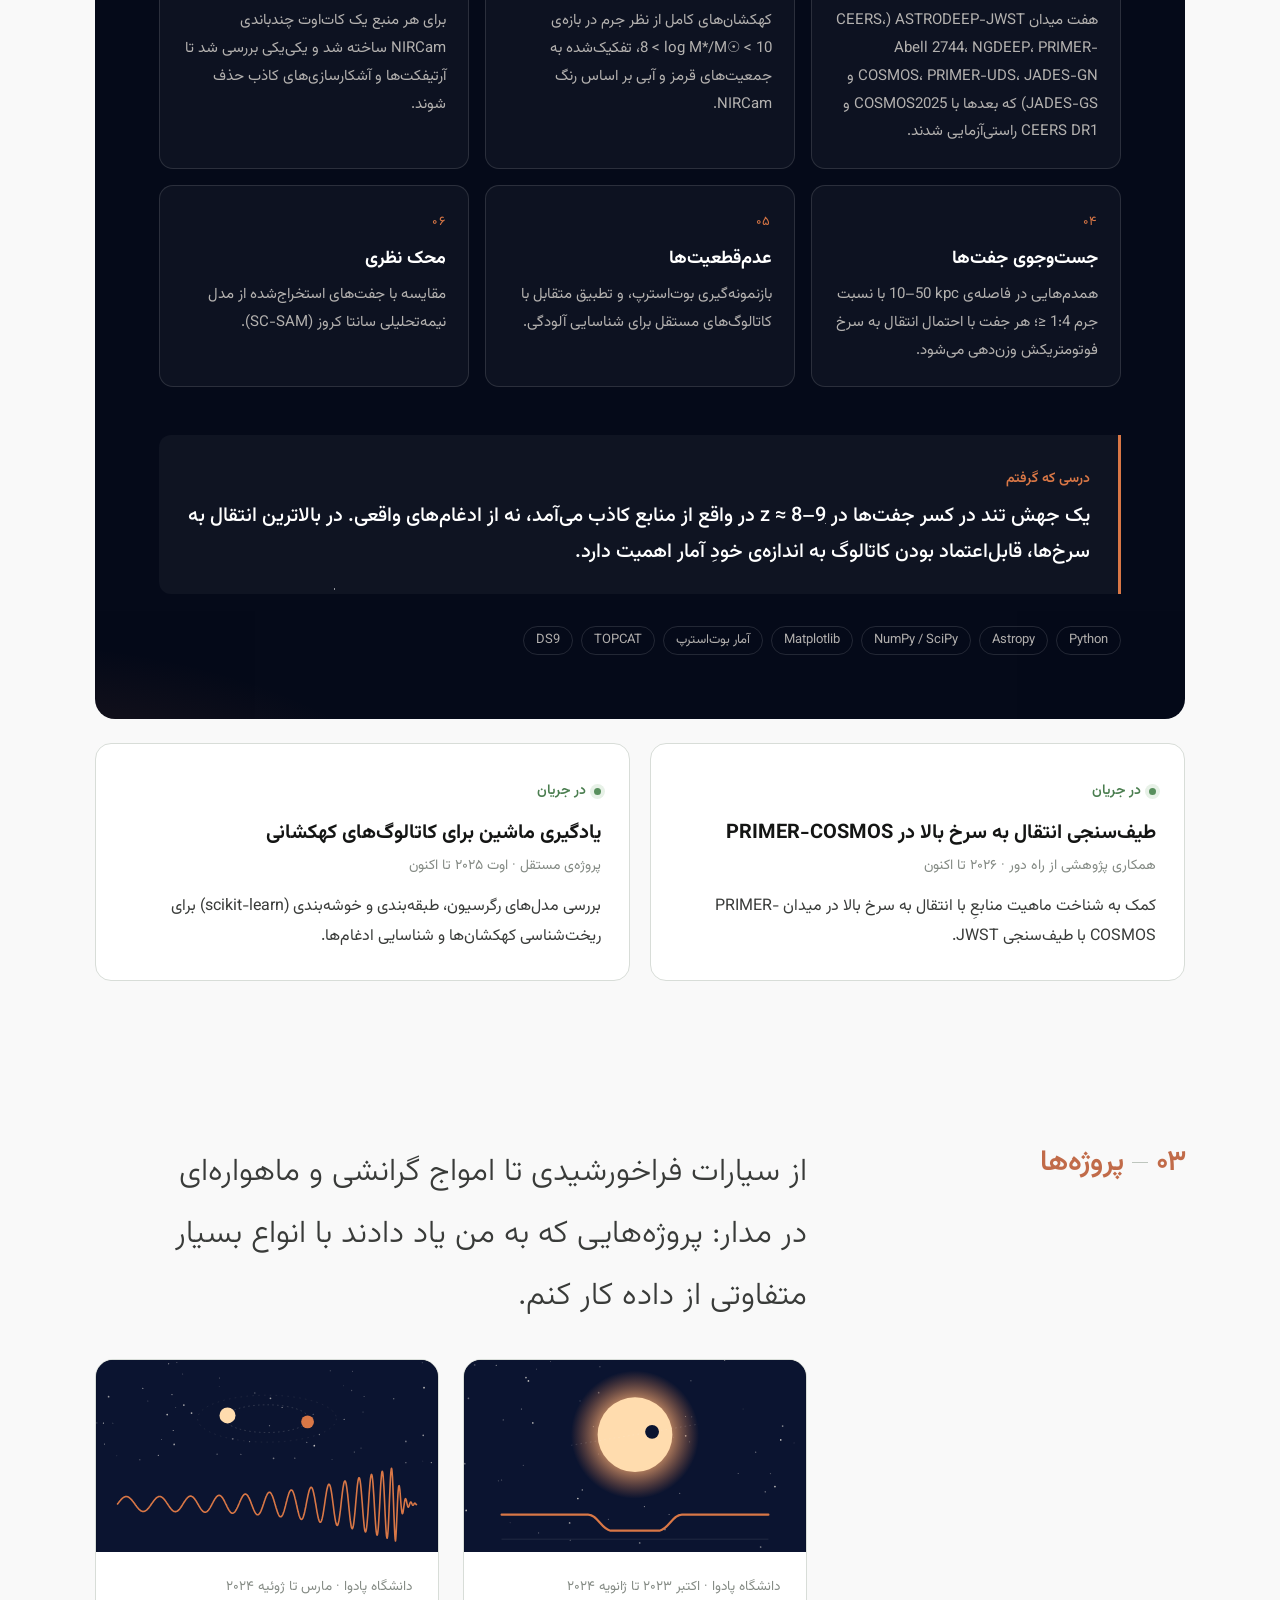
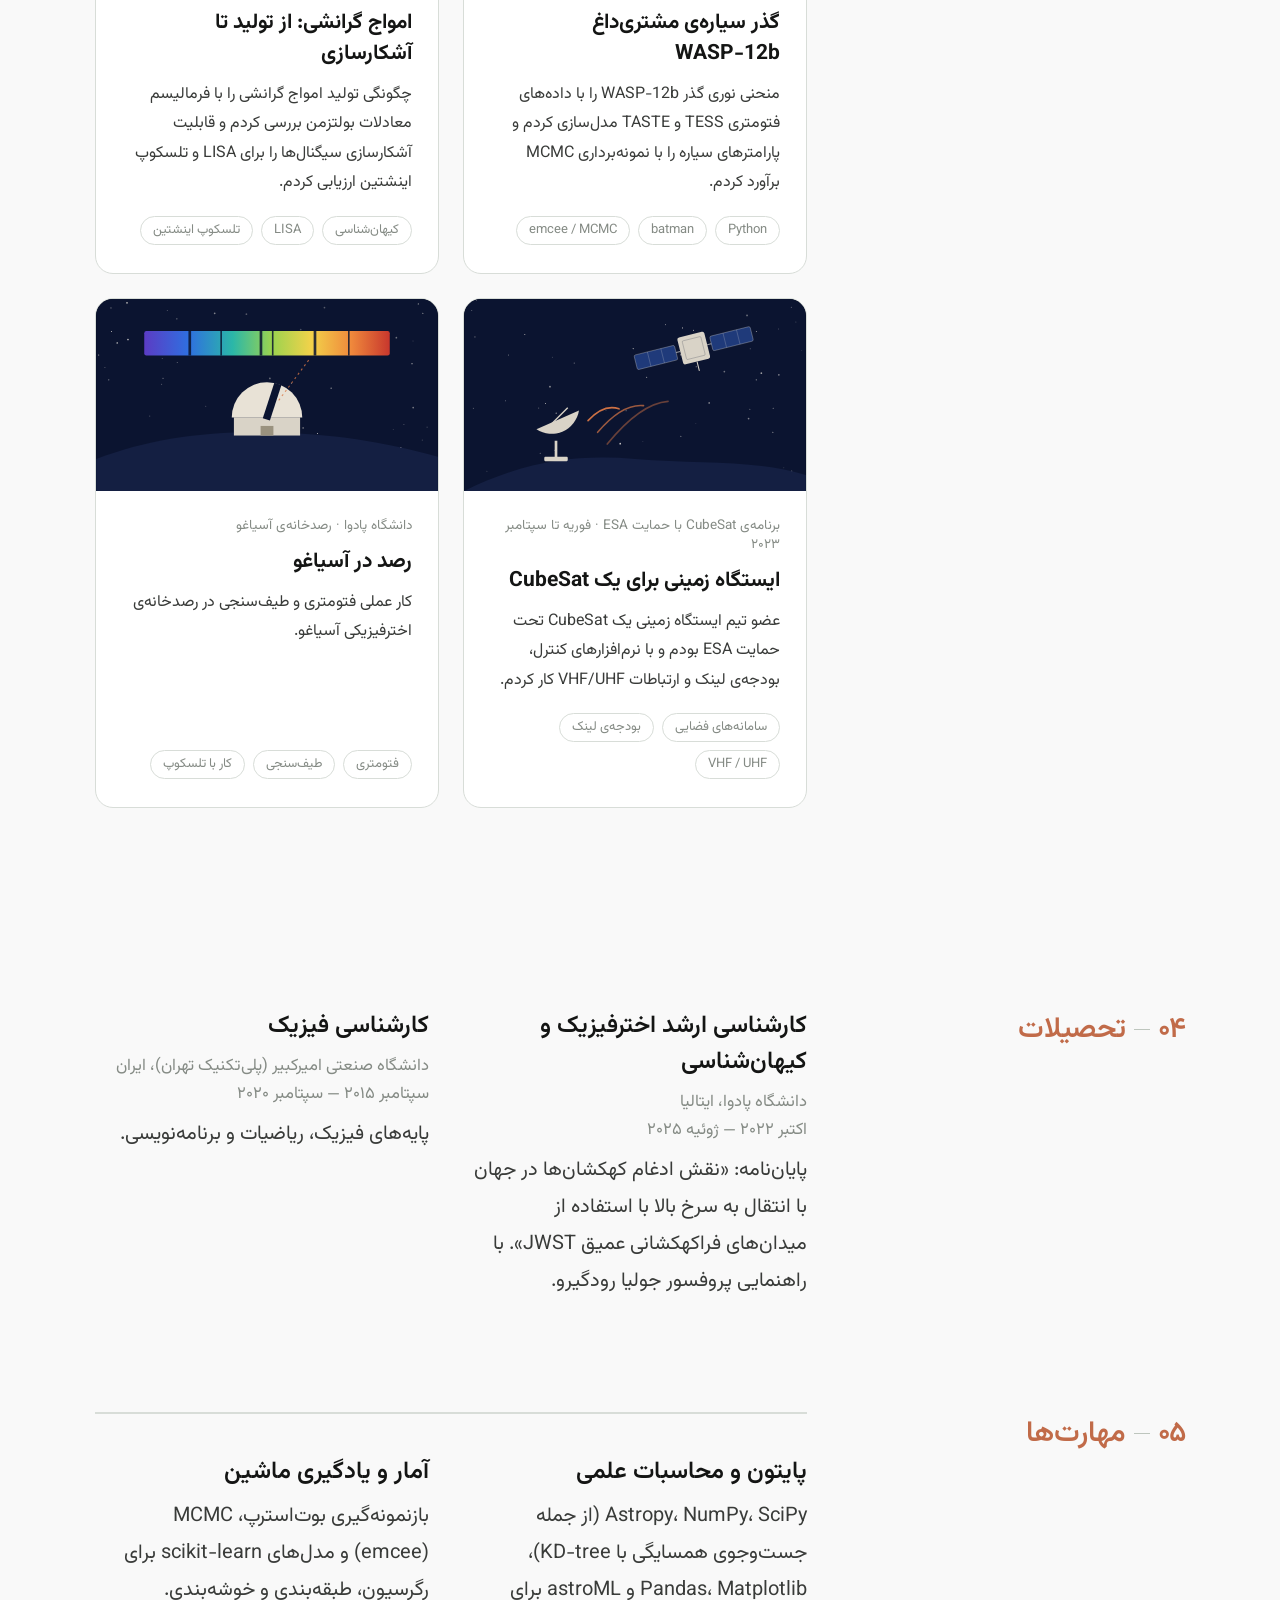
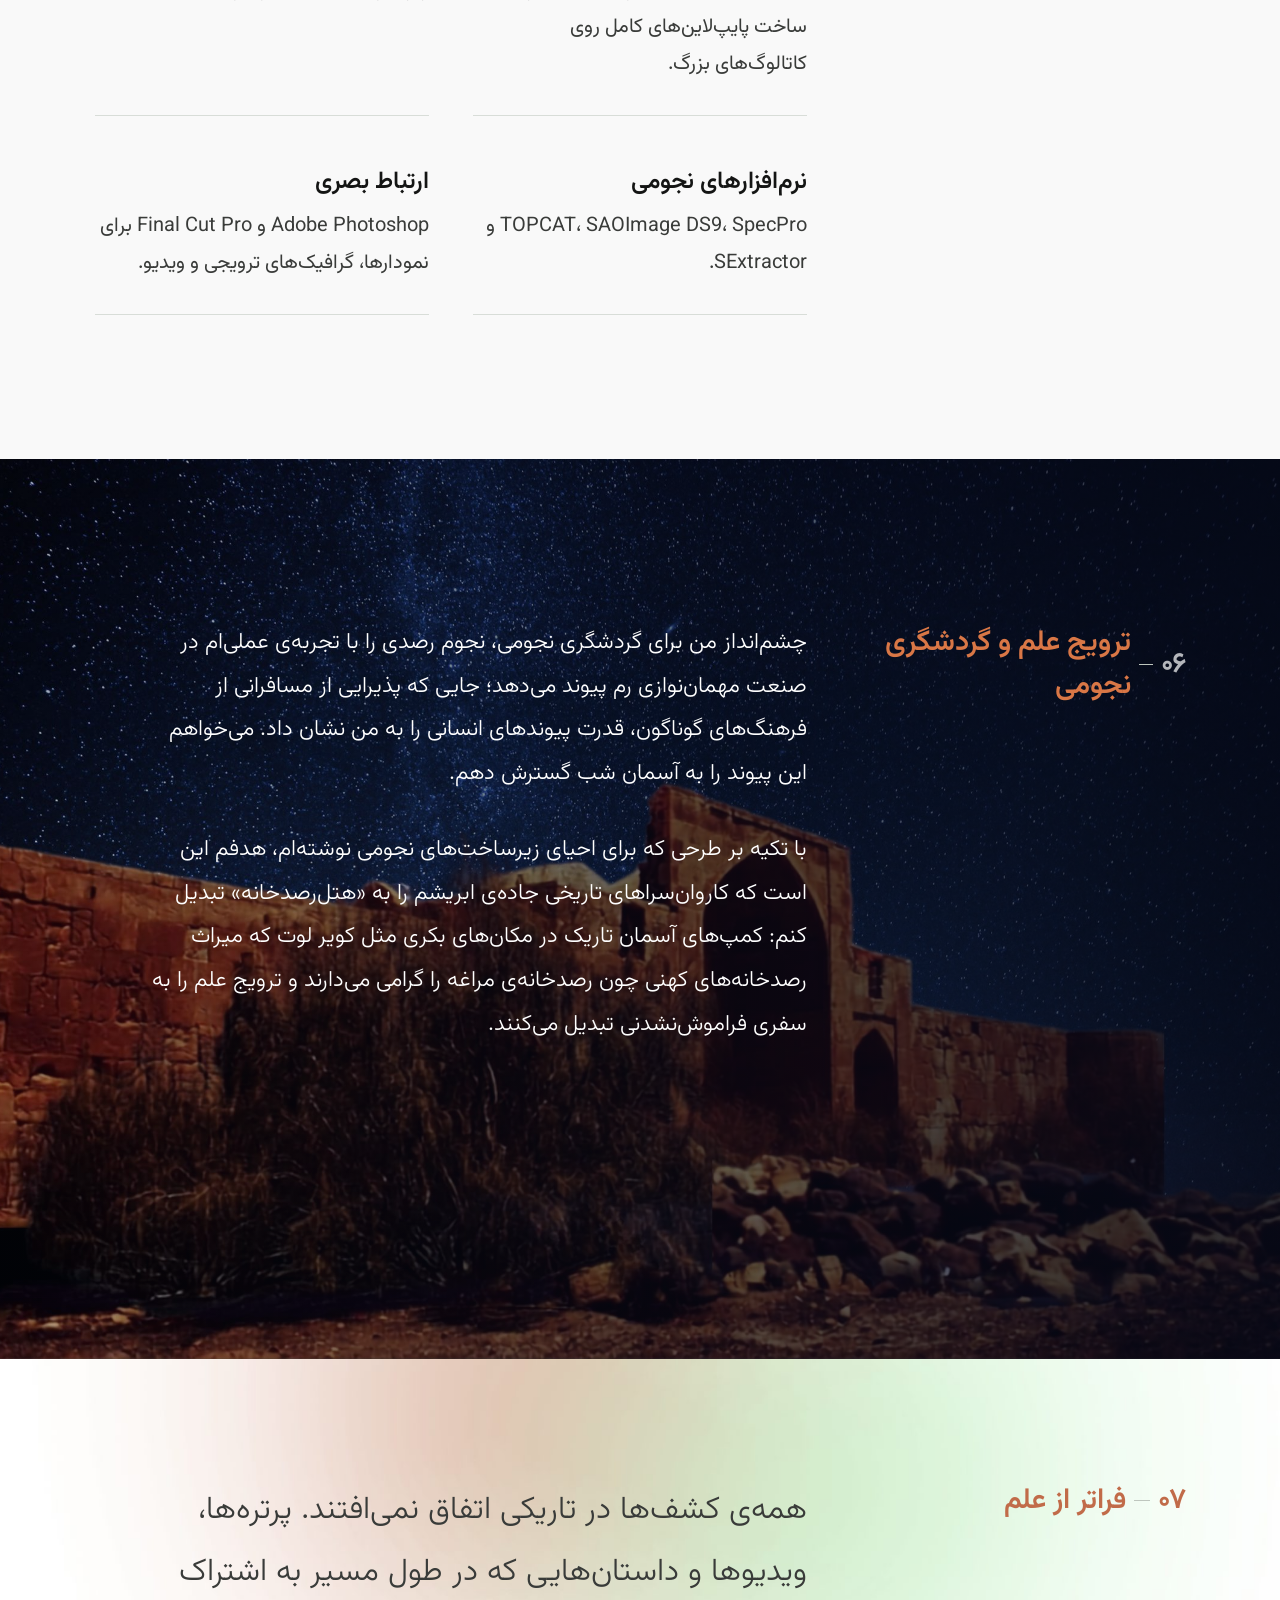
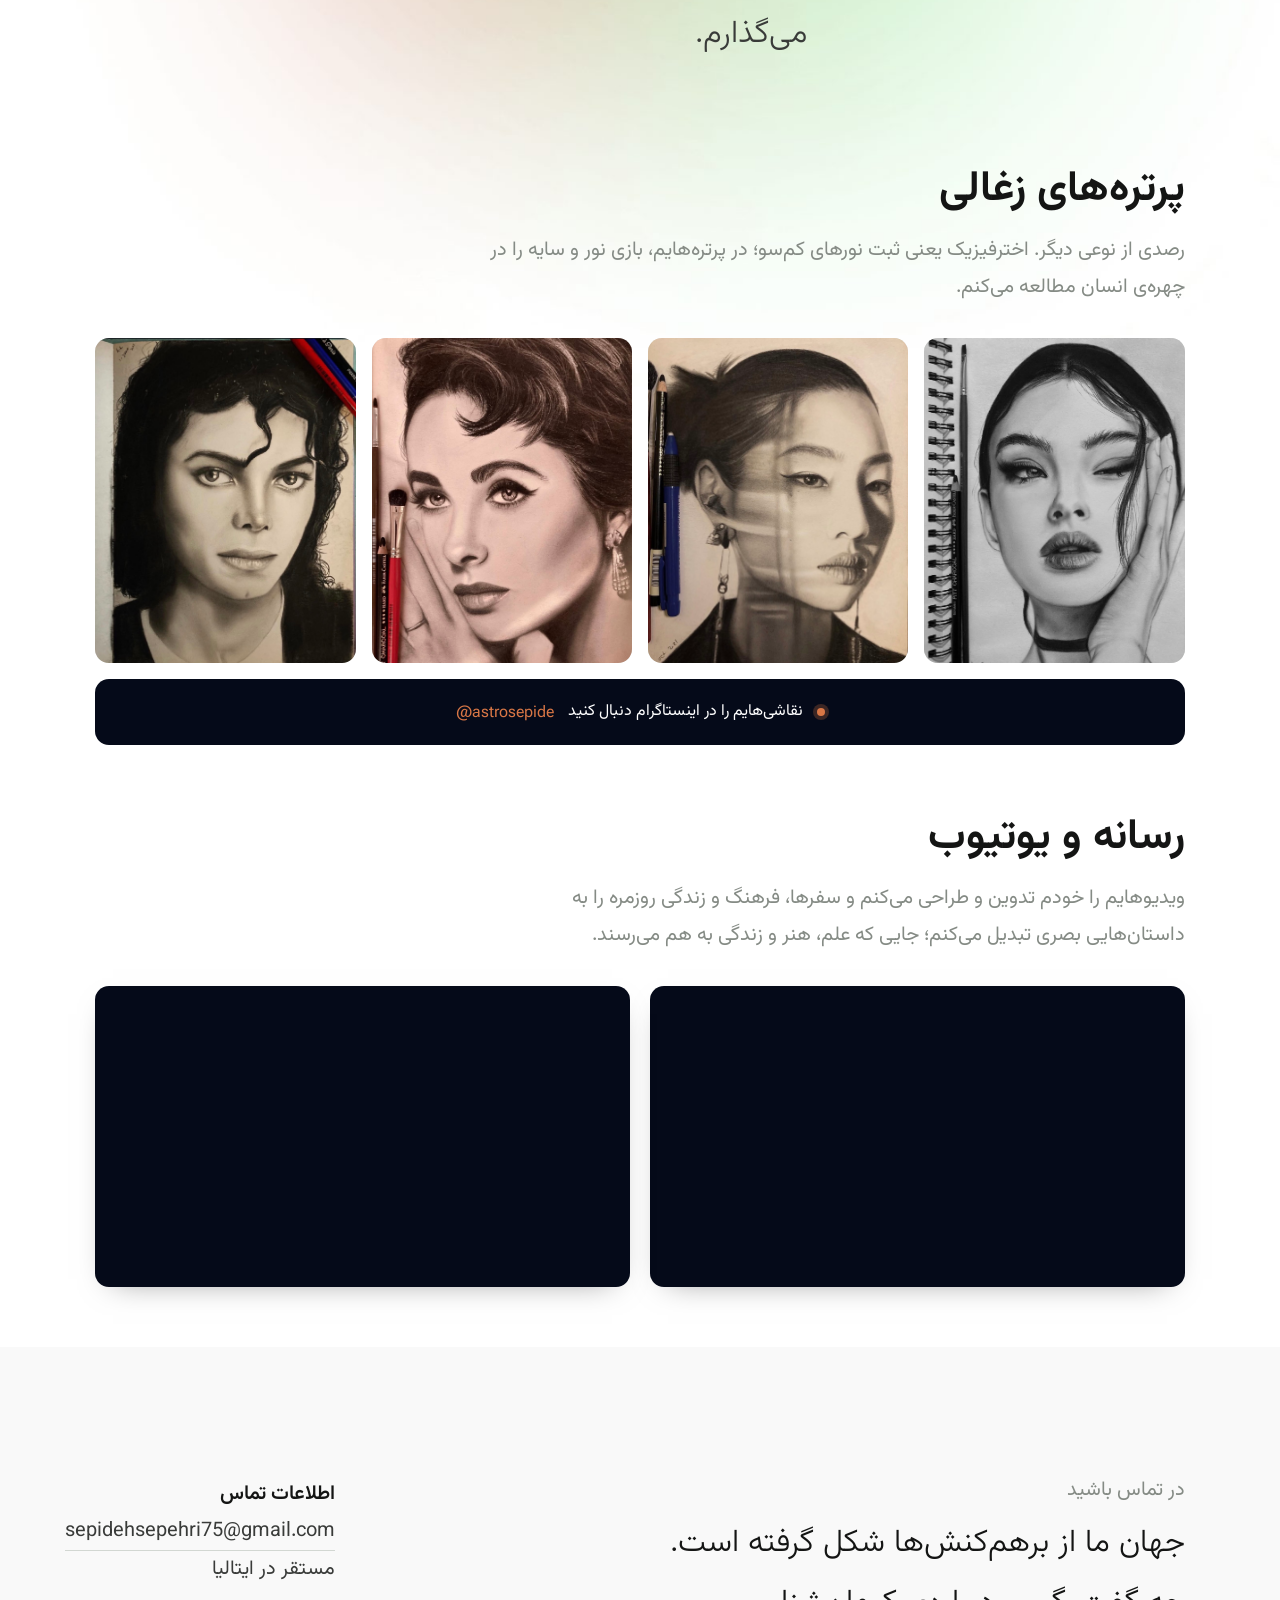
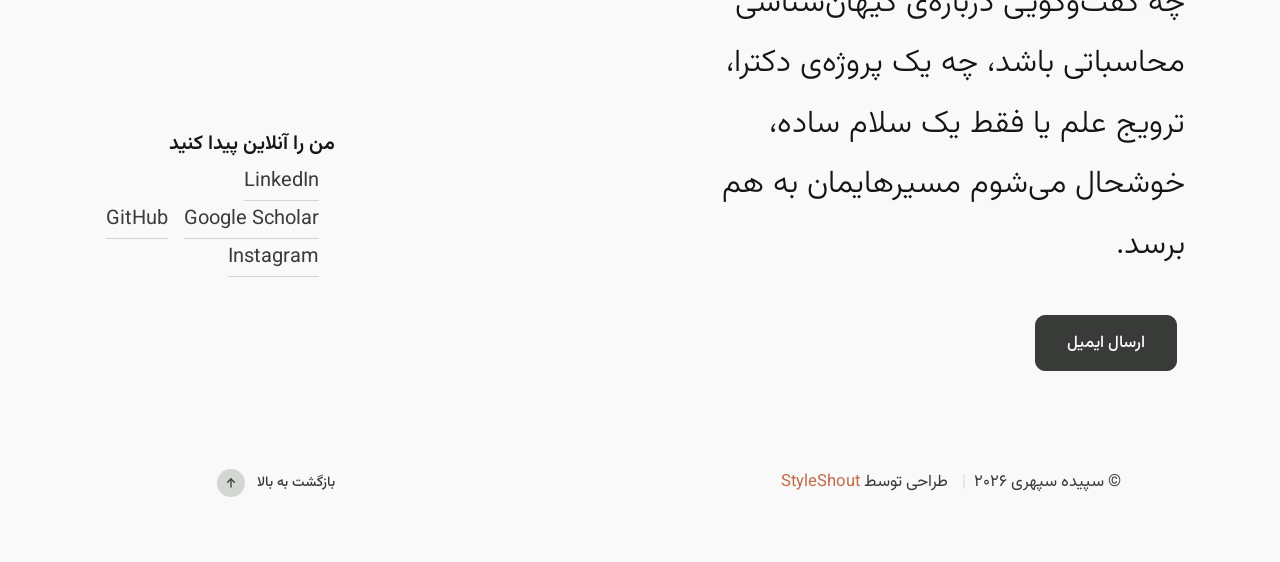
==== commit 7314a733: "Add files via upload" ====
--- a/index-fa.html
+++ b/index-fa.html
@@ -1,22 +1,44 @@
 <!DOCTYPE html>
 <html lang="fa" dir="rtl" class="no-js">
-    <head>
+<head>
 
     <!--- نیازهای پایه صفحه
     ================================================== -->
     <meta charset="utf-8">
     <meta name="viewport" content="width=device-width, initial-scale=1">
-    <title>سپیده سپهری</title>
+    <title>سپیده سپهری — اخترفیزیک‌دان · تحول کهکشان‌ها با تلسکوپ جیمز وب</title>
+    <meta name="description" content="سپیده سپهری، اخترفیزیک‌دان (کارشناسی ارشد اخترفیزیک و کیهان‌شناسی، دانشگاه پادوا)؛ اندازه‌گیری کسر جفت‌های کهکشانیِ در حال ادغام تا انتقال به سرخ ۱۰ با میدان‌های عمیق JWST و پایپ‌لاین‌های پایتون.">
+    <link rel="canonical" href="https://sepidehsepehri.github.io/index-fa.html">
+    <link rel="alternate" hreflang="en" href="https://sepidehsepehri.github.io/">
+    <link rel="alternate" hreflang="fa" href="https://sepidehsepehri.github.io/index-fa.html">
+
+    <!-- پیش‌نمایش لینک (لینکدین، ایمیل، تلگرام، واتس‌اپ…)
+    ================================================== -->
+    <meta property="og:type" content="website">
+    <meta property="og:locale" content="fa_IR">
+    <meta property="og:url" content="https://sepidehsepehri.github.io/index-fa.html">
+    <meta property="og:title" content="سپیده سپهری — اخترفیزیک‌دان">
+    <meta property="og:description" content="ادغام کهکشان‌ها در جهان آغازین با تلسکوپ جیمز وب · پایپ‌لاین‌های پایتون · ترویج علم و هنر">
+    <meta property="og:image" content="https://sepidehsepehri.github.io/images/og-image.jpg">
+    <meta name="twitter:card" content="summary_large_image">
 
     <script>
         document.documentElement.classList.remove('no-js');
         document.documentElement.classList.add('js');
     </script>
 
+    <!-- فونت فارسی (وزیرمتن)
+    ================================================== -->
+    <link rel="preconnect" href="https://fonts.googleapis.com">
+    <link rel="preconnect" href="https://fonts.gstatic.com" crossorigin>
+    <link rel="stylesheet" href="https://fonts.googleapis.com/css2?family=Vazirmatn:wght@300..800&amp;display=swap">
+
     <!-- CSS
     ================================================== -->
     <link rel="stylesheet" href="css/vendor.css">
     <link rel="stylesheet" href="css/styles.css">
+    <link rel="stylesheet" href="css/custom.css">
+    <link rel="stylesheet" href="css/custom-fa.css">
 
     <!-- آیکون‌های سایت
     ================================================== -->
@@ -25,29 +47,10 @@
     <link rel="icon" type="image/png" sizes="16x16" href="favicon-16x16.png">
     <link rel="manifest" href="site.webmanifest">
 
-    <!-- استایل‌های حالت تاریک (فقط برای بخش معرفی) -->
-    <style>
-        /* فقط رنگ پس‌زمینه و متن‌های بخش اول رو تغییر میده */
-        #intro {
-            background-color: #050a19 !important;
-        }
-        
-        #intro,
-        #intro .intro-content__overline, 
-        #intro .intro-content__desc,
-        #intro h1 {
-            color: #ffffff !important;
-        }
-        
-        /* دکمه اسکرول پایین صفحه اول */
-        .intro-scroll__text { color: #ffffff !important; }
-        .intro-scroll__line { background-color: #ffffff !important; }
-    </style>
-
 </head>
 
 <body id="top">
-    
+
     <!-- پیش‌نمایش بارگذاری
     ================================================== -->
     <div id="preloader">
@@ -62,83 +65,85 @@
     ================================================== -->
     <div id="page" class="s-pagewrap is-home">
 
-<!-- # هدر سایت 
+        <!-- # هدر سایت
         ================================================== -->
         <header class="s-header">
 
             <div class="container s-header__content">
-                                   
+
                 <div class="s-header__block">
-                    <!-- قرار دادن اسم و پرچم در یک ردیف -->
-                    <div class="header-brand" style="display: flex; align-items: center;">
-                        <a class="header-brand__link" href="index.html">
-                            <span class="header-brand__text"></span>
+                    <div class="header-brand">
+                        <a class="header-brand__link" href="#top">
+                            <span class="header-brand__text">سپیده سپهری</span>
                         </a>
-
-                        
-                        <!-- لینک پرچم با قابلیت تنظیم دقیق ابعاد و مختصات X و Y -->
-                        <a href="index.html" title="English Version">
-                            <img src="images/eng.webp" alt="English" style="
-                                width: 35px; /* اندازه پرچم - میتونی بزرگتر یا کوچیکترش کنی */
-                                height: auto;
-                                /* 
-                                  تابع translate(X, Y):
-                                  عدد اول (250px): حرکت در محور X (چپ و راست). عدد مثبت میره راست، منفی میره چپ.
-                                  عدد دوم (320px): حرکت در محور Y (بالا و پایین). عدد مثبت میاد پایین، منفی میره بالا.
-                                  با تغییر این دو عدد پرچم رو دقیقا تنظیم کن!
-                                */
-                                transform: translate(15px, 8px); 
-                            ">
+                        <a class="lang-switch" href="index.html" hreflang="en" title="English version">
+                            <img src="images/eng.webp" alt="English" width="30" height="30">
                         </a>
                     </div>
 
                     <a class="header-menu-toggle" href="#0"><span>منو</span></a>
                 </div> <!-- پایان s-header__block -->
-            
-                <nav class="header-nav">    
+
+                <nav class="header-nav">
                     <ul class="header-nav__links">
-                        <li class="current"><a class="smoothscroll" href="#intro">معرفی</a></li>
-                        <li><a class="smoothscroll" href="#profile">درباره من</a></li>
-                        <li><a class="smoothscroll" href="#works">پژوهش</a></li>
-                        <li><a class="smoothscroll" href="#astrotourism">گردشگری نجومی</a></li>
-                        <li><a class="smoothscroll" href="#beyondscience">فراتر از علم</a></li>
-                        <li><a href="mailto:sepidehsepehri75@gmail.com">در تماس باشید</a></li>
-                    </ul> <!-- پایان header-nav__links -->                
-                </nav> <!-- پایان header-nav -->         
-            
+                        <li><a class="smoothscroll" href="#about">درباره من</a></li>
+                        <li><a class="smoothscroll" href="#research">پژوهش</a></li>
+                        <li><a class="smoothscroll" href="#projects">پروژه‌ها</a></li>
+                        <li><a class="smoothscroll" href="#background">پیشینه</a></li>
+                        <li><a class="smoothscroll" href="#outreach">ترویج علم</a></li>
+                        <li><a class="smoothscroll" href="#beyond">هنر و رسانه</a></li>
+                        <li class="nav-cv"><a href="Sepideh_Sepehri_CV_PHD.pdf" target="_blank" rel="noopener">رزومه</a></li>
+                    </ul> <!-- پایان header-nav__links -->
+                </nav> <!-- پایان header-nav -->
+
             </div> <!-- پایان s-header__content -->
 
         </header> <!-- پایان s-header -->
 
+
         <!-- # معرفی
         ================================================== -->
-        <section id="intro" class="s-intro target-section">
+        <section id="intro" class="s-intro">
 
             <div class="container s-intro__inner">
 
-                <div class="row intro-content-wrap">  
+                <div class="row intro-content-wrap">
                     <div class="column xl-11 intro-content">
-                        <div class="intro-content__overline" style="margin-bottom: 200px;">رمزگشایی پژواک‌های جهان آغازین</div>
-
-                        <p class="intro-content__desc lead">
-«درود، من سپیده سپهری هستم. باور دارم جهان هستی با زبان ظریف نور و داده‌ها با ما سخن می‌گوید؛ و من، به‌عنوان یک اخترفیزیک‌دان، الگوریتم‌هایی می‌سازم تا این زبان را رمزگشایی و شنیدنی کنم. از کشف ردپای برخوردهای کهکشانیِ میلیون‌ها و میلیاردها سال پیش در داده‌های تلسکوپ فضایی جیمز وب، تا به اشتراک گذاشتن جادوی یک آسمان تاریک و پرستاره، هدف من پیوند زدن عظمت بی‌کران کیهان با کنجکاوی و شگفتی انسان است.»
-                    </div> <!-- پایان intro-main -->               
-                </div> <!-- پایان intro-main-wrap -->
-
-            </div> <!-- پایان s-intro__inner -->   
-            
-            <a class="intro-scroll smoothscroll" href="#profile">
-                <div class="intro-scroll__text">اسکرول</div>
+
+                        <div class="intro-content__overline">رمزگشایی پژواک‌های جهان آغازین</div>
+
+                        <h1 class="hero-name">سپیده سپهری</h1>
+
+                        <p class="hero-role">اخترفیزیک‌دان &nbsp;·&nbsp; تحول کهکشان‌ها با تلسکوپ جیمز وب</p>
+
+                        <p class="hero-desc">
+                            باور دارم جهان هستی با زبان ظریف نور و داده‌ها با ما سخن می‌گوید و من الگوریتم‌هایی می‌سازم
+                            تا این زبان را بشنوم: تبدیل کاتالوگ‌های عظیم نجومی به داستان رشد کهکشان‌ها.
+                        </p>
+
+                        <div class="hero-actions">
+                            <a class="hero-btn hero-btn--primary smoothscroll" href="#research">مشاهده‌ی پژوهش‌ها</a>
+                            <a class="hero-btn" href="mailto:sepidehsepehri75@gmail.com">ارسال ایمیل</a>
+                        </div>
+
+                    </div> <!-- پایان intro-content -->
+                </div> <!-- پایان intro-content-wrap -->
+
+            </div> <!-- پایان s-intro__inner -->
+
+            <a class="intro-scroll smoothscroll" href="#about">
+                <div class="intro-scroll__text">پایین</div>
                 <div class="intro-scroll__line"></div>
             </a> <!-- پایان intro-scroll -->
 
-        </section> <!-- پایان s-intro -->
+        </section> <!-- پایان معرفی -->
+
 
         <!-- # درباره من
         ================================================== -->
-        <section id="profile" class="s-profile target-section">
-
-            <div id="profile-about" class="s-about">
+        <section id="about" class="s-profile target-section">
+
+            <div class="s-about">
 
                 <div class="s-about__inner container">
 
@@ -146,124 +151,291 @@
 
                         <div class="grid-block__item s-about__header">
                             <h2 data-num="۰۱" class="section-title">درباره من</h2>
-                        </div> <!-- پایان s-about__header -->
+                        </div>
 
                         <div class="grid-block__item s-about__media">
                             <figure class="about-profile-pic">
-                                <img src="images/profile-pic.jpg" srcset="images/profile-pic.jpg 1x, 
-                                          images/profile-pic@2x.jpg 2x" alt="تصویر پروفایل">
+                                <img src="images/profile-pic-800.jpg"
+                                     srcset="images/profile-pic-800.jpg 800w, images/profile-pic.jpg 1179w"
+                                     sizes="(max-width: 800px) 90vw, 400px"
+                                     width="800" height="977" alt="تصویر سپیده سپهری">
                             </figure>
-                        </div> <!-- پایان s-about__media -->
-
-                        <div class="grid-block__item s-about__intro">
-                            <p class="lead">
-«تبدیل سازوکارهای کیهان به زبان محاسبات. من زیرساخت‌ها و معماری دیجیتال لازم برای پردازش حجم عظیم داده‌های نجومی را می‌سازم؛ جایی که اعداد انتزاعی به داستانی از تاریخ کیهان تبدیل می‌شوند.»                            </p>
-                        </div> <!-- پایان s-about__intro -->
+                        </div>
 
                         <div class="grid-block__item s-about__main">
                             <p>
-من مدرک کارشناسی ارشد خود را در رشته‌ی اخترفیزیک و کیهان‌شناسی از دانشگاه پادوا دریافت کردم و پژوهش خود را به مطالعه‌ی تاریخ کیهانی تحول کهکشان‌ها اختصاص دادم. در طول پایان‌نامه‌ام، حدود ۵۰۰ هزار کهکشان را در میدان‌های ASTRODEEP-JWST بررسی کردم تا فراوانی جفت‌های کهکشانیِ در حال ادغام را تا انتقال‌به‌سرخ حدود z∼۱۰ ردیابی کنم. مطالعه‌ی این دوره‌ی آغازین کیهان به دقتی بسیار بالا نیاز داشت؛ به همین دلیل، پایپ‌لاین‌های اختصاصی پایتون طراحی کردم تا فرایند ادغام کاتالوگ‌های نجومی و مدیریت عدم‌قطعیت‌های آماری را به‌صورت یکپارچه انجام دهم.
-                    
+                                کارشناسی ارشد اخترفیزیک و کیهان‌شناسی را در دانشگاه پادوا گذراندم و آنجا با پروفسور جولیا
+                                رودگیرو روی ادغام کهکشان‌ها در میدان‌های عمیق تلسکوپ جیمز وب (JWST) کار کردم. برای
+                                پایان‌نامه‌ام یک پایپ‌لاین پایتون ساختم که در میان حدود ۵۰۰ هزار منبعِ کاتالوگ‌های
+                                ASTRODEEP-JWST به دنبال جفت‌های نزدیک کهکشانی می‌گردد و کسر جفت‌های ادغام بزرگ
+                                (major merger) را تا انتقال به سرخ <span dir="ltr">z ~ 10</span> اندازه می‌گیرد.
+                            </p>
                             <p>
-امروز، کنجکاوی علمی‌ام مرا به نقطه‌ی تلاقی اخترشناسی و هوش مصنوعی رسانده است. در پژوهش مستقل خود، به‌طور فعال از روش‌های یادگیری ماشین برای تحلیل داده‌های نجومی استفاده می‌کنم و با بهره‌گیری از کتابخانه‌ی Scikit-learn، مدل‌های پیشرفته‌ی رگرسیون، طبقه‌بندی و خوشه‌بندی را بررسی می‌کنم؛ با این هدف که شیوه‌ی طبقه‌بندی ساختار و ریخت‌شناسی کهکشان‌ها و شناسایی ادغام‌های کیهانی را متحول کنم.                            </p>
+                                پس از فارغ‌التحصیلی این پروژه را ادامه داده‌ام: آن را به کاتالوگ‌های جدید JWST گسترش دادم،
+                                با مدل‌های شبیه‌سازی محک زدم و حالا در حال تبدیل آن به مقاله‌ای هستم که نویسنده‌ی اولش
+                                هستم. همچنین از راه دور در پژوهشی روی طیف‌سنجی JWST از منابعِ با انتقال به سرخ بالا در
+                                میدان PRIMER-COSMOS همکاری می‌کنم.
                             </p>
 
-                            <div class="available-block-wrap">
-                                <a href="Sepideh_Sepehri_CV_PHD.pdf" download class="available-block pulse" style="text-decoration: none; cursor: pointer;">
-                                    <div class="dot"></div>
-                                <span class="available-text">دانلود رزومه من</span>
-                            </a> 
-                            </div> <!-- پایان available-block-wrap -->                            
+                            <div class="about-actions">
+                                <a class="pill-btn pill-btn--solid" href="Sepideh_Sepehri_CV_PHD.pdf" target="_blank" rel="noopener">
+                                    <span class="dot"></span> دانلود رزومه
+                                </a>
+                                <a class="pill-btn" href="mailto:sepidehsepehri75@gmail.com">در تماس باشید</a>
+                            </div>
                         </div> <!-- پایان s-about__main -->
 
                     </div> <!-- پایان grid-block -->
 
                 </div> <!-- پایان s-about__inner -->
 
-            </div> <!-- پایان s-about -->  
-                    
-            
-            
-            <!-- # سوابق
-        ================================================== -->
-<div id="works" class="s-profile-block s-profile-block--start work-experience container">
+            </div> <!-- پایان s-about -->
+
+        </section> <!-- پایان درباره من -->
+
+
+        <!-- # پژوهش (پروژه‌ی اصلی)
+        ================================================== -->
+        <section id="research" class="s-section target-section">
+
+            <div class="container">
+
+                <div class="row">
+                    <div class="column xl-4 md-12">
+                        <h2 data-num="۰۲" class="section-title">پژوهش</h2>
+                    </div>
+                    <div class="column xl-8 md-12">
+                        <p class="lead section-intro">
+                            پروژه‌ی اصلی من: سرشماری جفت‌های کهکشانیِ در حال ادغام در عمیق‌ترین تصاویر JWST، از
+                            کاتالوگ‌های خام تا آمار نهایی.
+                        </p>
+                    </div>
+                </div>
+
+                <article class="case-study">
+
+                    <span class="case-study__status">پایان‌نامه‌ی ارشد ← مقاله (نویسنده‌ی اول) در دست آماده‌سازی</span>
+
+                    <h3 class="case-study__title">برخورد کهکشان‌ها در جهان آغازین چقدر رایج بود؟</h3>
+
+                    <p class="case-study__lead">
+                        ادغام‌ها می‌توانند موجی از ستاره‌زایی به راه بیندازند و به ساخته‌شدن کهکشان‌های پرجرم کمک کنند،
+                        اما شمردنشان در انتقال به سرخ بالا دشوار است: وقتی فقط انتقال به سرخ فوتومتریک در دست است، یک
+                        جفت واقعی به‌راحتی با دو کهکشان بی‌ربط که فقط در آسمان کنار هم دیده می‌شوند اشتباه گرفته می‌شود.
+                        پایپ‌لاینی ساختم که کاتالوگ‌های عمیق JWST را به یک سرشماری احتمالاتی از جفت‌های نزدیک تبدیل
+                        می‌کند؛ تا زمانی که جهان حدود ۵۰۰ میلیون سال سن داشت.
+                    </p>
+                    <p class="case-study__meta">
+                        دانشگاه پادوا، با پروفسور جولیا رودگیرو &nbsp;·&nbsp; ۲۰۲۴ تا اکنون
+                        <!-- وقتی مقاله روی arXiv آمد، اضافه کن:  &nbsp;·&nbsp; <a href="https://arxiv.org/abs/XXXX.XXXXX">arXiv</a> -->
+                    </p>
+
+                    <div class="cs-stats">
+                        <div class="cs-stat">
+                            <div class="cs-stat__value">۷</div>
+                            <div class="cs-stat__label">میدان عمیق JWST، به‌علاوه‌ی COSMOS2025 و CEERS DR1</div>
+                        </div>
+                        <div class="cs-stat">
+                            <div class="cs-stat__value">~۵۰۰ هزار</div>
+                            <div class="cs-stat__label">منبع در کاتالوگ‌های اصلی</div>
+                        </div>
+                        <div class="cs-stat">
+                            <div class="cs-stat__value">~۱۰۰ هزار</div>
+                            <div class="cs-stat__label">کهکشان که با چشم بررسی شدند</div>
+                        </div>
+                        <div class="cs-stat">
+                            <div class="cs-stat__value" dir="ltr">z ≈ 10</div>
+                            <div class="cs-stat__label">دورترین دوره‌ی بررسی‌شده</div>
+                        </div>
+                    </div>
+
+                    <h4 class="cs-subtitle">پایپ‌لاین چطور کار می‌کند</h4>
+
+                    <ol class="pipeline">
+                        <li>
+                            <h4>داده‌ها</h4>
+                            <p>هفت میدان ASTRODEEP-JWST (CEERS، Abell&nbsp;2744، NGDEEP، PRIMER-COSMOS، PRIMER-UDS، JADES-GN و JADES-GS) که بعدها با COSMOS2025 و CEERS DR1 راستی‌آزمایی شدند.</p>
+                        </li>
+                        <li>
+                            <h4>نمونه‌ی پاک</h4>
+                            <p>کهکشان‌های کامل از نظر جرم در بازه‌ی <span dir="ltr">8 &lt; log&nbsp;M<sub>*</sub>/M<sub>☉</sub> &lt; 10</span>، تفکیک‌شده به جمعیت‌های قرمز و آبی بر اساس رنگ NIRCam.</p>
+                        </li>
+                        <li>
+                            <h4>تک‌تک کهکشان‌ها زیر چشم</h4>
+                            <p>برای هر منبع یک کات‌اوت چندباندی NIRCam ساخته شد و یکی‌یکی بررسی شد تا آرتیفکت‌ها و آشکارسازی‌های کاذب حذف شوند.</p>
+                        </li>
+                        <li>
+                            <h4>جست‌وجوی جفت‌ها</h4>
+                            <p>همدم‌هایی در فاصله‌ی <span dir="ltr">10–50&nbsp;kpc</span> با نسبت جرم <span dir="ltr">≥&nbsp;1:4</span>؛ هر جفت با احتمال انتقال به سرخ فوتومتریکش وزن‌دهی می‌شود.</p>
+                        </li>
+                        <li>
+                            <h4>عدم‌قطعیت‌ها</h4>
+                            <p>بازنمونه‌گیری بوت‌استرپ، و تطبیق متقابل با کاتالوگ‌های مستقل برای شناسایی آلودگی.</p>
+                        </li>
+                        <li>
+                            <h4>محک نظری</h4>
+                            <p>مقایسه با جفت‌های استخراج‌شده از مدل نیمه‌تحلیلی سانتا کروز (SC-SAM).</p>
+                        </li>
+                    </ol>
+
+                    <div class="cs-insight">
+                        <span class="eyebrow">درسی که گرفتم</span>
+                        <p>
+                            یک جهش تند در کسر جفت‌ها در <span dir="ltr">z ≈ 8–9</span> در واقع از منابع کاذب می‌آمد، نه از
+                            ادغام‌های واقعی. در بالاترین انتقال به سرخ‌ها، قابل‌اعتماد بودن کاتالوگ به اندازه‌ی خودِ آمار
+                            اهمیت دارد.
+                        </p>
+                    </div>
+
+                    <!-- تصویر اختیاری: یک موزاییک از کات‌اوت‌های JWST اینجا خیلی قشنگ می‌شود.
+                    <figure class="cs-figure">
+                        <img src="images/research/cutout-mosaic.jpg" alt="موزاییکی از کات‌اوت‌های NIRCam جفت‌های کهکشانی" loading="lazy">
+                        <figcaption>چند نمونه از جفت‌های کهکشانی در بررسی چشمی.</figcaption>
+                    </figure>
+                    -->
+
+                    <ul class="tag-list">
+                        <li>Python</li>
+                        <li>Astropy</li>
+                        <li>NumPy / SciPy</li>
+                        <li>Matplotlib</li>
+                        <li>آمار بوت‌استرپ</li>
+                        <li>TOPCAT</li>
+                        <li>DS9</li>
+                    </ul>
+
+                </article> <!-- پایان case-study -->
+
+                <div class="now-grid">
+
+                    <div class="now-card">
+                        <span class="now-card__label">در جریان</span>
+                        <h4>طیف‌سنجی انتقال به سرخ بالا در PRIMER-COSMOS</h4>
+                        <p class="now-card__meta">همکاری پژوهشی از راه دور · ۲۰۲۶ تا اکنون</p>
+                        <p>کمک به شناخت ماهیت منابعِ با انتقال به سرخ بالا در میدان PRIMER-COSMOS با طیف‌سنجی JWST.</p>
+                    </div>
+
+                    <div class="now-card">
+                        <span class="now-card__label">در جریان</span>
+                        <h4>یادگیری ماشین برای کاتالوگ‌های کهکشانی</h4>
+                        <p class="now-card__meta">پروژه‌ی مستقل · اوت ۲۰۲۵ تا اکنون</p>
+                        <p>بررسی مدل‌های رگرسیون، طبقه‌بندی و خوشه‌بندی (scikit-learn) برای ریخت‌شناسی کهکشان‌ها و شناسایی ادغام‌ها.</p>
+                        <!-- اگر نوت‌بوک‌ها را روی GitHub گذاشتی، لینکش را اینجا بگذار:
+                        <p><a href="https://github.com/SepidehSepehri/REPO-NAME">کد در GitHub ←</a></p> -->
+                    </div>
+
+                </div> <!-- پایان now-grid -->
+
+            </div> <!-- پایان container -->
+
+        </section> <!-- پایان پژوهش -->
+
+
+        <!-- # پروژه‌ها
+        ================================================== -->
+        <section id="projects" class="s-section target-section">
+
+            <div class="container">
+
+                <div class="row">
+                    <div class="column xl-4 md-12">
+                        <h2 data-num="۰۳" class="section-title">پروژه‌ها</h2>
+                    </div>
+                    <div class="column xl-8 md-12">
+                        <p class="lead section-intro">
+                            از سیارات فراخورشیدی تا امواج گرانشی و ماهواره‌ای در مدار: پروژه‌هایی که به من یاد دادند با
+                            انواع بسیار متفاوتی از داده کار کنم.
+                        </p>
+
+                        <div class="project-grid">
+
+                            <!-- برای گذاشتن نمودار خودت به‌جای تصویر، آدرس src را عوض کن؛ مثلاً images/projects/wasp12b-lightcurve.png -->
+                            <article class="project-card">
+                                <figure class="project-card__visual">
+                                    <img src="images/projects/transit.svg" alt="" loading="lazy" width="640" height="360">
+                                </figure>
+                                <div class="project-card__body">
+                                    <p class="project-card__meta">دانشگاه پادوا · اکتبر ۲۰۲۳ تا ژانویه ۲۰۲۴</p>
+                                    <h3 class="project-card__title">گذر سیاره‌ی مشتری‌داغ <span dir="ltr">WASP-12b</span></h3>
+                                    <p class="project-card__desc">منحنی نوری گذر WASP-12b را با داده‌های فتومتری TESS و TASTE مدل‌سازی کردم و پارامترهای سیاره را با نمونه‌برداری MCMC برآورد کردم.</p>
+                                    <ul class="tag-list">
+                                        <li>Python</li>
+                                        <li>batman</li>
+                                        <li>emcee / MCMC</li>
+                                    </ul>
+                                </div>
+                            </article>
+
+                            <article class="project-card">
+                                <figure class="project-card__visual">
+                                    <img src="images/projects/gravitational-waves.svg" alt="" loading="lazy" width="640" height="360">
+                                </figure>
+                                <div class="project-card__body">
+                                    <p class="project-card__meta">دانشگاه پادوا · مارس تا ژوئیه ۲۰۲۴</p>
+                                    <h3 class="project-card__title">امواج گرانشی: از تولید تا آشکارسازی</h3>
+                                    <p class="project-card__desc">چگونگی تولید امواج گرانشی را با فرمالیسم معادلات بولتزمن بررسی کردم و قابلیت آشکارسازی سیگنال‌ها را برای LISA و تلسکوپ اینشتین ارزیابی کردم.</p>
+                                    <ul class="tag-list">
+                                        <li>کیهان‌شناسی</li>
+                                        <li>LISA</li>
+                                        <li>تلسکوپ اینشتین</li>
+                                    </ul>
+                                </div>
+                            </article>
+
+                            <article class="project-card">
+                                <figure class="project-card__visual">
+                                    <img src="images/projects/cubesat.svg" alt="" loading="lazy" width="640" height="360">
+                                </figure>
+                                <div class="project-card__body">
+                                    <p class="project-card__meta">برنامه‌ی CubeSat با حمایت ESA · فوریه تا سپتامبر ۲۰۲۳</p>
+                                    <h3 class="project-card__title">ایستگاه زمینی برای یک CubeSat</h3>
+                                    <p class="project-card__desc">عضو تیم ایستگاه زمینی یک CubeSat تحت حمایت ESA بودم و با نرم‌افزارهای کنترل، بودجه‌ی لینک و ارتباطات VHF/UHF کار کردم.</p>
+                                    <ul class="tag-list">
+                                        <li>سامانه‌های فضایی</li>
+                                        <li>بودجه‌ی لینک</li>
+                                        <li>VHF / UHF</li>
+                                    </ul>
+                                </div>
+                            </article>
+
+                            <article class="project-card">
+                                <figure class="project-card__visual">
+                                    <img src="images/projects/observatory.svg" alt="" loading="lazy" width="640" height="360">
+                                </figure>
+                                <div class="project-card__body">
+                                    <p class="project-card__meta">دانشگاه پادوا · رصدخانه‌ی آسیاغو</p>
+                                    <h3 class="project-card__title">رصد در آسیاغو</h3>
+                                    <p class="project-card__desc">کار عملی فتومتری و طیف‌سنجی در رصدخانه‌ی اخترفیزیکی آسیاغو.</p>
+                                    <ul class="tag-list">
+                                        <li>فتومتری</li>
+                                        <li>طیف‌سنجی</li>
+                                        <li>کار با تلسکوپ</li>
+                                    </ul>
+                                </div>
+                            </article>
+
+                        </div> <!-- پایان project-grid -->
+                    </div>
+                </div> <!-- پایان row -->
+
+            </div> <!-- پایان container -->
+
+        </section> <!-- پایان پروژه‌ها -->
+
+
+        <!-- # پیشینه (تحصیلات + مهارت‌ها)
+        ================================================== -->
+        <section id="background" class="s-profile target-section">
+
+            <div class="s-profile-block s-profile-block--start education container">
 
                 <div class="row s-profile-block__content">
 
                     <div class="column xl-4 md-12 s-profile-block__content-start">
-                       <h2 data-num="۰۲" class="section-title">پژوهش‌ها</h2> 
-                    </div> <!-- پایان s-profile-block__content-start -->
-                    
-                    
-                <div class="column xl-8 md-12 s-profile-block__content-end">
-                        <div class="grid-cols info-list">
-                            <div class="grid-cols__column info-card info-card--work">
-                                <div class="info-card__header">
-                                    <h5 class="info-card__title">تحول کهکشان‌ها</h5>
-                                    <p class="info-card__entity">دانشگاه پادوا</p>
-                                    <p class="info-card__date">اکتبر ۲۰۲۴ — ژوئیه ۲۰۲۵</p>
-                                </div>
-                                <p class="info-card__desc">
-حدود ۵۰۰٬۰۰۰ کهکشان از میدان‌های ASTRODEEP-JWST را برای اندازه‌گیری نسبت جفت‌های در حال ادغام تا z ~ ۱۰ تحلیل کردم. خطوط پردازشی اختصاصی Python را با استفاده از Astropy، NumPy و SciPy برای ادغام کاتالوگ‌ها، جست‌وجوی اجرام همراه و ارزیابی عدم‌قطعیت‌های آماری توسعه دادم.
-                                </p>
-                            </div>
-                <div class="grid-cols__column info-card info-card--work">
-                                <div class="info-card__header">
-                                    <h5 class="info-card__title">یادگیری ماشین</h5>
-                                    <p class="info-card__entity">پژوهشگر مستقل</p>
-                                    <p class="info-card__date">اوت ۲۰۲۵ — تاکنون</p>
-                                </div>
-                                <p class="info-card__desc">
-در حال بررسی کاربردهای یادگیری ماشین در ریخت‌شناسی کهکشان‌ها و شناسایی ادغام‌ها هستم. مدل‌های رگرسیون، طبقه‌بندی و خوشه‌بندی را با استفاده از ckdTree و Scikit-learn پیاده‌سازی کرده‌ام.
-                                </p>
-                            </div>
-                            <div class="grid-cols__column info-card info-card--work">
-                                <div class="info-card__header">
-                                    <h5 class="info-card__title">امواج گرانشی</h5>
-                                    <p class="info-card__entity">دانشگاه پادوا</p>
-                                    <p class="info-card__date">مارس ۲۰۲۴ — ژوئیه ۲۰۲۴</p>
-                                </div>
-                                <p class="info-card__desc">
-تولید امواج گرانشی را با استفاده از معادلات بولتزمن بررسی کردم و قابلیت آشکارسازی سیگنال را با LISA و تلسکوپ اینشتین ارزیابی کردم.
-                                </p>
-                            </div>
-                            <div class="grid-cols__column info-card info-card--work">
-                                <div class="info-card__header">
-                                    <h5 class="info-card__title">گذر سیارات فراخورشیدی</h5>
-                                    <p class="info-card__entity">دانشگاه پادوا</p>
-                                    <p class="info-card__date">اکتبر ۲۰۲۳ — ژانویه ۲۰۲۴</p>
-                                </div>
-                                <p class="info-card__desc">
-مدل‌سازی منحنی نوری سیاره فراخورشیدی WASP-12b را با استفاده از داده‌های فتومتری TESS و TASTE انجام دادم. برای برآورد پارامترها به روش MCMC از Python به همراه batman و emcee استفاده کردم.
-                                </p>
-                            </div>
-                            <div class="grid-cols__column info-card info-card--work">
-                                <div class="info-card__header">
-                                    <h5 class="info-card__title">تیم ایستگاه زمینی ماهواره</h5>
-                                    <p class="info-card__entity">CubeSats (برنامه ESA)</p>
-                                    <p class="info-card__date">فوریه ۲۰۲۳ — سپتامبر ۲۰۲۳</p>
-                                </div>
-                                <p class="info-card__desc">
-در عملیات ایستگاه زمینی یک CubeSat تحت حمایت ESA فعالیت کردم. در این پروژه با نرم‌افزارهای کنترل، بودجه لینک و سامانه‌های VHF/UHF تجربه کسب کردم.
-                                </p>
-                            </div>  
-                        </div>
-                    </div>  <!-- پایان s-profile-block__content-end -->
-
-                </div> <!-- پایان row -->
-
-            </div> <!-- پایان work-experience -->
-
-
-            <div id="profile-education" class="s-profile-block education container">
-
-                <div class="row s-profile-block__content">
-
-                    <div class="column xl-4 md-12 s-profile-block__content-start">
-                       <h2 data-num="۰۳" class="section-title">تحصیلات</h2> 
-                    </div> <!-- پایان s-profile-block__content-start -->
-
-                    <div class="column xl-8 md-12 s-profile__content-end">
+                        <h2 data-num="۰۴" class="section-title">تحصیلات</h2>
+                    </div>
+
+                    <div class="column xl-8 md-12 s-profile-block__content-end">
                         <div class="grid-cols info-list">
                             <div class="grid-cols__column info-card info-card--education">
                                 <div class="info-card__header">
@@ -272,391 +444,236 @@
                                     <p class="info-card__date">اکتبر ۲۰۲۲ — ژوئیه ۲۰۲۵</p>
                                 </div>
                                 <p class="info-card__desc">
-پایان‌نامه: «نقش ادغام کهکشان‌ها در جهان با انتقال به سرخ بالا با استفاده از میدان‌های فراکهکشانی عمیق JWST». تحت نظارت پروفسور جولیا رودگیرو.
+                                    پایان‌نامه: «نقش ادغام کهکشان‌ها در جهان با انتقال به سرخ بالا با استفاده از میدان‌های
+                                    فراکهکشانی عمیق JWST». با راهنمایی پروفسور جولیا رودگیرو.
                                 </p>
                             </div>
                             <div class="grid-cols__column info-card info-card--education">
                                 <div class="info-card__header">
                                     <h5 class="info-card__title">کارشناسی فیزیک</h5>
-                                    <p class="info-card__entity">دانشگاه صنعتی امیرکبیر، ایران</p>
+                                    <p class="info-card__entity">دانشگاه صنعتی امیرکبیر (پلی‌تکنیک تهران)، ایران</p>
                                     <p class="info-card__date">سپتامبر ۲۰۱۵ — سپتامبر ۲۰۲۰</p>
                                 </div>
                                 <p class="info-card__desc">
-دانش پایه و بنیادی در فیزیک، ریاضیات و منطق اولیه برنامه‌نویسی کسب کردم که زمینه لازم برای پژوهش‌های پیشرفته کیهان‌شناسی را فراهم کرد.
+                                    پایه‌های فیزیک، ریاضیات و برنامه‌نویسی.
                                 </p>
                             </div>
                         </div>
-                    </div>  <!-- پایان s-profile-block__content-end -->
+                    </div>
 
                 </div> <!-- پایان row -->
 
-            </div> <!-- پایان education -->
-
-
-            <div id="profile-services" class="s-profile-block services container">
+            </div> <!-- پایان تحصیلات -->
+
+            <div class="s-profile-block s-profile-block--end services container">
 
                 <div class="row s-profile-block__content">
 
                     <div class="column xl-4 md-12 s-profile-block__content-start">
-                       <h2 data-num="۰۴" class="section-title">مهارت‌های فنی</h2> 
-                    </div> <!-- پایان s-profile-block__content-start -->
+                        <h2 data-num="۰۵" class="section-title">مهارت‌ها</h2>
+                    </div>
 
                     <div class="column xl-8 md-12 s-profile-block__content-end">
                         <div class="grid-cols info-list info-list--services">
 
                             <div class="grid-cols__column info-card info-card--services">
                                 <div class="info-card__header">
-                                    <h5 class="info-card__title">برنامه‌نویسی Python</h5>
+                                    <h5 class="info-card__title">پایتون و محاسبات علمی</h5>
                                 </div>
                                 <p class="info-card__desc">
-تسلط پیشرفته بر Astropy، NumPy، SciPy، Pandas، Matplotlib و astroML برای تحلیل جامع داده‌ها و خودکارسازی خطوط پردازشی.
+                                    Astropy، NumPy، SciPy (از جمله جست‌وجوی همسایگی با KD-tree)، Pandas، Matplotlib و
+                                    astroML برای ساخت پایپ‌لاین‌های کامل روی کاتالوگ‌های بزرگ.
                                 </p>
-                            </div>                        
+                            </div>
                             <div class="grid-cols__column info-card info-card--services">
                                 <div class="info-card__header">
-                                    <h5 class="info-card__title">یادگیری ماشین</h5>
+                                    <h5 class="info-card__title">آمار و یادگیری ماشین</h5>
                                 </div>
                                 <p class="info-card__desc">
-به‌کارگیری scikit-learn و مدل‌های KDTree برای رگرسیون، طبقه‌بندی و خوشه‌بندی در مجموعه‌داده‌های پیچیده نجومی.
+                                    بازنمونه‌گیری بوت‌استرپ، MCMC (emcee) و مدل‌های scikit-learn برای رگرسیون،
+                                    طبقه‌بندی و خوشه‌بندی.
                                 </p>
-                            </div>                        
+                            </div>
                             <div class="grid-cols__column info-card info-card--services">
                                 <div class="info-card__header">
                                     <h5 class="info-card__title">نرم‌افزارهای نجومی</h5>
                                 </div>
                                 <p class="info-card__desc">
-مسلط به استفاده از ابزارهای تخصصی مانند TOPCAT، SAOImage DS9، SpecPro و SExtractor.
+                                    TOPCAT، SAOImage DS9، SpecPro و SExtractor.
                                 </p>
-                            </div>                        
+                            </div>
                             <div class="grid-cols__column info-card info-card--services">
                                 <div class="info-card__header">
-                                    <h5 class="info-card__title">تحلیل رصدی</h5>
+                                    <h5 class="info-card__title">ارتباط بصری</h5>
                                 </div>
                                 <p class="info-card__desc">
-تجربه در مدل‌سازی منحنی نوری (MCMC) و انجام عملی فتومتری و طیف‌سنجی در رصدخانه آسیاغو.
+                                    Adobe Photoshop و Final Cut Pro برای نمودارها، گرافیک‌های ترویجی و ویدیو.
                                 </p>
-                            </div>                          
-                             
-                        </div>
-                    </div>  <!-- پایان s-profile__content-end -->
+                            </div>
+
+                        </div>
+                    </div>
 
                 </div> <!-- پایان row -->
 
-            </div> <!-- پایان services -->
-
-             <div id="profile-stats" class="s-profile-block s-profile-block--end stats container">
-                
+            </div> <!-- پایان مهارت‌ها -->
+
+        </section> <!-- پایان پیشینه -->
+
+
+        <!-- # ترویج علم و گردشگری نجومی
+        ================================================== -->
+        <section id="outreach" class="target-section">
+
+            <div class="container">
                 <div class="row">
-                    <div class="column xl-4 md-12">                        
-                    </div>
-                    <div class="column xl-8 md-12 stats-group">
-                        <div class="stat-item">
-                            <div class="stat-item__value">500K+</div>
-                            <div class="stat-item__label">کهکشان<br> تحلیل‌شده</div>
-                        </div>
-                        <div class="stat-item">
-                            <div class="stat-item__value">4+</div>
-                            <div class="stat-item__label">سال<br> تجربه پژوهشی</div>
-                        </div>
-                        <div class="stat-item">
-                            <div class="stat-item__value">3+</div>
-                            <div class="stat-item__label">خط پردازشی داده<br> ساخته‌شده</div>
-                        </div>
-                        <div class="stat-item">
-                            <div class="stat-item__value">1</div>
-                            <div class="stat-item__label">مقاله<br> در دست انتشار</div>
-                        </div>                        
-                    </div> <!-- پایان stats-group -->
-                </div>
-                
-            </div> <!-- پایان stats -->
-        
-        </section> <!-- پایان s-profile -->
-
-
-
-            <div class="container">                
-                <div class="row s-works__header">
-                    <div class="column xl-4 md-12 s-works__header-start">
-                        <h2 data-num="۰۵" class="section-title">پروژه‌های منتخب</h2>
-                    </div>
-                    <div class="column xl-8 md-12 s-works__header-end">
-                        <p class="lead">
-                        مجموعه‌ای از پروژه‌های پژوهشی و تحلیلی با تمرکز بر جهان اولیه، سامانه‌های سیاره‌ای فراخورشیدی و به‌کارگیری یادگیری ماشین در نجوم رصدی.
+                    <div class="column xl-4 md-12">
+                        <h2 data-num="۰۶" class="section-title">ترویج علم و گردشگری نجومی</h2>
+                    </div>
+                    <div class="column xl-8 md-12">
+                        <p>
+                            چشم‌انداز من برای گردشگری نجومی، نجوم رصدی را با تجربه‌ی عملی‌ام در صنعت مهمان‌نوازی رم پیوند
+                            می‌دهد؛ جایی که پذیرایی از مسافرانی از فرهنگ‌های گوناگون، قدرت پیوندهای انسانی را به من نشان
+                            داد. می‌خواهم این پیوند را به آسمان شب گسترش دهم.
                         </p>
-                    </div>
-                </div><!-- پایان s-works__header -->        
-            </div> <!-- پایان container -->
-
- 
-<!-- # گردشگری نجومی
-        ================================================== -->
-        <style>
-            /* استایل‌های بخش Astro Tourism (تصویر تمام‌صفحه) */
-            #astrotourism {
-                background-image: url('images/astro-tour.jpg') !important;
-                background-size: cover !important;
-                background-position: center !important;
-                background-repeat: no-repeat !important;
-                min-height: 100vh; /* کل صفحه رو میگیره */
-                position: relative;
-                padding-top: 20vh !important; 
-                padding-bottom: 5vh !important;
-                border-top: none !important;
-            }
-            
-            /* لایه تیره ملایم روی عکس */
-            #astrotourism::before {
-                content: "";
-                position: absolute;
-                top: 0; left: 0; width: 100%; height: 100%;
-                background: rgba(0, 0, 0, 0.4); 
-                z-index: 1;
-            }
-            
-            #astrotourism .container {
-                position: relative;
-                z-index: 2; 
-            }
-
-            /* نارنجی کردن تیتر */
-            #astrotourism h2, 
-            #astrotourism .section-title {
-                color: #d97746 !important; 
-                margin-top: 0;
-            }
-
-            /* استایل متن‌ها */
-            #astrotourism p, 
-            #astrotourism .lead {
-                color: #ffffff !important;
-                font-size: 2.5rem !important; 
-                line-height: 1.6 !important;
-                font-weight: 300;
-            }
-
-            /* --- استایل نوار تمام‌عرضِ به زودی --- */
-            .astro-banner {
-                position: absolute;
-                bottom: 0;
-                left: 0;
-                width: 100%;
-                background-color: rgba(0, 0, 0, 0.5); /* پس‌زمینه نیمه‌شفاف تاریک */
-                border-top: 1px solid rgba(255, 255, 255, 0.1);
-                padding: 1.5rem 0;
-                text-align: center;
-                z-index: 3;
-                backdrop-filter: blur(5px); /* افکت شیشه‌ای روی ستاره‌ها */
-            }
-        </style>
-
-        <section id="astrotourism" class="s-profile target-section">
-            <div class="container">
-                <div class="row s-works__header">
-                    <div class="column xl-4 md-12 s-works__header-start">
-                        <h2 data-num="۰۶" class="section-title">گردشگری نجومی</h2>
-                    </div>
-                    <div class="column xl-8 md-12 s-works__header-end">
-                        <p class="lead">
-«چشم‌انداز من برای گردشگری نجومی، تخصصم در اخترفیزیک برون‌کهکشانی را با تجربه‌ی عملی‌ام در صنعت مهمان‌نوازی رم پیوند می‌دهد. برنامه‌ریزی و خلق تجربه برای مسافران بین‌المللی به من نشان داده است که تجربه‌های مشترک چگونه می‌توانند جوامعی جهانی بسازند.                        </p>
-                        
-                        <p class="lead" style="margin-top: 2rem;">
-با ترکیب رصد آسمان تاریک و پرستاره با روایت‌گری دیجیتالِ فراگیر و تجربه‌های تعاملی در افلاک‌نماها، هدف این است که کیهان را برای عموم مردم ملموس‌تر و دسترس‌پذیرتر کنیم؛ و در عین حال، سواد علمی جامعه را ارتقا دهیم و به شکل‌گیری یک «اقتصاد نجومی» پایدار کمک کنیم.»                        </p>
+                        <p>
+                            با تکیه بر طرحی که برای احیای زیرساخت‌های نجومی نوشته‌ام، هدفم این است که کاروان‌سراهای تاریخی
+                            جاده‌ی ابریشم را به «هتل‌رصدخانه» تبدیل کنم: کمپ‌های آسمان تاریک در مکان‌های بکری مثل کویر لوت که
+                            میراث رصدخانه‌های کهنی چون رصدخانه‌ی مراغه را گرامی می‌دارند و ترویج علم را به سفری
+                            فراموش‌نشدنی تبدیل می‌کنند.
+                        </p>
                     </div>
                 </div>
             </div>
 
-            <!-- نوار تمام‌عرض پایین سکشن -->
-            <div class="astro-banner">
-                <div style="display: inline-flex; align-items: center; justify-content: center;">
-                    <!-- نقطه چشمک‌زن -->
-                    <div class="pulse" style="display: inline-block; margin-right: 15px;">
-                        <div class="dot" style="background-color: #d97746; margin: 0; position: relative;"></div>
-                    </div>
-                    <!-- متن نوار -->
-                    <span style="color: #ffffff; font-weight: 300; font-size: 1.1rem; letter-spacing: 4px; text-transform: uppercase;">
-                        به‌زودی به‌روزرسانی‌های بیشتری در راه است
-                    </span>
+        </section> <!-- پایان ترویج علم -->
+
+
+        <!-- # فراتر از علم
+        ================================================== -->
+        <section id="beyond" class="s-works target-section">
+
+            <div class="container">
+
+                <div class="row">
+                    <div class="column xl-4 md-12">
+                        <h2 data-num="۰۷" class="section-title">فراتر از علم</h2>
+                    </div>
+                    <div class="column xl-8 md-12">
+                        <p class="lead section-intro">
+                            همه‌ی کشف‌ها در تاریکی اتفاق نمی‌افتند. پرتره‌ها، ویدیوها و داستان‌هایی که در طول مسیر به
+                            اشتراک می‌گذارم.
+                        </p>
+                    </div>
                 </div>
-            </div>
-        </section>
-            
-<!-- # فراتر از علم
-        ================================================== -->
-        <style>
-            /* استایل‌های اختصاصی برای روشن کردن بخش Beyond Science */
-            #beyondscience {
-                background-image: url('images/beyond-bg.jpg') !important;
-                background-color: #ffffff !important;
-                background-size: cover;
-                background-position: center;
-                background-repeat: no-repeat;
-            }
-            
-            /* تیره کردن تیترها */
-            #beyondscience h2, 
-            #beyondscience h3, 
-            #beyondscience h4,
-            #beyondscience .section-title,
-            #beyondscience .portfolio-item__title {
-                color: #111827 !important;
-            }
-
-            /* تیره کردن متن‌های معمولی */
-            #beyondscience p, 
-            #beyondscience .lead,
-            #beyondscience .portfolio-item__services li {
-                color: #374151 !important;
-            }
-
-            /* تغییر رنگ کارت‌های نقاشی برای زمینه روشن */
-            #beyondscience .portfolio-item {
-                background-color: rgba(0, 0, 0, 0.03) !important;
-                border-color: rgba(0, 0, 0, 0.1) !important;
-            }
-        </style>
-
-        <section id="beyondscience" class="s-works target-section" style="padding-top: 6rem;">
-            <div class="container">                
-                <div class="row s-works__header" style="margin-bottom: 4rem;">
-                    <div class="column xl-4 md-12 s-works__header-start">
-                        <h2 data-num="۰۷" class="section-title">فراتر از علم</h2>
-                    </div>
-                    <div class="column xl-8 md-12 s-works__header-end">
-                        <p class="lead">
-«همه‌ی کشف‌ها در تاریکی اتفاق نمی‌افتند: مجموعه‌ای از سفرهای زمینی؛ روایت‌شده از دلِ اجتماع، هنرهای بصری و داستان‌هایی که در طول مسیر با یکدیگر به اشتراک می‌گذاریم.»                        </p>
-                    </div>
-                </div>       
-            </div> 
-
-
-            <!-- هنرهای تجسمی (شبکه نقاشی‌ها) -->
-            <div class="container" style="padding-bottom: 6rem;">
-                <h3 style="margin-bottom: 2rem; margin-left: 1.5rem;">نقاشی‌های من</h3>
-                    <p>
-«رصد از نوعی دیگر: همان‌طور که اخترفیزیک بر ثبت نورهای کم‌سو و دوردستِ کیهان استوار است، طراحی‌های مدادی من نیز در ظرافتِ بازی نور و سایه، به ثبت و بیان احساسات انسانی می‌پردازند.»                    </p>
-                 <div class="container portfolio-group-wrap">
-                
-                <div class="grid-block portfolio-group">
-
-                    <div class="portfolio-item portfolio-item--featured" data-title="دوا کاسل" data-images="images/folio/large/l-beauty-faith@2x.jpg" data-date="August 2023" data-link="https://www.instagram.com/astrosepide/p/CwQT0tUMzke/">   
-                        <a href="#0" class="portfolio-item__link" aria-label="مشاهده جزئیات پروژه">
-                            <img src="images/folio/featured-beauty-faith.jpg" srcset="images/folio/featured-beauty-faith.jpg 1x, 
-                                      images/folio/featured-beauty-faith@2x.jpg 2x" alt="دوا کاسل" class="portfolio-item__thumbnail">
-                            <span class="portfolio-item__title">دوا کاسل</span>
-                        </a> <!-- portfolio-item__link -->  
-
-                        <div class="portfolio-item__details">
-                            <div class="portfolio-item__description">
-                            </div>
-                            <ul class="portfolio-item__services">
-                                <li>نقاشی با زغال</li>
-                            </ul>
-                        </div> <!-- portfolio-item__details -->                                 
-                    </div>   
-
-                    <div class="portfolio-item" data-title="جونگ هو-یون" data-images="images/folio/large/l-tropical@2x.jpg" data-date="Jan 2024" data-link="https://www.instagram.com/p/CUvVh26I8Vv/">  
-                        <a href="#0" class="portfolio-item__link" aria-label="مشاهده جزئیات پروژه">
-                            <img src="images/folio/tropical.jpg" srcset="images/folio/tropical.jpg 1x, 
-                                      images/folio/tropical@2x.jpg 2x" alt="جونگ هو-یون" class="portfolio-item__thumbnail">
-                            <span class="portfolio-item__title">جونگ هو-یون</span>
-                        </a>  <!-- portfolio-item__link -->  
-
-                        <div class="portfolio-item__details">
-                            <div class="portfolio-item__description">
-
-                            </div>
-                            <ul class="portfolio-item__services">
-                                <li>نقاشی با زغال</li>
-                            </ul>
-                        </div> <!-- portfolio-item__details -->  
-                    </div>
-                    
-                    <div class="portfolio-item" data-title="الیزابت تیلور" data-images="images/folio/large/l-grayscale@2x.jpg" data-date="August 2025" data-link="https://www.instagram.com/p/CW5bvORo1o-/?img_index=1">  
-                        <a href="#0" class="portfolio-item__link" aria-label="مشاهده جزئیات پروژه">
-                            <img src="images/folio/grayscale.jpg" srcset="images/folio/grayscale.jpg 1x, 
-                                      images/folio/grayscale@2x.jpg 2x" alt="الیزابت تیلور" class="portfolio-item__thumbnail">
-                            <span class="portfolio-item__title">الیزابت تیلور</span>
-                        </a> <!-- portfolio-item__link -->  
-
-                        <div class="portfolio-item__details">
-                            <div class="portfolio-item__description">
-
-                            </div>
-                            <ul class="portfolio-item__services">
-                                <li>نقاشی با زغال</li>
-                            
-                            </ul>
-                        </div> <!-- portfolio-item__details -->   
-                    </div>
-                
-                    <div class="portfolio-item" data-title="مایکل جکسون" data-images="images/folio/large/l-duality@2x.jpg" data-date="July 2024" data-link="https://www.instagram.com/p/CP8kvHJMmSf/">  
-                        <a href="#0" class="portfolio-item__link" aria-label="مشاهده جزئیات پروژه">
-                            <img src="images/folio/duality.jpg" srcset="images/folio/duality.jpg 1x, 
-                                      images/folio/duality@2x.jpg 2x" alt="مایکل جکسون" class="portfolio-item__thumbnail">
-                            <span class="portfolio-item__title">مایکل جکسون</span>
-                        </a>  <!-- portfolio-item__link -->  
-
-                        <div class="portfolio-item__details">
-                            <div class="portfolio-item__description">
-                    
-                            </div>
-                            <ul class="portfolio-item__services">
-                                <li>نقاشی با زغال</li>
-                                
-                            </ul>
-                        </div> <!-- portfolio-item__details -->   
-                    </div>
-                
-                </div> <!-- پایان portfolio-group -->
-            </div> <!-- پایان portfolio-group-wrap -->             
-            
-        </section> <!-- پایان s-works --> 
-
-            <!-- یوتیوب و رسانه -->
-            <div class="container" style="padding-bottom: 4rem;">
-                <div class="row">
-                    <div class="column xl-12 md-12">
-                        <h3 style="margin-bottom: 1.5rem;">رسانه و یوتیوب</h3>
-                        <p>
-«فراتر از داده‌ها، مسیر من در روایت‌گری بصری شکل می‌گیرد. من تجربه‌ها، سفرها و زندگی روزمره‌ام را به محتوای دیجیتال در یوتیوب تبدیل می‌کنم. و با استفاده از تدوین ویدئو، از تبدیل کاوش‌ها و تجربه‌های فرهنگی‌ام به روایت‌های بصری لذت می‌برم.»                    </div>
-                        </p>
-                        
-<!-- Placeholder for YouTube Embeds -->
-<div style="background-color: rgba(0,0,0,0.03); padding: 3rem 1rem; border-radius: 8px; border: 1px dashed rgba(0,0,0,0.2); margin-top: 2rem;">
-    
-    <div style="display: flex; flex-wrap: wrap; gap: 20px; justify-content: center; align-items: center;">
-        
-        <!-- ویدیوی اول -->
-        <div style="flex: 1 1 45%; min-width: 300px; max-width: 560px;">
-            <div style="position: relative; padding-bottom: 56.25%; height: 0; overflow: hidden; border-radius: 8px; box-shadow: 0 4px 15px rgba(0,0,0,0.1);">
-                <iframe style="position: absolute; top: 0; left: 0; width: 100%; height: 100%;" src="https://www.youtube.com/embed/qDvdX4oQfCA?si=WGl0M668CUUQ1Xys" title="YouTube video player" frameborder="0" allow="accelerometer; autoplay; clipboard-write; encrypted-media; gyroscope; picture-in-picture; web-share" allowfullscreen></iframe>
-            </div>
-        </div>
-
-        <!-- ویدیوی دوم -->
-        <div style="flex: 1 1 45%; min-width: 300px; max-width: 560px;">
-            <div style="position: relative; padding-bottom: 56.25%; height: 0; overflow: hidden; border-radius: 8px; box-shadow: 0 4px 15px rgba(0,0,0,0.1);">
-                <iframe style="position: absolute; top: 0; left: 0; width: 100%; height: 100%;" src="https://www.youtube.com/embed/6q9_tIpEnHc?si=qjUHbW0grvpOCUz7" title="YouTube video player" frameborder="0" allow="accelerometer; autoplay; clipboard-write; encrypted-media; gyroscope; picture-in-picture; web-share" allowfullscreen></iframe>
-            </div>
-        </div>
-
-    </div>
-</div>
+
+                <!-- نقاشی‌ها -->
+                <div class="beyond-block">
+                    <h3 class="beyond-block__title">پرتره‌های زغالی</h3>
+                    <p class="beyond-block__text">
+                        رصدی از نوعی دیگر. اخترفیزیک یعنی ثبت نورهای کم‌سو؛ در پرتره‌هایم، بازی نور و سایه را در چهره‌ی
+                        انسان مطالعه می‌کنم.
+                    </p>
+
+                    <div class="art-grid">
+
+                        <div class="portfolio-item" data-title="دوا کاسل" data-client="مطالعه‌ی پرتره" data-images="images/folio/large/l-beauty-faith@2x.jpg" data-date="اوت ۲۰۲۳" data-link="https://www.instagram.com/astrosepide/p/CwQT0tUMzke/">
+                            <a href="#0" class="portfolio-item__link" aria-label="مشاهده‌ی نقاشی: دوا کاسل">
+                                <img src="images/folio/featured-beauty-faith.jpg" alt="پرتره‌ی زغالی دوا کاسل" class="portfolio-item__thumbnail" loading="lazy">
+                                <span class="portfolio-item__title">دوا کاسل</span>
+                            </a>
+                            <div class="portfolio-item__details">
+                                <div class="portfolio-item__description"></div>
+                                <ul class="portfolio-item__services">
+                                    <li>نقاشی با زغال</li>
+                                </ul>
+                            </div>
+                        </div>
+
+                        <div class="portfolio-item" data-title="جونگ هو-یون" data-client="مطالعه‌ی پرتره" data-images="images/folio/large/l-tropical@2x.jpg" data-date="ژانویه ۲۰۲۴" data-link="https://www.instagram.com/p/CUvVh26I8Vv/">
+                            <a href="#0" class="portfolio-item__link" aria-label="مشاهده‌ی نقاشی: جونگ هو-یون">
+                                <img src="images/folio/tropical.jpg" alt="پرتره‌ی زغالی جونگ هو-یون" class="portfolio-item__thumbnail" loading="lazy">
+                                <span class="portfolio-item__title">جونگ هو-یون</span>
+                            </a>
+                            <div class="portfolio-item__details">
+                                <div class="portfolio-item__description"></div>
+                                <ul class="portfolio-item__services">
+                                    <li>نقاشی با زغال</li>
+                                </ul>
+                            </div>
+                        </div>
+
+                        <div class="portfolio-item" data-title="الیزابت تیلور" data-client="مطالعه‌ی پرتره" data-images="images/folio/large/l-grayscale@2x.jpg" data-date="اوت ۲۰۲۵" data-link="https://www.instagram.com/p/CW5bvORo1o-/?img_index=1">
+                            <a href="#0" class="portfolio-item__link" aria-label="مشاهده‌ی نقاشی: الیزابت تیلور">
+                                <img src="images/folio/grayscale.jpg" alt="پرتره‌ی زغالی الیزابت تیلور" class="portfolio-item__thumbnail" loading="lazy">
+                                <span class="portfolio-item__title">الیزابت تیلور</span>
+                            </a>
+                            <div class="portfolio-item__details">
+                                <div class="portfolio-item__description"></div>
+                                <ul class="portfolio-item__services">
+                                    <li>نقاشی با زغال</li>
+                                </ul>
+                            </div>
+                        </div>
+
+                        <div class="portfolio-item" data-title="مایکل جکسون" data-client="مطالعه‌ی پرتره" data-images="images/folio/large/l-duality@2x.jpg" data-date="ژوئیه ۲۰۲۴" data-link="https://www.instagram.com/p/CP8kvHJMmSf/">
+                            <a href="#0" class="portfolio-item__link" aria-label="مشاهده‌ی نقاشی: مایکل جکسون">
+                                <img src="images/folio/duality.jpg" alt="پرتره‌ی زغالی مایکل جکسون" class="portfolio-item__thumbnail" loading="lazy">
+                                <span class="portfolio-item__title">مایکل جکسون</span>
+                            </a>
+                            <div class="portfolio-item__details">
+                                <div class="portfolio-item__description"></div>
+                                <ul class="portfolio-item__services">
+                                    <li>نقاشی با زغال</li>
+                                </ul>
+                            </div>
+                        </div>
+
+                    </div> <!-- پایان art-grid -->
+
+                    <a class="follow-strip" href="https://www.instagram.com/astrosepide/" target="_blank" rel="noopener">
+                        <span class="dot"></span>
+                        <span class="follow-strip__text">نقاشی‌هایم را در اینستاگرام دنبال کنید</span>
+                        <span class="follow-strip__handle" dir="ltr">@astrosepide</span>
+                    </a>
+                </div> <!-- پایان نقاشی‌ها -->
+
+                <!-- ویدیوها -->
+                <div class="beyond-block">
+                    <h3 class="beyond-block__title">رسانه و یوتیوب</h3>
+                    <p class="beyond-block__text">
+                        ویدیوهایم را خودم تدوین و طراحی می‌کنم و سفرها، فرهنگ و زندگی روزمره را به داستان‌هایی بصری
+                        تبدیل می‌کنم؛ جایی که علم، هنر و زندگی به هم می‌رسند.
+                        <!-- لینک کانالت را اینجا بگذار:  <a href="https://www.youtube.com/@YOUR-CHANNEL">کانال یوتیوب من ←</a> -->
+                    </p>
+
+                    <div class="video-grid">
+                        <div class="video-frame">
+                            <iframe src="https://www.youtube-nocookie.com/embed/qDvdX4oQfCA" title="ویدیوی یوتیوب ۱" loading="lazy" allow="accelerometer; clipboard-write; encrypted-media; gyroscope; picture-in-picture; web-share" referrerpolicy="strict-origin-when-cross-origin" allowfullscreen></iframe>
+                        </div>
+                        <div class="video-frame">
+                            <iframe src="https://www.youtube-nocookie.com/embed/6q9_tIpEnHc" title="ویدیوی یوتیوب ۲" loading="lazy" allow="accelerometer; clipboard-write; encrypted-media; gyroscope; picture-in-picture; web-share" referrerpolicy="strict-origin-when-cross-origin" allowfullscreen></iframe>
+                        </div>
+                    </div>
+                </div> <!-- پایان ویدیوها -->
+
+            </div> <!-- پایان container -->
 
         </section> <!-- پایان فراتر از علم -->
-            
-
-        <!-- # فوتر 
-        ================================================== -->
-        <footer id="footer" class="container s-footer">  
+
+
+        <!-- # فوتر
+        ================================================== -->
+        <footer id="footer" class="container s-footer">
 
             <div class="row s-footer__top">
 
                 <div class="column xl-6 md-12 s-footer__top-start">
                     <h5 class="footer-overline">در تماس باشید</h5>
                     <p class="lead">
-«جهان ما از برهم‌کنش‌ها شکل گرفته است. چه گفت‌وگویی درباره‌ی کیهان‌شناسی باشد، چه ترویج علم، یا حتی فقط یک سلام ساده—خوشحال می‌شوم در این مسیر با هم آشنا شویم.»                    </p>
+                        جهان ما از برهم‌کنش‌ها شکل گرفته است. چه گفت‌وگویی درباره‌ی کیهان‌شناسی محاسباتی باشد، چه یک
+                        پروژه‌ی دکترا، ترویج علم یا فقط یک سلام ساده، خوشحال می‌شوم مسیرهایمان به هم برسد.
+                    </p>
                     <div class="footer-buttons">
                         <a href="mailto:sepidehsepehri75@gmail.com" class="btn">ارسال ایمیل</a>
                     </div>
@@ -671,26 +688,27 @@
                             <li>مستقر در ایتالیا</li>
                         </ul>
                     </div>
-               
+
                     <div class="footer-block grid-cols__column">
                         <h5 class="footer-title">من را آنلاین پیدا کنید</h5>
                         <ul class="footer-social">
-                            <li><a href="https://www.linkedin.com/in/sepidehsepehri/">LinkedIn</a></li>
-                            <li><a href="https://scholar.google.com/citations?user=oOOZoukAAAAJ&hl=en">Google Scholar</a></li>
-                            <li><a href="https://github.com/SepidehSepehri">Github</a></li>
-                            <li><a href="https://www.instagram.com/astrosepide/">Instagram</a></li>
+                            <li><a href="https://www.linkedin.com/in/sepidehsepehri/" target="_blank" rel="noopener">LinkedIn</a></li>
+                            <li><a href="https://scholar.google.com/citations?user=oOOZoukAAAAJ&amp;hl=en" target="_blank" rel="noopener">Google Scholar</a></li>
+                            <li><a href="https://github.com/SepidehSepehri" target="_blank" rel="noopener">GitHub</a></li>
+                            <li><a href="https://www.instagram.com/astrosepide/" target="_blank" rel="noopener">Instagram</a></li>
+                            <!-- <li><a href="https://orcid.org/0000-0000-0000-0000">ORCID</a></li> -->
                         </ul>
                     </div>
-                  
+
                 </div> <!-- پایان s-footer__top-end -->
 
-            </div> <!-- پایان s-foooter__top -->
-
-            <div class="row s-footer__bottom"> 
+            </div> <!-- پایان s-footer__top -->
+
+            <div class="row s-footer__bottom">
 
                 <div class="column xl-6 tab-12 s-footer__bottom-start">
                     <p class="ss-copyright">
-                        <span>© سپیده سپهری ۲۰۲۶</span> 
+                        <span>© سپیده سپهری ۲۰۲۶</span>
                         <span>طراحی توسط <a href="https://styleshout.com/">StyleShout</a></span>
                     </p>
                 </div>
@@ -698,43 +716,41 @@
                 <div class="column xl-3 lg-4 md-6 s-footer__bottom-end">
                     <p class="ss-back-to-top">
                         <a href="#top" class="ss-back-to-top__link smoothscroll">
-                            <span class="ss-back-to-top__text">                                
-                            بازگشت به بالا
-                            </span>                            
+                            <span class="ss-back-to-top__text">بازگشت به بالا</span>
                             <span class="ss-back-to-top__icon">
                                 <svg xmlns="http://www.w3.org/2000/svg" viewBox="0 0 24 24" width="36" height="36" fill="none" stroke="#000000" stroke-width="2" stroke-linecap="round" stroke-linejoin="round"><!--!  Atomicons Free 1.00 by @atisalab License - https://atomicons.vercel.app/license/ (Icons: CC BY 4.0) Copyright 2021 Atomicons --><polyline points="17 11 12 6 7 11"></polyline><line x1="12" y1="18" x2="12" y2="6"></line></svg>
-                            </span>  
-                        </a>                      
+                            </span>
+                        </a>
                     </p>
                 </div>
 
             </div> <!-- پایان s-footer__bottom -->
 
-        </footer> <!-- پایان s-footer -->        
-
-    </div> <!-- پایان page-wrap -->
-
-
-    <!-- پنجره پروژه‌ها
+        </footer> <!-- پایان فوتر -->
+
+    </div> <!-- پایان محفظه صفحه -->
+
+
+    <!-- پنجره‌ی نمایش نقاشی‌ها
     ================================================== -->
     <div class="modal" id="portfolio-modal" role="dialog" aria-labelledby="modal-title" aria-hidden="true">
-                
+
         <button class="modal__close-btn" aria-label="بستن پنجره"></button>
 
         <div class="modal__content">
             <div class="modal__image-container" id="modal-image-container"></div>
             <div class="modal__text-container" id="modal-text-container">
-                
+
                 <h3 class="modal__title" id="modal-title"></h3>
                 <div class="modal__description-text" id="modal-description-text"></div>
 
-                <div class="modal__info-group grid-cols" id="modal-info-group"> 
+                <div class="modal__info-group grid-cols" id="modal-info-group">
                     <div class="modal__info grid-cols__column">
-                        <h5>دسته‌بندی</h5>
+                        <h5>تکنیک</h5>
                         <ul id="modal-services"></ul>
-                    </div>                     
+                    </div>
                     <div class="modal__info grid-cols__column">
-                        <h5>پروژه</h5>
+                        <h5>مجموعه</h5>
                         <p id="modal-client"></p>
                     </div>
                     <div class="modal__info grid-cols__column">
@@ -743,8 +759,8 @@
                     </div>
                     <div class="modal__info grid-cols__column modal__link-container" id="modal-link-container">
                         <p>
-                            <a class="modal__link" id="modal-link" href="#" target="_blank">
-                                لینک پروژه
+                            <a class="modal__link" id="modal-link" href="#" target="_blank" rel="noopener">
+                                مشاهده در اینستاگرام
                                 <svg xmlns="http://www.w3.org/2000/svg" viewBox="0 0 24 24" width="36" height="36" fill="none" stroke="#000000" stroke-width="1.5" stroke-linecap="round" stroke-linejoin="round"><!--!  Atomicons Free 1.00 by @atisalab License - https://atomicons.vercel.app/license/ (Icons: CC BY 4.0) Copyright 2021 Atomicons --><polyline points="17 14 17 7 10 7"></polyline><line x1="7" y1="17" x2="17" y2="7"></line></svg>
                             </a>
                         </p>
@@ -753,10 +769,10 @@
 
             </div> <!-- پایان modal__text-container -->
         </div> <!-- پایان modal__content -->
-    </div> <!-- پایان modal -->
-
-
-    <!-- Java Script
+    </div> <!-- پایان پنجره -->
+
+
+    <!-- جاوااسکریپت
     ================================================== -->
     <script src="js/plugins.js"></script>
     <script src="js/main.js"></script>
--- a/css/custom.css
+++ b/css/custom.css
@@ -0,0 +1,917 @@
+/* =====================================================================
+ * custom.css — Sepideh Sepehri
+ * Loaded after styles.css. Everything personal lives here, so the
+ * template file (styles.css) can stay untouched.
+ * ===================================================================== */
+
+:root {
+    --night        : #050a19;
+    --night-2      : #0b1430;
+    --night-line   : rgba(255, 255, 255, 0.12);
+    --star         : #f4efe6;
+    --star-dim     : rgba(244, 239, 230, 0.72);
+    --accent       : #d97746;
+    --accent-soft  : rgba(217, 119, 70, 0.14);
+}
+
+/* ---------------------------------------------------------------------
+ * header: name + language switch
+ * --------------------------------------------------------------------- */
+.header-brand {
+    display    : flex;
+    align-items: center;
+    gap        : 1.4rem;
+}
+
+.header-brand__link {
+    text-decoration: none;
+}
+
+.header-brand__text {
+    font-size     : 1.5rem;
+    letter-spacing: 0.08em;
+    color         : #fff;
+    mix-blend-mode: difference;
+}
+
+.lang-switch {
+    display    : inline-flex;
+    align-items: center;
+    line-height: 1;
+}
+
+.lang-switch img {
+    width  : 30px;
+    height : auto;
+    display: block;
+    margin : 0;
+}
+
+.header-nav__links .nav-cv a {
+    border       : 1px solid currentColor;
+    border-radius: 99px;
+    padding      : 0.2rem 1.2rem;
+}
+
+/* ---------------------------------------------------------------------
+ * intro / hero
+ * --------------------------------------------------------------------- */
+#intro {
+    background-color   : var(--night);
+    background-image   : linear-gradient(180deg, rgba(5, 10, 25, 0.25) 0%, rgba(5, 10, 25, 0.55) 60%, var(--night) 100%),
+                         url("../images/intro-bg.jpg");
+    background-size    : cover;
+    background-position: center;
+    min-height         : 100vh;
+    min-height         : 100svh;
+    display            : flex;
+    align-items        : center;
+}
+
+#intro .s-intro__inner {
+    background-image: none;
+    width           : 100%;
+    --content-padding-top   : 14rem;
+    --content-padding-bottom: 12rem;
+}
+
+#intro .intro-content__overline {
+    color         : var(--star-dim);
+    margin-bottom : 3.2rem;
+}
+
+#intro .intro-content__overline::after {
+    background-color: var(--accent);
+}
+
+.hero-name {
+    font-family   : var(--font-2);
+    font-weight   : 400;
+    font-size     : clamp(5.2rem, 9vw, 11rem);
+    line-height   : 0.95;
+    letter-spacing: -0.01em;
+    color         : #fff;
+    margin        : 0 0 2.4rem;
+}
+
+.hero-role {
+    font-family   : var(--font-3);
+    text-transform: uppercase;
+    letter-spacing: 0.18em;
+    font-size     : 1.5rem;
+    color         : var(--accent);
+    margin        : 0 0 2.8rem;
+}
+
+.hero-desc {
+    max-width  : 64rem;
+    margin     : 0 auto 4rem;
+    color      : var(--star);
+    font-size  : 1.9rem;
+    line-height: 1.65;
+}
+
+.hero-actions {
+    display        : flex;
+    flex-wrap      : wrap;
+    gap            : 1.2rem;
+    justify-content: center;
+}
+
+.hero-btn {
+    display        : inline-flex;
+    align-items    : center;
+    gap            : 0.8rem;
+    font-family    : var(--font-1);
+    font-size      : 1.5rem;
+    font-weight    : 500;
+    letter-spacing : 0.02em;
+    line-height    : 1;
+    padding        : 1.5rem 2.6rem;
+    border-radius  : 99px;
+    border         : 1px solid rgba(255, 255, 255, 0.45);
+    color          : #fff;
+    text-decoration: none;
+    transition     : background-color .25s, border-color .25s, color .25s, transform .25s;
+}
+
+.hero-btn:hover,
+.hero-btn:focus {
+    border-color: #fff;
+    color       : #fff;
+    transform   : translateY(-2px);
+}
+
+.hero-btn--primary {
+    background-color: var(--accent);
+    border-color    : var(--accent);
+}
+
+.hero-btn--primary:hover,
+.hero-btn--primary:focus {
+    background-color: #c4622f;
+    border-color    : #c4622f;
+}
+
+#intro .intro-scroll__text { color: #fff; }
+#intro .intro-scroll__line { background-color: #fff; }
+
+/* ---------------------------------------------------------------------
+ * about
+ * --------------------------------------------------------------------- */
+.s-about__main p + p {
+    margin-top: 2rem;
+}
+
+.about-actions {
+    display    : flex;
+    flex-wrap  : wrap;
+    gap        : 1.2rem;
+    margin-top : 3.2rem;
+}
+
+.pill-btn {
+    display        : inline-flex;
+    align-items    : center;
+    gap            : 0.8rem;
+    font-size      : 1.5rem;
+    font-weight    : 500;
+    line-height    : 1;
+    padding        : 1.3rem 2.2rem;
+    border-radius  : 99px;
+    border         : 1px solid var(--color-border);
+    color          : var(--color-text-bold);
+    text-decoration: none;
+    transition     : border-color .25s, color .25s, background-color .25s;
+}
+
+.pill-btn:hover,
+.pill-btn:focus {
+    border-color: var(--accent);
+    color       : var(--accent);
+}
+
+.pill-btn--solid {
+    background-color: var(--color-text-bold);
+    border-color    : var(--color-text-bold);
+    color           : #fff;
+}
+
+.pill-btn--solid:hover,
+.pill-btn--solid:focus {
+    background-color: var(--accent);
+    border-color    : var(--accent);
+    color           : #fff;
+}
+
+.pill-btn .dot {
+    width           : 8px;
+    height          : 8px;
+    border-radius   : 50%;
+    background-color: #5fd37a;
+    box-shadow      : 0 0 0 4px rgba(95, 211, 122, .18);
+}
+
+/* ---------------------------------------------------------------------
+ * shared section helpers
+ * --------------------------------------------------------------------- */
+.s-section {
+    padding-top   : 12rem;
+    padding-bottom: 4rem;
+}
+
+.section-intro {
+    color    : var(--color-text-light);
+    max-width: 64rem;
+}
+
+.eyebrow {
+    display       : inline-block;
+    font-family   : var(--font-3);
+    text-transform: uppercase;
+    letter-spacing: 0.16em;
+    font-size     : 1.3rem;
+    line-height   : 1.4;
+    color         : var(--accent);
+    margin-bottom : 1.6rem;
+}
+
+.tag-list {
+    display   : flex;
+    flex-wrap : wrap;
+    gap       : 0.8rem;
+    list-style: none;
+    margin    : 0;
+    padding   : 0;
+}
+
+.tag-list li {
+    margin       : 0;
+    padding      : 0.5rem 1.2rem;
+    font-size    : 1.3rem;
+    line-height  : 1.3;
+    border-radius: 99px;
+    border       : 1px solid var(--color-border);
+    color        : var(--color-text-light);
+}
+
+/* ---------------------------------------------------------------------
+ * research — featured case study (dark panel)
+ * --------------------------------------------------------------------- */
+.case-study {
+    position        : relative;
+    overflow        : hidden;
+    margin-top      : 4.8rem;
+    padding         : clamp(3.2rem, 5vw, 6.4rem);
+    border-radius   : 20px;
+    background-color: var(--night);
+    background-image: radial-gradient(1200px 500px at 85% -10%, rgba(120, 70, 200, .35), transparent 60%),
+                      radial-gradient(800px 400px at -10% 110%, rgba(217, 119, 70, .22), transparent 60%);
+    color           : var(--star);
+}
+
+/* tiny "stars" made with gradients — no image download */
+.case-study::before {
+    content         : "";
+    position        : absolute;
+    inset           : 0;
+    pointer-events  : none;
+    opacity         : .55;
+    background-image: radial-gradient(1px 1px at 12% 18%, #fff 50%, transparent 51%),
+                      radial-gradient(1px 1px at 32% 72%, #fff 50%, transparent 51%),
+                      radial-gradient(1.5px 1.5px at 58% 22%, #fff 50%, transparent 51%),
+                      radial-gradient(1px 1px at 76% 64%, #fff 50%, transparent 51%),
+                      radial-gradient(1px 1px at 91% 36%, #fff 50%, transparent 51%),
+                      radial-gradient(1.5px 1.5px at 22% 92%, #fff 50%, transparent 51%),
+                      radial-gradient(1px 1px at 47% 48%, #fff 50%, transparent 51%),
+                      radial-gradient(1px 1px at 67% 88%, #fff 50%, transparent 51%);
+}
+
+.case-study > * {
+    position: relative;
+}
+
+.case-study__status {
+    display         : inline-flex;
+    align-items     : center;
+    gap             : 0.8rem;
+    font-size       : 1.3rem;
+    letter-spacing  : 0.04em;
+    padding         : 0.6rem 1.4rem;
+    border-radius   : 99px;
+    border          : 1px solid rgba(217, 119, 70, .5);
+    background-color: var(--accent-soft);
+    color           : #f3b892;
+    margin-bottom   : 2.4rem;
+}
+
+.case-study__status::before {
+    content         : "";
+    width           : 7px;
+    height          : 7px;
+    border-radius   : 50%;
+    background-color: var(--accent);
+}
+
+.case-study__title {
+    font-family: var(--font-2);
+    font-weight: 400;
+    font-size  : clamp(3.4rem, 4.4vw, 5.6rem);
+    line-height: 1.05;
+    color      : #fff;
+    margin     : 0 0 2.4rem;
+    max-width  : 22ch;
+}
+
+.case-study__lead {
+    font-size  : 1.8rem;
+    line-height: 1.7;
+    color      : var(--star-dim);
+    max-width  : 70rem;
+    margin     : 0 0 1.6rem;
+}
+
+.case-study__meta {
+    font-size: 1.5rem;
+    color    : rgba(244, 239, 230, .55);
+    margin   : 0;
+}
+
+.case-study__meta a {
+    color: #f3b892;
+}
+
+/* numbers row */
+.cs-stats {
+    display              : grid;
+    grid-template-columns: repeat(4, minmax(0, 1fr));
+    gap                  : 1.6rem;
+    margin               : 4.8rem 0;
+    padding              : 3.2rem 0;
+    border-top           : 1px solid var(--night-line);
+    border-bottom        : 1px solid var(--night-line);
+}
+
+.cs-stat__value {
+    font-family   : var(--font-3);
+    font-size     : clamp(3.6rem, 4.5vw, 5.6rem);
+    line-height   : 1;
+    color         : var(--accent);
+    letter-spacing: -0.01em;
+}
+
+.cs-stat__label {
+    margin-top : 1rem;
+    font-size  : 1.4rem;
+    line-height: 1.4;
+    color      : var(--star-dim);
+}
+
+/* pipeline steps */
+.cs-subtitle {
+    font-family   : var(--font-3);
+    text-transform: uppercase;
+    letter-spacing: 0.16em;
+    font-size     : 1.3rem;
+    font-weight   : 400;
+    color         : rgba(244, 239, 230, .6);
+    margin        : 0 0 2.4rem;
+}
+
+.pipeline {
+    list-style           : none;
+    margin               : 0;
+    padding              : 0;
+    display              : grid;
+    grid-template-columns: repeat(3, minmax(0, 1fr));
+    gap                  : 1.6rem;
+    counter-reset        : step;
+}
+
+.pipeline li {
+    counter-increment: step;
+    margin           : 0;
+    padding          : 2.4rem 2.2rem 2.2rem;
+    border-radius    : 14px;
+    border           : 1px solid var(--night-line);
+    background-color : rgba(255, 255, 255, .035);
+    transition       : border-color .25s, background-color .25s, transform .25s;
+}
+
+.pipeline li:hover {
+    border-color    : rgba(217, 119, 70, .55);
+    background-color: rgba(255, 255, 255, .06);
+    transform       : translateY(-3px);
+}
+
+.pipeline li::before {
+    content       : counter(step, decimal-leading-zero);
+    display       : block;
+    font-family   : var(--font-3);
+    font-size     : 1.3rem;
+    letter-spacing: 0.12em;
+    color         : var(--accent);
+    margin-bottom : 1.2rem;
+}
+
+.pipeline h4 {
+    font-family: var(--font-1);
+    font-size  : 1.8rem;
+    font-weight: 600;
+    line-height: 1.3;
+    color      : #fff;
+    margin     : 0 0 0.8rem;
+}
+
+.pipeline p {
+    font-size  : 1.5rem;
+    line-height: 1.6;
+    color      : var(--star-dim);
+    margin     : 0;
+}
+
+/* lesson / insight callout */
+.cs-insight {
+    margin       : 4.8rem 0 0;
+    padding      : 2.4rem 2.8rem;
+    border-inline-start       : 3px solid var(--accent);
+    border-start-end-radius   : 12px;
+    border-end-end-radius     : 12px;
+    background   : rgba(255, 255, 255, .04);
+}
+
+.cs-insight .eyebrow {
+    margin-bottom: 0.8rem;
+}
+
+.cs-insight p {
+    margin     : 0;
+    font-family: var(--font-2);
+    font-size  : 2.2rem;
+    line-height: 1.45;
+    color      : #fff;
+}
+
+.case-study .tag-list {
+    margin-top: 3.2rem;
+}
+
+.case-study .tag-list li {
+    border-color: var(--night-line);
+    color       : var(--star-dim);
+}
+
+/* optional figure slot inside the case study */
+.cs-figure {
+    margin: 4.8rem 0 0;
+}
+
+.cs-figure img {
+    width        : 100%;
+    border-radius: 12px;
+    display      : block;
+}
+
+.cs-figure figcaption {
+    font-size : 1.4rem;
+    color     : rgba(244, 239, 230, .55);
+    margin-top: 1.2rem;
+}
+
+/* ---------------------------------------------------------------------
+ * research — "now" list
+ * --------------------------------------------------------------------- */
+.now-grid {
+    display              : grid;
+    grid-template-columns: repeat(2, minmax(0, 1fr));
+    gap                  : 2rem;
+    margin-top           : 2.4rem;
+}
+
+.now-card {
+    padding         : 2.8rem;
+    border-radius   : 16px;
+    border          : 1px solid var(--color-border);
+    background-color: #fff;
+}
+
+.now-card__label {
+    display       : inline-flex;
+    align-items   : center;
+    gap           : 0.8rem;
+    font-family   : var(--font-3);
+    text-transform: uppercase;
+    letter-spacing: 0.14em;
+    font-size     : 1.2rem;
+    color         : var(--color-2-600);
+    margin-bottom : 1.4rem;
+}
+
+.now-card__label::before {
+    content         : "";
+    width           : 7px;
+    height          : 7px;
+    border-radius   : 50%;
+    background-color: var(--color-2-500);
+    box-shadow      : 0 0 0 4px var(--color-2-100);
+}
+
+.now-card h4 {
+    font-family: var(--font-1);
+    font-size  : 2rem;
+    font-weight: 600;
+    line-height: 1.3;
+    margin     : 0 0 0.6rem;
+    color      : var(--color-text-bold);
+}
+
+.now-card__meta {
+    font-size    : 1.4rem;
+    color        : var(--color-text-light);
+    margin       : 0 0 1.2rem;
+}
+
+.now-card p:last-child {
+    font-size  : 1.6rem;
+    line-height: 1.6;
+    margin     : 0;
+}
+
+/* ---------------------------------------------------------------------
+ * projects — cards
+ * --------------------------------------------------------------------- */
+.project-grid {
+    display              : grid;
+    grid-template-columns: repeat(2, minmax(0, 1fr));
+    gap                  : 2.4rem;
+}
+
+.project-card {
+    display         : flex;
+    flex-direction  : column;
+    border-radius   : 18px;
+    overflow        : hidden;
+    background-color: #fff;
+    border          : 1px solid var(--color-border);
+    transition      : transform .3s, box-shadow .3s, border-color .3s;
+}
+
+.project-card:hover {
+    transform   : translateY(-4px);
+    box-shadow  : 0 18px 40px -22px rgba(5, 10, 25, .35);
+    border-color: var(--color-neutral-450);
+}
+
+.project-card__visual {
+    aspect-ratio    : 16 / 9;
+    display         : grid;
+    place-items     : center;
+    background-color: var(--night);
+    overflow        : hidden;
+    margin          : 0;
+}
+
+.project-card__visual svg,
+.project-card__visual img {
+    width     : 100%;
+    height    : 100%;
+    display   : block;
+    object-fit: cover;
+}
+
+.project-card__body {
+    padding       : 2.6rem 2.6rem 2.8rem;
+    display       : flex;
+    flex-direction: column;
+    gap           : 1rem;
+    flex          : 1;
+}
+
+.project-card__meta {
+    font-size  : 1.35rem;
+    line-height: 1.4;
+    color      : var(--color-text-light);
+    margin     : 0;
+}
+
+.project-card__title {
+    font-family: var(--font-1);
+    font-size  : 2.1rem;
+    font-weight: 600;
+    line-height: 1.25;
+    margin     : 0;
+    color      : var(--color-text-bold);
+}
+
+.project-card__desc {
+    font-size  : 1.6rem;
+    line-height: 1.6;
+    margin     : 0 0 0.8rem;
+}
+
+.project-card .tag-list {
+    margin-top: auto;
+}
+
+/* ---------------------------------------------------------------------
+ * outreach / astro-tourism
+ * --------------------------------------------------------------------- */
+#outreach {
+    position           : relative;
+    background-color   : var(--night);
+    background-image   : url("../images/astro-tour.jpg");
+    background-size    : cover;
+    background-position: center;
+    min-height         : 100vh;
+    padding-top        : 18vh;
+    padding-bottom     : 12rem;
+    border-top         : none;
+}
+
+#outreach::before {
+    content   : "";
+    position  : absolute;
+    inset     : 0;
+    background: linear-gradient(90deg, rgba(5, 10, 25, .82) 0%, rgba(5, 10, 25, .55) 55%, rgba(5, 10, 25, .25) 100%);
+    z-index   : 1;
+}
+
+#outreach .container {
+    position: relative;
+    z-index : 2;
+}
+
+#outreach .section-title {
+    color: var(--accent);
+}
+
+#outreach .section-title::before {
+    color: rgba(255, 255, 255, .7);
+}
+
+#outreach p {
+    color      : #fff;
+    font-size  : clamp(1.9rem, 1.6rem + .5vw, 2.3rem);
+    line-height: 1.7;
+    font-weight: 300;
+    max-width  : 66rem;
+}
+
+#outreach p + p {
+    margin-top: 2rem;
+}
+
+/* ---------------------------------------------------------------------
+ * beyond science
+ * --------------------------------------------------------------------- */
+#beyond {
+    background-color   : #fff;
+    background-image   : url("../images/beyond-bg.jpg");
+    background-size    : 100% auto;
+    background-position: center top;
+    background-repeat  : no-repeat;
+    padding-top        : 12rem;
+    padding-bottom     : 6rem;
+}
+
+.beyond-block {
+    margin-top: 6.4rem;
+}
+
+.beyond-block__title {
+    font-family: var(--font-2);
+    font-weight: 400;
+    font-size  : clamp(3rem, 3.4vw, 4.2rem);
+    line-height: 1.1;
+    margin     : 0 0 1.2rem;
+    color      : var(--color-text-bold);
+}
+
+.beyond-block__text {
+    color    : var(--color-text-light);
+    max-width: 70rem;
+    margin   : 0 0 3.2rem;
+}
+
+/* drawings: 4 portrait tiles (overrides the template's 5-tile layout) */
+#beyond .art-grid {
+    display              : grid;
+    grid-template-columns: repeat(4, minmax(0, 1fr));
+    gap                  : 1.6rem;
+}
+
+#beyond .art-grid .portfolio-item {
+    grid-column  : auto;
+    grid-row     : auto;
+    aspect-ratio : 4 / 5;
+    border-radius: 14px;
+    overflow     : hidden;
+}
+
+#beyond .art-grid .portfolio-item__thumbnail {
+    width     : 100%;
+    height    : 100%;
+    object-fit: cover;
+}
+
+/* instagram strip under the drawings */
+.follow-strip {
+    display         : flex;
+    align-items     : center;
+    justify-content : center;
+    flex-wrap       : wrap;
+    gap             : 0.6rem 1.4rem;
+    margin-top      : 1.6rem;
+    padding         : 1.8rem 2rem;
+    border-radius   : 14px;
+    background-color: var(--night);
+    color           : #fff;
+    text-decoration : none;
+    font-weight     : 300;
+    font-size       : 1.3rem;
+    letter-spacing  : 0.3em;
+    text-transform  : uppercase;
+    transition      : background-color .25s;
+}
+
+.follow-strip:hover,
+.follow-strip:focus {
+    background-color: var(--night-2);
+    color           : #fff;
+}
+
+.follow-strip .dot {
+    width           : 8px;
+    height          : 8px;
+    border-radius   : 50%;
+    background-color: var(--accent);
+    box-shadow      : 0 0 0 4px rgba(217, 119, 70, .25);
+}
+
+.follow-strip__handle {
+    color         : var(--accent);
+    text-transform: none;
+    letter-spacing: 0.05em;
+    font-weight   : 400;
+}
+
+/* videos */
+.video-grid {
+    display              : grid;
+    grid-template-columns: repeat(2, minmax(0, 1fr));
+    gap                  : 2rem;
+}
+
+.video-frame {
+    position        : relative;
+    aspect-ratio    : 16 / 9;
+    border-radius   : 14px;
+    overflow        : hidden;
+    background-color: var(--night);
+    box-shadow      : 0 10px 30px -18px rgba(0, 0, 0, .5);
+}
+
+.video-frame iframe {
+    position: absolute;
+    inset   : 0;
+    width   : 100%;
+    height  : 100%;
+    border  : 0;
+}
+
+/* ---------------------------------------------------------------------
+ * footer
+ * --------------------------------------------------------------------- */
+.footer-buttons {
+    display  : flex;
+    flex-wrap: wrap;
+    gap      : 1.2rem;
+}
+
+/* ---------------------------------------------------------------------
+ * responsive
+ * --------------------------------------------------------------------- */
+@media screen and (max-width: 1000px) {
+    .pipeline {
+        grid-template-columns: repeat(2, minmax(0, 1fr));
+    }
+    .cs-stats {
+        grid-template-columns: repeat(2, minmax(0, 1fr));
+        row-gap              : 3.2rem;
+    }
+}
+
+@media screen and (max-width: 800px) {
+    .now-grid,
+    .project-grid,
+    .video-grid {
+        grid-template-columns: 1fr;
+    }
+    #beyond .art-grid {
+        grid-template-columns: repeat(2, minmax(0, 1fr));
+    }
+    .s-section {
+        padding-top: 8rem;
+    }
+}
+
+@media screen and (max-width: 600px) {
+    .pipeline {
+        grid-template-columns: 1fr;
+    }
+    .hero-desc {
+        font-size: 1.7rem;
+    }
+    .hero-btn {
+        padding: 1.4rem 2.2rem;
+    }
+    .case-study {
+        border-radius: 14px;
+    }
+    #outreach {
+        padding-top: 10rem;
+    }
+}
+
+@media (prefers-reduced-motion: reduce) {
+    .pipeline li,
+    .project-card,
+    .hero-btn {
+        transition: none;
+    }
+    .pipeline li:hover,
+    .project-card:hover,
+    .hero-btn:hover {
+        transform: none;
+    }
+}
+
+/* ---------------------------------------------------------------------
+ * fixes for the dark "About" block
+ * --------------------------------------------------------------------- */
+.s-about .pill-btn {
+    color       : #fff;
+    border-color: rgba(255, 255, 255, .35);
+}
+
+.s-about .pill-btn:hover,
+.s-about .pill-btn:focus {
+    color       : var(--accent);
+    border-color: var(--accent);
+}
+
+.s-about .pill-btn--solid {
+    background-color: #fff;
+    border-color    : #fff;
+    color           : var(--night);
+}
+
+.s-about .pill-btn--solid:hover,
+.s-about .pill-btn--solid:focus {
+    background-color: var(--accent);
+    border-color    : var(--accent);
+    color           : #fff;
+}
+
+#research .section-intro,
+#projects .section-intro,
+#beyond .section-intro {
+    color: var(--color-text);
+}
+
+/* header details: align name + flag, make the mobile menu icon visible on the dark hero */
+.header-brand__link {
+    display    : inline-flex;
+    align-items: center;
+}
+
+.header-brand__text {
+    display: block;
+}
+
+.s-header:not(.is-visible) .header-menu-toggle {
+    --toggle-line-color: #fff;
+}
+
+.header-brand > a {
+    height    : auto;
+    padding   : 0;
+    margin    : 0;
+    align-self: center;
+}
+
+/* mobile menu open while still over the hero: the panel is light */
+.menu-is-open .s-header:not(.is-visible) .header-menu-toggle {
+    --toggle-line-color: var(--color-black);
+}
+
+.menu-is-open .s-header:not(.is-visible) .header-brand__text {
+    color         : var(--color-text-bold);
+    mix-blend-mode: normal;
+}
+
+@media screen and (max-width: 900px) {
+    .header-nav__links .nav-cv a {
+        display: inline-block;
+    }
+}
--- a/css/custom-fa.css
+++ b/css/custom-fa.css
@@ -0,0 +1,198 @@
+/* =====================================================================
+ * custom-fa.css — only for the Persian page (index-fa.html)
+ * Loaded after custom.css: Persian font + right-to-left adjustments.
+ * ===================================================================== */
+
+/* Vazirmatn for everything (it also contains Latin letters) */
+html[lang="fa"] {
+    --font-1: "Vazirmatn", "Roboto Flex", Tahoma, sans-serif;
+    --font-2: "Vazirmatn", "Instrument Serif", Tahoma, serif;
+    --font-3: "Vazirmatn", "Antonio", Tahoma, sans-serif;
+}
+
+/* letter-spacing and uppercase break Persian letter joining */
+html[lang="fa"] body * {
+    letter-spacing: normal !important;
+    text-transform: none !important;
+}
+
+/* Persian needs a little more line height */
+html[lang="fa"] body {
+    line-height: 1.85;
+}
+
+html[lang="fa"] .lead,
+html[lang="fa"] .hero-desc,
+html[lang="fa"] .case-study__lead,
+html[lang="fa"] #outreach p {
+    line-height: 1.95;
+}
+
+html[lang="fa"] h1,
+html[lang="fa"] h2,
+html[lang="fa"] h3,
+html[lang="fa"] h4,
+html[lang="fa"] h5 {
+    line-height: 1.5;
+}
+
+/* ---------------------------------------------------------------------
+ * header
+ * --------------------------------------------------------------------- */
+html[lang="fa"] .header-brand__text {
+    font-size  : 1.7rem;
+    font-weight: 600;
+}
+
+html[lang="fa"] .lang-switch img {
+    width        : 26px;
+    height       : 26px;
+    border-radius: 50%;
+    object-fit   : cover;
+}
+
+/* the template positions the brand on the left and the burger on the right;
+   mirror them for right-to-left */
+html[dir="rtl"] .header-brand {
+    left : auto;
+    right: calc(var(--gutter) * 2);
+}
+
+html[dir="rtl"] .header-menu-toggle {
+    right: auto;
+    left : calc(var(--gutter) * 2 - var(--vspace-0_125));
+}
+
+/* ---------------------------------------------------------------------
+ * hero
+ * --------------------------------------------------------------------- */
+html[lang="fa"] .hero-name {
+    font-weight: 700;
+    font-size  : clamp(4.4rem, 7.5vw, 9rem);
+    line-height: 1.3;
+}
+
+html[lang="fa"] .hero-role {
+    font-size  : 1.7rem;
+    font-weight: 500;
+}
+
+html[lang="fa"] .hero-desc {
+    font-size: 2rem;
+}
+
+html[lang="fa"] .hero-btn,
+html[lang="fa"] .pill-btn {
+    font-size  : 1.6rem;
+    line-height: 1.2;
+}
+
+/* ---------------------------------------------------------------------
+ * section titles, leads, case study
+ * --------------------------------------------------------------------- */
+html[lang="fa"] .section-title {
+    font-weight: 600;
+}
+
+html[lang="fa"] .lead {
+    font-weight: 300;
+}
+
+html[lang="fa"] .case-study__title {
+    font-weight: 700;
+    font-size  : clamp(3rem, 3.8vw, 4.6rem);
+    line-height: 1.45;
+    max-width  : 26ch;
+}
+
+html[lang="fa"] .cs-stat__value {
+    font-weight: 700;
+    font-size  : clamp(3rem, 3.6vw, 4.6rem);
+    line-height: 1.3;
+}
+
+html[lang="fa"] .cs-subtitle,
+html[lang="fa"] .eyebrow,
+html[lang="fa"] .now-card__label {
+    font-size  : 1.4rem;
+    font-weight: 600;
+}
+
+html[lang="fa"] .cs-insight p {
+    font-size  : 2rem;
+    font-weight: 500;
+    line-height: 1.8;
+}
+
+html[lang="fa"] .pipeline h4,
+html[lang="fa"] .now-card h4,
+html[lang="fa"] .project-card__title {
+    font-weight: 700;
+}
+
+html[lang="fa"] .pipeline p,
+html[lang="fa"] .project-card__desc,
+html[lang="fa"] .now-card p:last-child {
+    line-height: 1.85;
+}
+
+html[lang="fa"] .beyond-block__title {
+    font-weight: 700;
+    line-height: 1.4;
+}
+
+/* ---------------------------------------------------------------------
+ * outreach: darken the right side, where the text sits
+ * --------------------------------------------------------------------- */
+html[dir="rtl"] #outreach::before {
+    background: linear-gradient(270deg, rgba(5, 10, 25, .82) 0%, rgba(5, 10, 25, .55) 55%, rgba(5, 10, 25, .25) 100%);
+}
+
+html[lang="fa"] #outreach p {
+    font-weight: 300;
+}
+
+/* ---------------------------------------------------------------------
+ * instagram strip
+ * --------------------------------------------------------------------- */
+html[lang="fa"] .follow-strip {
+    font-size  : 1.6rem;
+    font-weight: 400;
+}
+
+html[lang="fa"] .follow-strip__handle {
+    font-family: "Roboto Flex", var(--font-1);
+}
+
+/* ---------------------------------------------------------------------
+ * footer
+ * --------------------------------------------------------------------- */
+html[lang="fa"] .s-footer .lead {
+    line-height: 1.9;
+}
+
+/* ---------------------------------------------------------------------
+ * RTL fixes for the template header (it uses physical "right")
+ * --------------------------------------------------------------------- */
+html[dir="rtl"] .s-header__content {
+    justify-content: left;
+}
+
+html[dir="rtl"] .header-nav__links {
+    padding: 0 var(--vspace-1_25) 0 0;
+}
+
+/* formulas and numbers written left-to-right stay in one piece */
+html[dir="rtl"] span[dir="ltr"] {
+    unicode-bidi: isolate;
+    white-space : nowrap;
+}
+
+html[dir="rtl"] .cs-stat__value[dir="ltr"] {
+    text-align: right;
+}
+
+/* Persian digits for the pipeline step numbers: ۰۱، ۰۲ … */
+html[lang="fa"] .pipeline li::before {
+    content: "۰" counter(step, persian);
+}
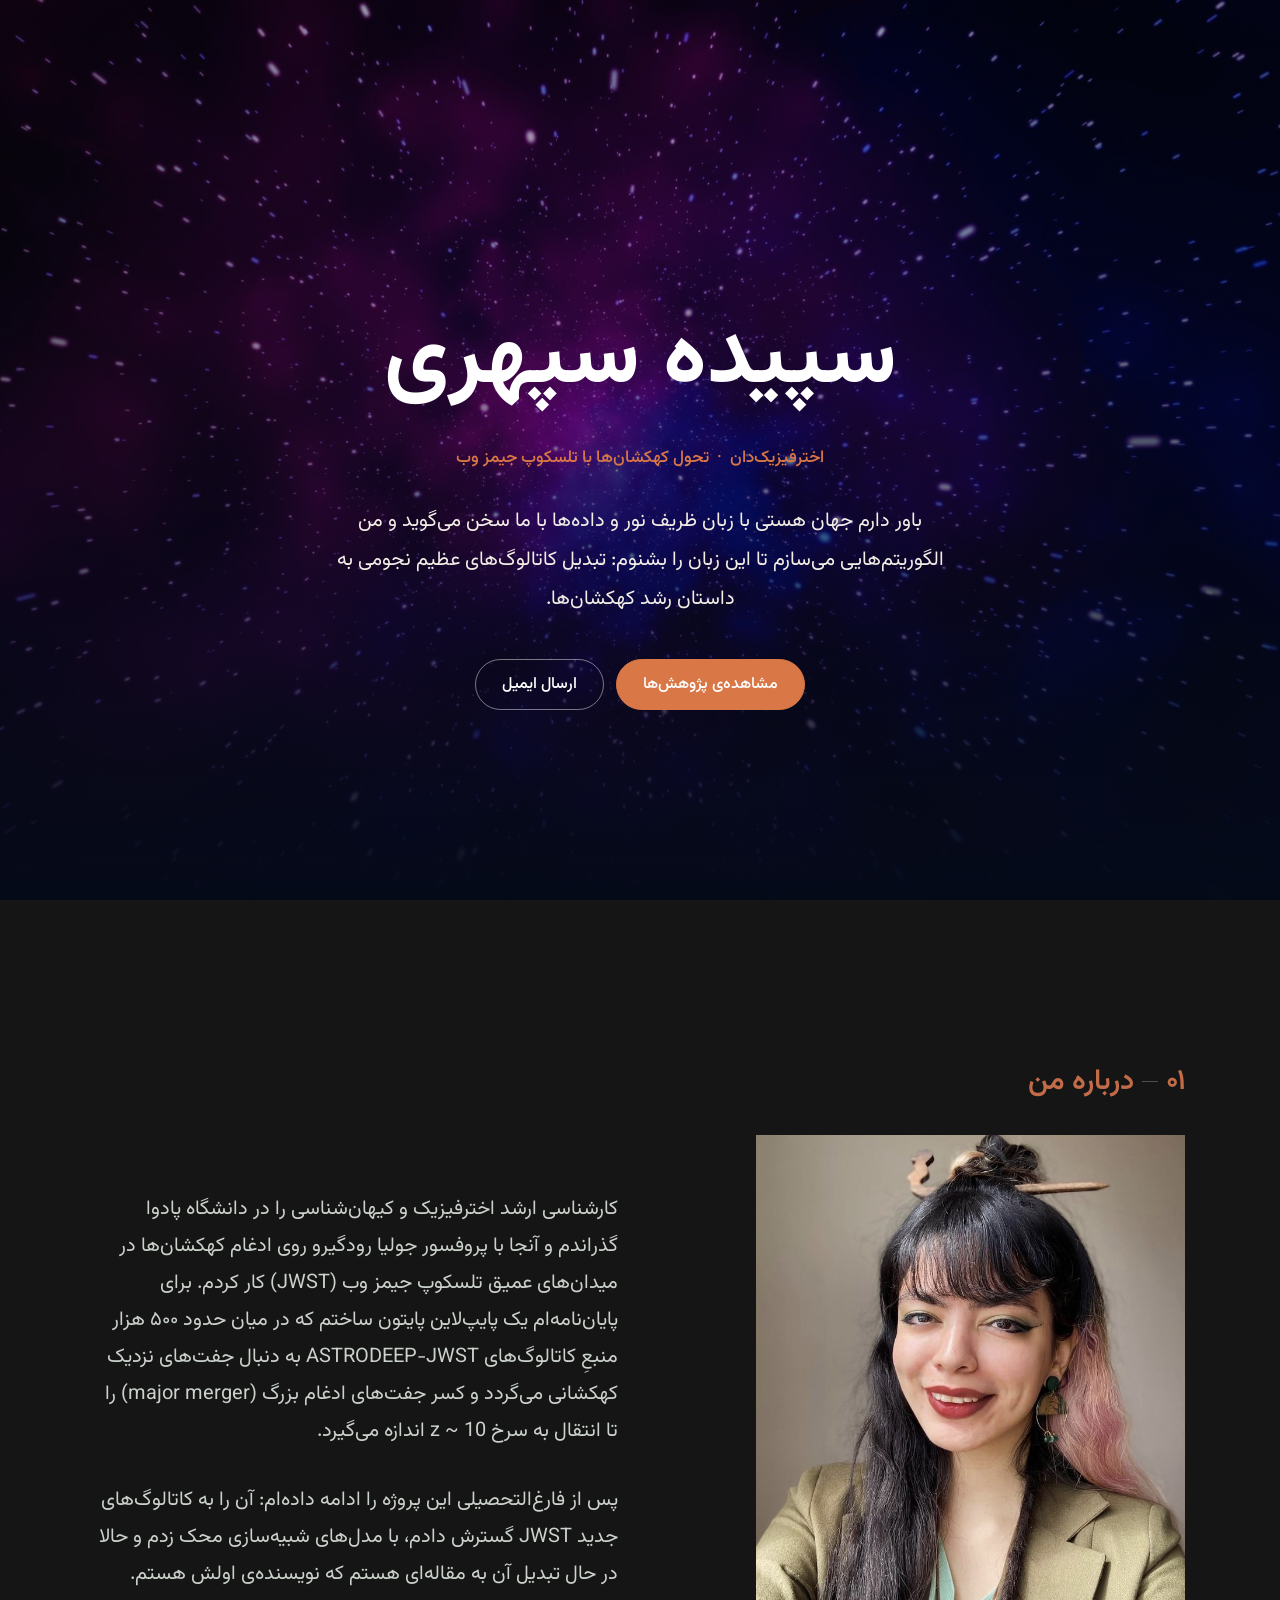
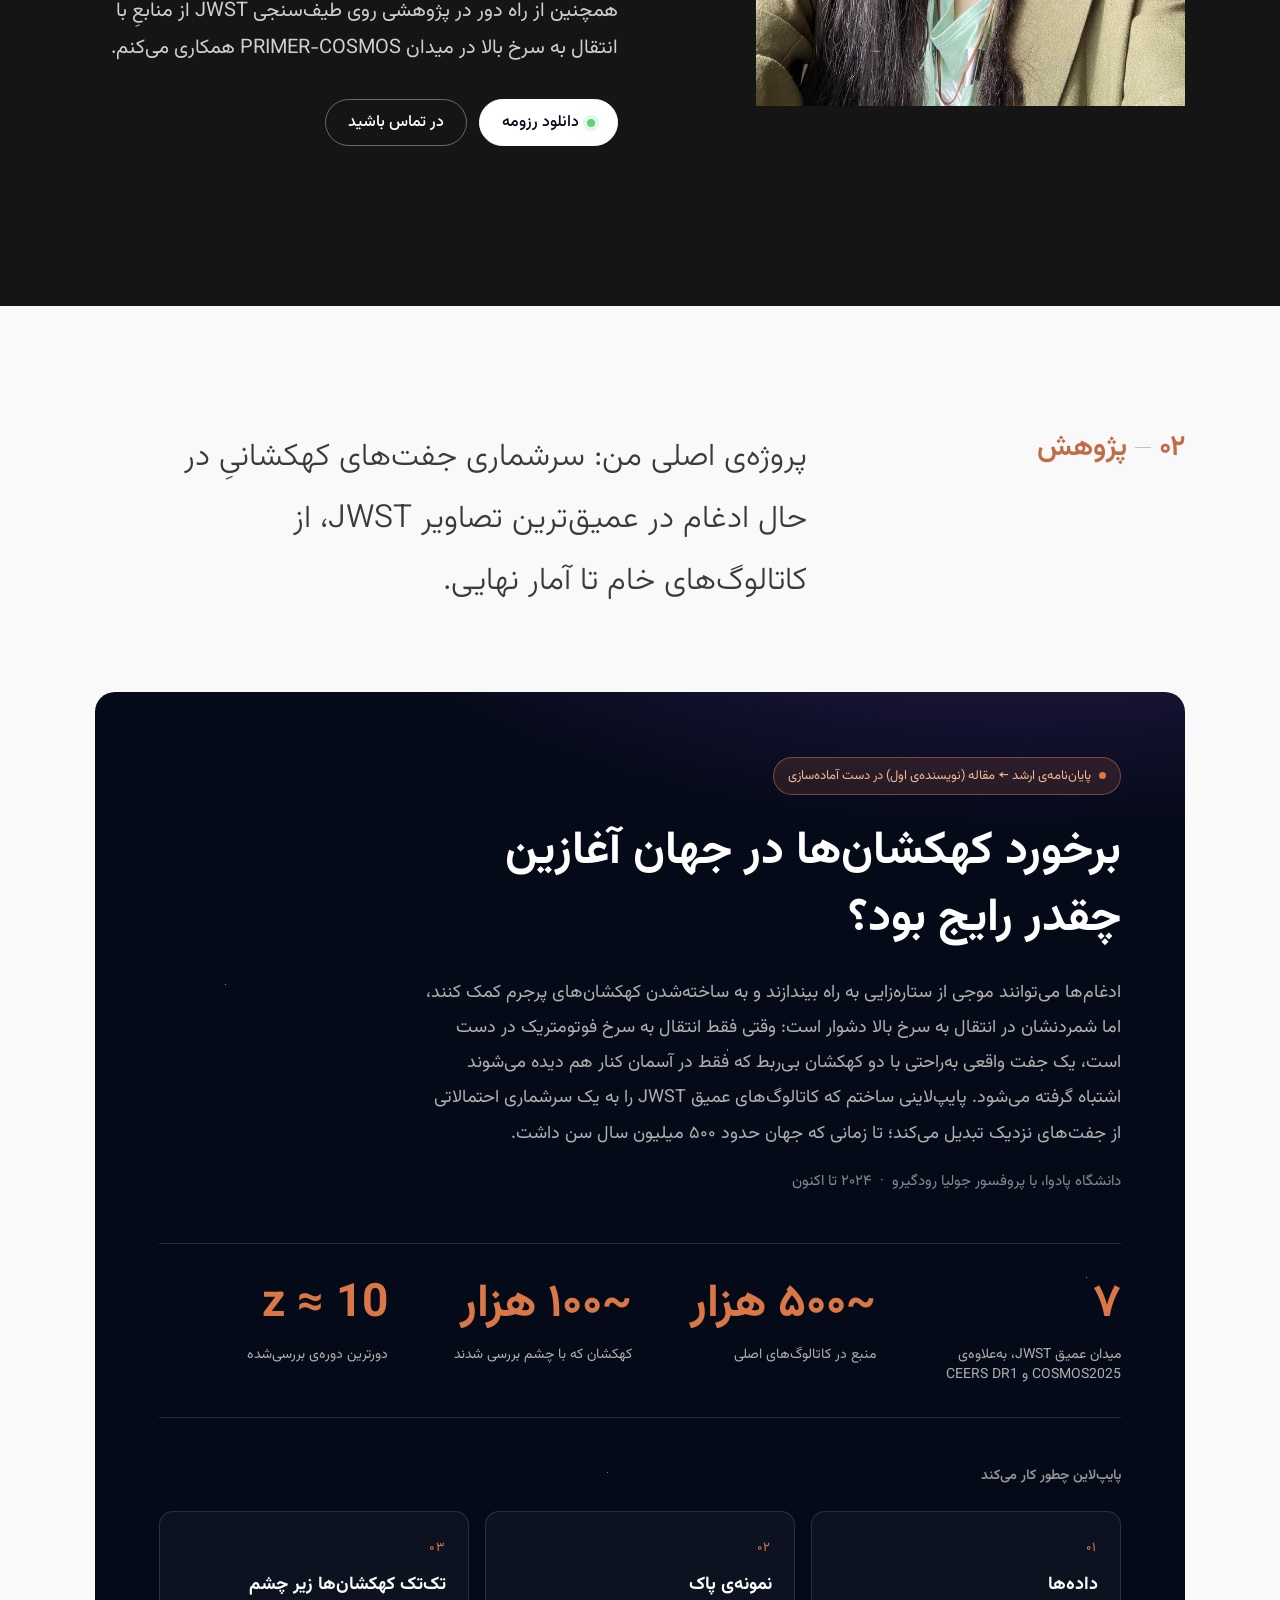
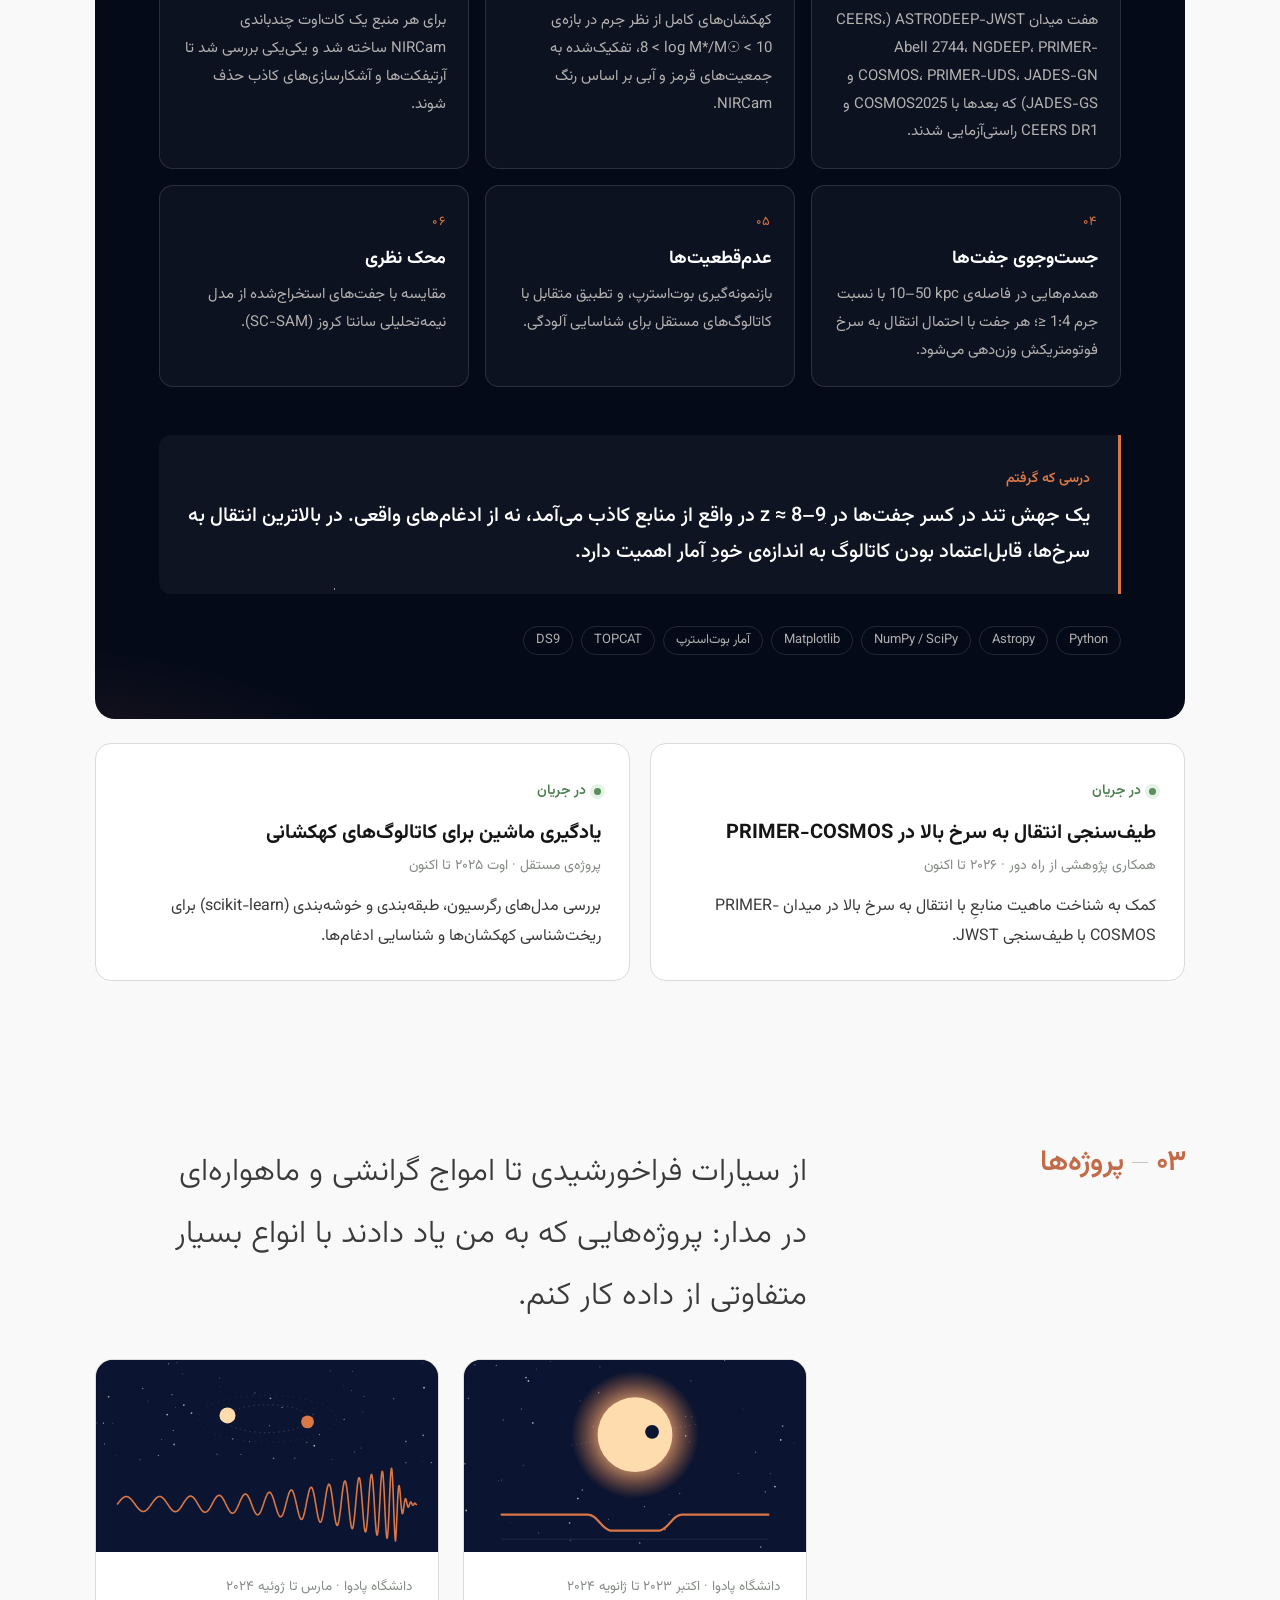
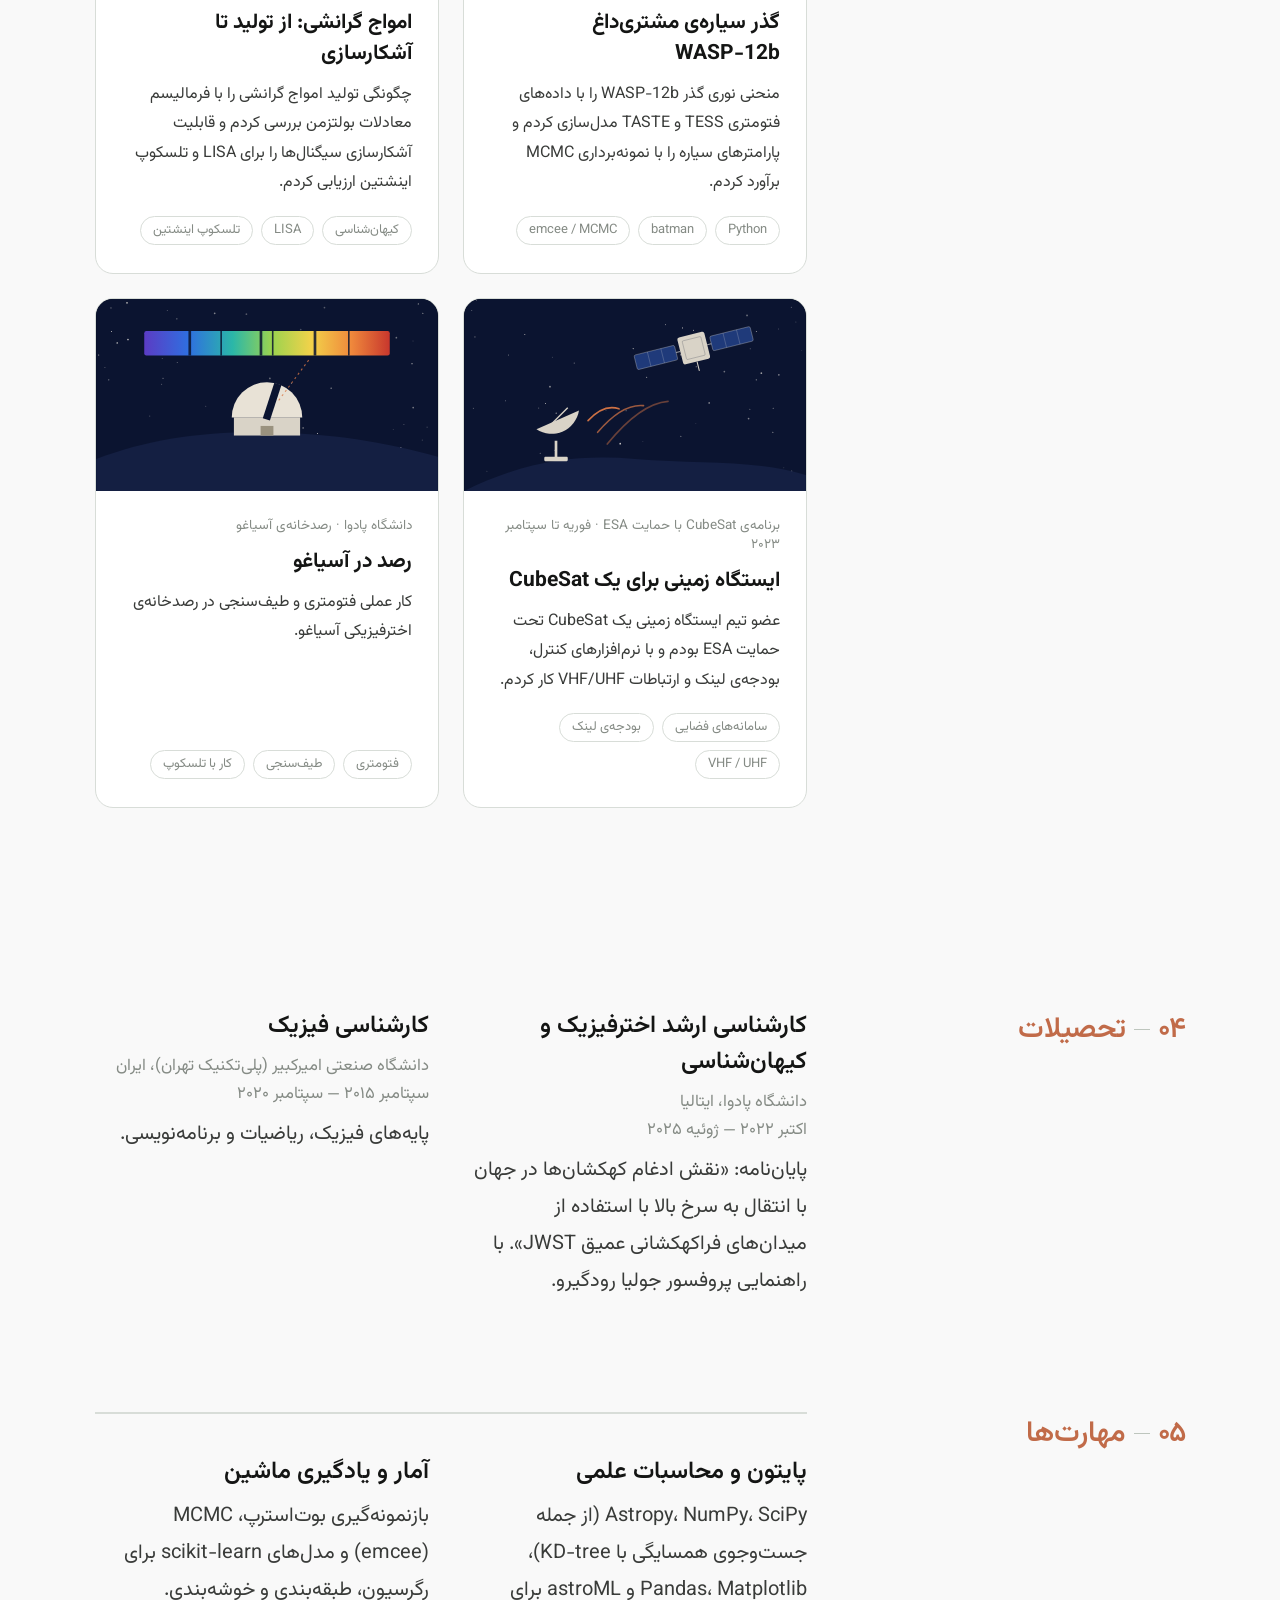
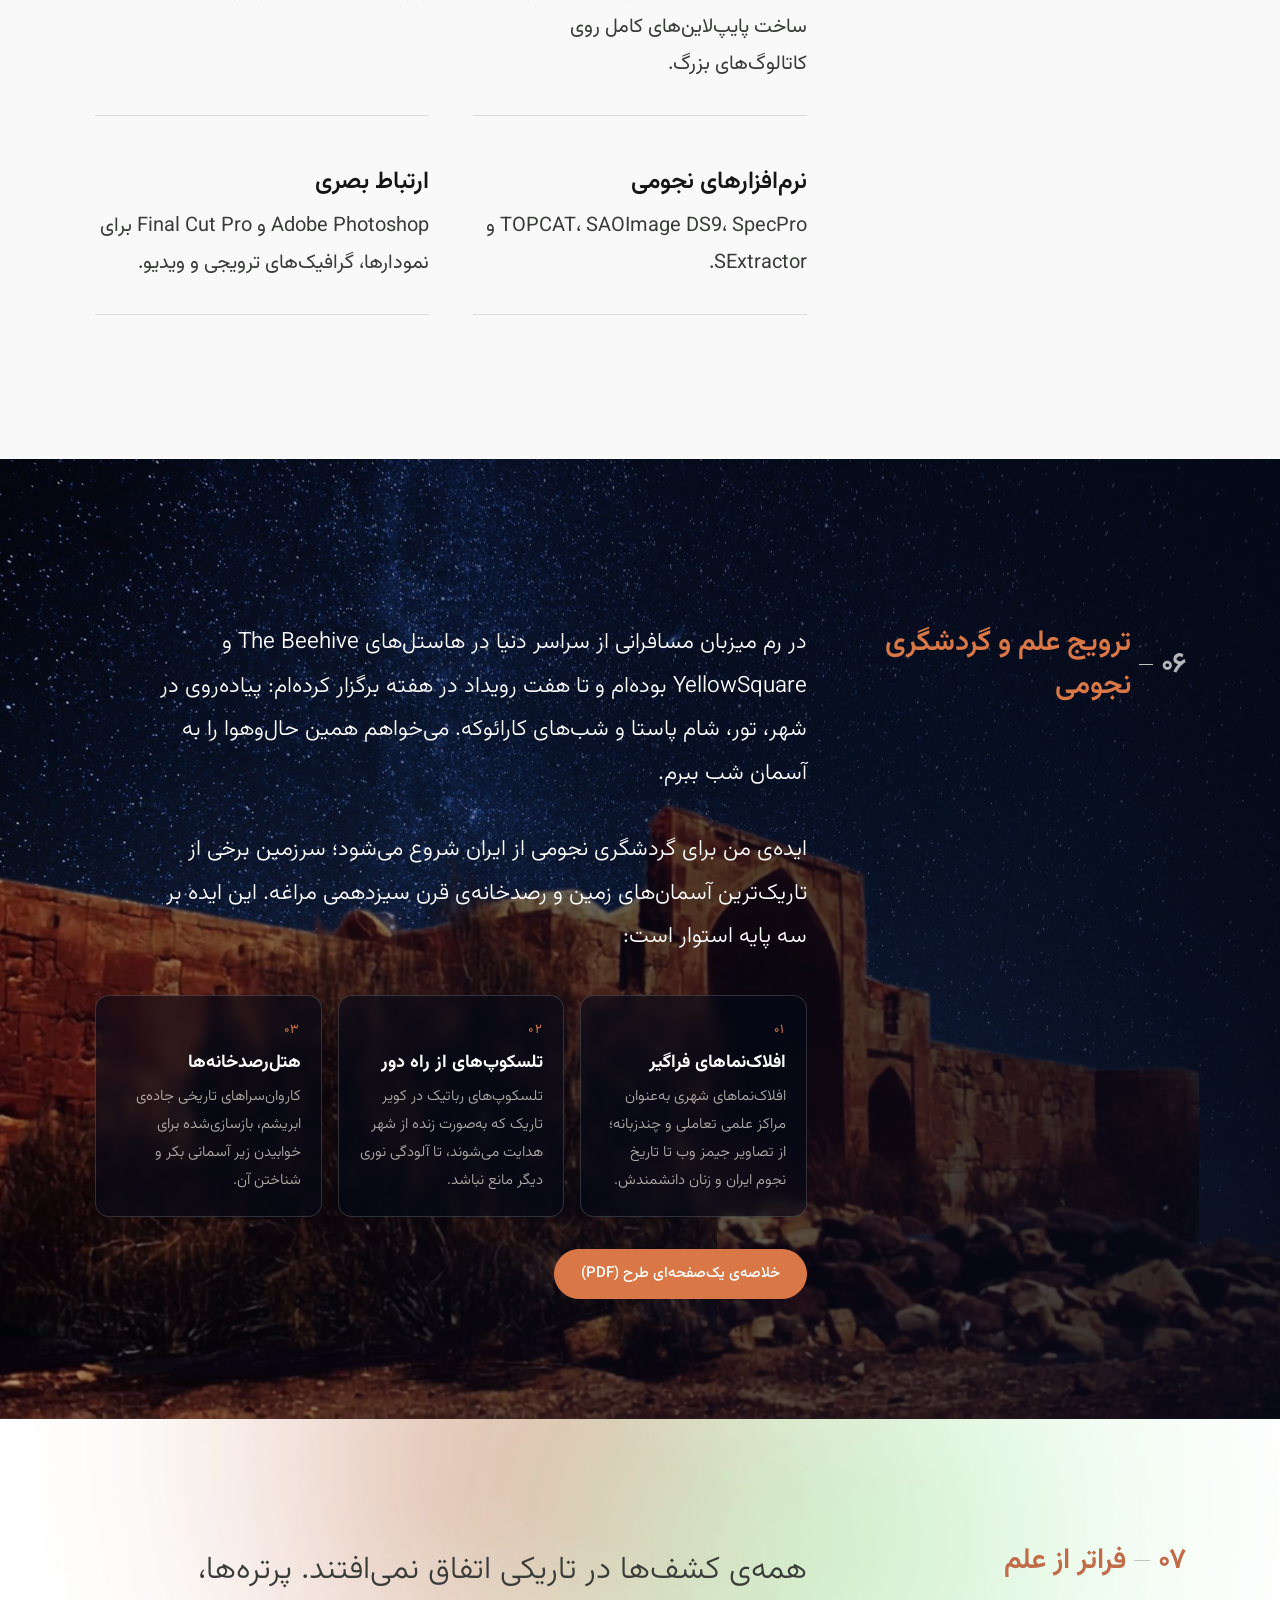
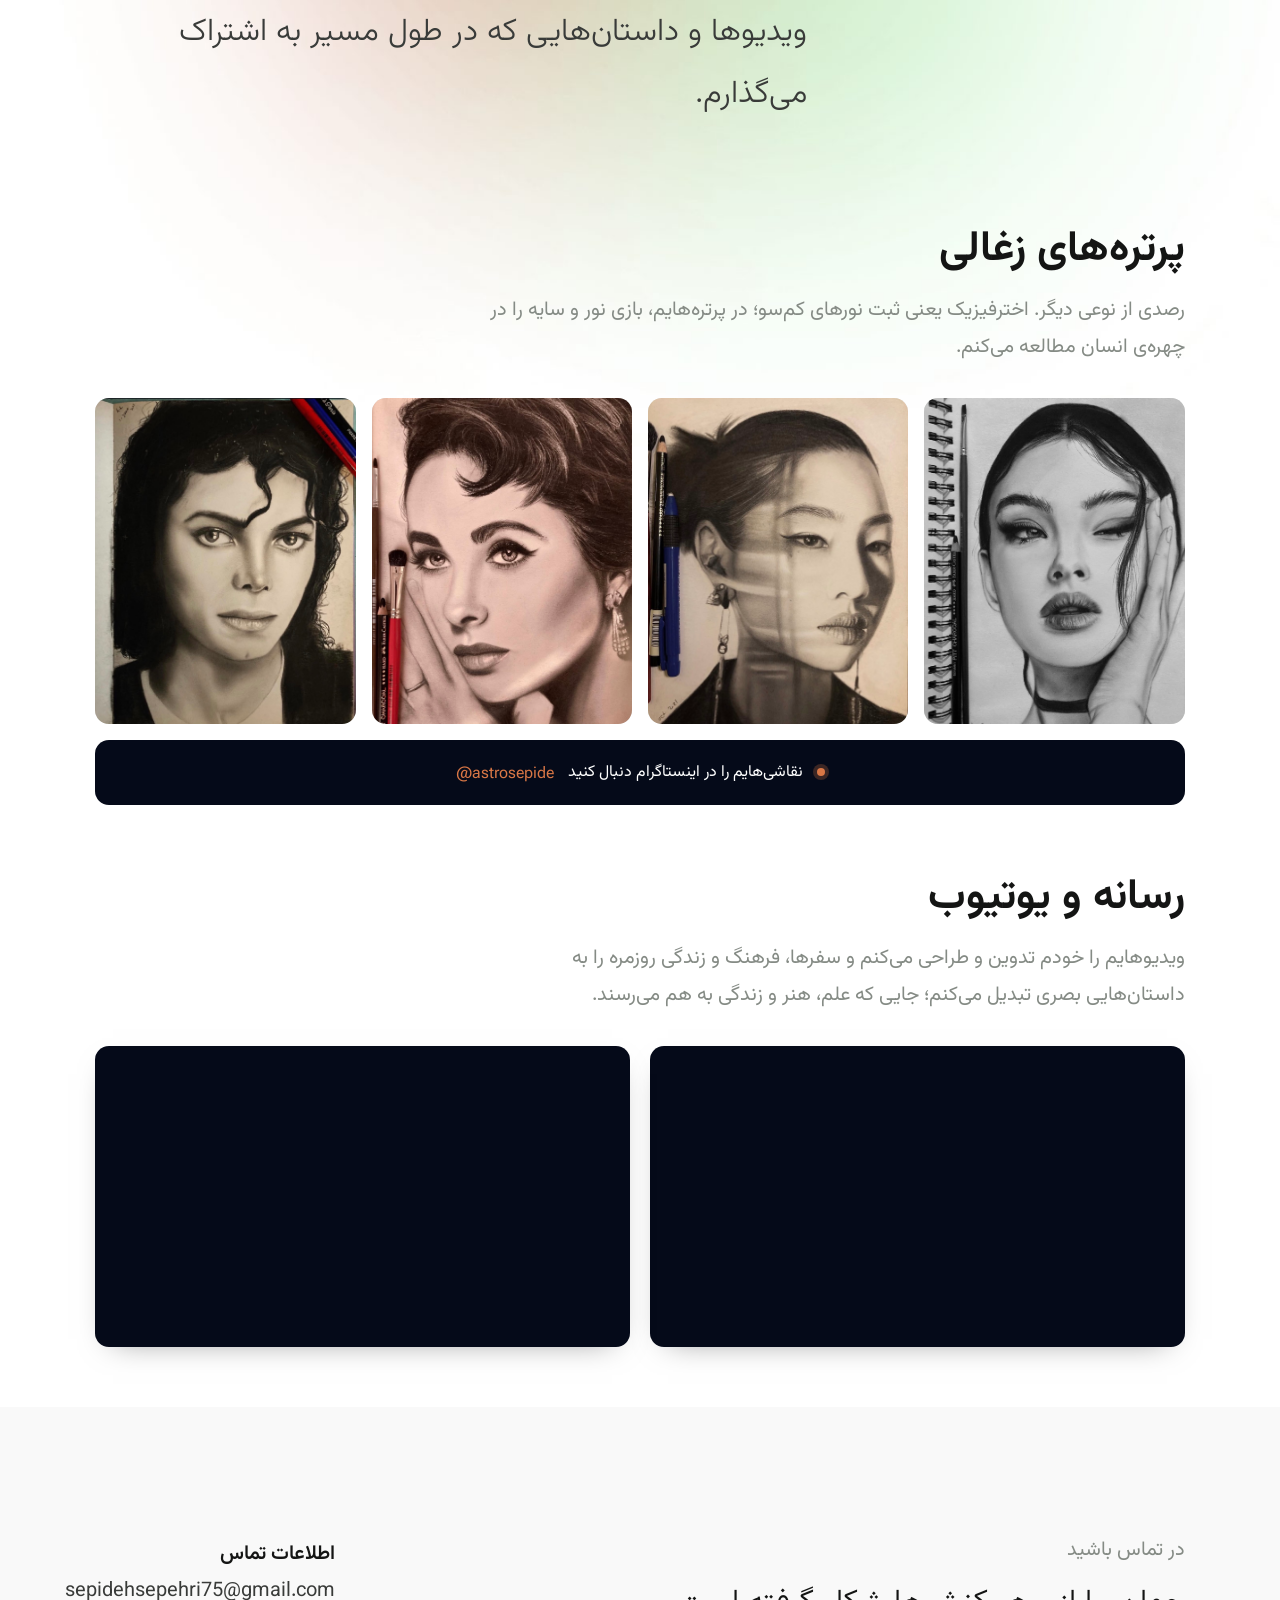
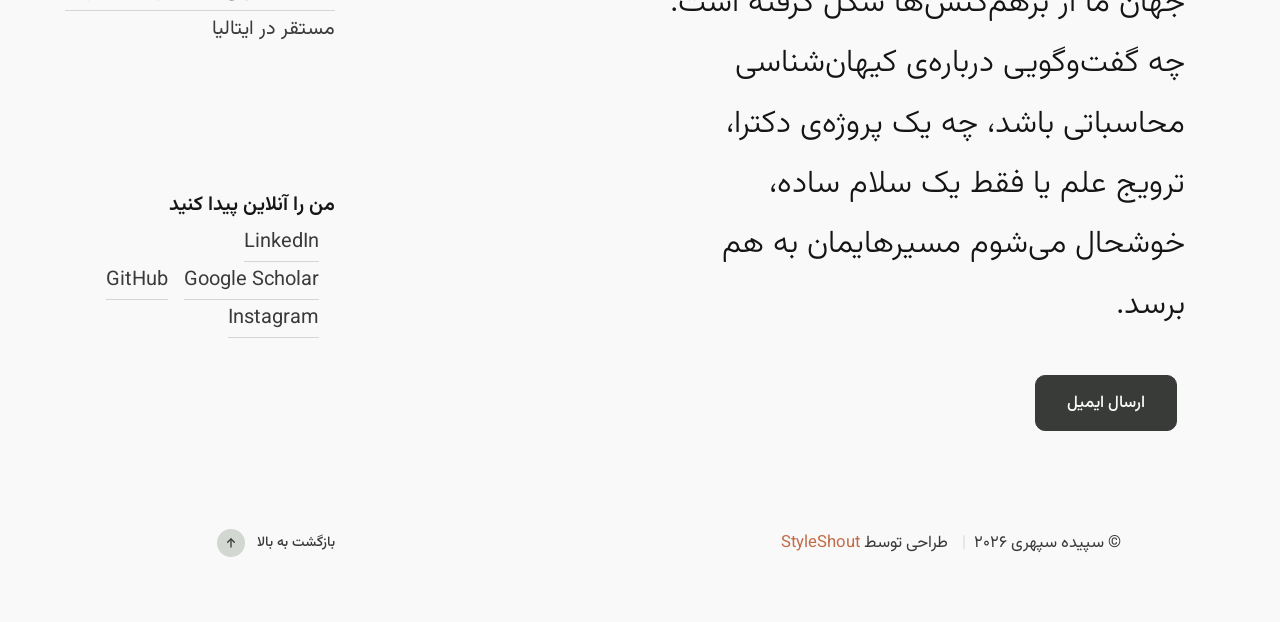
==== commit fdd4b311: "Add files via upload" ====
--- a/index-fa.html
+++ b/index-fa.html
@@ -532,16 +532,42 @@
                     </div>
                     <div class="column xl-8 md-12">
                         <p>
-                            چشم‌انداز من برای گردشگری نجومی، نجوم رصدی را با تجربه‌ی عملی‌ام در صنعت مهمان‌نوازی رم پیوند
-                            می‌دهد؛ جایی که پذیرایی از مسافرانی از فرهنگ‌های گوناگون، قدرت پیوندهای انسانی را به من نشان
-                            داد. می‌خواهم این پیوند را به آسمان شب گسترش دهم.
+                            در رم میزبان مسافرانی از سراسر دنیا در هاستل‌های The Beehive و YellowSquare بوده‌ام و تا هفت
+                            رویداد در هفته برگزار کرده‌ام: پیاده‌روی در شهر، تور، شام پاستا و شب‌های کارائوکه. می‌خواهم
+                            همین حال‌وهوا را به آسمان شب ببرم.
                         </p>
                         <p>
-                            با تکیه بر طرحی که برای احیای زیرساخت‌های نجومی نوشته‌ام، هدفم این است که کاروان‌سراهای تاریخی
-                            جاده‌ی ابریشم را به «هتل‌رصدخانه» تبدیل کنم: کمپ‌های آسمان تاریک در مکان‌های بکری مثل کویر لوت که
-                            میراث رصدخانه‌های کهنی چون رصدخانه‌ی مراغه را گرامی می‌دارند و ترویج علم را به سفری
-                            فراموش‌نشدنی تبدیل می‌کنند.
+                            ایده‌ی من برای گردشگری نجومی از ایران شروع می‌شود؛ سرزمین برخی از تاریک‌ترین آسمان‌های زمین و
+                            رصدخانه‌ی قرن سیزدهمی مراغه. این ایده بر سه پایه استوار است:
                         </p>
+
+                        <ol class="outreach-ideas">
+                            <li>
+                                <h3>افلاک‌نماهای فراگیر</h3>
+                                <p>افلاک‌نماهای شهری به‌عنوان مراکز علمی تعاملی و چندزبانه؛ از تصاویر جیمز وب تا تاریخ نجوم ایران و زنان دانشمندش.</p>
+                            </li>
+                            <li>
+                                <h3>تلسکوپ‌های از راه دور</h3>
+                                <p>تلسکوپ‌های رباتیک در کویر تاریک که به‌صورت زنده از شهر هدایت می‌شوند، تا آلودگی نوری دیگر مانع نباشد.</p>
+                            </li>
+                            <li>
+                                <h3>هتل‌رصدخانه‌ها</h3>
+                                <p>کاروان‌سراهای تاریخی جاده‌ی ابریشم، بازسازی‌شده برای خوابیدن زیر آسمانی بکر و شناختن آن.</p>
+                            </li>
+                        </ol>
+
+                        <a class="hero-btn hero-btn--primary outreach-btn" href="files/astro-tourism-concept-fa.pdf" target="_blank" rel="noopener">خلاصه‌ی یک‌صفحه‌ای طرح (PDF)</a>
+
+                        <!-- اولین رویداد: بعد از اولین شب نجوم، علامت‌های کامنت را بردار و این را پر کن.
+                        <div class="outreach-event">
+                            <img src="images/outreach/astronomy-night.jpg" alt="شب نجوم با مهمان‌های هاستل" loading="lazy">
+                            <div>
+                                <span class="eyebrow">آخرین رویداد</span>
+                                <h3>شب نجوم در YellowSquare</h3>
+                                <p>دسامبر ۲۰۲۶ · گپی کوتاه درباره‌ی آنچه جیمز وب می‌بیند، و بعد تلسکوپ روی تراس.</p>
+                            </div>
+                        </div>
+                        -->
                     </div>
                 </div>
             </div>
--- a/css/custom.css
+++ b/css/custom.css
@@ -915,3 +915,103 @@
         display: inline-block;
     }
 }
+
+/* ---------------------------------------------------------------------
+ * outreach: three ideas, PDF button, (later) first event
+ * --------------------------------------------------------------------- */
+#outreach .outreach-ideas {
+    list-style           : none;
+    margin               : 3.6rem 0 3.2rem;
+    padding              : 0;
+    display              : grid;
+    grid-template-columns: repeat(3, minmax(0, 1fr));
+    gap                  : 1.6rem;
+    counter-reset        : idea;
+}
+
+#outreach .outreach-ideas li {
+    counter-increment: idea;
+    margin           : 0;
+    padding          : 2.2rem 2rem 2.2rem;
+    border-radius    : 14px;
+    border           : 1px solid rgba(255, 255, 255, .16);
+    background-color : rgba(5, 10, 25, .55);
+    -webkit-backdrop-filter: blur(6px);
+    backdrop-filter  : blur(6px);
+}
+
+#outreach .outreach-ideas li::before {
+    content       : counter(idea, decimal-leading-zero);
+    display       : block;
+    font-family   : var(--font-3);
+    font-size     : 1.3rem;
+    letter-spacing: 0.12em;
+    color         : var(--accent);
+    margin-bottom : 1rem;
+}
+
+#outreach .outreach-ideas h3 {
+    font-family: var(--font-1);
+    font-size  : 1.8rem;
+    font-weight: 600;
+    line-height: 1.3;
+    color      : #fff;
+    margin     : 0 0 0.8rem;
+}
+
+#outreach .outreach-ideas p {
+    font-size  : 1.5rem;
+    line-height: 1.6;
+    color      : var(--star-dim);
+    margin     : 0;
+}
+
+#outreach .outreach-btn {
+    font-size: 1.5rem;
+}
+
+#outreach .outreach-event {
+    display              : grid;
+    grid-template-columns: 16rem 1fr;
+    gap                  : 2rem;
+    align-items          : center;
+    margin-top           : 3.2rem;
+    padding              : 1.6rem;
+    border-radius        : 14px;
+    background-color     : rgba(5, 10, 25, .6);
+    border               : 1px solid rgba(255, 255, 255, .16);
+}
+
+#outreach .outreach-event img {
+    width        : 100%;
+    aspect-ratio : 4 / 3;
+    object-fit   : cover;
+    border-radius: 10px;
+    margin       : 0;
+}
+
+#outreach .outreach-event h3 {
+    font-family: var(--font-1);
+    font-size  : 1.9rem;
+    font-weight: 600;
+    color      : #fff;
+    margin     : 0 0 0.6rem;
+}
+
+#outreach .outreach-event p {
+    font-size: 1.5rem;
+    margin   : 0;
+    color    : var(--star-dim);
+}
+
+@media screen and (max-width: 1000px) {
+    #outreach .outreach-ideas {
+        grid-template-columns: 1fr;
+    }
+}
+
+@media screen and (max-width: 600px) {
+    #outreach .outreach-event {
+        grid-template-columns: 1fr;
+    }
+}
--- a/css/custom-fa.css
+++ b/css/custom-fa.css
@@ -196,3 +196,17 @@
 html[lang="fa"] .pipeline li::before {
     content: "۰" counter(step, persian);
 }
+
+/* outreach ideas: Persian step numbers and weights */
+html[lang="fa"] #outreach .outreach-ideas li::before {
+    content: "۰" counter(idea, persian);
+}
+
+html[lang="fa"] #outreach .outreach-ideas h3,
+html[lang="fa"] #outreach .outreach-event h3 {
+    font-weight: 700;
+}
+
+html[lang="fa"] #outreach .outreach-ideas p {
+    line-height: 1.85;
+}
